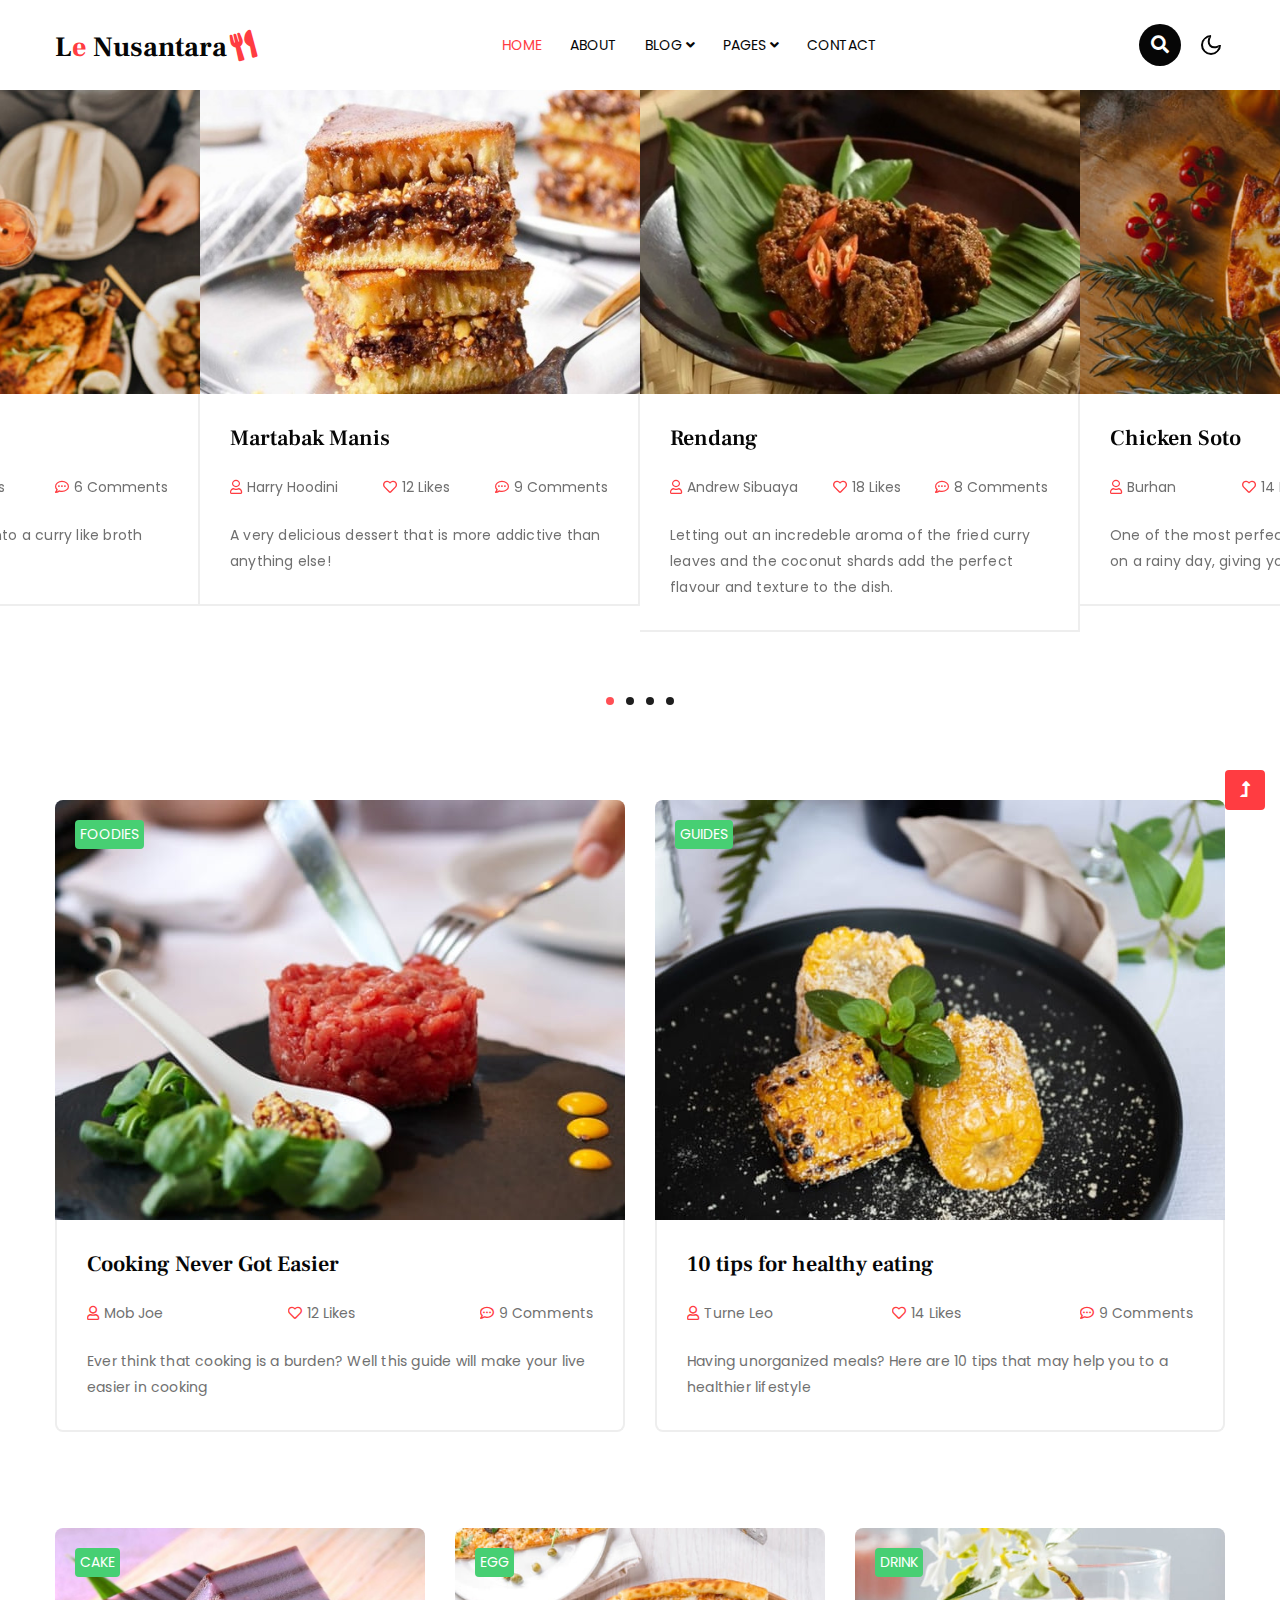
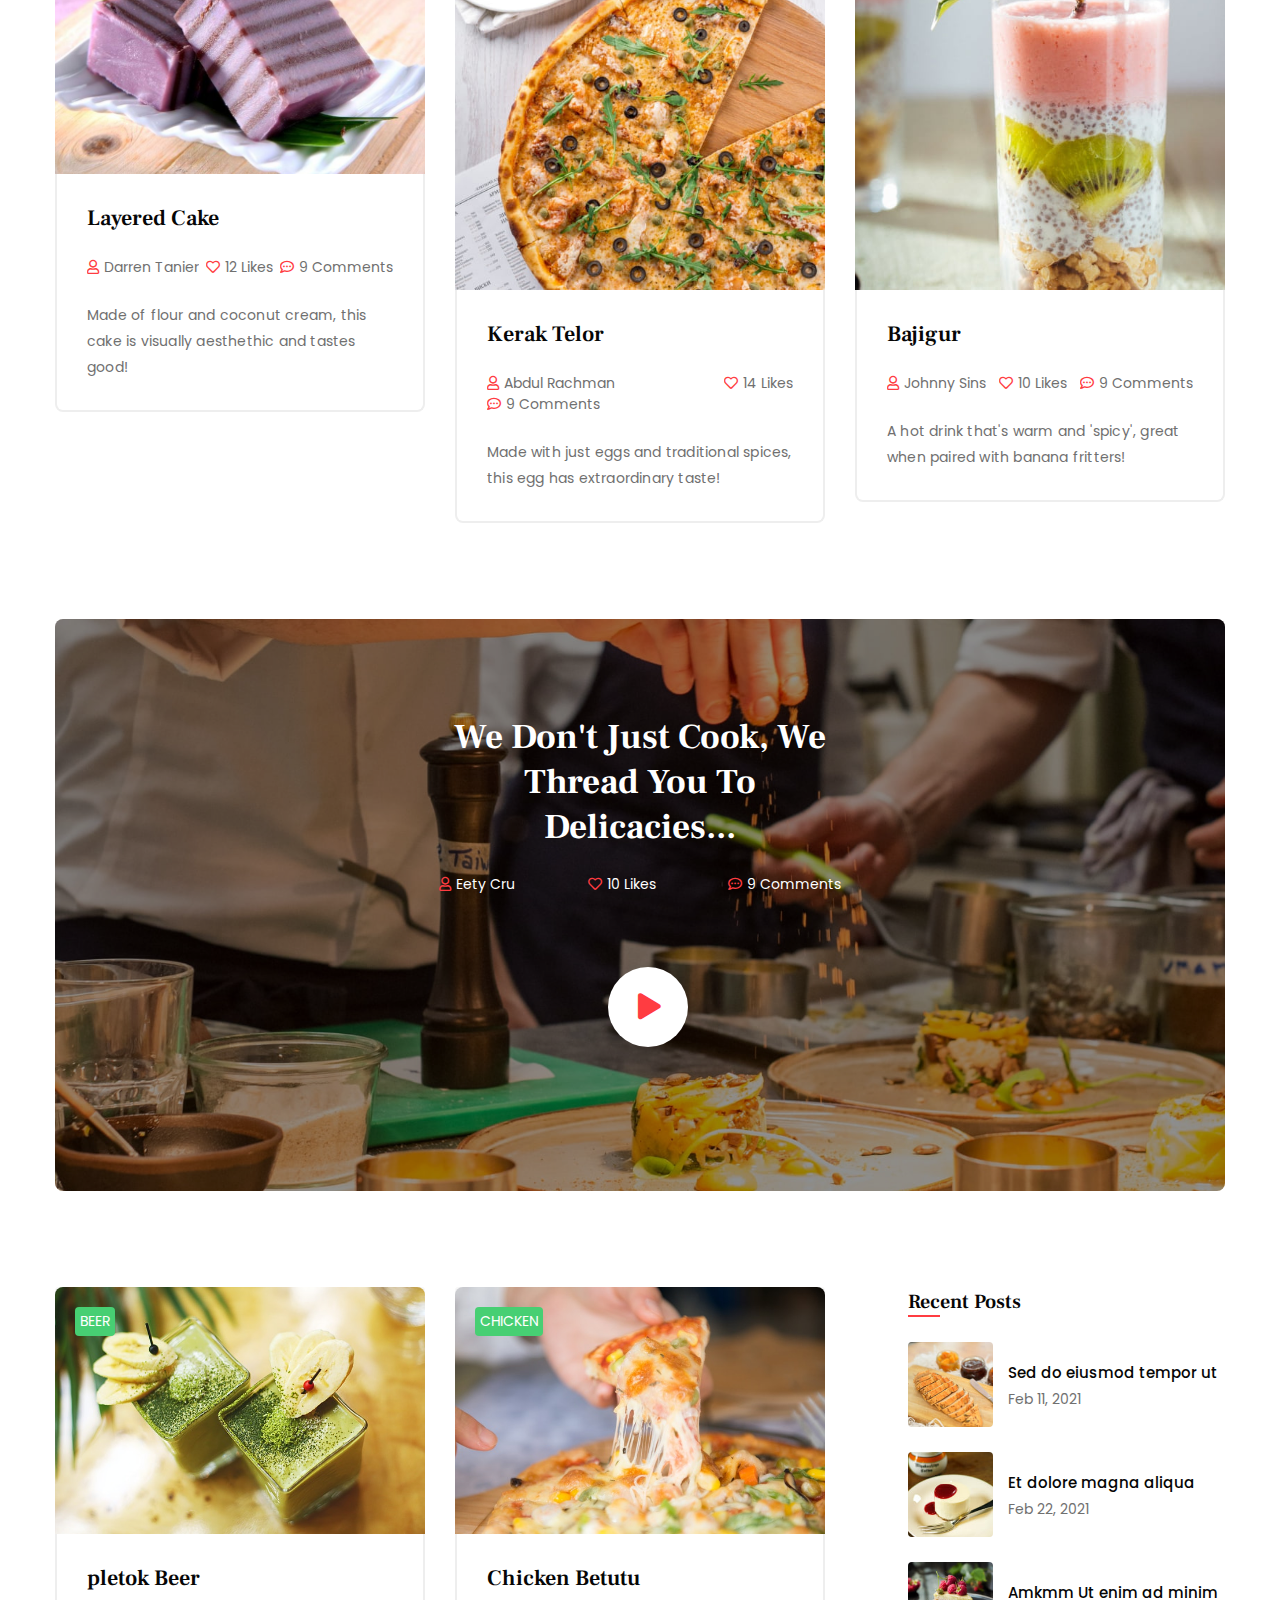
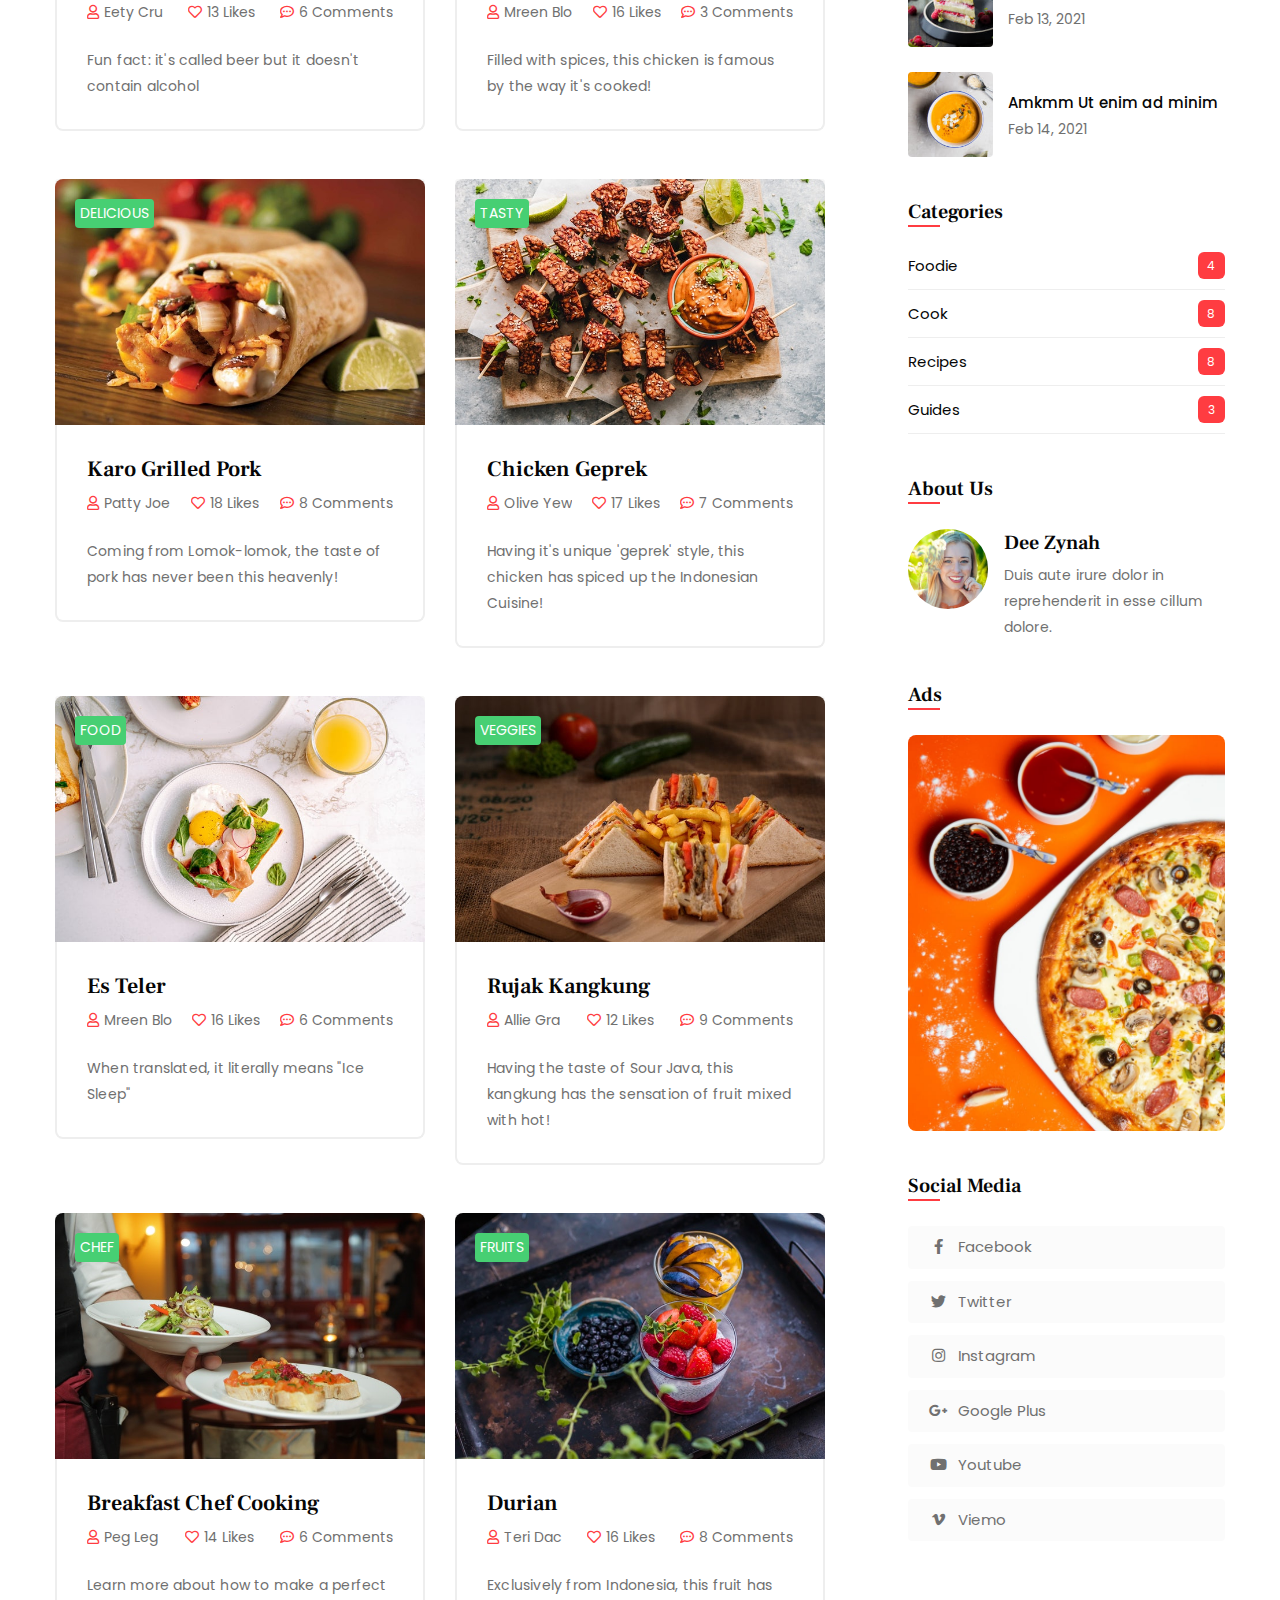
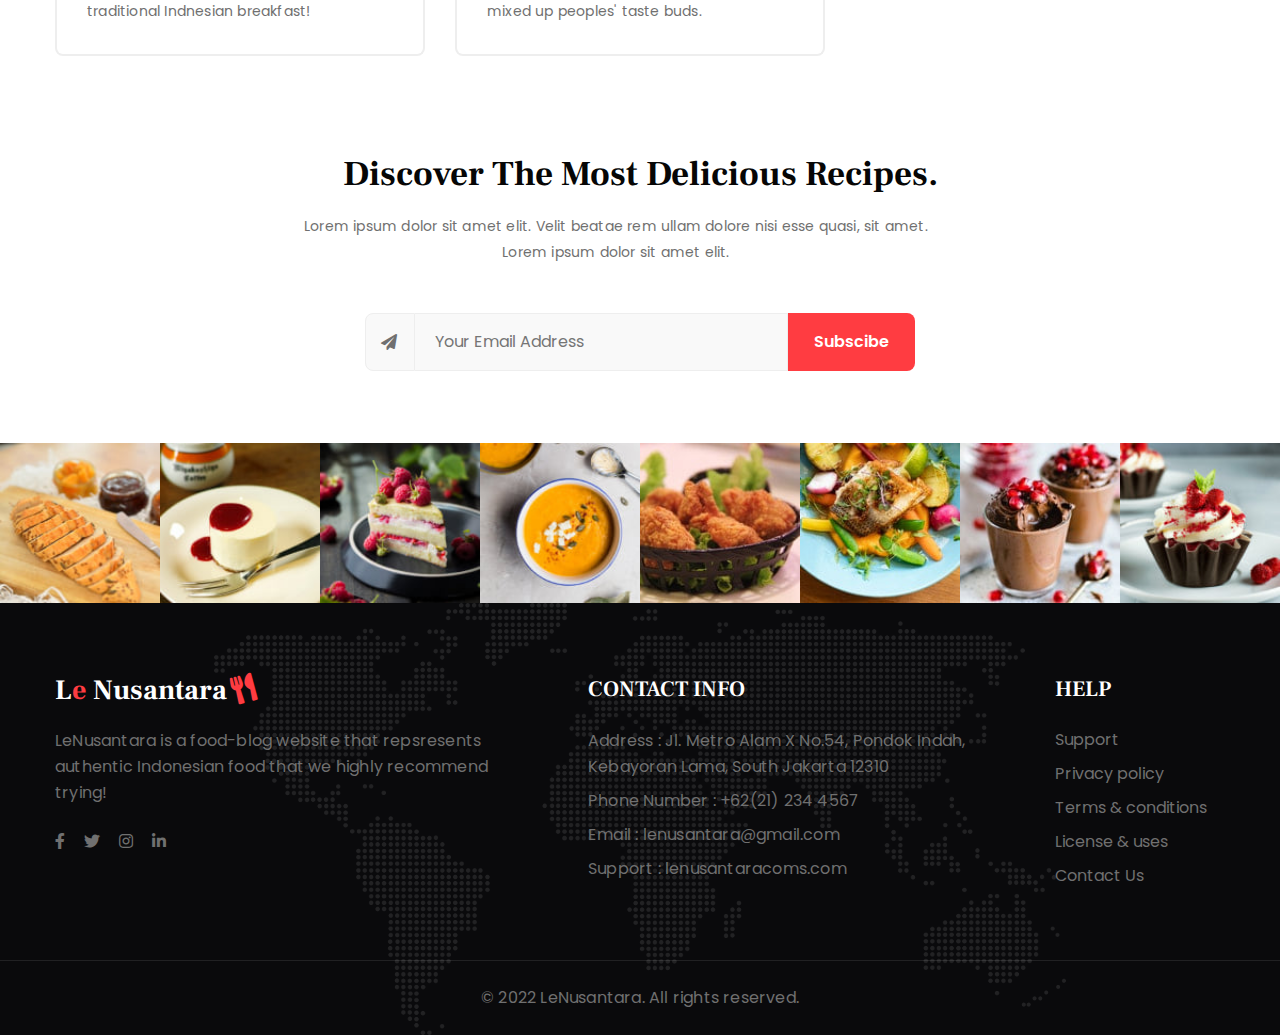
==== index.html @ 6e94f345 "Add files via upload" ====
<!doctype html>
<html lang="en">

<head>
    <!-- Required meta tags -->
    <meta charset="utf-8">
    <meta name="viewport" content="width=device-width, initial-scale=1, shrink-to-fit=no">
    <title>LeNusantara - Home  </title>
    <!-- google-fonts -->
    <link href="//fonts.googleapis.com/css2?family=Frank+Ruhl+Libre:wght@300;400;500;700;900&display=swap"
        rel="stylesheet">
    <link
        href="//fonts.googleapis.com/css2?family=Poppins:ital,wght@0,100;0,200;0,300;0,400;0,500;0,600;0,700;0,800;0,900;1,100;1,200;1,300;1,400;1,500;1,600;1,700;1,800;1,900&display=swap"
        rel="stylesheet">
    <!-- //google-fonts -->
    <!-- Template CSS Style link -->
    <link rel="stylesheet" href="assets/css/style-liberty.css">
</head>

<body>
    <!--header-->
    <header id="site-header" class="fixed-top">
        <div class="container">
            <nav class="navbar navbar-expand-lg stroke">
                <h1>
                    <a class="navbar-brand" href="index.html">
                        L<span>e</span> Nusantara<i class="fas fa-utensils"></i>
                    </a>
                </h1>
                <!-- if logo is image enable this   
    <a class="navbar-brand" href="#index.html">
        <img src="image-path" alt="Your logo" title="Your logo" style="height:35px;" />
    </a> -->
                <button class="navbar-toggler  collapsed bg-gradient" type="button" data-toggle="collapse"
                    data-target="#navbarTogglerDemo02" aria-controls="navbarTogglerDemo02" aria-expanded="false"
                    aria-label="Toggle navigation">
                    <span class="navbar-toggler-icon fa icon-expand fa-bars"></span>
                    <span class="navbar-toggler-icon fa icon-close fa-times"></span>
                </button>

                <div class="collapse navbar-collapse" id="navbarTogglerDemo02">
                    <ul class="navbar-nav mx-lg-auto">
                        <li class="nav-item active">
                            <a class="nav-link" href="index.html">Home <span class="sr-only">(current)</span></a>
                        </li>
                        <li class="nav-item">
                            <a class="nav-link" href="about.html">About</a>
                        </li>
                        <li class="nav-item">
                            <a class="nav-link dropdown-toggle d-lg-flex align-items-center" href="#"
                                id="navbarDropdown" role="button" data-toggle="dropdown" aria-haspopup="true"
                                aria-expanded="false">
                                Blog <span class="fas fa-angle-down ml-lg-1"></span>
                            </a>
                            <div class="dropdown-menu dropdown-menu-2" aria-labelledby="navbarDropdown">
                                <a class="dropdown-item" href="blog.html">Grid classic with right sidebar</a>
                                <a class="dropdown-item" href="blog2.html">Grid classic with left sidebar</a>
                                <a class="dropdown-item" href="blog3.html">Standard list with right sidebar</a>
                                <a class="dropdown-item" href="blog4.html">Standard list with left sidebar</a>
                                <a class="dropdown-item" href="blog5.html">Grid classic</a>
                                <a class="dropdown-item" href="blog-single.html">Standard post with right sidebar</a>
                                <a class="dropdown-item" href="blog-single2.html">Standard post with left sidebar</a>
                                <a class="dropdown-item" href="blog-single3.html">Standard post</a>
                            </div>
                        </li>
                        <li class="nav-item">
                            <a class="nav-link dropdown-toggle d-lg-flex align-items-center" href="#"
                                id="navbarDropdown" role="button" data-toggle="dropdown" aria-haspopup="true"
                                aria-expanded="false">
                                Pages <span class="fas fa-angle-down ml-lg-1"></span>
                            </a>
                            <div class="dropdown-menu" aria-labelledby="navbarDropdown">
                                <a class="dropdown-item" href="menu.html">Menu</a>
                                <a class="dropdown-item" href="error.html">404 Page</a>
                                <a class="dropdown-item" href="shortcodes.html">Shortcodes</a>
                            </div>
                        </li>
                        <li class="nav-item">
                            <a class="nav-link" href="contact.html">Contact</a>
                        </li>
                    </ul>
                </div>
                <!-- search button -->
                <div class="search-right ml-lg-3">
                    <div class="search-container">
                        <form action="/search" method="get">
                            <input class="search expandright" id="searchright" type="search" name="q"
                                placeholder="Search">
                            <label class="button searchbutton" for="searchright"><i class="fas fa-search"></i></label>
                        </form>
                    </div>
                </div>
                <!-- //search button -->
                <!-- toggle switch for light and dark theme -->
                <div class="cont-ser-position">
                    <nav class="navigation">
                        <div class="theme-switch-wrapper">
                            <label class="theme-switch" for="checkbox">
                                <input type="checkbox" id="checkbox">
                                <div class="mode-container">
                                    <i class="gg-sun"></i>
                                    <i class="gg-moon"></i>
                                </div>
                            </label>
                        </div>
                    </nav>
                </div>
                <!-- //toggle switch for light and dark theme -->
            </nav>
        </div>
    </header>
    <!--//header-->

    <!-- banner blog section -->
    <section class="w3l-banner-blog py-5">
        <div class="w3l-main-blog py-4">
            <div class="owl-blog owl-carousel owl-theme">
                <div class="item">
                    <div class="news-img position-relative">
                        <a href="blog-single.html"><img src="assets/images/banner-blog1.jpg" class="img-fluid img-responsive"
                                alt="news image"></a>
                        <div class="title-wrap">
                            <h4 class="title"><a href="blog-single.html">Martabak Manis</a></h4>
                            <ul class="admin-list mt-2 mb-4">
                                <li><a href="blog-single.html"><i class="far fa-user"></i>Harry Hoodini
                                    </a></li>
                                <li><a href="blog-single.html"><i class="far fa-heart"></i>12 Likes</a></li>
                                <li><a href="blog-single.html"><i class="far fa-comment-dots"></i>9 Comments</a>
                                </li>
                            </ul>
                            <p>A very delicious dessert that is more addictive than anything else!</p>
                        </div>
                    </div>
                </div>
                <div class="item">
                    <div class="news-img">
                        <a href="blog-single.html"><img src="assets/images/banner-blog2.jpg" class="img-fluid img-responsive"
                                alt="news image"></a>
                        <div class="title-wrap">
                            <h4 class="title"><a href="blog-single.html">Rendang</a></h4>
                            <ul class="admin-list mt-2 mb-4">
                                <li><a href="blog-single.html"><i class="far fa-user"></i>Andrew Sibuaya
                                    </a></li>
                                <li><a href="blog-single.html"><i class="far fa-heart"></i>18 Likes</a></li>
                                <li><a href="blog-single.html"><i class="far fa-comment-dots"></i>8 Comments</a>
                                </li>
                            </ul>
                            <p>Letting out an incredeble aroma of the fried curry leaves and the coconut shards 
                                add the perfect flavour and texture to the dish.</p>
                        </div>
                    </div>
                </div>
                <div class="item">
                    <div class="news-img">
                        <a href="blog-single.html"><img src="assets/images/banner-blog3.jpg" class="img-fluid img-responsive"
                                alt="news image"></a>
                        <div class="title-wrap">
                            <h4 class="title"><a href="blog-single.html">Chicken Soto</a></h4>
                            <ul class="admin-list mt-2 mb-4">
                                <li><a href="blog-single.html"><i class="far fa-user"></i>Burhan
                                    </a></li>
                                <li><a href="blog-single.html"><i class="far fa-heart"></i>14 Likes</a></li>
                                <li><a href="blog-single.html"><i class="far fa-comment-dots"></i>5 Comments</a>
                                </li>
                            </ul>
                            <p>One of the most perfect meals that you can have on a rainy day, giving you warmth and taste.</p>
                        </div>
                    </div>
                </div>
                <div class="item">
                    <div class="news-img">
                        <a href="blog-single.html"><img src="assets/images/banner-blog6.jpg" class="img-fluid img-responsive"
                                alt="news image"></a>
                        <div class="title-wrap">
                            <h4 class="title"><a href="blog-single.html">Satay</a></h4>
                            <ul class="admin-list mt-2 mb-4">
                                <li><a href="blog-single.html"><i class="far fa-user"></i>Alexandro
                                    </a></li>
                                <li><a href="blog-single.html"><i class="far fa-heart"></i>13 Likes</a></li>
                                <li><a href="blog-single.html"><i class="far fa-comment-dots"></i>6 Comments</a>
                                </li>
                            </ul>
                            <p>Love smoky flavour? Satay would be the perfect food to eat. Grilled to perfection.</p>
                        </div>
                    </div>
                </div>
                <div class="item">
                    <div class="news-img">
                        <a href="blog-single.html"><img src="assets/images/banner-blog5.jpg" class="img-fluid img-responsive"
                                alt="news image"></a>
                        <div class="title-wrap">
                            <h4 class="title"><a href="blog-single.html">Pempek</a></h4>
                            <ul class="admin-list mt-2 mb-4">
                                <li><a href="blog-single.html"><i class="far fa-user"></i>Tri
                                    </a></li>
                                <li><a href="blog-single.html"><i class="far fa-heart"></i>14 Likes</a></li>
                                <li><a href="blog-single.html"><i class="far fa-comment-dots"></i>7 Comments</a>
                                </li>
                            </ul>
                            <p>Highly recommended meal that pretty much everyone loves. Disagree? Go ahead and try it yourself!</p>
                        </div>
                    </div>
                </div>
                <div class="item">
                    <div class="news-img">
                        <a href="blog-single.html"><img src="assets/images/banner-blog8.jpg" class="img-fluid img-responsive"
                                alt="news image"></a>
                        <div class="title-wrap">
                            <h4 class="title"><a href="blog-single.html">Klepon</a></h4>
                            <ul class="admin-list mt-2 mb-4">
                                <li><a href="blog-single.html"><i class="far fa-user"></i>Amanda Mandama
                                    </a></li>
                                <li><a href="blog-single.html"><i class="far fa-heart"></i>16 Likes</a></li>
                                <li><a href="blog-single.html"><i class="far fa-comment-dots"></i>8 Comments</a>
                                </li>
                            </ul>
                            <p>A sweet rice cake balls filled with molten palm sugar and cated in grated coconut.
                                Eating one of these won't be enough.
                            </p>
                        </div>
                    </div>
                </div>
                <div class="item">
                    <div class="news-img">
                        <a href="blog-single.html"><img src="assets/images/banner-blog4.jpg" class="img-fluid img-responsive"
                                alt="news image"></a>
                        <div class="title-wrap">
                            <h4 class="title"><a href="blog-single.html">Bika Ambon</a></h4>
                            <ul class="admin-list mt-2 mb-4">
                                <li><a href="blog-single.html"><i class="far fa-user"></i>Alonso Satero
                                    </a></li>
                                <li><a href="blog-single.html"><i class="far fa-heart"></i>14 Likes</a></li>
                                <li><a href="blog-single.html"><i class="far fa-comment-dots"></i>4 Comments</a>
                                </li>
                            </ul>
                            <p>A delicious dessert coming from Medan, taste real good!</p>
                        </div>
                    </div>
                </div>
                <div class="item">
                    <div class="news-img">
                        <a href="blog-single.html"><img src="assets/images/banner-blog7.jpg" class="img-fluid img-responsive"
                                alt="news image"></a>
                        <div class="title-wrap">
                            <h4 class="title"><a href="blog-single.html">Mi Aceh</a></h4>
                            <ul class="admin-list mt-2 mb-4">
                                <li><a href="blog-single.html"><i class="far fa-user"></i>Aiden Moltz
                                    </a></li>
                                <li><a href="blog-single.html"><i class="far fa-heart"></i>10 Likes</a></li>
                                <li><a href="blog-single.html"><i class="far fa-comment-dots"></i>6 Comments</a>
                                </li>
                            </ul>
                            <p>Delicious noodle that is put into a curry like broth with meat slices.</p>
                        </div>
                    </div>
                </div>
            </div>
        </div>
    </section>
    <!-- //banner blog section -->

    <!-- 2 col section -->
    <section class="w3l-blog-sec py-5">
        <div class="container py-md-5 py-4">
            <div class="row justify-content-center">
                <div class="col-md-6">
                    <div class="blog-info">
                        <div class="position-relative">
                            <a href="blog-single.html">
                                <img class="img-fluid" src="assets/images/banner-b1.jpg" alt="blog-image">
                            </a>
                            <a href="blog-single.html" class="category-style">Foodies</a>
                        </div>
                        <div class="title-wrap title-wrap-2">
                            <h4 class="title"><a href="blog-single.html">Cooking Never Got Easier</a></h4>
                            <ul class="admin-list mt-2 mb-4">
                                <li><a href="blog-single.html"><i class="far fa-user"></i>Mob Joe
                                    </a></li>
                                <li><a href="blog-single.html"><i class="far fa-heart"></i>12 Likes</a></li>
                                <li><a href="blog-single.html"><i class="far fa-comment-dots"></i>9 Comments</a>
                                </li>
                            </ul>
                            <p>Ever think that cooking is a burden? Well this guide will make your live easier in cooking</p>
                        </div>
                    </div>
                </div>
                <div class="col-md-6 mt-md-0 mt-4">
                    <div class="blog-info">
                        <div class="position-relative">
                            <a href="blog-single.html">
                                <img class="img-fluid" src="assets/images/banner-b2.jpg" alt="blog-image">
                            </a>
                            <a href="blog-single.html" class="category-style">Guides</a>
                        </div>
                        <div class="title-wrap title-wrap-2">
                            <h4 class="title"><a href="blog-single.html">10 tips for healthy eating</a></h4>
                            <ul class="admin-list mt-2 mb-4">
                                <li><a href="blog-single.html"><i class="far fa-user"></i>Turne Leo
                                    </a></li>
                                <li><a href="blog-single.html"><i class="far fa-heart"></i>14 Likes</a></li>
                                <li><a href="blog-single.html"><i class="far fa-comment-dots"></i>9 Comments</a>
                                </li>
                            </ul>
                            <p>Having unorganized meals? Here are 10 tips that may help you to a healthier lifestyle</p>
                        </div>
                    </div>
                </div>
            </div>
        </div>
    </section>
    <!-- //2 col section -->

    <!-- 3 col section -->
    <section class="w3l-blog-sec">
        <div class="container">
            <div class="row justify-content-center">
                <div class="col-xl-4 col-md-6">
                    <div class="blog-info">
                        <div class="position-relative">
                            <a href="blog-single.html">
                                <img class="img-fluid" src="assets/images/banner-bo1.jpg" alt="blog-image">
                            </a>
                            <a href="blog-single.html" class="category-style">Cake</a>
                        </div>
                        <div class="title-wrap title-wrap-2">
                            <h4 class="title"><a href="blog-single.html">Layered Cake</a></h4>
                            <ul class="admin-list mt-2 mb-4">
                                <li><a href="blog-single.html"><i class="far fa-user"></i>Darren Tanier
                                    </a></li>
                                <li><a href="blog-single.html"><i class="far fa-heart"></i>12 Likes</a></li>
                                <li><a href="blog-single.html"><i class="far fa-comment-dots"></i>9 Comments</a>
                                </li>
                            </ul>
                            <p>Made of flour and coconut cream, this cake is visually aesthethic and tastes good!</p>
                        </div>
                    </div>
                </div>
                <div class="col-xl-4 col-md-6 mt-md-0 mt-4">
                    <div class="blog-info">
                        <div class="position-relative">
                            <a href="blog-single.html">
                                <img class="img-fluid" src="assets/images/banner-bo2.jpg" alt="blog-image">
                            </a>
                            <a href="blog-single.html" class="category-style">Egg</a>
                        </div>
                        <div class="title-wrap title-wrap-2">
                            <h4 class="title"><a href="blog-single.html">Kerak Telor</a></h4>
                            <ul class="admin-list mt-2 mb-4">
                                <li><a href="blog-single.html"><i class="far fa-user"></i>Abdul Rachman
                                    </a></li>
                                <li><a href="blog-single.html"><i class="far fa-heart"></i>14 Likes</a></li>
                                <li><a href="blog-single.html"><i class="far fa-comment-dots"></i>9 Comments</a>
                                </li>
                            </ul>
                            <p>Made with just eggs and traditional spices, this egg has extraordinary taste!</p>
                        </div>
                    </div>
                </div>
                <div class="col-xl-4 col-md-6 mt-xl-0 mt-lg-5 mt-4">
                    <div class="blog-info">
                        <div class="position-relative">
                            <a href="blog-single.html">
                                <img class="img-fluid" src="assets/images/banner-bo3.jpg" alt="blog-image">
                            </a>
                            <a href="blog-single.html" class="category-style">Drink</a>
                        </div>
                        <div class="title-wrap title-wrap-2">
                            <h4 class="title"><a href="blog-single.html">Bajigur</a> </h4>
                            <ul class="admin-list mt-2 mb-4">
                                <li><a href="blog-single.html"><i class="far fa-user"></i>Johnny Sins
                                    </a></li>
                                <li><a href="blog-single.html"><i class="far fa-heart"></i>10 Likes</a></li>
                                <li><a href="blog-single.html"><i class="far fa-comment-dots"></i>9 Comments</a>
                                </li>
                            </ul>
                            <p> A hot drink that's warm and 'spicy', great when paired with banana fritters!</p>
                        </div>
                    </div>
                </div>
            </div>
        </div>
    </section>
    <!-- //3 col section -->

    <!-- bg with video icon -->
    <section class="w3l-covers-14 pt-5">
        <div class="container pt-md-5 pt-4">
            <div class="blog-play-w3 text-center py-5">
                <div class="mx-auto py-5 px-4" style="max-width:450px;">
                    <h3 class="title-style text-white">We don't just cook, we thread you to delicacies...</h3>
                    <ul class="admin-list mt-4 mb-4">
                        <li><a href="blog-single.html" class="text-white"><i class="far fa-user"></i>Eety Cru
                            </a></li>
                        <li><a href="blog-single.html" class="text-white"><i class="far fa-heart"></i>10 Likes</a></li>
                        <li><a href="blog-single.html" class="text-white"><i class="far fa-comment-dots"></i>9
                                Comments</a>
                        </li>
                    </ul>
                    <div class="video-section mt-5 pt-4 pb-5">
                        <!--//video-->
                        <a href="#small-dialog" class="popup-with-zoom-anim play-view text-center pl-3">
                            <span class="video-play-icon">
                                <span class="fas fa-play"></span>
                            </span>
                        </a>
                        <!-- dialog itself, mfp-hide class is required to make dialog hidden -->
                        <div id="small-dialog" class="zoom-anim-dialog mfp-hide">
                            <iframe src="https://player.vimeo.com/video/192089758" frameborder="0"
                                allow="autoplay; fullscreen" allowfullscreen></iframe>
                        </div>
                        <!--//video-->
                    </div>
                </div>
            </div>
        </div>
    </section>
    <!-- //bg with video icon -->

    <!-- blog page -->
    <section class="w3l-text-11 py-5">
        <div class="container py-md-5 py-4">
            <div class="row">
                <div class="col-lg-8 text11-content">
                    <div class="row">
                        <div class="col-sm-6 card">
                            <div class="card-header p-0 position-relative border-0">
                                <a href="blog-single.html">
                                    <img class="card-img-bottom d-block radius-image" src="assets/images/blog1.jpg"
                                        alt="Card image cap">
                                </a>
                                <a href="blog-single.html" class="category-style">Beer</a>
                            </div>
                            <div class="title-wrap title-wrap-2">
                                <h4 class="title"><a href="blog-single.html">pletok Beer</a></h4>
                                <ul class="admin-list mt-2 mb-4">
                                    <li><a href="blog-single.html"><i class="far fa-user"></i>Eety Cru
                                        </a></li>
                                    <li><a href="blog-single.html"><i class="far fa-heart"></i>13 Likes</a></li>
                                    <li><a href="blog-single.html"><i class="far fa-comment-dots"></i>6 Comments</a>
                                    </li>
                                </ul>
                                <p>Fun fact: it's called beer but it doesn't contain alcohol
                                </p>
                            </div>
                        </div>
                        <div class="col-sm-6 card mt-sm-0 mt-4">
                            <div class="card-header p-0 position-relative border-0">
                                <a href="blog-single.html">
                                    <img class="card-img-bottom d-block radius-image" src="assets/images/blog2.jpg"
                                        alt="Card image cap">
                                </a>
                                <a href="blog-single.html" class="category-style">Chicken</a>
                            </div>
                            <div class="title-wrap title-wrap-2">
                                <h4 class="title"><a href="blog-single.html">Chicken Betutu</a></h4>
                                <ul class="admin-list mt-2 mb-4">
                                    <li><a href="blog-single.html"><i class="far fa-user"></i>Mreen Blo
                                        </a></li>
                                    <li><a href="blog-single.html"><i class="far fa-heart"></i>16 Likes</a></li>
                                    <li><a href="blog-single.html"><i class="far fa-comment-dots"></i>3 Comments</a>
                                    </li>
                                </ul>
                                <p>Filled with spices, this chicken is famous by the way it's cooked!
                                </p>
                            </div>
                        </div>
                        <div class="col-sm-6 card mt-lg-5 mt-4">
                            <div class="card-header p-0 position-relative border-0">
                                <a href="blog-single.html">
                                    <img class="card-img-bottom d-block radius-image" src="assets/images/blog3.jpg"
                                        alt="Card image cap">
                                </a>
                                <a href="blog-single.html" class="category-style">Delicious</a>
                            </div>
                            <div class="title-wrap title-wrap-2">
                                <h4 class="title"><a href="blog-single.html">Karo Grilled Pork </a></h4>
                                <ul class="admin-list mt-2 mb-4">
                                    <li><a href="blog-single.html"><i class="far fa-user"></i>Patty Joe
                                        </a></li>
                                    <li><a href="blog-single.html"><i class="far fa-heart"></i>18 Likes</a></li>
                                    <li><a href="blog-single.html"><i class="far fa-comment-dots"></i>8 Comments</a>
                                    </li>
                                </ul>
                                <p>Coming from Lomok-lomok, the taste of pork has never been this heavenly!
                                </p>
                            </div>
                        </div>
                        <div class="col-sm-6 card mt-lg-5 mt-4">
                            <div class="card-header p-0 position-relative border-0">
                                <a href="blog-single.html">
                                    <img class="card-img-bottom d-block radius-image" src="assets/images/blog4.jpg"
                                        alt="Card image cap">
                                </a>
                                <a href="blog-single.html" class="category-style">Tasty</a>
                            </div>
                            <div class="title-wrap title-wrap-2">
                                <h4 class="title"><a href="blog-single.html">Chicken Geprek</a></h4>
                                <ul class="admin-list mt-2 mb-4">
                                    <li><a href="blog-single.html"><i class="far fa-user"></i>Olive Yew
                                        </a></li>
                                    <li><a href="blog-single.html"><i class="far fa-heart"></i>17 Likes</a></li>
                                    <li><a href="blog-single.html"><i class="far fa-comment-dots"></i>7 Comments</a>
                                    </li>
                                </ul>
                                <p>Having it's unique 'geprek' style, this chicken has spiced up the Indonesian Cuisine!
                                </p>
                            </div>
                        </div>
                        <div class="col-sm-6 card mt-lg-5 mt-4">
                            <div class="card-header p-0 position-relative border-0">
                                <a href="blog-single.html">
                                    <img class="card-img-bottom d-block radius-image" src="assets/images/blog5.jpg"
                                        alt="Card image cap">
                                </a>
                                <a href="blog-single.html" class="category-style">Food</a>
                            </div>
                            <div class="title-wrap title-wrap-2">
                                <h4 class="title"><a href="blog-single.html">Es Teler</a></h4>
                                <ul class="admin-list mt-2 mb-4">
                                    <li><a href="blog-single.html"><i class="far fa-user"></i>Mreen Blo
                                        </a></li>
                                    <li><a href="blog-single.html"><i class="far fa-heart"></i>16 Likes</a></li>
                                    <li><a href="blog-single.html"><i class="far fa-comment-dots"></i>6 Comments</a>
                                    </li>
                                </ul>
                                <p>When translated, it literally means "Ice Sleep"
                                </p>
                            </div>
                        </div>
                        <div class="col-sm-6 card mt-lg-5 mt-4">
                            <div class="card-header p-0 position-relative border-0">
                                <a href="blog-single.html">
                                    <img class="card-img-bottom d-block radius-image" src="assets/images/blog6.jpg"
                                        alt="Card image cap">
                                </a>
                                <a href="blog-single.html" class="category-style">Veggies</a>
                            </div>
                            <div class="title-wrap title-wrap-2">
                                <h4 class="title"><a href="blog-single.html">Rujak Kangkung</a></h4>
                                <ul class="admin-list mt-2 mb-4">
                                    <li><a href="blog-single.html"><i class="far fa-user"></i>Allie Gra
                                        </a></li>
                                    <li><a href="blog-single.html"><i class="far fa-heart"></i>12 Likes</a></li>
                                    <li><a href="blog-single.html"><i class="far fa-comment-dots"></i>9 Comments</a>
                                    </li>
                                </ul>
                                <p>Having the taste of Sour Java, this kangkung has the sensation of fruit mixed with hot!
                                </p>
                            </div>
                        </div>
                        <div class="col-sm-6 card mt-lg-5 mt-4">
                            <div class="card-header p-0 position-relative border-0">
                                <a href="blog-single.html">
                                    <img class="card-img-bottom d-block radius-image" src="assets/images/blog7.jpg"
                                        alt="Card image cap">
                                </a>
                                <a href="blog-single.html" class="category-style">Chef</a>
                            </div>
                            <div class="title-wrap title-wrap-2">
                                <h4 class="title"><a href="blog-single.html">Breakfast Chef Cooking</a></h4>
                                <ul class="admin-list mt-2 mb-4">
                                    <li><a href="blog-single.html"><i class="far fa-user"></i>Peg Leg
                                        </a></li>
                                    <li><a href="blog-single.html"><i class="far fa-heart"></i>14 Likes</a></li>
                                    <li><a href="blog-single.html"><i class="far fa-comment-dots"></i>6 Comments</a>
                                    </li>
                                </ul>
                                <p>Learn more about how to make a perfect traditional Indnesian breakfast!
                                </p>
                            </div>
                        </div>
                        <div class="col-sm-6 card mt-lg-5 mt-4">
                            <div class="card-header p-0 position-relative border-0">
                                <a href="blog-single.html">
                                    <img class="card-img-bottom d-block radius-image" src="assets/images/blog8.jpg"
                                        alt="Card image cap">
                                </a>
                                <a href="blog-single.html" class="category-style">Fruits</a>
                            </div>
                            <div class="title-wrap title-wrap-2">
                                <h4 class="title"><a href="blog-single.html">Durian</a></h4>
                                <ul class="admin-list mt-2 mb-4">
                                    <li><a href="blog-single.html"><i class="far fa-user"></i>Teri Dac
                                        </a></li>
                                    <li><a href="blog-single.html"><i class="far fa-heart"></i>16 Likes</a></li>
                                    <li><a href="blog-single.html"><i class="far fa-comment-dots"></i>8 Comments</a>
                                    </li>
                                </ul>
                                <p>Exclusively from Indonesia, this fruit has mixed up peoples' taste buds.
                                </p>
                            </div>
                        </div>
                    </div>
                </div>
                <div class="sidebar-side col-lg-4 pl-lg-5 mt-lg-0 mt-5">
                    <aside class="sidebar">
                        <!-- Popular Post Widget-->
                        <div class="sidebar-widget popular-posts">
                            <div class="sidebar-title">
                                <h4>Recent Posts</h4>
                            </div>
                            <article class="post">
                                <img src="assets/images/blog-s1.jpg" alt="">
                                <div class="text">
                                    <a href="blog-single.html">Sed do eiusmod tempor ut </a>
                                    <div class="post-info">Feb 11, 2021</div>
                                </div>
                            </article>

                            <article class="post">
                                <img src="assets/images/blog-s2.jpg" alt="">
                                <div class="text">
                                    <a href="blog-single.html">Et dolore magna aliqua </a>
                                    <div class="post-info">Feb 22, 2021</div>
                                </div>

                            </article>

                            <article class="post">
                                <img src="assets/images/blog-s3.jpg" alt="">
                                <div class="text"><a href="blog-single.html">Amkmm Ut enim ad minim</a>
                                    <div class="post-info">Feb 13, 2021</div>
                                </div>
                            </article>

                            <article class="post">
                                <img src="assets/images/blog-s4.jpg" alt="">
                                <div class="text"><a href="blog-single.html">Amkmm Ut enim ad minim</a>
                                    <div class="post-info">Feb 14, 2021</div>
                                </div>
                            </article>
                        </div>

                        <!-- Category Widget -->
                        <div class="sidebar-widget sidebar-blog-category">
                            <div class="sidebar-title">
                                <h4>Categories</h4>
                            </div>
                            <ul class="blog-cat">
                                <li><a href="#link">Foodie
                                        <label>4</label></a></li>
                                <li><a href="#link">Cook
                                        <label>8</label></a></li>
                                <li><a href="#link"> Recipes
                                        <label>8</label></a></li>
                                <li><a href="#link"> Guides
                                        <label>3</label></a></li>
                            </ul>
                        </div>

                        <!-- about Widget -->
                        <div class="sidebar-widget about-widget">
                            <div class="sidebar-title">
                                <h4>About Us</h4>
                            </div>
                            <div class="d-flex">
                                <div class="img-about-w3 mr-3">
                                    <img src="assets/images/testi1.jpg" alt="" class="img-fluid" />
                                </div>
                                <div class="right-ab-block">
                                    <h3>Dee Zynah</h3>
                                    <p>Duis aute irure dolor in reprehenderit in esse cillum dolore.</p>
                                </div>
                            </div>
                        </div>

                        <!-- ads Widget -->
                        <div class="sidebar-widget">
                            <div class="sidebar-title">
                                <h4>Ads</h4>
                            </div>
                            <div class="ads-img-ab">
                                <a href="blog.html"><img src="assets/images/ads.jpg" class="img-fluid" alt="" /></a>
                            </div>
                        </div>
                        <!-- social media Widget-->
                        <div class="sidebar-widget social-style">
                            <div class="sidebar-title">
                                <h4>Social Media</h4>
                            </div>
                            <a href="#facebook"><i class="fab fa-facebook-f"></i>Facebook</a>
                            <a href="#twitter"><i class="fab fa-twitter"></i>Twitter</a>
                            <a href="#instagram"><i class="fab fa-instagram"></i>Instagram</a>
                            <a href="#googleplus"><i class="fab fa-google-plus-g"></i>Google Plus</a>
                            <a href="#youtube"><i class="fab fa-youtube"></i>Youtube</a>
                            <a href="#viemo"><i class="fab fa-vimeo-v"></i>Viemo</a>
                        </div>

                    </aside>
                </div>
            </div>
        </div>
    </section>
    <!-- //blog page -->

    <!-- subscribe section -->
    <section class="w3l-project pb-5" id="subscribe">
        <div class="container pb-4">
            <div class="bottom-info">
                <div class="header-section text-center">
                    <h3 class="title-style">Discover the most delicious recipes.</h3>
                    <p class="mt-3 pr-lg-5">Lorem ipsum dolor sit amet elit. Velit beatae
                        rem ullam dolore nisi esse quasi, sit amet. Lorem ipsum dolor sit
                        amet elit.</p>
                </div>
                <form action="#" class="subscribe mt-5" method="post">
                    <div class="input-group-text"><i class="fas fa-paper-plane"></i></div>
                    <input type="email" name="email" placeholder="Your Email Address" required="">
                    <button class="btn btn-style">Subscibe</button>
                </form>
            </div>
        </div>
    </section>
    <!-- //subscribe section -->

    <!-- instagram-feeds -->
    <div class="projects" id="special">
        <div class="projects-grids">
            <div class="istagram-feeds">
                <div class="projects-w3l-grid-info">
                    <a href="blog-single.html"><img src="assets/images/blog-s1.jpg" class="img-fluid" alt="" />
                        <div class="content-overlay"></div>
                        <div class="content-details fadeIn-top">
                            <span class="fab fa-instagram"></span>
                        </div>
                    </a>
                </div>
                <div class="projects-w3l-grid-info">
                    <a href="blog-single.html"><img src="assets/images/blog-s2.jpg" class="img-fluid" alt="" />
                        <div class="content-overlay"></div>
                        <div class="content-details fadeIn-top">
                            <span class="fab fa-instagram"></span>
                        </div>
                    </a>
                </div>
                <div class="projects-w3l-grid-info">
                    <a href="blog-single.html"><img src="assets/images/blog-s3.jpg" class="img-fluid" alt="" />
                        <div class="content-overlay"></div>
                        <div class="content-details fadeIn-top">
                            <span class="fab fa-instagram"></span>
                        </div>
                    </a>
                </div>
                <div class="projects-w3l-grid-info">
                    <a href="blog-single.html"><img src="assets/images/blog-s4.jpg" class="img-fluid" alt="" />
                        <div class="content-overlay"></div>
                        <div class="content-details fadeIn-top">
                            <span class="fab fa-instagram"></span>
                        </div>
                    </a>
                </div>
                <div class="projects-w3l-grid-info">
                    <a href="blog-single.html"><img src="assets/images/blog-s5.jpg" class="img-fluid" alt="" />
                        <div class="content-overlay"></div>
                        <div class="content-details fadeIn-top">
                            <span class="fab fa-instagram"></span>
                        </div>
                    </a>
                </div>
                <div class="projects-w3l-grid-info">
                    <a href="blog-single.html"><img src="assets/images/blog-s6.jpg" class="img-fluid" alt="" />
                        <div class="content-overlay"></div>
                        <div class="content-details fadeIn-top">
                            <span class="fab fa-instagram"></span>
                        </div>
                    </a>
                </div>
                <div class="projects-w3l-grid-info">
                    <a href="blog-single.html"><img src="assets/images/blog-s8.jpg" class="img-fluid" alt="" />
                        <div class="content-overlay"></div>
                        <div class="content-details fadeIn-top">
                            <span class="fab fa-instagram"></span>
                        </div>
                    </a>
                </div>
                <div class="projects-w3l-grid-info">
                    <a href="blog-single.html"><img src="assets/images/blog-s7.jpg" class="img-fluid" alt="" />
                        <div class="content-overlay"></div>
                        <div class="content-details fadeIn-top">
                            <span class="fab fa-instagram"></span>
                        </div>
                    </a>
                </div>
            </div>
        </div>
    </div>
    <!-- //instagram-feeds -->

    <!-- footer -->
    <footer class="w3l-footer-29-main">
        <div class="footer-29 py-5">
            <div class="container py-sm-4">
                <div class="row footer-top-29">
                    <div class="col-lg-5 col-md-6 footer-list-29 footer-1">
                        <h2 class="mb-4">
                            <a class="footer-logo" href="index.html">
                                L<span>e</span> Nusantara<i class="fas fa-utensils"></i>
                            </a>
                        </h2>
                        <p>LeNusantara is a food-blog website that repsresents authentic Indonesian 
                            food that we highly recommend trying!
                        </p>
                        <div class="main-social-footer-29 mt-md-4 mt-3">
                            <a href="#facebook" class="facebook"><i class="fab fa-facebook-f"></i></a>
                            <a href="#twitter" class="twitter"><i class="fab fa-twitter"></i></a>
                            <a href="#instagram" class="instagram"><i class="fab fa-instagram"></i></a>
                            <a href="#linkedin" class="linkedin"><i class="fab fa-linkedin-in"></i></a>
                        </div>
                    </div>

                    <div class="col-xl-5 col-lg-4 col-md-6 footer-list-29 footer-1 px-xl-5 mt-md-0 mt-5">
                        <h6 class="footer-title-29">Contact Info </h6>
                        <p class="mb-2">Address : Jl. Metro Alam X No.54, Pondok Indah, Kebayoran Lama, South Jakarta 12310
                        </p>
                        <p class="mb-2">Phone Number : <a href="tel:+1(21) 234 4567">+62(21) 234 4567</a></p>
                        <p class="mb-2">Email : <a href="mailto:info@example.com">lenusantara@gmail.com</a></p>
                        <p>Support : <a href="mailto:info@support.com">lenusantaracoms.com</a></p>
                    </div>

                    <div class="col-xl-2 col-lg-3 col-md-6 col-sm-5 col-6 footer-list-29 footer-2 mt-lg-0 mt-5">
                        <ul>
                            <h6 class="footer-title-29">Help</h6>
                            <li><a href="#support">Support</a></li>
                            <li><a href="#privacy">Privacy policy</a></li>
                            <li><a href="#terms">Terms & conditions</a></li>
                            <li><a href="#license">License & uses</a></li>
                            <li><a href="contact.html">Contact Us</a></li>
                        </ul>
                    </div>
                </div>
            </div>
        </div>
        <!-- copyright -->
        <section class="w3l-copyright text-center">
            <div class="container">
                <p class="copy-footer-29">© 2022 LeNusantara. All rights reserved.</p>
            </div>
        </section>
        <!-- //copyright -->
    </footer>
    <!-- //footer -->

    <!-- Js scripts -->
    <!-- move top -->
    <button onclick="topFunction()" id="movetop" title="Go to top">
        <span class="fas fa-level-up-alt" aria-hidden="true"></span>
    </button>
    <script>
        // When the user scrolls down 20px from the top of the document, show the button
        window.onscroll = function () {
            scrollFunction()
        };

        function scrollFunction() {
            if (document.body.scrollTop > 20 || document.documentElement.scrollTop > 20) {
                document.getElementById("movetop").style.display = "block";
            } else {
                document.getElementById("movetop").style.display = "none";
            }
        }

        // When the user clicks on the button, scroll to the top of the document
        function topFunction() {
            document.body.scrollTop = 0;
            document.documentElement.scrollTop = 0;
        }
    </script>
    <!-- //move top -->

    <!-- common jquery plugin -->
    <script src="assets/js/jquery-3.3.1.min.js"></script>
    <!-- //common jquery plugin -->

    <!-- banner slider -->
    <script src="assets/js/owl.carousel.js"></script>
    <script>
        $(document).ready(function () {
            $('.owl-blog').owlCarousel({
                stagePadding: 200,
                loop: true,
                nav: false,
                responsiveClass: true,
                autoplay: true,
                autoplayTimeout: 5000,
                autoplaySpeed: 1000,
                autoplayHoverPause: false,
                responsive: {
                    0: {
                        items: 1,
                        stagePadding: 40,
                        nav: false
                    },
                    480: {
                        items: 1,
                        stagePadding: 40,
                        nav: true
                    },
                    667: {
                        items: 2,
                        stagePadding: 50,
                        nav: true
                    },
                    1000: {
                        items: 2,
                        nav: true
                    }
                }
            })
        })
    </script>
    <!-- //banner slider -->

    <!-- magnific popup -->
    <script src="assets/js/jquery.magnific-popup.min.js"></script>
    <script>
        $(document).ready(function () {
            $('.popup-with-zoom-anim').magnificPopup({
                type: 'inline',

                fixedContentPos: false,
                fixedBgPos: true,

                overflowY: 'auto',

                closeBtnInside: true,
                preloader: false,

                midClick: true,
                removalDelay: 300,
                mainClass: 'my-mfp-zoom-in'
            });

            $('.popup-with-move-anim').magnificPopup({
                type: 'inline',

                fixedContentPos: false,
                fixedBgPos: true,

                overflowY: 'auto',

                closeBtnInside: true,
                preloader: false,

                midClick: true,
                removalDelay: 300,
                mainClass: 'my-mfp-slide-bottom'
            });
        });
    </script>
    <!-- //magnific popup -->

    <!-- theme switch js (light and dark)-->
    <script src="assets/js/theme-change.js"></script>
    <!-- //theme switch js (light and dark)-->

    <!-- MENU-JS -->
    <script>
        $(window).on("scroll", function () {
            var scroll = $(window).scrollTop();

            if (scroll >= 80) {
                $("#site-header").addClass("nav-fixed");
            } else {
                $("#site-header").removeClass("nav-fixed");
            }
        });

        //Main navigation Active Class Add Remove
        $(".navbar-toggler").on("click", function () {
            $("header").toggleClass("active");
        });
        $(document).on("ready", function () {
            if ($(window).width() > 991) {
                $("header").removeClass("active");
            }
            $(window).on("resize", function () {
                if ($(window).width() > 991) {
                    $("header").removeClass("active");
                }
            });
        });
    </script>
    <!-- //MENU-JS -->

    <!-- disable body scroll which navbar is in active -->
    <script>
        $(function () {
            $('.navbar-toggler').click(function () {
                $('body').toggleClass('noscroll');
            })
        });
    </script>
    <!-- //disable body scroll which navbar is in active -->

    <!-- bootstrap -->
    <script src="assets/js/bootstrap.min.js"></script>
    <!-- //bootstrap -->
    <!-- //Js scripts -->
</body>

</html>
---- assets/css/style-liberty.css ----
@charset "UTF-8";


:root {
  --blue: #007bff;
  --indigo: #6610f2;
  --purple: #6f42c1;
  --pink: #e83e8c;
  --red: #dc3545;
  --orange: #fd7e14;
  --yellow: #ffc107;
  --green: #28a745;
  --teal: #20c997;
  --cyan: #17a2b8;
  --white: #fff;
  --gray: #6c757d;
  --gray-dark: #343a40;
  --primary: #f34235;
  --secondary: #131514;
  --success: #28a745;
  --info: #17a2b8;
  --warning: #ffc107;
  --danger: #dc3545;
  --light: #f8f9fa;
  --dark: #343a40;
  --breakpoint-xs: 0;
  --breakpoint-sm: 576px;
  --breakpoint-md: 768px;
  --breakpoint-lg: 992px;
  --breakpoint-xl: 1200px;
  --font-family-sans-serif: -apple-system, BlinkMacSystemFont, "Segoe UI", Roboto, "Helvetica Neue", Arial, "Noto Sans", sans-serif, "Apple Color Emoji", "Segoe UI Emoji", "Segoe UI Symbol", "Noto Color Emoji";
  --font-family-monospace: SFMono-Regular, Menlo, Monaco, Consolas, "Liberation Mono", "Courier New", monospace;
}

*,
*::before,
*::after {
  box-sizing: border-box;
}

html {
  font-family: sans-serif;
  line-height: 1.15;
  -webkit-text-size-adjust: 100%;
  -webkit-tap-highlight-color: rgba(0, 0, 0, 0);
}

article,
aside,
figcaption,
figure,
footer,
header,
hgroup,
main,
nav,
section {
  display: block;
}

body {
  margin: 0;
  font-family: -apple-system, BlinkMacSystemFont, "Segoe UI", Roboto, "Helvetica Neue", Arial, "Noto Sans", sans-serif, "Apple Color Emoji", "Segoe UI Emoji", "Segoe UI Symbol", "Noto Color Emoji";
  font-size: 1rem;
  font-weight: 400;
  line-height: 1.5;
  color: #212529;
  text-align: left;
  background-color: #fff;
}

[tabindex="-1"]:focus:not(:focus-visible) {
  outline: 0 !important;
}

hr {
  box-sizing: content-box;
  height: 0;
  overflow: visible;
}

h1,
h2,
h3,
h4,
h5,
h6 {
  margin-top: 0;
  margin-bottom: 0.5rem;
}

p {
  margin-top: 0;
  margin-bottom: 1rem;
}

abbr[title],
abbr[data-original-title] {
  text-decoration: underline;
  -webkit-text-decoration: underline dotted;
  text-decoration: underline dotted;
  cursor: help;
  border-bottom: 0;
  -webkit-text-decoration-skip-ink: none;
  text-decoration-skip-ink: none;
}

address {
  margin-bottom: 1rem;
  font-style: normal;
  line-height: inherit;
}

ol,
ul,
dl {
  margin-top: 0;
  margin-bottom: 1rem;
}

ol ol,
ul ul,
ol ul,
ul ol {
  margin-bottom: 0;
}

dt {
  font-weight: 600;
}

dd {
  margin-bottom: .5rem;
  margin-left: 0;
}

blockquote {
  margin: 0 0 1rem;
}

b,
strong {
  font-weight: bolder;
}

small {
  font-size: 80%;
}

sub,
sup {
  position: relative;
  font-size: 75%;
  line-height: 0;
  vertical-align: baseline;
}

sub {
  bottom: -.25em;
}

sup {
  top: -.5em;
}

a {
  color: var(--font-color);
  text-decoration: none;
  background-color: transparent;
}

a:hover {
  color: var(--primary-color);
  text-decoration: underline;
}

a,
a:hover,
button,
button:hover {
  text-decoration: none;
  transition: .5s all;
  -moz-transition: .5s all;
}

a:not([href]) {
  color: inherit;
  text-decoration: none;
}

a:not([href]):hover {
  color: inherit;
  text-decoration: none;
}

pre,
code,
kbd,
samp {
  font-family: SFMono-Regular, Menlo, Monaco, Consolas, "Liberation Mono", "Courier New", monospace;
  font-size: 1em;
}

pre {
  margin-top: 0;
  margin-bottom: 1rem;
  overflow: auto;
}

figure {
  margin: 0 0 1rem;
}

img {
  vertical-align: middle;
  border-style: none;
}

svg {
  overflow: hidden;
  vertical-align: middle;
}

table {
  border-collapse: collapse;
}

caption {
  padding-top: 0.75rem;
  padding-bottom: 0.75rem;
  color: #6c757d;
  text-align: left;
  caption-side: bottom;
}

th {
  text-align: inherit;
}

label {
  display: inline-block;
  margin-bottom: 0.5rem;
}

button {
  border-radius: 0;
}

button:focus {
  outline: 1px dotted;
  outline: 5px auto -webkit-focus-ring-color;
}

input,
button,
select,
optgroup,
textarea {
  margin: 0;
  font-family: inherit;
  font-size: inherit;
  line-height: inherit;
}

button,
input {
  overflow: visible;
}

button,
select {
  text-transform: none;
}

select {
  word-wrap: normal;
}

button,
[type="button"],
[type="reset"],
[type="submit"] {
  -webkit-appearance: button;
}

button:not(:disabled),
[type="button"]:not(:disabled),
[type="reset"]:not(:disabled),
[type="submit"]:not(:disabled) {
  cursor: pointer;
}

button::-moz-focus-inner,
[type="button"]::-moz-focus-inner,
[type="reset"]::-moz-focus-inner,
[type="submit"]::-moz-focus-inner {
  padding: 0;
  border-style: none;
}

input[type="radio"],
input[type="checkbox"] {
  box-sizing: border-box;
  padding: 0;
}

input[type="date"],
input[type="time"],
input[type="datetime-local"],
input[type="month"] {
  -webkit-appearance: listbox;
}

textarea {
  overflow: auto;
  resize: vertical;
}

fieldset {
  min-width: 0;
  padding: 0;
  margin: 0;
  border: 0;
}

legend {
  display: block;
  width: 100%;
  max-width: 100%;
  padding: 0;
  margin-bottom: .5rem;
  font-size: 1.5rem;
  line-height: inherit;
  color: inherit;
  white-space: normal;
}

@media (max-width: 1200px) {
  legend {
    font-size: calc(1.275rem + 0.3vw);
  }
}

progress {
  vertical-align: baseline;
}

[type="number"]::-webkit-inner-spin-button,
[type="number"]::-webkit-outer-spin-button {
  height: auto;
}

[type="search"] {
  outline-offset: -2px;
  -webkit-appearance: none;
}

[type="search"]::-webkit-search-decoration {
  -webkit-appearance: none;
}

::-webkit-file-upload-button {
  font: inherit;
  -webkit-appearance: button;
}

output {
  display: inline-block;
}

summary {
  display: list-item;
  cursor: pointer;
}

template {
  display: none;
}

[hidden] {
  display: none !important;
}

h1,
h2,
h3,
h4,
h5,
h6,
.h1,
.h2,
.h3,
.h4,
.h5,
.h6 {
  margin-bottom: 0.5rem;
  font-weight: 400;
  line-height: 28px;
}

h1,
.h1 {
  font-size: 2.5rem;
}

@media (max-width: 1200px) {

  h1,
  .h1 {
    font-size: calc(1.375rem + 1.5vw);
  }
}

h2,
.h2 {
  font-size: 2rem;
}

@media (max-width: 1200px) {

  h2,
  .h2 {
    font-size: calc(1.325rem + 0.9vw);
  }
}

h3,
.h3 {
  font-size: 1.75rem;
}

@media (max-width: 1200px) {

  h3,
  .h3 {
    font-size: calc(1.3rem + 0.6vw);
  }
}

h4,
.h4 {
  font-size: 1.5rem;
}

@media (max-width: 1200px) {

  h4,
  .h4 {
    font-size: calc(1.275rem + 0.3vw);
  }
}

h5,
.h5 {
  font-size: 1.25rem;
}

h6,
.h6 {
  font-size: 1rem;
}

.lead {
  font-size: 1.25rem;
  font-weight: 300;
}

.display-1 {
  font-size: 6rem;
  font-weight: 300;
  line-height: 1.2;
}

@media (max-width: 1200px) {
  .display-1 {
    font-size: calc(1.725rem + 5.7vw);
  }
}

.display-2 {
  font-size: 5.5rem;
  font-weight: 300;
  line-height: 1.2;
}

@media (max-width: 1200px) {
  .display-2 {
    font-size: calc(1.675rem + 5.1vw);
  }
}

.display-3 {
  font-size: 4.5rem;
  font-weight: 300;
  line-height: 1.2;
}

@media (max-width: 1200px) {
  .display-3 {
    font-size: calc(1.575rem + 3.9vw);
  }
}

.display-4 {
  font-size: 3.5rem;
  font-weight: 300;
  line-height: 1.2;
}

@media (max-width: 1200px) {
  .display-4 {
    font-size: calc(1.475rem + 2.7vw);
  }
}

hr {
  margin-top: 1rem;
  margin-bottom: 1rem;
  border: 0;
  border-top: 1px solid rgba(0, 0, 0, 0.1);
}

small,
.small {
  font-size: 80%;
  font-weight: 400;
}

mark,
.mark {
  padding: 0.2em;
  background-color: #fcf8e3;
}

.list-unstyled {
  padding-left: 0;
  list-style: none;
}

.list-inline {
  padding-left: 0;
  list-style: none;
}

.list-inline-item {
  display: inline-block;
}

.list-inline-item:not(:last-child) {
  margin-right: 0.5rem;
}

.initialism {
  font-size: 90%;
  text-transform: uppercase;
}

.blockquote {
  margin-bottom: 1rem;
  font-size: 1.25rem;
}

.blockquote-footer {
  display: block;
  font-size: 80%;
  color: #6c757d;
}

.blockquote-footer::before {
  content: "\2014\00A0";
}

.img-fluid {
  max-width: 100%;
  height: auto;
  width: 100%;
  display: block;
}

.img-thumbnail {
  padding: 0.25rem;
  background-color: #fff;
  border: 1px solid #dee2e6;
  border-radius: 0.25rem;
  max-width: 100%;
  height: auto;
}

.figure {
  display: inline-block;
}

.figure-img {
  margin-bottom: 0.5rem;
  line-height: 1;
}

.figure-caption {
  font-size: 90%;
  color: #6c757d;
}

code {
  font-size: 87.5%;
  color: #e83e8c;
  word-wrap: break-word;
}

a>code {
  color: inherit;
}

kbd {
  padding: 0.2rem 0.4rem;
  font-size: 87.5%;
  color: #fff;
  background-color: #212529;
  border-radius: 0.2rem;
}

kbd kbd {
  padding: 0;
  font-size: 100%;
  font-weight: 600;
}

pre {
  display: block;
  font-size: 87.5%;
  color: #212529;
}

pre code {
  font-size: inherit;
  color: inherit;
  word-break: normal;
}

.pre-scrollable {
  max-height: 340px;
  overflow-y: scroll;
}

.container {
  width: 100%;
  padding-right: 15px;
  padding-left: 15px;
  margin-right: auto;
  margin-left: auto;
}

@media (min-width: 576px) {
  .container {
    max-width: 540px;
  }
}

@media (min-width: 768px) {
  .container {
    max-width: 720px;
  }
}

@media (min-width: 992px) {
  .container {
    max-width: 960px;
  }
}

@media (min-width: 1200px) {
  .container {
    max-width: 1140px;
  }
}

.container-fluid,
.container-sm,
.container-md,
.container-lg,
.container-xl {
  width: 100%;
  padding-right: 15px;
  padding-left: 15px;
  margin-right: auto;
  margin-left: auto;
}

@media (min-width: 576px) {

  .container,
  .container-sm {
    max-width: 540px;
  }
}

@media (min-width: 768px) {

  .container,
  .container-sm,
  .container-md {
    max-width: 720px;
  }
}

@media (min-width: 992px) {

  .container,
  .container-sm,
  .container-md,
  .container-lg {
    max-width: 960px;
  }
}

@media (min-width: 1200px) {

  .container,
  .container-sm,
  .container-md,
  .container-lg,
  .container-xl {
    max-width: 1140px;
  }
}

.row {
  display: flex;
  flex-wrap: wrap;
  margin-right: -15px;
  margin-left: -15px;
}

.no-gutters {
  margin-right: 0;
  margin-left: 0;
}

.no-gutters>.col,
.no-gutters>[class*="col-"] {
  padding-right: 0;
  padding-left: 0;
}

.col-1,
.col-2,
.col-3,
.col-4,
.col-5,
.col-6,
.col-7,
.col-8,
.col-9,
.col-10,
.col-11,
.col-12,
.col,
.col-auto,
.col-sm-1,
.col-sm-2,
.col-sm-3,
.col-sm-4,
.col-sm-5,
.col-sm-6,
.col-sm-7,
.col-sm-8,
.col-sm-9,
.col-sm-10,
.col-sm-11,
.col-sm-12,
.col-sm,
.col-sm-auto,
.col-md-1,
.col-md-2,
.col-md-3,
.col-md-4,
.col-md-5,
.col-md-6,
.col-md-7,
.col-md-8,
.col-md-9,
.col-md-10,
.col-md-11,
.col-md-12,
.col-md,
.col-md-auto,
.col-lg-1,
.col-lg-2,
.col-lg-3,
.col-lg-4,
.col-lg-5,
.col-lg-6,
.col-lg-7,
.col-lg-8,
.col-lg-9,
.col-lg-10,
.col-lg-11,
.col-lg-12,
.col-lg,
.col-lg-auto,
.col-xl-1,
.col-xl-2,
.col-xl-3,
.col-xl-4,
.col-xl-5,
.col-xl-6,
.col-xl-7,
.col-xl-8,
.col-xl-9,
.col-xl-10,
.col-xl-11,
.col-xl-12,
.col-xl,
.col-xl-auto {
  position: relative;
  width: 100%;
  padding-right: 15px;
  padding-left: 15px;
}

.col {
  flex-basis: 0;
  flex-grow: 1;
  max-width: 100%;
}

.row-cols-1>* {
  flex: 0 0 100%;
  max-width: 100%;
}

.row-cols-2>* {
  flex: 0 0 50%;
  max-width: 50%;
}

.row-cols-3>* {
  flex: 0 0 33.33333%;
  max-width: 33.33333%;
}

.row-cols-4>* {
  flex: 0 0 25%;
  max-width: 25%;
}

.row-cols-5>* {
  flex: 0 0 20%;
  max-width: 20%;
}

.row-cols-6>* {
  flex: 0 0 16.66667%;
  max-width: 16.66667%;
}

.col-auto {
  flex: 0 0 auto;
  width: auto;
  max-width: 100%;
}

.col-1 {
  flex: 0 0 8.33333%;
  max-width: 8.33333%;
}

.col-2 {
  flex: 0 0 16.66667%;
  max-width: 16.66667%;
}

.col-3 {
  flex: 0 0 25%;
  max-width: 25%;
}

.col-4 {
  flex: 0 0 33.33333%;
  max-width: 33.33333%;
}

.col-5 {
  flex: 0 0 41.66667%;
  max-width: 41.66667%;
}

.col-6 {
  flex: 0 0 50%;
  max-width: 50%;
}

.col-7 {
  flex: 0 0 58.33333%;
  max-width: 58.33333%;
}

.col-8 {
  flex: 0 0 66.66667%;
  max-width: 66.66667%;
}

.col-9 {
  flex: 0 0 75%;
  max-width: 75%;
}

.col-10 {
  flex: 0 0 83.33333%;
  max-width: 83.33333%;
}

.col-11 {
  flex: 0 0 91.66667%;
  max-width: 91.66667%;
}

.col-12 {
  flex: 0 0 100%;
  max-width: 100%;
}

.order-first {
  order: -1;
}

.order-last {
  order: 13;
}

.order-0 {
  order: 0;
}

.order-1 {
  order: 1;
}

.order-2 {
  order: 2;
}

.order-3 {
  order: 3;
}

.order-4 {
  order: 4;
}

.order-5 {
  order: 5;
}

.order-6 {
  order: 6;
}

.order-7 {
  order: 7;
}

.order-8 {
  order: 8;
}

.order-9 {
  order: 9;
}

.order-10 {
  order: 10;
}

.order-11 {
  order: 11;
}

.order-12 {
  order: 12;
}

.offset-1 {
  margin-left: 8.33333%;
}

.offset-2 {
  margin-left: 16.66667%;
}

.offset-3 {
  margin-left: 25%;
}

.offset-4 {
  margin-left: 33.33333%;
}

.offset-5 {
  margin-left: 41.66667%;
}

.offset-6 {
  margin-left: 50%;
}

.offset-7 {
  margin-left: 58.33333%;
}

.offset-8 {
  margin-left: 66.66667%;
}

.offset-9 {
  margin-left: 75%;
}

.offset-10 {
  margin-left: 83.33333%;
}

.offset-11 {
  margin-left: 91.66667%;
}

@media (min-width: 576px) {
  .col-sm {
    flex-basis: 0;
    flex-grow: 1;
    max-width: 100%;
  }

  .row-cols-sm-1>* {
    flex: 0 0 100%;
    max-width: 100%;
  }

  .row-cols-sm-2>* {
    flex: 0 0 50%;
    max-width: 50%;
  }

  .row-cols-sm-3>* {
    flex: 0 0 33.33333%;
    max-width: 33.33333%;
  }

  .row-cols-sm-4>* {
    flex: 0 0 25%;
    max-width: 25%;
  }

  .row-cols-sm-5>* {
    flex: 0 0 20%;
    max-width: 20%;
  }

  .row-cols-sm-6>* {
    flex: 0 0 16.66667%;
    max-width: 16.66667%;
  }

  .col-sm-auto {
    flex: 0 0 auto;
    width: auto;
    max-width: 100%;
  }

  .col-sm-1 {
    flex: 0 0 8.33333%;
    max-width: 8.33333%;
  }

  .col-sm-2 {
    flex: 0 0 16.66667%;
    max-width: 16.66667%;
  }

  .col-sm-3 {
    flex: 0 0 25%;
    max-width: 25%;
  }

  .col-sm-4 {
    flex: 0 0 33.33333%;
    max-width: 33.33333%;
  }

  .col-sm-5 {
    flex: 0 0 41.66667%;
    max-width: 41.66667%;
  }

  .col-sm-6 {
    flex: 0 0 50%;
    max-width: 50%;
  }

  .col-sm-7 {
    flex: 0 0 58.33333%;
    max-width: 58.33333%;
  }

  .col-sm-8 {
    flex: 0 0 66.66667%;
    max-width: 66.66667%;
  }

  .col-sm-9 {
    flex: 0 0 75%;
    max-width: 75%;
  }

  .col-sm-10 {
    flex: 0 0 83.33333%;
    max-width: 83.33333%;
  }

  .col-sm-11 {
    flex: 0 0 91.66667%;
    max-width: 91.66667%;
  }

  .col-sm-12 {
    flex: 0 0 100%;
    max-width: 100%;
  }

  .order-sm-first {
    order: -1;
  }

  .order-sm-last {
    order: 13;
  }

  .order-sm-0 {
    order: 0;
  }

  .order-sm-1 {
    order: 1;
  }

  .order-sm-2 {
    order: 2;
  }

  .order-sm-3 {
    order: 3;
  }

  .order-sm-4 {
    order: 4;
  }

  .order-sm-5 {
    order: 5;
  }

  .order-sm-6 {
    order: 6;
  }

  .order-sm-7 {
    order: 7;
  }

  .order-sm-8 {
    order: 8;
  }

  .order-sm-9 {
    order: 9;
  }

  .order-sm-10 {
    order: 10;
  }

  .order-sm-11 {
    order: 11;
  }

  .order-sm-12 {
    order: 12;
  }

  .offset-sm-0 {
    margin-left: 0;
  }

  .offset-sm-1 {
    margin-left: 8.33333%;
  }

  .offset-sm-2 {
    margin-left: 16.66667%;
  }

  .offset-sm-3 {
    margin-left: 25%;
  }

  .offset-sm-4 {
    margin-left: 33.33333%;
  }

  .offset-sm-5 {
    margin-left: 41.66667%;
  }

  .offset-sm-6 {
    margin-left: 50%;
  }

  .offset-sm-7 {
    margin-left: 58.33333%;
  }

  .offset-sm-8 {
    margin-left: 66.66667%;
  }

  .offset-sm-9 {
    margin-left: 75%;
  }

  .offset-sm-10 {
    margin-left: 83.33333%;
  }

  .offset-sm-11 {
    margin-left: 91.66667%;
  }
}

@media (min-width: 768px) {
  .col-md {
    flex-basis: 0;
    flex-grow: 1;
    max-width: 100%;
  }

  .row-cols-md-1>* {
    flex: 0 0 100%;
    max-width: 100%;
  }

  .row-cols-md-2>* {
    flex: 0 0 50%;
    max-width: 50%;
  }

  .row-cols-md-3>* {
    flex: 0 0 33.33333%;
    max-width: 33.33333%;
  }

  .row-cols-md-4>* {
    flex: 0 0 25%;
    max-width: 25%;
  }

  .row-cols-md-5>* {
    flex: 0 0 20%;
    max-width: 20%;
  }

  .row-cols-md-6>* {
    flex: 0 0 16.66667%;
    max-width: 16.66667%;
  }

  .col-md-auto {
    flex: 0 0 auto;
    width: auto;
    max-width: 100%;
  }

  .col-md-1 {
    flex: 0 0 8.33333%;
    max-width: 8.33333%;
  }

  .col-md-2 {
    flex: 0 0 16.66667%;
    max-width: 16.66667%;
  }

  .col-md-3 {
    flex: 0 0 25%;
    max-width: 25%;
  }

  .col-md-4 {
    flex: 0 0 33.33333%;
    max-width: 33.33333%;
  }

  .col-md-5 {
    flex: 0 0 41.66667%;
    max-width: 41.66667%;
  }

  .col-md-6 {
    flex: 0 0 50%;
    max-width: 50%;
  }

  .col-md-7 {
    flex: 0 0 58.33333%;
    max-width: 58.33333%;
  }

  .col-md-8 {
    flex: 0 0 66.66667%;
    max-width: 66.66667%;
  }

  .col-md-9 {
    flex: 0 0 75%;
    max-width: 75%;
  }

  .col-md-10 {
    flex: 0 0 83.33333%;
    max-width: 83.33333%;
  }

  .col-md-11 {
    flex: 0 0 91.66667%;
    max-width: 91.66667%;
  }

  .col-md-12 {
    flex: 0 0 100%;
    max-width: 100%;
  }

  .order-md-first {
    order: -1;
  }

  .order-md-last {
    order: 13;
  }

  .order-md-0 {
    order: 0;
  }

  .order-md-1 {
    order: 1;
  }

  .order-md-2 {
    order: 2;
  }

  .order-md-3 {
    order: 3;
  }

  .order-md-4 {
    order: 4;
  }

  .order-md-5 {
    order: 5;
  }

  .order-md-6 {
    order: 6;
  }

  .order-md-7 {
    order: 7;
  }

  .order-md-8 {
    order: 8;
  }

  .order-md-9 {
    order: 9;
  }

  .order-md-10 {
    order: 10;
  }

  .order-md-11 {
    order: 11;
  }

  .order-md-12 {
    order: 12;
  }

  .offset-md-0 {
    margin-left: 0;
  }

  .offset-md-1 {
    margin-left: 8.33333%;
  }

  .offset-md-2 {
    margin-left: 16.66667%;
  }

  .offset-md-3 {
    margin-left: 25%;
  }

  .offset-md-4 {
    margin-left: 33.33333%;
  }

  .offset-md-5 {
    margin-left: 41.66667%;
  }

  .offset-md-6 {
    margin-left: 50%;
  }

  .offset-md-7 {
    margin-left: 58.33333%;
  }

  .offset-md-8 {
    margin-left: 66.66667%;
  }

  .offset-md-9 {
    margin-left: 75%;
  }

  .offset-md-10 {
    margin-left: 83.33333%;
  }

  .offset-md-11 {
    margin-left: 91.66667%;
  }
}

@media (min-width: 992px) {
  .col-lg {
    flex-basis: 0;
    flex-grow: 1;
    max-width: 100%;
  }

  .row-cols-lg-1>* {
    flex: 0 0 100%;
    max-width: 100%;
  }

  .row-cols-lg-2>* {
    flex: 0 0 50%;
    max-width: 50%;
  }

  .row-cols-lg-3>* {
    flex: 0 0 33.33333%;
    max-width: 33.33333%;
  }

  .row-cols-lg-4>* {
    flex: 0 0 25%;
    max-width: 25%;
  }

  .row-cols-lg-5>* {
    flex: 0 0 20%;
    max-width: 20%;
  }

  .row-cols-lg-6>* {
    flex: 0 0 16.66667%;
    max-width: 16.66667%;
  }

  .col-lg-auto {
    flex: 0 0 auto;
    width: auto;
    max-width: 100%;
  }

  .col-lg-1 {
    flex: 0 0 8.33333%;
    max-width: 8.33333%;
  }

  .col-lg-2 {
    flex: 0 0 16.66667%;
    max-width: 16.66667%;
  }

  .col-lg-3 {
    flex: 0 0 25%;
    max-width: 25%;
  }

  .col-lg-4 {
    flex: 0 0 33.33333%;
    max-width: 33.33333%;
  }

  .col-lg-5 {
    flex: 0 0 41.66667%;
    max-width: 41.66667%;
  }

  .col-lg-6 {
    flex: 0 0 50%;
    max-width: 50%;
  }

  .col-lg-7 {
    flex: 0 0 58.33333%;
    max-width: 58.33333%;
  }

  .col-lg-8 {
    flex: 0 0 66.66667%;
    max-width: 66.66667%;
  }

  .col-lg-9 {
    flex: 0 0 75%;
    max-width: 75%;
  }

  .col-lg-10 {
    flex: 0 0 83.33333%;
    max-width: 83.33333%;
  }

  .col-lg-11 {
    flex: 0 0 91.66667%;
    max-width: 91.66667%;
  }

  .col-lg-12 {
    flex: 0 0 100%;
    max-width: 100%;
  }

  .order-lg-first {
    order: -1;
  }

  .order-lg-last {
    order: 13;
  }

  .order-lg-0 {
    order: 0;
  }

  .order-lg-1 {
    order: 1;
  }

  .order-lg-2 {
    order: 2;
  }

  .order-lg-3 {
    order: 3;
  }

  .order-lg-4 {
    order: 4;
  }

  .order-lg-5 {
    order: 5;
  }

  .order-lg-6 {
    order: 6;
  }

  .order-lg-7 {
    order: 7;
  }

  .order-lg-8 {
    order: 8;
  }

  .order-lg-9 {
    order: 9;
  }

  .order-lg-10 {
    order: 10;
  }

  .order-lg-11 {
    order: 11;
  }

  .order-lg-12 {
    order: 12;
  }

  .offset-lg-0 {
    margin-left: 0;
  }

  .offset-lg-1 {
    margin-left: 8.33333%;
  }

  .offset-lg-2 {
    margin-left: 16.66667%;
  }

  .offset-lg-3 {
    margin-left: 25%;
  }

  .offset-lg-4 {
    margin-left: 33.33333%;
  }

  .offset-lg-5 {
    margin-left: 41.66667%;
  }

  .offset-lg-6 {
    margin-left: 50%;
  }

  .offset-lg-7 {
    margin-left: 58.33333%;
  }

  .offset-lg-8 {
    margin-left: 66.66667%;
  }

  .offset-lg-9 {
    margin-left: 75%;
  }

  .offset-lg-10 {
    margin-left: 83.33333%;
  }

  .offset-lg-11 {
    margin-left: 91.66667%;
  }
}

@media (min-width: 1200px) {
  .col-xl {
    flex-basis: 0;
    flex-grow: 1;
    max-width: 100%;
  }

  .row-cols-xl-1>* {
    flex: 0 0 100%;
    max-width: 100%;
  }

  .row-cols-xl-2>* {
    flex: 0 0 50%;
    max-width: 50%;
  }

  .row-cols-xl-3>* {
    flex: 0 0 33.33333%;
    max-width: 33.33333%;
  }

  .row-cols-xl-4>* {
    flex: 0 0 25%;
    max-width: 25%;
  }

  .row-cols-xl-5>* {
    flex: 0 0 20%;
    max-width: 20%;
  }

  .row-cols-xl-6>* {
    flex: 0 0 16.66667%;
    max-width: 16.66667%;
  }

  .col-xl-auto {
    flex: 0 0 auto;
    width: auto;
    max-width: 100%;
  }

  .col-xl-1 {
    flex: 0 0 8.33333%;
    max-width: 8.33333%;
  }

  .col-xl-2 {
    flex: 0 0 16.66667%;
    max-width: 16.66667%;
  }

  .col-xl-3 {
    flex: 0 0 25%;
    max-width: 25%;
  }

  .col-xl-4 {
    flex: 0 0 33.33333%;
    max-width: 33.33333%;
  }

  .col-xl-5 {
    flex: 0 0 41.66667%;
    max-width: 41.66667%;
  }

  .col-xl-6 {
    flex: 0 0 50%;
    max-width: 50%;
  }

  .col-xl-7 {
    flex: 0 0 58.33333%;
    max-width: 58.33333%;
  }

  .col-xl-8 {
    flex: 0 0 66.66667%;
    max-width: 66.66667%;
  }

  .col-xl-9 {
    flex: 0 0 75%;
    max-width: 75%;
  }

  .col-xl-10 {
    flex: 0 0 83.33333%;
    max-width: 83.33333%;
  }

  .col-xl-11 {
    flex: 0 0 91.66667%;
    max-width: 91.66667%;
  }

  .col-xl-12 {
    flex: 0 0 100%;
    max-width: 100%;
  }

  .order-xl-first {
    order: -1;
  }

  .order-xl-last {
    order: 13;
  }

  .order-xl-0 {
    order: 0;
  }

  .order-xl-1 {
    order: 1;
  }

  .order-xl-2 {
    order: 2;
  }

  .order-xl-3 {
    order: 3;
  }

  .order-xl-4 {
    order: 4;
  }

  .order-xl-5 {
    order: 5;
  }

  .order-xl-6 {
    order: 6;
  }

  .order-xl-7 {
    order: 7;
  }

  .order-xl-8 {
    order: 8;
  }

  .order-xl-9 {
    order: 9;
  }

  .order-xl-10 {
    order: 10;
  }

  .order-xl-11 {
    order: 11;
  }

  .order-xl-12 {
    order: 12;
  }

  .offset-xl-0 {
    margin-left: 0;
  }

  .offset-xl-1 {
    margin-left: 8.33333%;
  }

  .offset-xl-2 {
    margin-left: 16.66667%;
  }

  .offset-xl-3 {
    margin-left: 25%;
  }

  .offset-xl-4 {
    margin-left: 33.33333%;
  }

  .offset-xl-5 {
    margin-left: 41.66667%;
  }

  .offset-xl-6 {
    margin-left: 50%;
  }

  .offset-xl-7 {
    margin-left: 58.33333%;
  }

  .offset-xl-8 {
    margin-left: 66.66667%;
  }

  .offset-xl-9 {
    margin-left: 75%;
  }

  .offset-xl-10 {
    margin-left: 83.33333%;
  }

  .offset-xl-11 {
    margin-left: 91.66667%;
  }
}

.table {
  width: 100%;
  margin-bottom: 1rem;
  color: #212529;
}

.table th,
.table td {
  padding: 0.75rem;
  vertical-align: top;
  border-top: 1px solid #dee2e6;
}

.table thead th {
  vertical-align: bottom;
  border-bottom: 2px solid #dee2e6;
}

.table tbody+tbody {
  border-top: 2px solid #dee2e6;
}

.table-sm th,
.table-sm td {
  padding: 0.3rem;
}

.table-bordered {
  border: 1px solid #dee2e6;
}

.table-bordered th,
.table-bordered td {
  border: 1px solid #dee2e6;
}

.table-bordered thead th,
.table-bordered thead td {
  border-bottom-width: 2px;
}

.table-borderless th,
.table-borderless td,
.table-borderless thead th,
.table-borderless tbody+tbody {
  border: 0;
}

.table-striped tbody tr:nth-of-type(odd) {
  background-color: rgba(0, 0, 0, 0.05);
}

.table-hover tbody tr:hover {
  color: #212529;
  background-color: rgba(0, 0, 0, 0.075);
}

.table-primary,
.table-primary>th,
.table-primary>td {
  background-color: #c4f0df;
}

.table-primary th,
.table-primary td,
.table-primary thead th,
.table-primary tbody+tbody {
  border-color: #92e3c3;
}

.table-hover .table-primary:hover {
  background-color: #b0ebd4;
}

.table-hover .table-primary:hover>td,
.table-hover .table-primary:hover>th {
  background-color: #b0ebd4;
}

.table-secondary,
.table-secondary>th,
.table-secondary>td {
  background-color: #c8c7d3;
}

.table-secondary th,
.table-secondary td,
.table-secondary thead th,
.table-secondary tbody+tbody {
  border-color: #9996ae;
}

.table-hover .table-secondary:hover {
  background-color: #bab9c8;
}

.table-hover .table-secondary:hover>td,
.table-hover .table-secondary:hover>th {
  background-color: #bab9c8;
}

.table-success,
.table-success>th,
.table-success>td {
  background-color: #c3e6cb;
}

.table-success th,
.table-success td,
.table-success thead th,
.table-success tbody+tbody {
  border-color: #8fd19e;
}

.table-hover .table-success:hover {
  background-color: #b1dfbb;
}

.table-hover .table-success:hover>td,
.table-hover .table-success:hover>th {
  background-color: #b1dfbb;
}

.table-info,
.table-info>th,
.table-info>td {
  background-color: #bee5eb;
}

.table-info th,
.table-info td,
.table-info thead th,
.table-info tbody+tbody {
  border-color: #86cfda;
}

.table-hover .table-info:hover {
  background-color: #abdde5;
}

.table-hover .table-info:hover>td,
.table-hover .table-info:hover>th {
  background-color: #abdde5;
}

.table-warning,
.table-warning>th,
.table-warning>td {
  background-color: #ffeeba;
}

.table-warning th,
.table-warning td,
.table-warning thead th,
.table-warning tbody+tbody {
  border-color: #ffdf7e;
}

.table-hover .table-warning:hover {
  background-color: #ffe8a1;
}

.table-hover .table-warning:hover>td,
.table-hover .table-warning:hover>th {
  background-color: #ffe8a1;
}

.table-danger,
.table-danger>th,
.table-danger>td {
  background-color: #f5c6cb;
}

.table-danger th,
.table-danger td,
.table-danger thead th,
.table-danger tbody+tbody {
  border-color: #ed969e;
}

.table-hover .table-danger:hover {
  background-color: #f1b0b7;
}

.table-hover .table-danger:hover>td,
.table-hover .table-danger:hover>th {
  background-color: #f1b0b7;
}

.table-light,
.table-light>th,
.table-light>td {
  background-color: #fdfdfe;
}

.table-light th,
.table-light td,
.table-light thead th,
.table-light tbody+tbody {
  border-color: #fbfcfc;
}

.table-hover .table-light:hover {
  background-color: #ececf6;
}

.table-hover .table-light:hover>td,
.table-hover .table-light:hover>th {
  background-color: #ececf6;
}

.table-dark,
.table-dark>th,
.table-dark>td {
  background-color: #c6c8ca;
}

.table-dark th,
.table-dark td,
.table-dark thead th,
.table-dark tbody+tbody {
  border-color: #95999c;
}

.table-hover .table-dark:hover {
  background-color: #b9bbbe;
}

.table-hover .table-dark:hover>td,
.table-hover .table-dark:hover>th {
  background-color: #b9bbbe;
}

.table-active,
.table-active>th,
.table-active>td {
  background-color: rgba(0, 0, 0, 0.075);
}

.table-hover .table-active:hover {
  background-color: rgba(0, 0, 0, 0.075);
}

.table-hover .table-active:hover>td,
.table-hover .table-active:hover>th {
  background-color: rgba(0, 0, 0, 0.075);
}

.table .thead-dark th {
  color: #fff;
  background-color: #343a40;
  border-color: #454d55;
}

.table .thead-light th {
  color: #495057;
  background-color: #e9ecef;
  border-color: #dee2e6;
}

.table-dark {
  color: #fff;
  background-color: #343a40;
}

.table-dark th,
.table-dark td,
.table-dark thead th {
  border-color: #454d55;
}

.table-dark.table-bordered {
  border: 0;
}

.table-dark.table-striped tbody tr:nth-of-type(odd) {
  background-color: rgba(255, 255, 255, 0.05);
}

.table-dark.table-hover tbody tr:hover {
  color: #fff;
  background-color: rgba(255, 255, 255, 0.075);
}

@media (max-width: 575.98px) {
  .table-responsive-sm {
    display: block;
    width: 100%;
    overflow-x: auto;
    -webkit-overflow-scrolling: touch;
  }

  .table-responsive-sm>.table-bordered {
    border: 0;
  }
}

@media (max-width: 767.98px) {
  .table-responsive-md {
    display: block;
    width: 100%;
    overflow-x: auto;
    -webkit-overflow-scrolling: touch;
  }

  .table-responsive-md>.table-bordered {
    border: 0;
  }
}

@media (max-width: 991.98px) {
  .table-responsive-lg {
    display: block;
    width: 100%;
    overflow-x: auto;
    -webkit-overflow-scrolling: touch;
  }

  .table-responsive-lg>.table-bordered {
    border: 0;
  }
}

@media (max-width: 1199.98px) {
  .table-responsive-xl {
    display: block;
    width: 100%;
    overflow-x: auto;
    -webkit-overflow-scrolling: touch;
  }

  .table-responsive-xl>.table-bordered {
    border: 0;
  }
}

.table-responsive {
  display: block;
  width: 100%;
  overflow-x: auto;
  -webkit-overflow-scrolling: touch;
}

.table-responsive>.table-bordered {
  border: 0;
}

.form-control {
  display: block;
  width: 100%;
  height: calc(1.5em + 0.75rem + 2px);
  padding: 0.375rem 0.75rem;
  font-size: 1rem;
  font-weight: 400;
  line-height: 1.5;
  color: #495057;
  background-color: #fff;
  background-clip: padding-box;
  border: 1px solid #ced4da;
  border-radius: 0.25rem;
  transition: border-color 0.15s ease-in-out, box-shadow 0.15s ease-in-out;
}

@media (prefers-reduced-motion: reduce) {
  .form-control {
    transition: none;
  }
}

.form-control::-ms-expand {
  background-color: transparent;
  border: 0;
}

.form-control:-moz-focusring {
  color: transparent;
  text-shadow: 0 0 0 #495057;
}

.form-control:focus {
  color: #495057;
  background-color: #fff;
  border-color: #91e6c4;
  outline: 0;
  box-shadow: 0 0 0 0.2rem rgba(46, 202, 139, 0.25);
}

.form-control::-webkit-input-placeholder {
  color: #6c757d;
  opacity: 1;
}

.form-control::-moz-placeholder {
  color: #6c757d;
  opacity: 1;
}

.form-control:-ms-input-placeholder {
  color: #6c757d;
  opacity: 1;
}

.form-control::-ms-input-placeholder {
  color: #6c757d;
  opacity: 1;
}

.form-control::placeholder {
  color: #6c757d;
  opacity: 1;
}

.form-control:disabled,
.form-control[readonly] {
  background-color: #e9ecef;
  opacity: 1;
}


.input-search input::-moz-placeholder {
  color: var(--paceholder-color-search);
  opacity: 1;
}

.input-search input:-ms-input-placeholder {
  color: var(--paceholder-color-search);
  opacity: 1;
}

.input-search input::-ms-input-placeholder {
  color: var(--paceholder-color-search);
  opacity: 1;
}

.input-search input::placeholder {
  color: var(--paceholder-color-search);
  opacity: 1;
}



select.form-control:focus::-ms-value {
  color: #495057;
  background-color: #fff;
}

.form-control-file,
.form-control-range {
  display: block;
  width: 100%;
}

.col-form-label {
  padding-top: calc(0.375rem + 1px);
  padding-bottom: calc(0.375rem + 1px);
  margin-bottom: 0;
  font-size: inherit;
  line-height: 1.5;
}

.col-form-label-lg {
  padding-top: calc(0.5rem + 1px);
  padding-bottom: calc(0.5rem + 1px);
  font-size: 1.25rem;
  line-height: 1.5;
}

.col-form-label-sm {
  padding-top: calc(0.25rem + 1px);
  padding-bottom: calc(0.25rem + 1px);
  font-size: 0.875rem;
  line-height: 1.5;
}

.form-control-plaintext {
  display: block;
  width: 100%;
  padding: 0.375rem 0;
  margin-bottom: 0;
  font-size: 1rem;
  line-height: 1.5;
  color: #212529;
  background-color: transparent;
  border: solid transparent;
  border-width: 1px 0;
}

.form-control-plaintext.form-control-sm,
.form-control-plaintext.form-control-lg {
  padding-right: 0;
  padding-left: 0;
}

.form-control-sm {
  height: calc(1.5em + 0.5rem + 2px);
  padding: 0.25rem 0.5rem;
  font-size: 0.875rem;
  line-height: 1.5;
  border-radius: 0.2rem;
}

.form-control-lg {
  height: calc(1.5em + 1rem + 2px);
  padding: 0.5rem 1rem;
  font-size: 1.25rem;
  line-height: 1.5;
  border-radius: 0.3rem;
}

select.form-control[size],
select.form-control[multiple] {
  height: auto;
}

textarea.form-control {
  height: auto;
}

.form-group {
  margin-bottom: 1rem;
}

.form-text {
  display: block;
  margin-top: 0.25rem;
}

.form-row {
  display: flex;
  flex-wrap: wrap;
  margin-right: -5px;
  margin-left: -5px;
}

.form-row>.col,
.form-row>[class*="col-"] {
  padding-right: 5px;
  padding-left: 5px;
}

.form-check {
  position: relative;
  display: block;
  padding-left: 1.25rem;
}

.form-check-input {
  position: absolute;
  margin-top: 0.3rem;
  margin-left: -1.25rem;
}

.form-check-input[disabled]~.form-check-label,
.form-check-input:disabled~.form-check-label {
  color: #6c757d;
}

.form-check-label {
  margin-bottom: 0;
}

.form-check-inline {
  display: inline-flex;
  align-items: center;
  padding-left: 0;
  margin-right: 0.75rem;
}

.form-check-inline .form-check-input {
  position: static;
  margin-top: 0;
  margin-right: 0.3125rem;
  margin-left: 0;
}

.valid-feedback {
  display: none;
  width: 100%;
  margin-top: 0.25rem;
  font-size: 80%;
  color: #28a745;
}

.valid-tooltip {
  position: absolute;
  top: 100%;
  z-index: 5;
  display: none;
  max-width: 100%;
  padding: 0.25rem 0.5rem;
  margin-top: .1rem;
  font-size: 0.875rem;
  line-height: 1.5;
  color: #fff;
  background-color: rgba(40, 167, 69, 0.9);
  border-radius: 0.25rem;
}

.was-validated :valid~.valid-feedback,
.was-validated :valid~.valid-tooltip,
.is-valid~.valid-feedback,
.is-valid~.valid-tooltip {
  display: block;
}

.was-validated .form-control:valid,
.form-control.is-valid {
  border-color: #28a745;
  padding-right: calc(1.5em + 0.75rem);
  background-image: url("data:image/svg+xml,%3csvg xmlns='http://www.w3.org/2000/svg' width='8' height='8' viewBox='0 0 8 8'%3e%3cpath fill='%2328a745' d='M2.3 6.73L.6 4.53c-.4-1.04.46-1.4 1.1-.8l1.1 1.4 3.4-3.8c.6-.63 1.6-.27 1.2.7l-4 4.6c-.43.5-.8.4-1.1.1z'/%3e%3c/svg%3e");
  background-repeat: no-repeat;
  background-position: right calc(0.375em + 0.1875rem) center;
  background-size: calc(0.75em + 0.375rem) calc(0.75em + 0.375rem);
}

.was-validated .form-control:valid:focus,
.form-control.is-valid:focus {
  border-color: #28a745;
  box-shadow: 0 0 0 0.2rem rgba(40, 167, 69, 0.25);
}

.was-validated textarea.form-control:valid,
textarea.form-control.is-valid {
  padding-right: calc(1.5em + 0.75rem);
  background-position: top calc(0.375em + 0.1875rem) right calc(0.375em + 0.1875rem);
}

.was-validated .custom-select:valid,
.custom-select.is-valid {
  border-color: #28a745;
  padding-right: calc(0.75em + 2.3125rem);
  background: url("data:image/svg+xml,%3csvg xmlns='http://www.w3.org/2000/svg' width='4' height='5' viewBox='0 0 4 5'%3e%3cpath fill='%23343a40' d='M2 0L0 2h4zm0 5L0 3h4z'/%3e%3c/svg%3e") no-repeat right 0.75rem center/8px 10px, url("data:image/svg+xml,%3csvg xmlns='http://www.w3.org/2000/svg' width='8' height='8' viewBox='0 0 8 8'%3e%3cpath fill='%2328a745' d='M2.3 6.73L.6 4.53c-.4-1.04.46-1.4 1.1-.8l1.1 1.4 3.4-3.8c.6-.63 1.6-.27 1.2.7l-4 4.6c-.43.5-.8.4-1.1.1z'/%3e%3c/svg%3e") #fff no-repeat center right 1.75rem/calc(0.75em + 0.375rem) calc(0.75em + 0.375rem);
}

.was-validated .custom-select:valid:focus,
.custom-select.is-valid:focus {
  border-color: #28a745;
  box-shadow: 0 0 0 0.2rem rgba(40, 167, 69, 0.25);
}

.was-validated .form-check-input:valid~.form-check-label,
.form-check-input.is-valid~.form-check-label {
  color: #28a745;
}

.was-validated .form-check-input:valid~.valid-feedback,
.was-validated .form-check-input:valid~.valid-tooltip,
.form-check-input.is-valid~.valid-feedback,
.form-check-input.is-valid~.valid-tooltip {
  display: block;
}

.was-validated .custom-control-input:valid~.custom-control-label,
.custom-control-input.is-valid~.custom-control-label {
  color: #28a745;
}

.was-validated .custom-control-input:valid~.custom-control-label::before,
.custom-control-input.is-valid~.custom-control-label::before {
  border-color: #28a745;
}

.was-validated .custom-control-input:valid:checked~.custom-control-label::before,
.custom-control-input.is-valid:checked~.custom-control-label::before {
  border-color: #34ce57;
  background-color: #34ce57;
}

.was-validated .custom-control-input:valid:focus~.custom-control-label::before,
.custom-control-input.is-valid:focus~.custom-control-label::before {
  box-shadow: 0 0 0 0.2rem rgba(40, 167, 69, 0.25);
}

.was-validated .custom-control-input:valid:focus:not(:checked)~.custom-control-label::before,
.custom-control-input.is-valid:focus:not(:checked)~.custom-control-label::before {
  border-color: #28a745;
}

.was-validated .custom-file-input:valid~.custom-file-label,
.custom-file-input.is-valid~.custom-file-label {
  border-color: #28a745;
}

.was-validated .custom-file-input:valid:focus~.custom-file-label,
.custom-file-input.is-valid:focus~.custom-file-label {
  border-color: #28a745;
  box-shadow: 0 0 0 0.2rem rgba(40, 167, 69, 0.25);
}

.invalid-feedback {
  display: none;
  width: 100%;
  margin-top: 0.25rem;
  font-size: 80%;
  color: #dc3545;
}

.invalid-tooltip {
  position: absolute;
  top: 100%;
  z-index: 5;
  display: none;
  max-width: 100%;
  padding: 0.25rem 0.5rem;
  margin-top: .1rem;
  font-size: 0.875rem;
  line-height: 1.5;
  color: #fff;
  background-color: rgba(220, 53, 69, 0.9);
  border-radius: 0.25rem;
}

.was-validated :invalid~.invalid-feedback,
.was-validated :invalid~.invalid-tooltip,
.is-invalid~.invalid-feedback,
.is-invalid~.invalid-tooltip {
  display: block;
}

.was-validated .form-control:invalid,
.form-control.is-invalid {
  border-color: #dc3545;
  padding-right: calc(1.5em + 0.75rem);
  background-image: url("data:image/svg+xml,%3csvg xmlns='http://www.w3.org/2000/svg' width='12' height='12' fill='none' stroke='%23dc3545' viewBox='0 0 12 12'%3e%3ccircle cx='6' cy='6' r='4.5'/%3e%3cpath stroke-linejoin='round' d='M5.8 3.6h.4L6 6.5z'/%3e%3ccircle cx='6' cy='8.2' r='.6' fill='%23dc3545' stroke='none'/%3e%3c/svg%3e");
  background-repeat: no-repeat;
  background-position: right calc(0.375em + 0.1875rem) center;
  background-size: calc(0.75em + 0.375rem) calc(0.75em + 0.375rem);
}

.was-validated .form-control:invalid:focus,
.form-control.is-invalid:focus {
  border-color: #dc3545;
  box-shadow: 0 0 0 0.2rem rgba(220, 53, 69, 0.25);
}

.was-validated textarea.form-control:invalid,
textarea.form-control.is-invalid {
  padding-right: calc(1.5em + 0.75rem);
  background-position: top calc(0.375em + 0.1875rem) right calc(0.375em + 0.1875rem);
}

.was-validated .custom-select:invalid,
.custom-select.is-invalid {
  border-color: #dc3545;
  padding-right: calc(0.75em + 2.3125rem);
  background: url("data:image/svg+xml,%3csvg xmlns='http://www.w3.org/2000/svg' width='4' height='5' viewBox='0 0 4 5'%3e%3cpath fill='%23343a40' d='M2 0L0 2h4zm0 5L0 3h4z'/%3e%3c/svg%3e") no-repeat right 0.75rem center/8px 10px, url("data:image/svg+xml,%3csvg xmlns='http://www.w3.org/2000/svg' width='12' height='12' fill='none' stroke='%23dc3545' viewBox='0 0 12 12'%3e%3ccircle cx='6' cy='6' r='4.5'/%3e%3cpath stroke-linejoin='round' d='M5.8 3.6h.4L6 6.5z'/%3e%3ccircle cx='6' cy='8.2' r='.6' fill='%23dc3545' stroke='none'/%3e%3c/svg%3e") #fff no-repeat center right 1.75rem/calc(0.75em + 0.375rem) calc(0.75em + 0.375rem);
}

.was-validated .custom-select:invalid:focus,
.custom-select.is-invalid:focus {
  border-color: #dc3545;
  box-shadow: 0 0 0 0.2rem rgba(220, 53, 69, 0.25);
}

.was-validated .form-check-input:invalid~.form-check-label,
.form-check-input.is-invalid~.form-check-label {
  color: #dc3545;
}

.was-validated .form-check-input:invalid~.invalid-feedback,
.was-validated .form-check-input:invalid~.invalid-tooltip,
.form-check-input.is-invalid~.invalid-feedback,
.form-check-input.is-invalid~.invalid-tooltip {
  display: block;
}

.was-validated .custom-control-input:invalid~.custom-control-label,
.custom-control-input.is-invalid~.custom-control-label {
  color: #dc3545;
}

.was-validated .custom-control-input:invalid~.custom-control-label::before,
.custom-control-input.is-invalid~.custom-control-label::before {
  border-color: #dc3545;
}

.was-validated .custom-control-input:invalid:checked~.custom-control-label::before,
.custom-control-input.is-invalid:checked~.custom-control-label::before {
  border-color: #e4606d;
  background-color: #e4606d;
}

.was-validated .custom-control-input:invalid:focus~.custom-control-label::before,
.custom-control-input.is-invalid:focus~.custom-control-label::before {
  box-shadow: 0 0 0 0.2rem rgba(220, 53, 69, 0.25);
}

.was-validated .custom-control-input:invalid:focus:not(:checked)~.custom-control-label::before,
.custom-control-input.is-invalid:focus:not(:checked)~.custom-control-label::before {
  border-color: #dc3545;
}

.was-validated .custom-file-input:invalid~.custom-file-label,
.custom-file-input.is-invalid~.custom-file-label {
  border-color: #dc3545;
}

.was-validated .custom-file-input:invalid:focus~.custom-file-label,
.custom-file-input.is-invalid:focus~.custom-file-label {
  border-color: #dc3545;
  box-shadow: 0 0 0 0.2rem rgba(220, 53, 69, 0.25);
}

.form-inline {
  display: flex;
  flex-flow: row wrap;
  align-items: center;
}

.form-inline .form-check {
  width: 100%;
}

@media (min-width: 576px) {
  .form-inline label {
    display: flex;
    align-items: center;
    justify-content: center;
    margin-bottom: 0;
  }

  .form-inline .form-group {
    display: flex;
    flex: 0 0 auto;
    flex-flow: row wrap;
    align-items: center;
    margin-bottom: 0;
  }

  .form-inline .form-control {
    display: inline-block;
    width: auto;
    vertical-align: middle;
  }

  .form-inline .form-control-plaintext {
    display: inline-block;
  }

  .form-inline .input-group,
  .form-inline .custom-select {
    width: auto;
  }

  .form-inline .form-check {
    display: flex;
    align-items: center;
    justify-content: center;
    width: auto;
    padding-left: 0;
  }

  .form-inline .form-check-input {
    position: relative;
    flex-shrink: 0;
    margin-top: 0;
    margin-right: 0.25rem;
    margin-left: 0;
  }

  .form-inline .custom-control {
    align-items: center;
    justify-content: center;
  }

  .form-inline .custom-control-label {
    margin-bottom: 0;
  }
}

.btn {
  display: inline-block;
  font-weight: 400;
  color: #212529;
  text-align: center;
  vertical-align: middle;
  cursor: pointer;
  -webkit-user-select: none;
  -moz-user-select: none;
  -ms-user-select: none;
  user-select: none;
  background-color: transparent;
  border: 1px solid transparent;
  padding: 0.375rem 0.75rem;
  font-size: 1rem;
  line-height: 1.5;
  border-radius: 0.25rem;
  transition: color 0.15s ease-in-out, background-color 0.15s ease-in-out, border-color 0.15s ease-in-out, box-shadow 0.15s ease-in-out;
}

@media (prefers-reduced-motion: reduce) {
  .btn {
    transition: none;
  }
}

.btn:hover {
  color: #212529;
  text-decoration: none;
}

.btn:focus,
.btn.focus {
  outline: 0;
  box-shadow: 0 0 0 0.2rem rgba(46, 202, 139, 0.25);
}

.btn.disabled,
.btn:disabled {
  opacity: 0.65;
}

a.btn.disabled,
fieldset:disabled a.btn {
  pointer-events: none;
}

.btn-primary {
  color: #fff;
  background-color: #ff4c4c;
  border: none;
}

.btn-primary:hover {
  color: #fff;
  background-color: #956fef;
  box-shadow: none;
}

.btn-primary:focus,
.btn-primary.focus {
  color: #fff;
  background-color: #956fef;
  border-color: #956fef;
  box-shadow: 0 0 0 0.2rem rgb(102 16 242 / 35%);
}

.btn-primary.disabled,
.btn-primary:disabled {
  color: #fff;
  background-color: #ff4c4c;
  border-color: #ff4c4c;
}

.btn-primary:not(:disabled):not(.disabled):active,
.btn-primary:not(:disabled):not(.disabled).active,
.show>.btn-primary.dropdown-toggle {
  color: #fff;
  background-color: #956fef;
  border-color: #956fef;
}

.btn-primary:not(:disabled):not(.disabled):active:focus,
.btn-primary:not(:disabled):not(.disabled).active:focus,
.show>.btn-primary.dropdown-toggle:focus {
  box-shadow: 0 0 0 0.2rem rgb(117 202 194 / 58%);
}

.btn-secondary {
  color: #fff;
  background-color: #e71d36;
  border-color: #e71d36;
}

.btn-secondary:hover {
  color: #fff;
  background-color: #2c294a;
  border-color: #272442;
}

.btn-secondary:focus,
.btn-secondary.focus {
  color: #fff;
  background-color: #2c294a;
  border-color: #272442;
  box-shadow: 0 0 0 0.2rem rgba(88, 84, 122, 0.5);
}

.btn-secondary.disabled,
.btn-secondary:disabled {
  color: #fff;
  background-color: #e71d36;
  border-color: #e71d36;
}

.btn-secondary:not(:disabled):not(.disabled):active,
.btn-secondary:not(:disabled):not(.disabled).active,
.show>.btn-secondary.dropdown-toggle {
  color: #fff;
  background-color: #272442;
  border-color: #22203a;
}

.btn-secondary:not(:disabled):not(.disabled):active:focus,
.btn-secondary:not(:disabled):not(.disabled).active:focus,
.show>.btn-secondary.dropdown-toggle:focus {
  box-shadow: 0 0 0 0.2rem rgba(88, 84, 122, 0.5);
}

.btn-success {
  color: #fff;
  background-color: #28a745;
  border-color: #28a745;
}

.btn-success:hover {
  color: #fff;
  background-color: #218838;
  border-color: #1e7e34;
}

.btn-success:focus,
.btn-success.focus {
  color: #fff;
  background-color: #218838;
  border-color: #1e7e34;
  box-shadow: 0 0 0 0.2rem rgba(72, 180, 97, 0.5);
}

.btn-success.disabled,
.btn-success:disabled {
  color: #fff;
  background-color: #28a745;
  border-color: #28a745;
}

.btn-success:not(:disabled):not(.disabled):active,
.btn-success:not(:disabled):not(.disabled).active,
.show>.btn-success.dropdown-toggle {
  color: #fff;
  background-color: #1e7e34;
  border-color: #1c7430;
}

.btn-success:not(:disabled):not(.disabled):active:focus,
.btn-success:not(:disabled):not(.disabled).active:focus,
.show>.btn-success.dropdown-toggle:focus {
  box-shadow: 0 0 0 0.2rem rgba(72, 180, 97, 0.5);
}

.btn-info {
  color: #fff;
  background-color: #17a2b8;
  border-color: #17a2b8;
}

.btn-info:hover {
  color: #fff;
  background-color: #138496;
  border-color: #117a8b;
}

.btn-info:focus,
.btn-info.focus {
  color: #fff;
  background-color: #138496;
  border-color: #117a8b;
  box-shadow: 0 0 0 0.2rem rgb(102 16 242 / 35%);
}

.btn-info.disabled,
.btn-info:disabled {
  color: #fff;
  background-color: #17a2b8;
  border-color: #17a2b8;
}

.btn-info:not(:disabled):not(.disabled):active,
.btn-info:not(:disabled):not(.disabled).active,
.show>.btn-info.dropdown-toggle {
  color: #fff;
  background-color: #117a8b;
  border-color: #10707f;
}

.btn-info:not(:disabled):not(.disabled):active:focus,
.btn-info:not(:disabled):not(.disabled).active:focus,
.show>.btn-info.dropdown-toggle:focus {
  box-shadow: 0 0 0 0.2rem rgba(58, 176, 195, 0.5);
}

.btn-warning {
  color: #212529;
  background-color: #ffc107;
  border-color: #ffc107;
}

.btn-warning:hover {
  color: #212529;
  background-color: #e0a800;
  border-color: #d39e00;
}

.btn-warning:focus,
.btn-warning.focus {
  color: #212529;
  background-color: #e0a800;
  border-color: #d39e00;
  box-shadow: 0 0 0 0.2rem rgba(222, 170, 12, 0.5);
}

.btn-warning.disabled,
.btn-warning:disabled {
  color: #212529;
  background-color: #ffc107;
  border-color: #ffc107;
}

.btn-warning:not(:disabled):not(.disabled):active,
.btn-warning:not(:disabled):not(.disabled).active,
.show>.btn-warning.dropdown-toggle {
  color: #212529;
  background-color: #d39e00;
  border-color: #c69500;
}

.btn-warning:not(:disabled):not(.disabled):active:focus,
.btn-warning:not(:disabled):not(.disabled).active:focus,
.show>.btn-warning.dropdown-toggle:focus {
  box-shadow: 0 0 0 0.2rem rgba(222, 170, 12, 0.5);
}

.btn-danger {
  color: #fff;
  background-color: #dc3545;
  border-color: #dc3545;
}

.btn-danger:hover {
  color: #fff;
  background-color: #c82333;
  border-color: #bd2130;
}

.btn-danger:focus,
.btn-danger.focus {
  color: #fff;
  background-color: #c82333;
  border-color: #bd2130;
  box-shadow: 0 0 0 0.2rem rgba(225, 83, 97, 0.5);
}

.btn-danger.disabled,
.btn-danger:disabled {
  color: #fff;
  background-color: #dc3545;
  border-color: #dc3545;
}

.btn-danger:not(:disabled):not(.disabled):active,
.btn-danger:not(:disabled):not(.disabled).active,
.show>.btn-danger.dropdown-toggle {
  color: #fff;
  background-color: #bd2130;
  border-color: #b21f2d;
}

.btn-danger:not(:disabled):not(.disabled):active:focus,
.btn-danger:not(:disabled):not(.disabled).active:focus,
.show>.btn-danger.dropdown-toggle:focus {
  box-shadow: 0 0 0 0.2rem rgba(225, 83, 97, 0.5);
}

.btn-light {
  color: #212529;
  background-color: #f8f9fa;
  border-color: #f8f9fa;
}

.btn-light:hover {
  color: #212529;
  background-color: #e2e6ea;
  border-color: #dae0e5;
}

.btn-light:focus,
.btn-light.focus {
  color: #212529;
  background-color: #e2e6ea;
  border-color: #dae0e5;
  box-shadow: 0 0 0 0.2rem rgba(216, 217, 219, 0.5);
}

.btn-light.disabled,
.btn-light:disabled {
  color: #212529;
  background-color: #f8f9fa;
  border-color: #f8f9fa;
}

.btn-light:not(:disabled):not(.disabled):active,
.btn-light:not(:disabled):not(.disabled).active,
.show>.btn-light.dropdown-toggle {
  color: #212529;
  background-color: #dae0e5;
  border-color: #d3d9df;
}

.btn-light:not(:disabled):not(.disabled):active:focus,
.btn-light:not(:disabled):not(.disabled).active:focus,
.show>.btn-light.dropdown-toggle:focus {
  box-shadow: 0 0 0 0.2rem rgba(216, 217, 219, 0.5);
}

.btn-dark {
  color: #fff;
  background-color: #343a40;
  border-color: #343a40;
}

.btn-dark:hover {
  color: #fff;
  background-color: #23272b;
  border-color: #1d2124;
}

.btn-dark:focus,
.btn-dark.focus {
  color: #fff;
  background-color: #23272b;
  border-color: #1d2124;
  box-shadow: 0 0 0 0.2rem rgba(82, 88, 93, 0.5);
}

.btn-dark.disabled,
.btn-dark:disabled {
  color: #fff;
  background-color: #343a40;
  border-color: #343a40;
}

.btn-dark:not(:disabled):not(.disabled):active,
.btn-dark:not(:disabled):not(.disabled).active,
.show>.btn-dark.dropdown-toggle {
  color: #fff;
  background-color: #1d2124;
  border-color: #171a1d;
}

.btn-dark:not(:disabled):not(.disabled):active:focus,
.btn-dark:not(:disabled):not(.disabled).active:focus,
.show>.btn-dark.dropdown-toggle:focus {
  box-shadow: 0 0 0 0.2rem rgba(82, 88, 93, 0.5);
}

.btn-outline-primary {
  color: #ff4c4c;
  border-color: #ff4c4c;
}

.btn-outline-primary:hover {
  color: #fff;
  background-color: #ff4c4c;
  border-color: #ff4c4c;
}

.btn-outline-primary:focus,
.btn-outline-primary.focus {
  box-shadow: 0 0 0 0.2rem rgba(46, 202, 139, 0.5);
}

.btn-outline-primary.disabled,
.btn-outline-primary:disabled {
  color: #ff4c4c;
  background-color: transparent;
}

.btn-outline-primary:not(:disabled):not(.disabled):active,
.btn-outline-primary:not(:disabled):not(.disabled).active,
.show>.btn-outline-primary.dropdown-toggle {
  color: #fff;
  background-color: #ff4c4c;
  border-color: #ff4c4c;
}

.btn-outline-primary:not(:disabled):not(.disabled):active:focus,
.btn-outline-primary:not(:disabled):not(.disabled).active:focus,
.show>.btn-outline-primary.dropdown-toggle:focus {
  box-shadow: 0 0 0 0.2rem rgba(46, 202, 139, 0.5);
}

.btn-outline-secondary {
  color: #e71d36;
  border-color: #e71d36;
}

.btn-outline-secondary:hover {
  color: #fff;
  background-color: #e71d36;
  border-color: #e71d36;
}

.btn-outline-secondary:focus,
.btn-outline-secondary.focus {
  box-shadow: 0 0 0 0.2rem rgba(59, 54, 99, 0.5);
}

.btn-outline-secondary.disabled,
.btn-outline-secondary:disabled {
  color: #e71d36;
  background-color: transparent;
}

.btn-outline-secondary:not(:disabled):not(.disabled):active,
.btn-outline-secondary:not(:disabled):not(.disabled).active,
.show>.btn-outline-secondary.dropdown-toggle {
  color: #fff;
  background-color: #e71d36;
  border-color: #e71d36;
}

.btn-outline-secondary:not(:disabled):not(.disabled):active:focus,
.btn-outline-secondary:not(:disabled):not(.disabled).active:focus,
.show>.btn-outline-secondary.dropdown-toggle:focus {
  box-shadow: 0 0 0 0.2rem rgba(59, 54, 99, 0.5);
}

.btn-outline-success {
  color: #28a745;
  border-color: #28a745;
}

.btn-outline-success:hover {
  color: #fff;
  background-color: #28a745;
  border-color: #28a745;
}

.btn-outline-success:focus,
.btn-outline-success.focus {
  box-shadow: 0 0 0 0.2rem rgba(40, 167, 69, 0.5);
}

.btn-outline-success.disabled,
.btn-outline-success:disabled {
  color: #28a745;
  background-color: transparent;
}

.btn-outline-success:not(:disabled):not(.disabled):active,
.btn-outline-success:not(:disabled):not(.disabled).active,
.show>.btn-outline-success.dropdown-toggle {
  color: #fff;
  background-color: #28a745;
  border-color: #28a745;
}

.btn-outline-success:not(:disabled):not(.disabled):active:focus,
.btn-outline-success:not(:disabled):not(.disabled).active:focus,
.show>.btn-outline-success.dropdown-toggle:focus {
  box-shadow: 0 0 0 0.2rem rgba(40, 167, 69, 0.5);
}

.btn-outline-info {
  color: #17a2b8;
  border-color: #17a2b8;
}

.btn-outline-info:hover {
  color: #fff;
  background-color: #17a2b8;
  border-color: #17a2b8;
}

.btn-outline-info:focus,
.btn-outline-info.focus {
  box-shadow: 0 0 0 0.2rem rgba(23, 162, 184, 0.5);
}

.btn-outline-info.disabled,
.btn-outline-info:disabled {
  color: #17a2b8;
  background-color: transparent;
}

.btn-outline-info:not(:disabled):not(.disabled):active,
.btn-outline-info:not(:disabled):not(.disabled).active,
.show>.btn-outline-info.dropdown-toggle {
  color: #fff;
  background-color: #17a2b8;
  border-color: #17a2b8;
}

.btn-outline-info:not(:disabled):not(.disabled):active:focus,
.btn-outline-info:not(:disabled):not(.disabled).active:focus,
.show>.btn-outline-info.dropdown-toggle:focus {
  box-shadow: 0 0 0 0.2rem rgba(23, 162, 184, 0.5);
}

.btn-outline-warning {
  color: #ffc107;
  border-color: #ffc107;
}

.btn-outline-warning:hover {
  color: #212529;
  background-color: #ffc107;
  border-color: #ffc107;
}

.btn-outline-warning:focus,
.btn-outline-warning.focus {
  box-shadow: 0 0 0 0.2rem rgba(255, 193, 7, 0.5);
}

.btn-outline-warning.disabled,
.btn-outline-warning:disabled {
  color: #ffc107;
  background-color: transparent;
}

.btn-outline-warning:not(:disabled):not(.disabled):active,
.btn-outline-warning:not(:disabled):not(.disabled).active,
.show>.btn-outline-warning.dropdown-toggle {
  color: #212529;
  background-color: #ffc107;
  border-color: #ffc107;
}

.btn-outline-warning:not(:disabled):not(.disabled):active:focus,
.btn-outline-warning:not(:disabled):not(.disabled).active:focus,
.show>.btn-outline-warning.dropdown-toggle:focus {
  box-shadow: 0 0 0 0.2rem rgba(255, 193, 7, 0.5);
}

.btn-outline-danger {
  color: #dc3545;
  border-color: #dc3545;
}

.btn-outline-danger:hover {
  color: #fff;
  background-color: #dc3545;
  border-color: #dc3545;
}

.btn-outline-danger:focus,
.btn-outline-danger.focus {
  box-shadow: 0 0 0 0.2rem rgba(220, 53, 69, 0.5);
}

.btn-outline-danger.disabled,
.btn-outline-danger:disabled {
  color: #dc3545;
  background-color: transparent;
}

.btn-outline-danger:not(:disabled):not(.disabled):active,
.btn-outline-danger:not(:disabled):not(.disabled).active,
.show>.btn-outline-danger.dropdown-toggle {
  color: #fff;
  background-color: #dc3545;
  border-color: #dc3545;
}

.btn-outline-danger:not(:disabled):not(.disabled):active:focus,
.btn-outline-danger:not(:disabled):not(.disabled).active:focus,
.show>.btn-outline-danger.dropdown-toggle:focus {
  box-shadow: 0 0 0 0.2rem rgba(220, 53, 69, 0.5);
}

.btn-outline-light {
  color: #f8f9fa;
  border-color: #f8f9fa;
}

.btn-outline-light:hover {
  color: #212529;
  background-color: #f8f9fa;
  border-color: #f8f9fa;
}

.btn-outline-light:focus,
.btn-outline-light.focus {
  box-shadow: 0 0 0 0.2rem rgba(248, 249, 250, 0.5);
}

.btn-outline-light.disabled,
.btn-outline-light:disabled {
  color: #f8f9fa;
  background-color: transparent;
}

.btn-outline-light:not(:disabled):not(.disabled):active,
.btn-outline-light:not(:disabled):not(.disabled).active,
.show>.btn-outline-light.dropdown-toggle {
  color: #212529;
  background-color: #f8f9fa;
  border-color: #f8f9fa;
}

.btn-outline-light:not(:disabled):not(.disabled):active:focus,
.btn-outline-light:not(:disabled):not(.disabled).active:focus,
.show>.btn-outline-light.dropdown-toggle:focus {
  box-shadow: 0 0 0 0.2rem rgba(248, 249, 250, 0.5);
}

.btn-outline-dark {
  color: #343a40;
  border-color: #343a40;
}

.btn-outline-dark:hover {
  color: #fff;
  background-color: #343a40;
  border-color: #343a40;
}

.btn-outline-dark:focus,
.btn-outline-dark.focus {
  box-shadow: 0 0 0 0.2rem rgba(52, 58, 64, 0.5);
}

.btn-outline-dark.disabled,
.btn-outline-dark:disabled {
  color: #343a40;
  background-color: transparent;
}

.btn-outline-dark:not(:disabled):not(.disabled):active,
.btn-outline-dark:not(:disabled):not(.disabled).active,
.show>.btn-outline-dark.dropdown-toggle {
  color: #fff;
  background-color: #343a40;
  border-color: #343a40;
}

.btn-outline-dark:not(:disabled):not(.disabled):active:focus,
.btn-outline-dark:not(:disabled):not(.disabled).active:focus,
.show>.btn-outline-dark.dropdown-toggle:focus {
  box-shadow: 0 0 0 0.2rem rgba(52, 58, 64, 0.5);
}

.btn-link {
  font-weight: 400;
  color: #ff4c4c;
  text-decoration: none;
}

.btn-link:hover {
  color: #208c60;
  text-decoration: underline;
}

.btn-link:focus,
.btn-link.focus {
  text-decoration: underline;
  box-shadow: none;
}

.btn-link:disabled,
.btn-link.disabled {
  color: #6c757d;
  pointer-events: none;
}

.btn-lg,
.btn-group-lg>.btn {
  padding: 0.5rem 1rem;
  font-size: 1.25rem;
  line-height: 1.5;
  border-radius: 0.3rem;
}

.btn-sm,
.btn-group-sm>.btn {
  padding: 0.25rem 0.5rem;
  font-size: 0.875rem;
  line-height: 1.5;
  border-radius: 0.2rem;
}

.btn-block {
  display: block;
  width: 100%;
}

.btn-block+.btn-block {
  margin-top: 0.5rem;
}

input[type="submit"].btn-block,
input[type="reset"].btn-block,
input[type="button"].btn-block {
  width: 100%;
}

.fade {
  transition: opacity 0.15s linear;
}

@media (prefers-reduced-motion: reduce) {
  .fade {
    transition: none;
  }
}

.fade:not(.show) {
  opacity: 0;
}

.collapse:not(.show) {
  display: none;
}

.collapsing {
  position: relative;
  height: 0;
  overflow: hidden;
  transition: height 0.35s ease;
}

@media (prefers-reduced-motion: reduce) {
  .collapsing {
    transition: none;
  }
}

.dropup,
.dropright,
.dropdown,
.dropleft {
  position: relative;
}

.dropdown-toggle {
  white-space: nowrap;
}

.dropdown-toggle::after {
  display: inline-block;
  margin-left: 0.255em;
  vertical-align: 0.255em;
  content: "";
  border-top: 0.3em solid;
  border-right: 0.3em solid transparent;
  border-bottom: 0;
  border-left: 0.3em solid transparent;
}

.dropdown-toggle:empty::after {
  margin-left: 0;
}

.dropdown-menu {
  position: absolute;
  top: 100%;
  left: 0;
  z-index: 1000;
  display: none;
  float: left;
  min-width: 10rem;
  padding: 0.5rem 0;
  margin: 0.125rem 0 0;
  font-size: 1rem;
  color: #212529;
  text-align: left;
  list-style: none;
  background-color: #fff;
  background-clip: padding-box;
  border: 1px solid rgba(0, 0, 0, 0.15);
  border-radius: 0.25rem;
}

.dropdown-menu-left {
  right: auto;
  left: 0;
}

.dropdown-menu-right {
  right: 0;
  left: auto;
}

@media (min-width: 576px) {
  .dropdown-menu-sm-left {
    right: auto;
    left: 0;
  }

  .dropdown-menu-sm-right {
    right: 0;
    left: auto;
  }
}

@media (min-width: 768px) {
  .dropdown-menu-md-left {
    right: auto;
    left: 0;
  }

  .dropdown-menu-md-right {
    right: 0;
    left: auto;
  }
}

@media (min-width: 992px) {
  .dropdown-menu-lg-left {
    right: auto;
    left: 0;
  }

  .dropdown-menu-lg-right {
    right: 0;
    left: auto;
  }
}

@media (min-width: 1200px) {
  .dropdown-menu-xl-left {
    right: auto;
    left: 0;
  }

  .dropdown-menu-xl-right {
    right: 0;
    left: auto;
  }
}

.dropup .dropdown-menu {
  top: auto;
  bottom: 100%;
  margin-top: 0;
  margin-bottom: 0.125rem;
}

.dropup .dropdown-toggle::after {
  display: inline-block;
  margin-left: 0.255em;
  vertical-align: 0.255em;
  content: "";
  border-top: 0;
  border-right: 0.3em solid transparent;
  border-bottom: 0.3em solid;
  border-left: 0.3em solid transparent;
}

.dropup .dropdown-toggle:empty::after {
  margin-left: 0;
}

.dropright .dropdown-menu {
  top: 0;
  right: auto;
  left: 100%;
  margin-top: 0;
  margin-left: 0.125rem;
}

.dropright .dropdown-toggle::after {
  display: inline-block;
  margin-left: 0.255em;
  vertical-align: 0.255em;
  content: "";
  border-top: 0.3em solid transparent;
  border-right: 0;
  border-bottom: 0.3em solid transparent;
  border-left: 0.3em solid;
}

.dropright .dropdown-toggle:empty::after {
  margin-left: 0;
}

.dropright .dropdown-toggle::after {
  vertical-align: 0;
}

.dropleft .dropdown-menu {
  top: 0;
  right: 100%;
  left: auto;
  margin-top: 0;
  margin-right: 0.125rem;
}

.dropleft .dropdown-toggle::after {
  display: inline-block;
  margin-left: 0.255em;
  vertical-align: 0.255em;
  content: "";
}

.dropleft .dropdown-toggle::after {
  display: none;
}

.dropleft .dropdown-toggle::before {
  display: inline-block;
  margin-right: 0.255em;
  vertical-align: 0.255em;
  content: "";
  border-top: 0.3em solid transparent;
  border-right: 0.3em solid;
  border-bottom: 0.3em solid transparent;
}

.dropleft .dropdown-toggle:empty::after {
  margin-left: 0;
}

.dropleft .dropdown-toggle::before {
  vertical-align: 0;
}

.dropdown-menu[x-placement^="top"],
.dropdown-menu[x-placement^="right"],
.dropdown-menu[x-placement^="bottom"],
.dropdown-menu[x-placement^="left"] {
  right: auto;
  bottom: auto;
}

.dropdown-divider {
  height: 0;
  margin: 0.5rem 0;
  overflow: hidden;
  border-top: 1px solid #e9ecef;
}

.dropdown-item {
  display: block;
  width: 100%;
  padding: 0.25rem 1.5rem;
  clear: both;
  font-weight: 500;
  color: #212529;
  text-align: inherit;
  white-space: nowrap;
  background-color: transparent;
  border: 0;
}

.dropdown-item:hover,
.dropdown-item:focus {
  color: #16181b;
  text-decoration: none;
  background-color: #f8f9fa;
}

.dropdown-item.active,
.dropdown-item:active {
  color: #fff;
  text-decoration: none;
  background-color: #ff4c4c;
}

.dropdown-item.disabled,
.dropdown-item:disabled {
  color: #6c757d;
  pointer-events: none;
  background-color: transparent;
}

.dropdown-menu.show {
  display: block;
}

.dropdown-header {
  display: block;
  padding: 0.5rem 1.5rem;
  margin-bottom: 0;
  font-size: 0.875rem;
  color: #6c757d;
  white-space: nowrap;
}

.dropdown-item-text {
  display: block;
  padding: 0.25rem 1.5rem;
  color: #212529;
}

.btn-group,
.btn-group-vertical {
  position: relative;
  display: inline-flex;
  vertical-align: middle;
}

.btn-group>.btn,
.btn-group-vertical>.btn {
  position: relative;
  flex: 1 1 auto;
}

.btn-group>.btn:hover,
.btn-group-vertical>.btn:hover {
  z-index: 1;
}

.btn-group>.btn:focus,
.btn-group>.btn:active,
.btn-group>.btn.active,
.btn-group-vertical>.btn:focus,
.btn-group-vertical>.btn:active,
.btn-group-vertical>.btn.active {
  z-index: 1;
}

.btn-toolbar {
  display: flex;
  flex-wrap: wrap;
  justify-content: flex-start;
}

.btn-toolbar .input-group {
  width: auto;
}

.btn-group>.btn:not(:first-child),
.btn-group>.btn-group:not(:first-child) {
  margin-left: -1px;
}

.btn-group>.btn:not(:last-child):not(.dropdown-toggle),
.btn-group>.btn-group:not(:last-child)>.btn {
  border-top-right-radius: 0;
  border-bottom-right-radius: 0;
}

.btn-group>.btn:not(:first-child),
.btn-group>.btn-group:not(:first-child)>.btn {
  border-top-left-radius: 0;
  border-bottom-left-radius: 0;
}

.dropdown-toggle-split {
  padding-right: 0.5625rem;
  padding-left: 0.5625rem;
}

.dropdown-toggle-split::after,
.dropup .dropdown-toggle-split::after,
.dropright .dropdown-toggle-split::after {
  margin-left: 0;
}

.dropleft .dropdown-toggle-split::before {
  margin-right: 0;
}

.btn-sm+.dropdown-toggle-split,
.btn-group-sm>.btn+.dropdown-toggle-split {
  padding-right: 0.375rem;
  padding-left: 0.375rem;
}

.btn-lg+.dropdown-toggle-split,
.btn-group-lg>.btn+.dropdown-toggle-split {
  padding-right: 0.75rem;
  padding-left: 0.75rem;
}

.btn-group-vertical {
  flex-direction: column;
  align-items: flex-start;
  justify-content: center;
}

.btn-group-vertical>.btn,
.btn-group-vertical>.btn-group {
  width: 100%;
}

.btn-group-vertical>.btn:not(:first-child),
.btn-group-vertical>.btn-group:not(:first-child) {
  margin-top: -1px;
}

.btn-group-vertical>.btn:not(:last-child):not(.dropdown-toggle),
.btn-group-vertical>.btn-group:not(:last-child)>.btn {
  border-bottom-right-radius: 0;
  border-bottom-left-radius: 0;
}

.btn-group-vertical>.btn:not(:first-child),
.btn-group-vertical>.btn-group:not(:first-child)>.btn {
  border-top-left-radius: 0;
  border-top-right-radius: 0;
}

.btn-group-toggle>.btn,
.btn-group-toggle>.btn-group>.btn {
  margin-bottom: 0;
}

.btn-group-toggle>.btn input[type="radio"],
.btn-group-toggle>.btn input[type="checkbox"],
.btn-group-toggle>.btn-group>.btn input[type="radio"],
.btn-group-toggle>.btn-group>.btn input[type="checkbox"] {
  position: absolute;
  clip: rect(0, 0, 0, 0);
  pointer-events: none;
}

.input-group {
  position: relative;
  display: flex;
  flex-wrap: wrap;
  align-items: stretch;
  width: 100%;
}

.input-group>.form-control,
.input-group>.form-control-plaintext,
.input-group>.custom-select,
.input-group>.custom-file {
  position: relative;
  flex: 1 1 0%;
  min-width: 0;
  margin-bottom: 0;
}

.input-group>.form-control+.form-control,
.input-group>.form-control+.custom-select,
.input-group>.form-control+.custom-file,
.input-group>.form-control-plaintext+.form-control,
.input-group>.form-control-plaintext+.custom-select,
.input-group>.form-control-plaintext+.custom-file,
.input-group>.custom-select+.form-control,
.input-group>.custom-select+.custom-select,
.input-group>.custom-select+.custom-file,
.input-group>.custom-file+.form-control,
.input-group>.custom-file+.custom-select,
.input-group>.custom-file+.custom-file {
  margin-left: -1px;
}

.input-group>.form-control:focus,
.input-group>.custom-select:focus,
.input-group>.custom-file .custom-file-input:focus~.custom-file-label {
  z-index: 3;
}

.input-group>.custom-file .custom-file-input:focus {
  z-index: 4;
}

.input-group>.form-control:not(:last-child),
.input-group>.custom-select:not(:last-child) {
  border-top-right-radius: 0;
  border-bottom-right-radius: 0;
}

.input-group>.form-control:not(:first-child),
.input-group>.custom-select:not(:first-child) {
  border-top-left-radius: 0;
  border-bottom-left-radius: 0;
}

.input-group>.custom-file {
  display: flex;
  align-items: center;
}

.input-group>.custom-file:not(:last-child) .custom-file-label,
.input-group>.custom-file:not(:last-child) .custom-file-label::after {
  border-top-right-radius: 0;
  border-bottom-right-radius: 0;
}

.input-group>.custom-file:not(:first-child) .custom-file-label {
  border-top-left-radius: 0;
  border-bottom-left-radius: 0;
}

.input-group-prepend,
.input-group-append {
  display: flex;
}

.input-group-prepend .btn,
.input-group-append .btn {
  position: relative;
  z-index: 2;
}

.input-group-prepend .btn:focus,
.input-group-append .btn:focus {
  z-index: 3;
}

.input-group-prepend .btn+.btn,
.input-group-prepend .btn+.input-group-text,
.input-group-prepend .input-group-text+.input-group-text,
.input-group-prepend .input-group-text+.btn,
.input-group-append .btn+.btn,
.input-group-append .btn+.input-group-text,
.input-group-append .input-group-text+.input-group-text,
.input-group-append .input-group-text+.btn {
  margin-left: -1px;
}

.input-group-prepend {
  margin-right: -1px;
}

.input-group-append {
  margin-left: -1px;
}

.input-group-text {
  display: flex;
  align-items: center;
  padding: 0.375rem 0.75rem;
  margin-bottom: 0;
  font-size: 1rem;
  font-weight: 400;
  line-height: 1.5;
  color: #495057;
  text-align: center;
  white-space: nowrap;
  background-color: #e9ecef;
  border: 1px solid #ced4da;
  border-radius: 0.25rem;
}

.input-group-text input[type="radio"],
.input-group-text input[type="checkbox"] {
  margin-top: 0;
}

.input-group-lg>.form-control:not(textarea),
.input-group-lg>.custom-select {
  height: calc(1.5em + 1rem + 2px);
}

.input-group-lg>.form-control,
.input-group-lg>.custom-select,
.input-group-lg>.input-group-prepend>.input-group-text,
.input-group-lg>.input-group-append>.input-group-text,
.input-group-lg>.input-group-prepend>.btn,
.input-group-lg>.input-group-append>.btn {
  padding: 0.5rem 1rem;
  font-size: 1.25rem;
  line-height: 1.5;
  border-radius: 0.3rem;
}

.input-group-sm>.form-control:not(textarea),
.input-group-sm>.custom-select {
  height: calc(1.5em + 0.5rem + 2px);
}

.input-group-sm>.form-control,
.input-group-sm>.custom-select,
.input-group-sm>.input-group-prepend>.input-group-text,
.input-group-sm>.input-group-append>.input-group-text,
.input-group-sm>.input-group-prepend>.btn,
.input-group-sm>.input-group-append>.btn {
  padding: 0.25rem 0.5rem;
  font-size: 0.875rem;
  line-height: 1.5;
  border-radius: 0.2rem;
}

.input-group-lg>.custom-select,
.input-group-sm>.custom-select {
  padding-right: 1.75rem;
}

.input-group>.input-group-prepend>.btn,
.input-group>.input-group-prepend>.input-group-text,
.input-group>.input-group-append:not(:last-child)>.btn,
.input-group>.input-group-append:not(:last-child)>.input-group-text,
.input-group>.input-group-append:last-child>.btn:not(:last-child):not(.dropdown-toggle),
.input-group>.input-group-append:last-child>.input-group-text:not(:last-child) {
  border-top-right-radius: 0;
  border-bottom-right-radius: 0;
}

.input-group>.input-group-append>.btn,
.input-group>.input-group-append>.input-group-text,
.input-group>.input-group-prepend:not(:first-child)>.btn,
.input-group>.input-group-prepend:not(:first-child)>.input-group-text,
.input-group>.input-group-prepend:first-child>.btn:not(:first-child),
.input-group>.input-group-prepend:first-child>.input-group-text:not(:first-child) {
  border-top-left-radius: 0;
  border-bottom-left-radius: 0;
}

.custom-control {
  position: relative;
  display: block;
  min-height: 1.5rem;
  padding-left: 1.5rem;
}

.custom-control-inline {
  display: inline-flex;
  margin-right: 1rem;
}

.custom-control-input {
  position: absolute;
  left: 0;
  z-index: -1;
  width: 1rem;
  height: 1.25rem;
  opacity: 0;
}

.custom-control-input:checked~.custom-control-label::before {
  color: #fff;
  border-color: #ff4c4c;
  background-color: #ff4c4c;
}

.custom-control-input:focus~.custom-control-label::before {
  box-shadow: 0 0 0 0.2rem rgba(46, 202, 139, 0.25);
}

.custom-control-input:focus:not(:checked)~.custom-control-label::before {
  border-color: #91e6c4;
}

.custom-control-input:not(:disabled):active~.custom-control-label::before {
  color: #fff;
  background-color: #bbf0da;
  border-color: #bbf0da;
}

.custom-control-input[disabled]~.custom-control-label,
.custom-control-input:disabled~.custom-control-label {
  color: #6c757d;
}

.custom-control-input[disabled]~.custom-control-label::before,
.custom-control-input:disabled~.custom-control-label::before {
  background-color: #e9ecef;
}

.custom-control-label {
  position: relative;
  margin-bottom: 0;
  vertical-align: top;
}

.custom-control-label::before {
  position: absolute;
  top: 0.25rem;
  left: -1.5rem;
  display: block;
  width: 1rem;
  height: 1rem;
  pointer-events: none;
  content: "";
  background-color: #fff;
  border: #adb5bd solid 1px;
}

.custom-control-label::after {
  position: absolute;
  top: 0.25rem;
  left: -1.5rem;
  display: block;
  width: 1rem;
  height: 1rem;
  content: "";
  background: no-repeat 50% / 50% 50%;
}

.custom-checkbox .custom-control-label::before {
  border-radius: 0.25rem;
}

.custom-checkbox .custom-control-input:checked~.custom-control-label::after {
  background-image: url("data:image/svg+xml,%3csvg xmlns='http://www.w3.org/2000/svg' width='8' height='8' viewBox='0 0 8 8'%3e%3cpath fill='%23fff' d='M6.564.75l-3.59 3.612-1.538-1.55L0 4.26l2.974 2.99L8 2.193z'/%3e%3c/svg%3e");
}

.custom-checkbox .custom-control-input:indeterminate~.custom-control-label::before {
  border-color: #ff4c4c;
  background-color: #ff4c4c;
}

.custom-checkbox .custom-control-input:indeterminate~.custom-control-label::after {
  background-image: url("data:image/svg+xml,%3csvg xmlns='http://www.w3.org/2000/svg' width='4' height='4' viewBox='0 0 4 4'%3e%3cpath stroke='%23fff' d='M0 2h4'/%3e%3c/svg%3e");
}

.custom-checkbox .custom-control-input:disabled:checked~.custom-control-label::before {
  background-color: rgba(46, 202, 139, 0.5);
}

.custom-checkbox .custom-control-input:disabled:indeterminate~.custom-control-label::before {
  background-color: rgba(46, 202, 139, 0.5);
}

.custom-radio .custom-control-label::before {
  border-radius: 50%;
}

.custom-radio .custom-control-input:checked~.custom-control-label::after {
  background-image: url("data:image/svg+xml,%3csvg xmlns='http://www.w3.org/2000/svg' width='12' height='12' viewBox='-4 -4 8 8'%3e%3ccircle r='3' fill='%23fff'/%3e%3c/svg%3e");
}

.custom-radio .custom-control-input:disabled:checked~.custom-control-label::before {
  background-color: rgba(46, 202, 139, 0.5);
}

.custom-switch {
  padding-left: 2.25rem;
}

.custom-switch .custom-control-label::before {
  left: -2.25rem;
  width: 1.75rem;
  pointer-events: all;
  border-radius: 0.5rem;
}

.custom-switch .custom-control-label::after {
  top: calc(0.25rem + 2px);
  left: calc(-2.25rem + 2px);
  width: calc(1rem - 4px);
  height: calc(1rem - 4px);
  background-color: #adb5bd;
  border-radius: 0.5rem;
  transition: transform 0.15s ease-in-out, background-color 0.15s ease-in-out, border-color 0.15s ease-in-out, box-shadow 0.15s ease-in-out;
}

@media (prefers-reduced-motion: reduce) {
  .custom-switch .custom-control-label::after {
    transition: none;
  }
}

.custom-switch .custom-control-input:checked~.custom-control-label::after {
  background-color: #fff;
  transform: translateX(0.75rem);
}

.custom-switch .custom-control-input:disabled:checked~.custom-control-label::before {
  background-color: rgba(46, 202, 139, 0.5);
}

.custom-select {
  display: inline-block;
  width: 100%;
  height: calc(1.5em + 0.75rem + 2px);
  padding: 0.375rem 1.75rem 0.375rem 0.75rem;
  font-size: 1rem;
  font-weight: 400;
  line-height: 1.5;
  color: #495057;
  vertical-align: middle;
  background: #fff url("data:image/svg+xml,%3csvg xmlns='http://www.w3.org/2000/svg' width='4' height='5' viewBox='0 0 4 5'%3e%3cpath fill='%23343a40' d='M2 0L0 2h4zm0 5L0 3h4z'/%3e%3c/svg%3e") no-repeat right 0.75rem center/8px 10px;
  border: 1px solid #ced4da;
  border-radius: 0.25rem;
  -webkit-appearance: none;
  -moz-appearance: none;
  appearance: none;
}

.custom-select:focus {
  border-color: #91e6c4;
  outline: 0;
  box-shadow: 0 0 0 0.2rem rgba(46, 202, 139, 0.25);
}

.custom-select:focus::-ms-value {
  color: #495057;
  background-color: #fff;
}

.custom-select[multiple],
.custom-select[size]:not([size="1"]) {
  height: auto;
  padding-right: 0.75rem;
  background-image: none;
}

.custom-select:disabled {
  color: #6c757d;
  background-color: #e9ecef;
}

.custom-select::-ms-expand {
  display: none;
}

.custom-select:-moz-focusring {
  color: transparent;
  text-shadow: 0 0 0 #495057;
}

.custom-select-sm {
  height: calc(1.5em + 0.5rem + 2px);
  padding-top: 0.25rem;
  padding-bottom: 0.25rem;
  padding-left: 0.5rem;
  font-size: 0.875rem;
}

.custom-select-lg {
  height: calc(1.5em + 1rem + 2px);
  padding-top: 0.5rem;
  padding-bottom: 0.5rem;
  padding-left: 1rem;
  font-size: 1.25rem;
}

.custom-file {
  position: relative;
  display: inline-block;
  width: 100%;
  height: calc(1.5em + 0.75rem + 2px);
  margin-bottom: 0;
}

.custom-file-input {
  position: relative;
  z-index: 2;
  width: 100%;
  height: calc(1.5em + 0.75rem + 2px);
  margin: 0;
  opacity: 0;
}

.custom-file-input:focus~.custom-file-label {
  border-color: #91e6c4;
  box-shadow: 0 0 0 0.2rem rgba(46, 202, 139, 0.25);
}

.custom-file-input[disabled]~.custom-file-label,
.custom-file-input:disabled~.custom-file-label {
  background-color: #e9ecef;
}

.custom-file-input:lang(en)~.custom-file-label::after {
  content: "Browse";
}

.custom-file-input~.custom-file-label[data-browse]::after {
  content: attr(data-browse);
}

.custom-file-label {
  position: absolute;
  top: 0;
  right: 0;
  left: 0;
  z-index: 1;
  height: calc(1.5em + 0.75rem + 2px);
  padding: 0.375rem 0.75rem;
  font-weight: 400;
  line-height: 1.5;
  color: #495057;
  background-color: #fff;
  border: 1px solid #ced4da;
  border-radius: 0.25rem;
}

.custom-file-label::after {
  position: absolute;
  top: 0;
  right: 0;
  bottom: 0;
  z-index: 3;
  display: block;
  height: calc(1.5em + 0.75rem);
  padding: 0.375rem 0.75rem;
  line-height: 1.5;
  color: #495057;
  content: "Browse";
  background-color: #e9ecef;
  border-left: inherit;
  border-radius: 0 0.25rem 0.25rem 0;
}

.custom-range {
  width: 100%;
  height: 1.4rem;
  padding: 0;
  background-color: transparent;
  -webkit-appearance: none;
  -moz-appearance: none;
  appearance: none;
}

.custom-range:focus {
  outline: none;
}

.custom-range:focus::-webkit-slider-thumb {
  box-shadow: 0 0 0 1px #fff, 0 0 0 0.2rem rgba(46, 202, 139, 0.25);
}

.custom-range:focus::-moz-range-thumb {
  box-shadow: 0 0 0 1px #fff, 0 0 0 0.2rem rgba(46, 202, 139, 0.25);
}

.custom-range:focus::-ms-thumb {
  box-shadow: 0 0 0 1px #fff, 0 0 0 0.2rem rgba(46, 202, 139, 0.25);
}

.custom-range::-moz-focus-outer {
  border: 0;
}

.custom-range::-webkit-slider-thumb {
  width: 1rem;
  height: 1rem;
  margin-top: -0.25rem;
  background-color: #ff4c4c;
  border: 0;
  border-radius: 1rem;
  transition: background-color 0.15s ease-in-out, border-color 0.15s ease-in-out, box-shadow 0.15s ease-in-out;
  -webkit-appearance: none;
  appearance: none;
}

@media (prefers-reduced-motion: reduce) {
  .custom-range::-webkit-slider-thumb {
    transition: none;
  }
}

.custom-range::-webkit-slider-thumb:active {
  background-color: #bbf0da;
}

.custom-range::-webkit-slider-runnable-track {
  width: 100%;
  height: 0.5rem;
  color: transparent;
  cursor: pointer;
  background-color: #dee2e6;
  border-color: transparent;
  border-radius: 1rem;
}

.custom-range::-moz-range-thumb {
  width: 1rem;
  height: 1rem;
  background-color: #ff4c4c;
  border: 0;
  border-radius: 1rem;
  transition: background-color 0.15s ease-in-out, border-color 0.15s ease-in-out, box-shadow 0.15s ease-in-out;
  -moz-appearance: none;
  appearance: none;
}

@media (prefers-reduced-motion: reduce) {
  .custom-range::-moz-range-thumb {
    transition: none;
  }
}

.custom-range::-moz-range-thumb:active {
  background-color: #bbf0da;
}

.custom-range::-moz-range-track {
  width: 100%;
  height: 0.5rem;
  color: transparent;
  cursor: pointer;
  background-color: #dee2e6;
  border-color: transparent;
  border-radius: 1rem;
}

.custom-range::-ms-thumb {
  width: 1rem;
  height: 1rem;
  margin-top: 0;
  margin-right: 0.2rem;
  margin-left: 0.2rem;
  background-color: #ff4c4c;
  border: 0;
  border-radius: 1rem;
  transition: background-color 0.15s ease-in-out, border-color 0.15s ease-in-out, box-shadow 0.15s ease-in-out;
  appearance: none;
}

@media (prefers-reduced-motion: reduce) {
  .custom-range::-ms-thumb {
    transition: none;
  }
}

.custom-range::-ms-thumb:active {
  background-color: #bbf0da;
}

.custom-range::-ms-track {
  width: 100%;
  height: 0.5rem;
  color: transparent;
  cursor: pointer;
  background-color: transparent;
  border-color: transparent;
  border-width: 0.5rem;
}

.custom-range::-ms-fill-lower {
  background-color: #dee2e6;
  border-radius: 1rem;
}

.custom-range::-ms-fill-upper {
  margin-right: 15px;
  background-color: #dee2e6;
  border-radius: 1rem;
}

.custom-range:disabled::-webkit-slider-thumb {
  background-color: #adb5bd;
}

.custom-range:disabled::-webkit-slider-runnable-track {
  cursor: default;
}

.custom-range:disabled::-moz-range-thumb {
  background-color: #adb5bd;
}

.custom-range:disabled::-moz-range-track {
  cursor: default;
}

.custom-range:disabled::-ms-thumb {
  background-color: #adb5bd;
}

.custom-control-label::before,
.custom-file-label,
.custom-select {
  transition: background-color 0.15s ease-in-out, border-color 0.15s ease-in-out, box-shadow 0.15s ease-in-out;
}

@media (prefers-reduced-motion: reduce) {

  .custom-control-label::before,
  .custom-file-label,
  .custom-select {
    transition: none;
  }
}

.nav {
  display: flex;
  flex-wrap: wrap;
  padding-left: 0;
  margin-bottom: 0;
  list-style: none;
}

.nav-link {
  display: block;
  padding: 0.5rem 1rem;
}

.nav-link:hover,
.nav-link:focus {
  text-decoration: none;
}

.nav-link.disabled {
  color: #6c757d;
  pointer-events: none;
  cursor: default;
}

.nav-tabs {
  border-bottom: 1px solid #dee2e6;
}

.nav-tabs .nav-item {
  margin-bottom: -1px;
}

.nav-tabs .nav-link {
  border: 1px solid transparent;
  border-top-left-radius: 0.25rem;
  border-top-right-radius: 0.25rem;
}

.nav-tabs .nav-link:hover,
.nav-tabs .nav-link:focus {
  border-color: #e9ecef #e9ecef #dee2e6;
}

.nav-tabs .nav-link.disabled {
  color: #6c757d;
  background-color: transparent;
  border-color: transparent;
}

.nav-tabs .nav-link.active,
.nav-tabs .nav-item.show .nav-link {
  color: #495057;
  background-color: #fff;
  border-color: #dee2e6 #dee2e6 #fff;
}

.nav-tabs .dropdown-menu {
  margin-top: -1px;
  border-top-left-radius: 0;
  border-top-right-radius: 0;
}

.nav-pills .nav-link {
  border-radius: 0.25rem;
}

.nav-pills .nav-link.active,
.nav-pills .show>.nav-link {
  color: #fff;
  background-color: #ff4c4c;
}

.nav-fill .nav-item {
  flex: 1 1 auto;
  text-align: center;
}

.nav-justified .nav-item {
  flex-basis: 0;
  flex-grow: 1;
  text-align: center;
}

.tab-content>.tab-pane {
  display: none;
}

.tab-content>.active {
  display: block;
}

.navbar {
  position: relative;
  display: flex;
  flex-wrap: wrap;
  align-items: center;
  justify-content: space-between;
  padding: 1.2rem 1rem;
}

.navbar .container,
.navbar .container-fluid,
.navbar .container-sm,
.navbar .container-md,
.navbar .container-lg,
.navbar .container-xl {
  display: flex;
  flex-wrap: wrap;
  align-items: center;
  justify-content: space-between;
}

.navbar-brand {
  display: inline-block;
  padding-top: 0.3125rem;
  padding-bottom: 0.3125rem;
  margin-right: 1rem;
  font-size: 1.25rem;
  line-height: inherit;
  white-space: nowrap;
}

.navbar-brand:hover,
.navbar-brand:focus {
  text-decoration: none;
}

.navbar-nav {
  display: flex;
  flex-direction: column;
  padding-left: 0;
  margin-bottom: 0;
  list-style: none;
  align-items: center;
}

.navbar-nav .nav-link {
  padding-right: 0;
  padding-left: 0;
}

.navbar-nav .dropdown-menu {
  position: static;
  float: none;
}

.navbar-text {
  display: inline-block;
  padding-top: 0.5rem;
  padding-bottom: 0.5rem;
}

.navbar-collapse {
  flex-basis: 100%;
  flex-grow: 1;
  align-items: center;
}

.navbar-toggler {
  padding: 0.25rem 0.75rem;
  font-size: 1.25rem;
  line-height: 1;
  background-color: transparent;
  border: 1px solid transparent;
  border-radius: 0.25rem;
}

.navbar-toggler:hover,
.navbar-toggler:focus {
  text-decoration: none;
}

.navbar-toggler-icon {
  display: inline-block;
  width: 1.5em;
  height: 1.5em;
  vertical-align: middle;
  content: "";
  background: no-repeat center center;
  background-size: 100% 100%;
}

@media (max-width: 575.98px) {

  .navbar-expand-sm>.container,
  .navbar-expand-sm>.container-fluid,
  .navbar-expand-sm>.container-sm,
  .navbar-expand-sm>.container-md,
  .navbar-expand-sm>.container-lg,
  .navbar-expand-sm>.container-xl {
    padding-right: 0;
    padding-left: 0;
  }
}

@media (min-width: 576px) {
  .navbar-expand-sm {
    flex-flow: row nowrap;
    justify-content: flex-start;
  }

  .navbar-expand-sm .navbar-nav {
    flex-direction: row;
  }

  .navbar-expand-sm .navbar-nav .dropdown-menu {
    position: absolute;
  }

  .navbar-expand-sm .navbar-nav .nav-link {
    padding-right: 0.5rem;
    padding-left: 0.5rem;
  }

  .navbar-expand-sm>.container,
  .navbar-expand-sm>.container-fluid,
  .navbar-expand-sm>.container-sm,
  .navbar-expand-sm>.container-md,
  .navbar-expand-sm>.container-lg,
  .navbar-expand-sm>.container-xl {
    flex-wrap: nowrap;
  }

  .navbar-expand-sm .navbar-collapse {
    display: flex !important;
    flex-basis: auto;
  }

  .navbar-expand-sm .navbar-toggler {
    display: none;
  }
}

@media (max-width: 767.98px) {

  .navbar-expand-md>.container,
  .navbar-expand-md>.container-fluid,
  .navbar-expand-md>.container-sm,
  .navbar-expand-md>.container-md,
  .navbar-expand-md>.container-lg,
  .navbar-expand-md>.container-xl {
    padding-right: 0;
    padding-left: 0;
  }
}

@media (min-width: 768px) {
  .navbar-expand-md {
    flex-flow: row nowrap;
    justify-content: flex-start;
  }

  .navbar-expand-md .navbar-nav {
    flex-direction: row;
  }

  .navbar-expand-md .navbar-nav .dropdown-menu {
    position: absolute;
  }

  .navbar-expand-md .navbar-nav .nav-link {
    padding-right: 0.5rem;
    padding-left: 0.5rem;
  }

  .navbar-expand-md>.container,
  .navbar-expand-md>.container-fluid,
  .navbar-expand-md>.container-sm,
  .navbar-expand-md>.container-md,
  .navbar-expand-md>.container-lg,
  .navbar-expand-md>.container-xl {
    flex-wrap: nowrap;
  }

  .navbar-expand-md .navbar-collapse {
    display: flex !important;
    flex-basis: auto;
  }

  .navbar-expand-md .navbar-toggler {
    display: none;
  }
}

@media (max-width: 991.98px) {

  .navbar-expand-lg>.container,
  .navbar-expand-lg>.container-fluid,
  .navbar-expand-lg>.container-sm,
  .navbar-expand-lg>.container-md,
  .navbar-expand-lg>.container-lg,
  .navbar-expand-lg>.container-xl {
    padding-right: 0;
    padding-left: 0;
  }
}

@media (min-width: 992px) {
  .navbar-expand-lg {
    flex-flow: row nowrap;
    justify-content: flex-start;
    padding: 0;
  }

  .navbar-expand-lg .navbar-nav {
    flex-direction: row;
  }

  .navbar-expand-lg .navbar-nav .dropdown-menu {
    position: absolute;
  }

  .navbar-expand-lg .navbar-nav .nav-link {
    padding-right: 0.5rem;
    padding-left: 0.5rem;
  }

  .navbar-expand-lg>.container,
  .navbar-expand-lg>.container-fluid,
  .navbar-expand-lg>.container-sm,
  .navbar-expand-lg>.container-md,
  .navbar-expand-lg>.container-lg,
  .navbar-expand-lg>.container-xl {
    flex-wrap: nowrap;
  }

  .navbar-expand-lg .navbar-collapse {
    display: flex !important;
    flex-basis: auto;
  }

  .navbar-expand-lg .navbar-toggler {
    display: none;
  }
}

@media (max-width: 1199.98px) {

  .navbar-expand-xl>.container,
  .navbar-expand-xl>.container-fluid,
  .navbar-expand-xl>.container-sm,
  .navbar-expand-xl>.container-md,
  .navbar-expand-xl>.container-lg,
  .navbar-expand-xl>.container-xl {
    padding-right: 0;
    padding-left: 0;
  }
}

@media (min-width: 1200px) {
  .navbar-expand-xl {
    flex-flow: row nowrap;
    justify-content: flex-start;
  }

  .navbar-expand-xl .navbar-nav {
    flex-direction: row;
  }

  .navbar-expand-xl .navbar-nav .dropdown-menu {
    position: absolute;
  }

  .navbar-expand-xl .navbar-nav .nav-link {
    padding-right: 0.5rem;
    padding-left: 0.5rem;
  }

  .navbar-expand-xl>.container,
  .navbar-expand-xl>.container-fluid,
  .navbar-expand-xl>.container-sm,
  .navbar-expand-xl>.container-md,
  .navbar-expand-xl>.container-lg,
  .navbar-expand-xl>.container-xl {
    flex-wrap: nowrap;
  }

  .navbar-expand-xl .navbar-collapse {
    display: flex !important;
    flex-basis: auto;
  }

  .navbar-expand-xl .navbar-toggler {
    display: none;
  }
}

.navbar-expand {
  flex-flow: row nowrap;
  justify-content: flex-start;
}

.navbar-expand>.container,
.navbar-expand>.container-fluid,
.navbar-expand>.container-sm,
.navbar-expand>.container-md,
.navbar-expand>.container-lg,
.navbar-expand>.container-xl {
  padding-right: 0;
  padding-left: 0;
}

.navbar-expand .navbar-nav {
  flex-direction: row;
}

.navbar-expand .navbar-nav .dropdown-menu {
  position: absolute;
}

.navbar-expand .navbar-nav .nav-link {
  padding-right: 0.5rem;
  padding-left: 0.5rem;
}

.navbar-expand>.container,
.navbar-expand>.container-fluid,
.navbar-expand>.container-sm,
.navbar-expand>.container-md,
.navbar-expand>.container-lg,
.navbar-expand>.container-xl {
  flex-wrap: nowrap;
}

.navbar-expand .navbar-collapse {
  display: flex !important;
  flex-basis: auto;
}

.navbar-expand .navbar-toggler {
  display: none;
}

.navbar-light .navbar-brand {
  color: rgba(0, 0, 0, 0.9);
}

.navbar-light .navbar-brand:hover,
.navbar-light .navbar-brand:focus {
  color: rgba(0, 0, 0, 0.9);
}

.navbar-light .navbar-nav .nav-link {
  color: rgba(0, 0, 0, 0.5);
}

.navbar-light .navbar-nav .nav-link:hover,
.navbar-light .navbar-nav .nav-link:focus {
  color: rgba(0, 0, 0, 0.7);
}

.navbar-light .navbar-nav .nav-link.disabled {
  color: rgba(0, 0, 0, 0.3);
}

.navbar-light .navbar-nav .show>.nav-link,
.navbar-light .navbar-nav .active>.nav-link,
.navbar-light .navbar-nav .nav-link.show,
.navbar-light .navbar-nav .nav-link.active {
  color: rgba(0, 0, 0, 0.9);
}

.navbar-light .navbar-toggler {
  color: rgba(0, 0, 0, 0.5);
  border-color: rgba(0, 0, 0, 0.1);
}

.navbar-light .navbar-toggler-icon {
  background-image: url("data:image/svg+xml,%3csvg xmlns='http://www.w3.org/2000/svg' width='30' height='30' viewBox='0 0 30 30'%3e%3cpath stroke='rgba(0, 0, 0, 0.5)' stroke-linecap='round' stroke-miterlimit='10' stroke-width='2' d='M4 7h22M4 15h22M4 23h22'/%3e%3c/svg%3e");
}

.navbar-light .navbar-text {
  color: rgba(0, 0, 0, 0.5);
}

.navbar-light .navbar-text a {
  color: rgba(0, 0, 0, 0.9);
}

.navbar-light .navbar-text a:hover,
.navbar-light .navbar-text a:focus {
  color: rgba(0, 0, 0, 0.9);
}

.navbar-dark .navbar-brand {
  color: #fff;
}

.navbar-dark .navbar-brand:hover,
.navbar-dark .navbar-brand:focus {
  color: #fff;
}

.navbar-dark .navbar-nav .nav-link {
  color: rgba(255, 255, 255, 0.5);
}

.navbar-dark .navbar-nav .nav-link:hover,
.navbar-dark .navbar-nav .nav-link:focus {
  color: rgba(255, 255, 255, 0.75);
}

.navbar-dark .navbar-nav .nav-link.disabled {
  color: rgba(255, 255, 255, 0.25);
}

.navbar-dark .navbar-nav .show>.nav-link,
.navbar-dark .navbar-nav .active>.nav-link,
.navbar-dark .navbar-nav .nav-link.show,
.navbar-dark .navbar-nav .nav-link.active {
  color: #fff;
}

.navbar-dark .navbar-toggler {
  color: rgba(255, 255, 255, 0.5);
  border-color: rgba(255, 255, 255, 0.1);
}

.navbar-dark .navbar-toggler-icon {
  background-image: url("data:image/svg+xml,%3csvg xmlns='http://www.w3.org/2000/svg' width='30' height='30' viewBox='0 0 30 30'%3e%3cpath stroke='rgba(255, 255, 255, 0.5)' stroke-linecap='round' stroke-miterlimit='10' stroke-width='2' d='M4 7h22M4 15h22M4 23h22'/%3e%3c/svg%3e");
}

.navbar-dark .navbar-text {
  color: rgba(255, 255, 255, 0.5);
}

.navbar-dark .navbar-text a {
  color: #fff;
}

.navbar-dark .navbar-text a:hover,
.navbar-dark .navbar-text a:focus {
  color: #fff;
}

.card {
  position: relative;
  display: flex;
  flex-direction: column;
  min-width: 0;
  word-wrap: break-word;
  background-color: #fff;
  background-clip: border-box;
  border: 1px solid rgba(0, 0, 0, 0.125);
  border-radius: 0.25rem;
}

.card>hr {
  margin-right: 0;
  margin-left: 0;
}

.card>.list-group:first-child .list-group-item:first-child {
  border-top-left-radius: 0.25rem;
  border-top-right-radius: 0.25rem;
}

.card>.list-group:last-child .list-group-item:last-child {
  border-bottom-right-radius: 0.25rem;
  border-bottom-left-radius: 0.25rem;
}

.card-body {
  flex: 1 1 auto;
  min-height: 1px;
  padding: 1.25rem;
}

.card-title {
  margin-bottom: 0.75rem;
}

.card-subtitle {
  margin-top: -0.375rem;
  margin-bottom: 0;
}

.card-text:last-child {
  margin-bottom: 0;
}

.card-link:hover {
  text-decoration: none;
}

.card-link+.card-link {
  margin-left: 1.25rem;
}

.card-header {
  padding: 0.75rem 1.25rem;
  margin-bottom: 0;
  background-color: rgba(0, 0, 0, 0.03);
  border-bottom: 1px solid rgba(0, 0, 0, 0.125);
}

.card-header:first-child {
  border-radius: calc(0.25rem - 1px) calc(0.25rem - 1px) 0 0;
}

.card-header+.list-group .list-group-item:first-child {
  border-top: 0;
}

.card-footer {
  padding: 0.75rem 1.25rem;
  background-color: rgba(0, 0, 0, 0.03);
  border-top: 1px solid rgba(0, 0, 0, 0.125);
}

.card-footer:last-child {
  border-radius: 0 0 calc(0.25rem - 1px) calc(0.25rem - 1px);
}

.card-header-tabs {
  margin-right: -0.625rem;
  margin-bottom: -0.75rem;
  margin-left: -0.625rem;
  border-bottom: 0;
}

.card-header-pills {
  margin-right: -0.625rem;
  margin-left: -0.625rem;
}

.card-img-overlay {
  position: absolute;
  top: 0;
  left: 0;
  padding: 1.25rem;
}

.card-img,
.card-img-top,
.card-img-bottom {
  flex-shrink: 0;
  width: 100%;
}

.card-img,
.card-img-top {
  border-top-left-radius: calc(0.25rem - 1px);
  border-top-right-radius: calc(0.25rem - 1px);
}

.card-img,
.card-img-bottom {
  border-bottom-right-radius: calc(0.25rem - 1px);
  border-bottom-left-radius: calc(0.25rem - 1px);
}

.card-deck .card {
  margin-bottom: 15px;
}

@media (min-width: 576px) {
  .card-deck {
    display: flex;
    flex-flow: row wrap;
    margin-right: -15px;
    margin-left: -15px;
  }

  .card-deck .card {
    flex: 1 0 0%;
    margin-right: 15px;
    margin-bottom: 0;
    margin-left: 15px;
  }
}

.card-group>.card {
  margin-bottom: 15px;
}

@media (min-width: 576px) {
  .card-group {
    display: flex;
    flex-flow: row wrap;
  }

  .card-group>.card {
    flex: 1 0 0%;
    margin-bottom: 0;
  }

  .card-group>.card+.card {
    margin-left: 0;
    border-left: 0;
  }

  .card-group>.card:not(:last-child) {
    border-top-right-radius: 0;
    border-bottom-right-radius: 0;
  }

  .card-group>.card:not(:last-child) .card-img-top,
  .card-group>.card:not(:last-child) .card-header {
    border-top-right-radius: 0;
  }

  .card-group>.card:not(:last-child) .card-img-bottom,
  .card-group>.card:not(:last-child) .card-footer {
    border-bottom-right-radius: 0;
  }

  .card-group>.card:not(:first-child) {
    border-top-left-radius: 0;
    border-bottom-left-radius: 0;
  }

  .card-group>.card:not(:first-child) .card-img-top,
  .card-group>.card:not(:first-child) .card-header {
    border-top-left-radius: 0;
  }

  .card-group>.card:not(:first-child) .card-img-bottom,
  .card-group>.card:not(:first-child) .card-footer {
    border-bottom-left-radius: 0;
  }
}

.card-columns .card {
  margin-bottom: 0.75rem;
}

@media (min-width: 576px) {
  .card-columns {
    -webkit-column-count: 3;
    -moz-column-count: 3;
    column-count: 3;
    -webkit-column-gap: 1.25rem;
    -moz-column-gap: 1.25rem;
    column-gap: 1.25rem;
    orphans: 1;
    widows: 1;
  }

  .card-columns .card {
    display: inline-block;
    width: 100%;
  }
}

.accordion>.card {
  overflow: hidden;
}

.accordion>.card:not(:last-of-type) {
  border-bottom: 0;
  border-bottom-right-radius: 0;
  border-bottom-left-radius: 0;
}

.accordion>.card:not(:first-of-type) {
  border-top-left-radius: 0;
  border-top-right-radius: 0;
}

.accordion>.card>.card-header {
  border-radius: 0;
  margin-bottom: -1px;
}

.breadcrumb {
  display: flex;
  flex-wrap: wrap;
  padding: 0.75rem 1rem;
  margin-bottom: 1rem;
  list-style: none;
  background-color: #e9ecef;
  border-radius: 0.25rem;
}

.breadcrumb-item+.breadcrumb-item {
  padding-left: 0.5rem;
}

.breadcrumb-item+.breadcrumb-item::before {
  display: inline-block;
  padding-right: 0.5rem;
  color: #6c757d;
  content: "/";
}

.breadcrumb-item+.breadcrumb-item:hover::before {
  text-decoration: underline;
}

.breadcrumb-item+.breadcrumb-item:hover::before {
  text-decoration: none;
}

.breadcrumb-item.active {
  color: #6c757d;
}

.pagination {
  display: flex;
  padding-left: 0;
  list-style: none;
  border-radius: 0.25rem;
}

.page-link {
  position: relative;
  display: block;
  padding: 0.5rem 0.75rem;
  margin-left: -1px;
  line-height: 1.25;
  color: #ff4c4c;
  background-color: #fff;
  border: 1px solid #dee2e6;
}

.page-link:hover {
  z-index: 2;
  color: #208c60;
  text-decoration: none;
  background-color: #e9ecef;
  border-color: #dee2e6;
}

.page-link:focus {
  z-index: 3;
  outline: 0;
  box-shadow: 0 0 0 0.2rem rgba(46, 202, 139, 0.25);
}

.page-item:first-child .page-link {
  margin-left: 0;
  border-top-left-radius: 0.25rem;
  border-bottom-left-radius: 0.25rem;
}

.page-item:last-child .page-link {
  border-top-right-radius: 0.25rem;
  border-bottom-right-radius: 0.25rem;
}

.page-item.active .page-link {
  z-index: 3;
  color: #fff;
  background-color: #ff4c4c;
  border-color: #ff4c4c;
}

.page-item.disabled .page-link {
  color: #6c757d;
  pointer-events: none;
  cursor: auto;
  background-color: #fff;
  border-color: #dee2e6;
}

.pagination-lg .page-link {
  padding: 0.75rem 1.5rem;
  font-size: 1.25rem;
  line-height: 1.5;
}

.pagination-lg .page-item:first-child .page-link {
  border-top-left-radius: 0.3rem;
  border-bottom-left-radius: 0.3rem;
}

.pagination-lg .page-item:last-child .page-link {
  border-top-right-radius: 0.3rem;
  border-bottom-right-radius: 0.3rem;
}

.pagination-sm .page-link {
  padding: 0.25rem 0.5rem;
  font-size: 0.875rem;
  line-height: 1.5;
}

.pagination-sm .page-item:first-child .page-link {
  border-top-left-radius: 0.2rem;
  border-bottom-left-radius: 0.2rem;
}

.pagination-sm .page-item:last-child .page-link {
  border-top-right-radius: 0.2rem;
  border-bottom-right-radius: 0.2rem;
}

.badge {
  display: inline-block;
  padding: 0.25em 0.4em;
  font-size: 75%;
  font-weight: 600;
  line-height: 1;
  text-align: center;
  white-space: nowrap;
  vertical-align: baseline;
  border-radius: 0.25rem;
  transition: color 0.15s ease-in-out, background-color 0.15s ease-in-out, border-color 0.15s ease-in-out, box-shadow 0.15s ease-in-out;
}

@media (prefers-reduced-motion: reduce) {
  .badge {
    transition: none;
  }
}

a.badge:hover,
a.badge:focus {
  text-decoration: none;
}

.badge:empty {
  display: none;
}

.btn .badge {
  position: relative;
  top: -1px;
}

.badge-pill {
  padding-right: 0.6em;
  padding-left: 0.6em;
  border-radius: 10rem;
}

.badge-primary {
  color: #fff;
  background-color: #ff4c4c;
}

a.badge-primary:hover,
a.badge-primary:focus {
  color: #fff;
  background-color: #956fef;
}

a.badge-primary:focus,
a.badge-primary.focus {
  outline: 0;
  box-shadow: 0 0 0 0.2rem rgba(46, 202, 139, 0.5);
}

.badge-secondary {
  color: #fff;
  background-color: #e71d36;
}

a.badge-secondary:hover,
a.badge-secondary:focus {
  color: #fff;
  background-color: #272442;
}

a.badge-secondary:focus,
a.badge-secondary.focus {
  outline: 0;
  box-shadow: 0 0 0 0.2rem rgba(59, 54, 99, 0.5);
}

.badge-success {
  color: #fff;
  background-color: #28a745;
}

a.badge-success:hover,
a.badge-success:focus {
  color: #fff;
  background-color: #1e7e34;
}

a.badge-success:focus,
a.badge-success.focus {
  outline: 0;
  box-shadow: 0 0 0 0.2rem rgba(40, 167, 69, 0.5);
}

.badge-info {
  color: #fff;
  background-color: #17a2b8;
}

a.badge-info:hover,
a.badge-info:focus {
  color: #fff;
  background-color: #117a8b;
}

a.badge-info:focus,
a.badge-info.focus {
  outline: 0;
  box-shadow: 0 0 0 0.2rem rgba(23, 162, 184, 0.5);
}

.badge-warning {
  color: #212529;
  background-color: #ffc107;
}

a.badge-warning:hover,
a.badge-warning:focus {
  color: #212529;
  background-color: #d39e00;
}

a.badge-warning:focus,
a.badge-warning.focus {
  outline: 0;
  box-shadow: 0 0 0 0.2rem rgba(255, 193, 7, 0.5);
}

.badge-danger {
  color: #fff;
  background-color: #dc3545;
}

a.badge-danger:hover,
a.badge-danger:focus {
  color: #fff;
  background-color: #bd2130;
}

a.badge-danger:focus,
a.badge-danger.focus {
  outline: 0;
  box-shadow: 0 0 0 0.2rem rgba(220, 53, 69, 0.5);
}

.badge-light {
  color: #212529;
  background-color: #f8f9fa;
}

a.badge-light:hover,
a.badge-light:focus {
  color: #212529;
  background-color: #dae0e5;
}

a.badge-light:focus,
a.badge-light.focus {
  outline: 0;
  box-shadow: 0 0 0 0.2rem rgba(248, 249, 250, 0.5);
}

.badge-dark {
  color: #fff;
  background-color: #343a40;
}

a.badge-dark:hover,
a.badge-dark:focus {
  color: #fff;
  background-color: #1d2124;
}

a.badge-dark:focus,
a.badge-dark.focus {
  outline: 0;
  box-shadow: 0 0 0 0.2rem rgba(52, 58, 64, 0.5);
}

.jumbotron {
  padding: 2rem 1rem;
  margin-bottom: 2rem;
  background-color: #e9ecef;
  border-radius: 0.3rem;
}

@media (min-width: 576px) {
  .jumbotron {
    padding: 4rem 2rem;
  }
}

.jumbotron-fluid {
  padding-right: 0;
  padding-left: 0;
  border-radius: 0;
}

.alert {
  position: relative;
  padding: 0.75rem 1.25rem;
  margin-bottom: 1rem;
  border: 1px solid transparent;
  border-radius: 0.25rem;
}

.alert-heading {
  color: inherit;
}

.alert-link {
  font-weight: 600;
}

.alert-dismissible {
  padding-right: 4rem;
}

.alert-dismissible .close {
  position: absolute;
  top: 0;
  right: 0;
  padding: 0.75rem 1.25rem;
  color: inherit;
}

.alert-primary {
  color: #186948;
  background-color: #d5f4e8;
  border-color: #c4f0df;
}

.alert-primary hr {
  border-top-color: #b0ebd4;
}

.alert-primary .alert-link {
  color: #0f3f2c;
}

.alert-secondary {
  color: #1f1c33;
  background-color: #d8d7e0;
  border-color: #c8c7d3;
}

.alert-secondary hr {
  border-top-color: #bab9c8;
}

.alert-secondary .alert-link {
  color: #0b0a12;
}

.alert-success {
  color: #155724;
  background-color: #d4edda;
  border-color: #c3e6cb;
}

.alert-success hr {
  border-top-color: #b1dfbb;
}

.alert-success .alert-link {
  color: #0b2e13;
}

.alert-info {
  color: #0c5460;
  background-color: #d1ecf1;
  border-color: #bee5eb;
}

.alert-info hr {
  border-top-color: #abdde5;
}

.alert-info .alert-link {
  color: #062c33;
}

.alert-warning {
  color: #856404;
  background-color: #fff3cd;
  border-color: #ffeeba;
}

.alert-warning hr {
  border-top-color: #ffe8a1;
}

.alert-warning .alert-link {
  color: #533f03;
}

.alert-danger {
  color: #721c24;
  background-color: #f8d7da;
  border-color: #f5c6cb;
}

.alert-danger hr {
  border-top-color: #f1b0b7;
}

.alert-danger .alert-link {
  color: #491217;
}

.alert-light {
  color: #818182;
  background-color: #fefefe;
  border-color: #fdfdfe;
}

.alert-light hr {
  border-top-color: #ececf6;
}

.alert-light .alert-link {
  color: #686868;
}

.alert-dark {
  color: #1b1e21;
  background-color: #d6d8d9;
  border-color: #c6c8ca;
}

.alert-dark hr {
  border-top-color: #b9bbbe;
}

.alert-dark .alert-link {
  color: #040505;
}

@-webkit-keyframes progress-bar-stripes {
  from {
    background-position: 1rem 0;
  }

  to {
    background-position: 0 0;
  }
}

@keyframes progress-bar-stripes {
  from {
    background-position: 1rem 0;
  }

  to {
    background-position: 0 0;
  }
}

.progress {
  display: flex;
  height: 1rem;
  overflow: hidden;
  font-size: 0.75rem;
  background-color: #e9ecef;
  border-radius: 0.25rem;
}

.progress-bar {
  display: flex;
  flex-direction: column;
  justify-content: center;
  overflow: hidden;
  color: #fff;
  text-align: center;
  white-space: nowrap;
  background-color: #ff4c4c;
  transition: width 0.6s ease;
}

@media (prefers-reduced-motion: reduce) {
  .progress-bar {
    transition: none;
  }
}

.progress-bar-striped {
  background-image: linear-gradient(45deg, rgba(255, 255, 255, 0.15) 25%, transparent 25%, transparent 50%, rgba(255, 255, 255, 0.15) 50%, rgba(255, 255, 255, 0.15) 75%, transparent 75%, transparent);
  background-size: 1rem 1rem;
}

.progress-bar-animated {
  -webkit-animation: progress-bar-stripes 1s linear infinite;
  animation: progress-bar-stripes 1s linear infinite;
}

@media (prefers-reduced-motion: reduce) {
  .progress-bar-animated {
    -webkit-animation: none;
    animation: none;
  }
}

.media {
  display: flex;
  align-items: flex-start;
}

.media-body {
  flex: 1;
}

.list-group {
  display: flex;
  flex-direction: column;
  padding-left: 0;
  margin-bottom: 0;
}

.list-group-item-action {
  width: 100%;
  color: #495057;
  text-align: inherit;
}

.list-group-item-action:hover,
.list-group-item-action:focus {
  z-index: 1;
  color: #495057;
  text-decoration: none;
  background-color: #f8f9fa;
}

.list-group-item-action:active {
  color: #212529;
  background-color: #e9ecef;
}

.list-group-item {
  position: relative;
  display: block;
  padding: 0.75rem 1.25rem;
  background-color: #fff;
  border: 1px solid rgba(0, 0, 0, 0.125);
}

.list-group-item:first-child {
  border-top-left-radius: 0.25rem;
  border-top-right-radius: 0.25rem;
}

.list-group-item:last-child {
  border-bottom-right-radius: 0.25rem;
  border-bottom-left-radius: 0.25rem;
}

.list-group-item.disabled,
.list-group-item:disabled {
  color: #6c757d;
  pointer-events: none;
  background-color: #fff;
}

.list-group-item.active {
  z-index: 2;
  color: #fff;
  background-color: #ff4c4c;
  border-color: #ff4c4c;
}

.list-group-item+.list-group-item {
  border-top-width: 0;
}

.list-group-item+.list-group-item.active {
  margin-top: -1px;
  border-top-width: 1px;
}

.list-group-horizontal {
  flex-direction: row;
}

.list-group-horizontal .list-group-item:first-child {
  border-bottom-left-radius: 0.25rem;
  border-top-right-radius: 0;
}

.list-group-horizontal .list-group-item:last-child {
  border-top-right-radius: 0.25rem;
  border-bottom-left-radius: 0;
}

.list-group-horizontal .list-group-item.active {
  margin-top: 0;
}

.list-group-horizontal .list-group-item+.list-group-item {
  border-top-width: 1px;
  border-left-width: 0;
}

.list-group-horizontal .list-group-item+.list-group-item.active {
  margin-left: -1px;
  border-left-width: 1px;
}

@media (min-width: 576px) {
  .list-group-horizontal-sm {
    flex-direction: row;
  }

  .list-group-horizontal-sm .list-group-item:first-child {
    border-bottom-left-radius: 0.25rem;
    border-top-right-radius: 0;
  }

  .list-group-horizontal-sm .list-group-item:last-child {
    border-top-right-radius: 0.25rem;
    border-bottom-left-radius: 0;
  }

  .list-group-horizontal-sm .list-group-item.active {
    margin-top: 0;
  }

  .list-group-horizontal-sm .list-group-item+.list-group-item {
    border-top-width: 1px;
    border-left-width: 0;
  }

  .list-group-horizontal-sm .list-group-item+.list-group-item.active {
    margin-left: -1px;
    border-left-width: 1px;
  }
}

@media (min-width: 768px) {
  .list-group-horizontal-md {
    flex-direction: row;
  }

  .list-group-horizontal-md .list-group-item:first-child {
    border-bottom-left-radius: 0.25rem;
    border-top-right-radius: 0;
  }

  .list-group-horizontal-md .list-group-item:last-child {
    border-top-right-radius: 0.25rem;
    border-bottom-left-radius: 0;
  }

  .list-group-horizontal-md .list-group-item.active {
    margin-top: 0;
  }

  .list-group-horizontal-md .list-group-item+.list-group-item {
    border-top-width: 1px;
    border-left-width: 0;
  }

  .list-group-horizontal-md .list-group-item+.list-group-item.active {
    margin-left: -1px;
    border-left-width: 1px;
  }
}

@media (min-width: 992px) {
  .list-group-horizontal-lg {
    flex-direction: row;
  }

  .list-group-horizontal-lg .list-group-item:first-child {
    border-bottom-left-radius: 0.25rem;
    border-top-right-radius: 0;
  }

  .list-group-horizontal-lg .list-group-item:last-child {
    border-top-right-radius: 0.25rem;
    border-bottom-left-radius: 0;
  }

  .list-group-horizontal-lg .list-group-item.active {
    margin-top: 0;
  }

  .list-group-horizontal-lg .list-group-item+.list-group-item {
    border-top-width: 1px;
    border-left-width: 0;
  }

  .list-group-horizontal-lg .list-group-item+.list-group-item.active {
    margin-left: -1px;
    border-left-width: 1px;
  }
}

@media (min-width: 1200px) {
  .list-group-horizontal-xl {
    flex-direction: row;
  }

  .list-group-horizontal-xl .list-group-item:first-child {
    border-bottom-left-radius: 0.25rem;
    border-top-right-radius: 0;
  }

  .list-group-horizontal-xl .list-group-item:last-child {
    border-top-right-radius: 0.25rem;
    border-bottom-left-radius: 0;
  }

  .list-group-horizontal-xl .list-group-item.active {
    margin-top: 0;
  }

  .list-group-horizontal-xl .list-group-item+.list-group-item {
    border-top-width: 1px;
    border-left-width: 0;
  }

  .list-group-horizontal-xl .list-group-item+.list-group-item.active {
    margin-left: -1px;
    border-left-width: 1px;
  }
}

.list-group-flush .list-group-item {
  border-right-width: 0;
  border-left-width: 0;
  border-radius: 0;
}

.list-group-flush .list-group-item:first-child {
  border-top-width: 0;
}

.list-group-flush:last-child .list-group-item:last-child {
  border-bottom-width: 0;
}

.list-group-item-primary {
  color: #186948;
  background-color: #c4f0df;
}

.list-group-item-primary.list-group-item-action:hover,
.list-group-item-primary.list-group-item-action:focus {
  color: #186948;
  background-color: #b0ebd4;
}

.list-group-item-primary.list-group-item-action.active {
  color: #fff;
  background-color: #186948;
  border-color: #186948;
}

.list-group-item-secondary {
  color: #1f1c33;
  background-color: #c8c7d3;
}

.list-group-item-secondary.list-group-item-action:hover,
.list-group-item-secondary.list-group-item-action:focus {
  color: #1f1c33;
  background-color: #bab9c8;
}

.list-group-item-secondary.list-group-item-action.active {
  color: #fff;
  background-color: #1f1c33;
  border-color: #1f1c33;
}

.list-group-item-success {
  color: #155724;
  background-color: #c3e6cb;
}

.list-group-item-success.list-group-item-action:hover,
.list-group-item-success.list-group-item-action:focus {
  color: #155724;
  background-color: #b1dfbb;
}

.list-group-item-success.list-group-item-action.active {
  color: #fff;
  background-color: #155724;
  border-color: #155724;
}

.list-group-item-info {
  color: #0c5460;
  background-color: #bee5eb;
}

.list-group-item-info.list-group-item-action:hover,
.list-group-item-info.list-group-item-action:focus {
  color: #0c5460;
  background-color: #abdde5;
}

.list-group-item-info.list-group-item-action.active {
  color: #fff;
  background-color: #0c5460;
  border-color: #0c5460;
}

.list-group-item-warning {
  color: #856404;
  background-color: #ffeeba;
}

.list-group-item-warning.list-group-item-action:hover,
.list-group-item-warning.list-group-item-action:focus {
  color: #856404;
  background-color: #ffe8a1;
}

.list-group-item-warning.list-group-item-action.active {
  color: #fff;
  background-color: #856404;
  border-color: #856404;
}

.list-group-item-danger {
  color: #721c24;
  background-color: #f5c6cb;
}

.list-group-item-danger.list-group-item-action:hover,
.list-group-item-danger.list-group-item-action:focus {
  color: #721c24;
  background-color: #f1b0b7;
}

.list-group-item-danger.list-group-item-action.active {
  color: #fff;
  background-color: #721c24;
  border-color: #721c24;
}

.list-group-item-light {
  color: #818182;
  background-color: #fdfdfe;
}

.list-group-item-light.list-group-item-action:hover,
.list-group-item-light.list-group-item-action:focus {
  color: #818182;
  background-color: #ececf6;
}

.list-group-item-light.list-group-item-action.active {
  color: #fff;
  background-color: #818182;
  border-color: #818182;
}

.list-group-item-dark {
  color: #1b1e21;
  background-color: #c6c8ca;
}

.list-group-item-dark.list-group-item-action:hover,
.list-group-item-dark.list-group-item-action:focus {
  color: #1b1e21;
  background-color: #b9bbbe;
}

.list-group-item-dark.list-group-item-action.active {
  color: #fff;
  background-color: #1b1e21;
  border-color: #1b1e21;
}

.close {
  float: right;
  font-size: 1.5rem;
  font-weight: 600;
  line-height: 1;
  color: #000;
  text-shadow: 0 1px 0 #fff;
  opacity: .5;
}

@media (max-width: 1200px) {
  .close {
    font-size: calc(1.275rem + 0.3vw);
  }
}

.close:hover {
  color: #000;
  text-decoration: none;
}

.close:not(:disabled):not(.disabled):hover,
.close:not(:disabled):not(.disabled):focus {
  opacity: .75;
}

button.close {
  padding: 0;
  background-color: transparent;
  border: 0;
  -webkit-appearance: none;
  -moz-appearance: none;
  appearance: none;
}

a.close.disabled {
  pointer-events: none;
}

.toast {
  max-width: 350px;
  overflow: hidden;
  font-size: 0.875rem;
  background-color: rgba(255, 255, 255, 0.85);
  background-clip: padding-box;
  border: 1px solid rgba(0, 0, 0, 0.1);
  box-shadow: 0 0.25rem 0.75rem rgba(0, 0, 0, 0.1);
  -webkit-backdrop-filter: blur(10px);
  backdrop-filter: blur(10px);
  opacity: 0;
  border-radius: 0.25rem;
}

.toast:not(:last-child) {
  margin-bottom: 0.75rem;
}

.toast.showing {
  opacity: 1;
}

.toast.show {
  display: block;
  opacity: 1;
}

.toast.hide {
  display: none;
}

.toast-header {
  display: flex;
  align-items: center;
  padding: 0.25rem 0.75rem;
  color: #6c757d;
  background-color: rgba(255, 255, 255, 0.85);
  background-clip: padding-box;
  border-bottom: 1px solid rgba(0, 0, 0, 0.05);
}

.toast-body {
  padding: 0.75rem;
}

.modal-open {
  overflow: hidden;
}

.modal-open .modal {
  overflow-x: hidden;
  overflow-y: auto;
}

.modal {
  position: fixed;
  top: 0;
  left: 0;
  z-index: 1050;
  display: none;
  width: 100%;
  height: 100%;
  overflow: hidden;
  outline: 0;
}

.modal-dialog {
  position: relative;
  width: auto;
  margin: 0.5rem;
  pointer-events: none;
}

.modal.fade .modal-dialog {
  transition: transform 0.3s ease-out;
  transform: translate(0, -50px);
}

@media (prefers-reduced-motion: reduce) {
  .modal.fade .modal-dialog {
    transition: none;
  }
}

.modal.show .modal-dialog {
  transform: none;
}

.modal.modal-static .modal-dialog {
  transform: scale(1.02);
}

.modal-dialog-scrollable {
  display: flex;
  max-height: calc(100% - 1rem);
}

.modal-dialog-scrollable .modal-content {
  max-height: calc(100vh - 1rem);
  overflow: hidden;
}

.modal-dialog-scrollable .modal-header,
.modal-dialog-scrollable .modal-footer {
  flex-shrink: 0;
}

.modal-dialog-scrollable .modal-body {
  overflow-y: auto;
}

.modal-dialog-centered {
  display: flex;
  align-items: center;
  min-height: calc(100% - 1rem);
}

.modal-dialog-centered::before {
  display: block;
  height: calc(100vh - 1rem);
  content: "";
}

.modal-dialog-centered.modal-dialog-scrollable {
  flex-direction: column;
  justify-content: center;
  height: 100%;
}

.modal-dialog-centered.modal-dialog-scrollable .modal-content {
  max-height: none;
}

.modal-dialog-centered.modal-dialog-scrollable::before {
  content: none;
}

.modal-content {
  position: relative;
  display: flex;
  flex-direction: column;
  width: 100%;
  pointer-events: auto;
  background-color: #fff;
  background-clip: padding-box;
  border: 1px solid rgba(0, 0, 0, 0.2);
  border-radius: 0.3rem;
  outline: 0;
}

.modal-backdrop {
  position: fixed;
  top: 0;
  left: 0;
  z-index: 1040;
  width: 100vw;
  height: 100vh;
  background-color: #000;
}

.modal-backdrop.fade {
  opacity: 0;
}

.modal-backdrop.show {
  opacity: 0.5;
}

.modal-header {
  display: flex;
  align-items: flex-start;
  justify-content: space-between;
  padding: 1rem 1rem;
  border-bottom: 1px solid #dee2e6;
  border-top-left-radius: calc(0.3rem - 1px);
  border-top-right-radius: calc(0.3rem - 1px);
}

.modal-header .close {
  padding: 1rem 1rem;
  margin: -1rem -1rem -1rem auto;
}

.modal-title {
  margin-bottom: 0;
  line-height: 1.5;
}

.modal-body {
  position: relative;
  flex: 1 1 auto;
  padding: 1rem;
}

.modal-footer {
  display: flex;
  flex-wrap: wrap;
  align-items: center;
  justify-content: flex-end;
  padding: 0.75rem;
  border-top: 1px solid #dee2e6;
  border-bottom-right-radius: calc(0.3rem - 1px);
  border-bottom-left-radius: calc(0.3rem - 1px);
}

.modal-footer>* {
  margin: 0.25rem;
}

.modal-scrollbar-measure {
  position: absolute;
  top: -9999px;
  width: 50px;
  height: 50px;
  overflow: scroll;
}

@media (min-width: 576px) {
  .modal-dialog {
    max-width: 500px;
    margin: 1.75rem auto;
  }

  .modal-dialog-scrollable {
    max-height: calc(100% - 3.5rem);
  }

  .modal-dialog-scrollable .modal-content {
    max-height: calc(100vh - 3.5rem);
  }

  .modal-dialog-centered {
    min-height: calc(100% - 3.5rem);
  }

  .modal-dialog-centered::before {
    height: calc(100vh - 3.5rem);
  }

  .modal-sm {
    max-width: 300px;
  }
}

@media (min-width: 992px) {

  .modal-lg,
  .modal-xl {
    max-width: 800px;
  }
}

@media (min-width: 1200px) {
  .modal-xl {
    max-width: 1140px;
  }
}

.tooltip {
  position: absolute;
  z-index: 1070;
  display: block;
  margin: 0;
  font-family: -apple-system, BlinkMacSystemFont, "Segoe UI", Roboto, "Helvetica Neue", Arial, "Noto Sans", sans-serif, "Apple Color Emoji", "Segoe UI Emoji", "Segoe UI Symbol", "Noto Color Emoji";
  font-style: normal;
  font-weight: 400;
  line-height: 1.5;
  text-align: left;
  text-align: start;
  text-decoration: none;
  text-shadow: none;
  text-transform: none;
  letter-spacing: normal;
  word-break: normal;
  word-spacing: normal;
  white-space: normal;
  line-break: auto;
  font-size: 0.875rem;
  word-wrap: break-word;
  opacity: 0;
}

.tooltip.show {
  opacity: 0.9;
}

.tooltip .arrow {
  position: absolute;
  display: block;
  width: 0.8rem;
  height: 0.4rem;
}

.tooltip .arrow::before {
  position: absolute;
  content: "";
  border-color: transparent;
  border-style: solid;
}

.bs-tooltip-top,
.bs-tooltip-auto[x-placement^="top"] {
  padding: 0.4rem 0;
}

.bs-tooltip-top .arrow,
.bs-tooltip-auto[x-placement^="top"] .arrow {
  bottom: 0;
}

.bs-tooltip-top .arrow::before,
.bs-tooltip-auto[x-placement^="top"] .arrow::before {
  top: 0;
  border-width: 0.4rem 0.4rem 0;
  border-top-color: #000;
}

.bs-tooltip-right,
.bs-tooltip-auto[x-placement^="right"] {
  padding: 0 0.4rem;
}

.bs-tooltip-right .arrow,
.bs-tooltip-auto[x-placement^="right"] .arrow {
  left: 0;
  width: 0.4rem;
  height: 0.8rem;
}

.bs-tooltip-right .arrow::before,
.bs-tooltip-auto[x-placement^="right"] .arrow::before {
  right: 0;
  border-width: 0.4rem 0.4rem 0.4rem 0;
  border-right-color: #000;
}

.bs-tooltip-bottom,
.bs-tooltip-auto[x-placement^="bottom"] {
  padding: 0.4rem 0;
}

.bs-tooltip-bottom .arrow,
.bs-tooltip-auto[x-placement^="bottom"] .arrow {
  top: 0;
}

.bs-tooltip-bottom .arrow::before,
.bs-tooltip-auto[x-placement^="bottom"] .arrow::before {
  bottom: 0;
  border-width: 0 0.4rem 0.4rem;
  border-bottom-color: #000;
}

.bs-tooltip-left,
.bs-tooltip-auto[x-placement^="left"] {
  padding: 0 0.4rem;
}

.bs-tooltip-left .arrow,
.bs-tooltip-auto[x-placement^="left"] .arrow {
  right: 0;
  width: 0.4rem;
  height: 0.8rem;
}

.bs-tooltip-left .arrow::before,
.bs-tooltip-auto[x-placement^="left"] .arrow::before {
  left: 0;
  border-width: 0.4rem 0 0.4rem 0.4rem;
  border-left-color: #000;
}

.tooltip-inner {
  max-width: 200px;
  padding: 0.25rem 0.5rem;
  color: #fff;
  text-align: center;
  background-color: #000;
  border-radius: 0.25rem;
}

.popover {
  position: absolute;
  top: 0;
  left: 0;
  z-index: 1060;
  display: block;
  max-width: 276px;
  font-family: -apple-system, BlinkMacSystemFont, "Segoe UI", Roboto, "Helvetica Neue", Arial, "Noto Sans", sans-serif, "Apple Color Emoji", "Segoe UI Emoji", "Segoe UI Symbol", "Noto Color Emoji";
  font-style: normal;
  font-weight: 400;
  line-height: 1.5;
  text-align: left;
  text-align: start;
  text-decoration: none;
  text-shadow: none;
  text-transform: none;
  letter-spacing: normal;
  word-break: normal;
  word-spacing: normal;
  white-space: normal;
  line-break: auto;
  font-size: 0.875rem;
  word-wrap: break-word;
  background-color: #fff;
  background-clip: padding-box;
  border: 1px solid rgba(0, 0, 0, 0.2);
  border-radius: 0.3rem;
}

.popover .arrow {
  position: absolute;
  display: block;
  width: 1rem;
  height: 0.5rem;
  margin: 0 0.3rem;
}

.popover .arrow::before,
.popover .arrow::after {
  position: absolute;
  display: block;
  content: "";
  border-color: transparent;
  border-style: solid;
}

.bs-popover-top,
.bs-popover-auto[x-placement^="top"] {
  margin-bottom: 0.5rem;
}

.bs-popover-top>.arrow,
.bs-popover-auto[x-placement^="top"]>.arrow {
  bottom: calc(-0.5rem - 1px);
}

.bs-popover-top>.arrow::before,
.bs-popover-auto[x-placement^="top"]>.arrow::before {
  bottom: 0;
  border-width: 0.5rem 0.5rem 0;
  border-top-color: rgba(0, 0, 0, 0.25);
}

.bs-popover-top>.arrow::after,
.bs-popover-auto[x-placement^="top"]>.arrow::after {
  bottom: 1px;
  border-width: 0.5rem 0.5rem 0;
  border-top-color: #fff;
}

.bs-popover-right,
.bs-popover-auto[x-placement^="right"] {
  margin-left: 0.5rem;
}

.bs-popover-right>.arrow,
.bs-popover-auto[x-placement^="right"]>.arrow {
  left: calc(-0.5rem - 1px);
  width: 0.5rem;
  height: 1rem;
  margin: 0.3rem 0;
}

.bs-popover-right>.arrow::before,
.bs-popover-auto[x-placement^="right"]>.arrow::before {
  left: 0;
  border-width: 0.5rem 0.5rem 0.5rem 0;
  border-right-color: rgba(0, 0, 0, 0.25);
}

.bs-popover-right>.arrow::after,
.bs-popover-auto[x-placement^="right"]>.arrow::after {
  left: 1px;
  border-width: 0.5rem 0.5rem 0.5rem 0;
  border-right-color: #fff;
}

.bs-popover-bottom,
.bs-popover-auto[x-placement^="bottom"] {
  margin-top: 0.5rem;
}

.bs-popover-bottom>.arrow,
.bs-popover-auto[x-placement^="bottom"]>.arrow {
  top: calc(-0.5rem - 1px);
}

.bs-popover-bottom>.arrow::before,
.bs-popover-auto[x-placement^="bottom"]>.arrow::before {
  top: 0;
  border-width: 0 0.5rem 0.5rem 0.5rem;
  border-bottom-color: rgba(0, 0, 0, 0.25);
}

.bs-popover-bottom>.arrow::after,
.bs-popover-auto[x-placement^="bottom"]>.arrow::after {
  top: 1px;
  border-width: 0 0.5rem 0.5rem 0.5rem;
  border-bottom-color: #fff;
}

.bs-popover-bottom .popover-header::before,
.bs-popover-auto[x-placement^="bottom"] .popover-header::before {
  position: absolute;
  top: 0;
  left: 50%;
  display: block;
  width: 1rem;
  margin-left: -0.5rem;
  content: "";
  border-bottom: 1px solid #f7f7f7;
}

.bs-popover-left,
.bs-popover-auto[x-placement^="left"] {
  margin-right: 0.5rem;
}

.bs-popover-left>.arrow,
.bs-popover-auto[x-placement^="left"]>.arrow {
  right: calc(-0.5rem - 1px);
  width: 0.5rem;
  height: 1rem;
  margin: 0.3rem 0;
}

.bs-popover-left>.arrow::before,
.bs-popover-auto[x-placement^="left"]>.arrow::before {
  right: 0;
  border-width: 0.5rem 0 0.5rem 0.5rem;
  border-left-color: rgba(0, 0, 0, 0.25);
}

.bs-popover-left>.arrow::after,
.bs-popover-auto[x-placement^="left"]>.arrow::after {
  right: 1px;
  border-width: 0.5rem 0 0.5rem 0.5rem;
  border-left-color: #fff;
}

.popover-header {
  padding: 0.5rem 0.75rem;
  margin-bottom: 0;
  font-size: 1rem;
  background-color: #f7f7f7;
  border-bottom: 1px solid #ebebeb;
  border-top-left-radius: calc(0.3rem - 1px);
  border-top-right-radius: calc(0.3rem - 1px);
}

.popover-header:empty {
  display: none;
}

.popover-body {
  padding: 0.5rem 0.75rem;
  color: #212529;
}

.carousel {
  position: relative;
}

.carousel.pointer-event {
  touch-action: pan-y;
}

.carousel-inner {
  position: relative;
  width: 100%;
  overflow: hidden;
}

.carousel-inner::after {
  display: block;
  clear: both;
  content: "";
}

.carousel-item {
  position: relative;
  display: none;
  float: left;
  width: 100%;
  margin-right: -100%;
  -webkit-backface-visibility: hidden;
  backface-visibility: hidden;
  transition: transform 0.6s ease-in-out;
}

@media (prefers-reduced-motion: reduce) {
  .carousel-item {
    transition: none;
  }
}

.carousel-item.active,
.carousel-item-next,
.carousel-item-prev {
  display: block;
}

.carousel-item-next:not(.carousel-item-left),
.active.carousel-item-right {
  transform: translateX(100%);
}

.carousel-item-prev:not(.carousel-item-right),
.active.carousel-item-left {
  transform: translateX(-100%);
}

.carousel-fade .carousel-item {
  opacity: 0;
  transition-property: opacity;
  transform: none;
}

.carousel-fade .carousel-item.active,
.carousel-fade .carousel-item-next.carousel-item-left,
.carousel-fade .carousel-item-prev.carousel-item-right {
  z-index: 1;
  opacity: 1;
}

.carousel-fade .active.carousel-item-left,
.carousel-fade .active.carousel-item-right {
  z-index: 0;
  opacity: 0;
  transition: opacity 0s 0.6s;
}

@media (prefers-reduced-motion: reduce) {

  .carousel-fade .active.carousel-item-left,
  .carousel-fade .active.carousel-item-right {
    transition: none;
  }
}

.carousel-control-prev,
.carousel-control-next {
  position: absolute;
  top: 0;
  bottom: 0;
  z-index: 1;
  display: flex;
  align-items: center;
  justify-content: center;
  width: 15%;
  color: #fff;
  text-align: center;
  opacity: 0.5;
  transition: opacity 0.15s ease;
}

@media (prefers-reduced-motion: reduce) {

  .carousel-control-prev,
  .carousel-control-next {
    transition: none;
  }
}

.carousel-control-prev:hover,
.carousel-control-prev:focus,
.carousel-control-next:hover,
.carousel-control-next:focus {
  color: #fff;
  text-decoration: none;
  outline: 0;
  opacity: 0.9;
}

.carousel-control-prev {
  left: 0;
}

.carousel-control-next {
  right: 0;
}

.carousel-control-prev-icon,
.carousel-control-next-icon {
  display: inline-block;
  width: 20px;
  height: 20px;
  background: no-repeat 50% / 100% 100%;
}

.carousel-control-prev-icon {
  background-image: url("data:image/svg+xml,%3csvg xmlns='http://www.w3.org/2000/svg' fill='%23fff' width='8' height='8' viewBox='0 0 8 8'%3e%3cpath d='M5.25 0l-4 4 4 4 1.5-1.5L4.25 4l2.5-2.5L5.25 0z'/%3e%3c/svg%3e");
}

.carousel-control-next-icon {
  background-image: url("data:image/svg+xml,%3csvg xmlns='http://www.w3.org/2000/svg' fill='%23fff' width='8' height='8' viewBox='0 0 8 8'%3e%3cpath d='M2.75 0l-1.5 1.5L3.75 4l-2.5 2.5L2.75 8l4-4-4-4z'/%3e%3c/svg%3e");
}

.carousel-indicators {
  position: absolute;
  right: 0;
  bottom: 0;
  left: 0;
  z-index: 15;
  display: flex;
  justify-content: center;
  padding-left: 0;
  margin-right: 15%;
  margin-left: 15%;
  list-style: none;
}

.carousel-indicators li {
  box-sizing: content-box;
  flex: 0 1 auto;
  width: 30px;
  height: 3px;
  margin-right: 3px;
  margin-left: 3px;
  text-indent: -999px;
  cursor: pointer;
  background-color: #fff;
  background-clip: padding-box;
  border-top: 10px solid transparent;
  border-bottom: 10px solid transparent;
  opacity: .5;
  transition: opacity 0.6s ease;
}

@media (prefers-reduced-motion: reduce) {
  .carousel-indicators li {
    transition: none;
  }
}

.carousel-indicators .active {
  opacity: 1;
}

.carousel-caption {
  position: absolute;
  right: 15%;
  bottom: 20px;
  left: 15%;
  z-index: 10;
  padding-top: 20px;
  padding-bottom: 20px;
  color: #fff;
  text-align: center;
}

@-webkit-keyframes spinner-border {
  to {
    transform: rotate(360deg);
  }
}

@keyframes spinner-border {
  to {
    transform: rotate(360deg);
  }
}

.spinner-border {
  display: inline-block;
  width: 2rem;
  height: 2rem;
  vertical-align: text-bottom;
  border: 0.25em solid currentColor;
  border-right-color: transparent;
  border-radius: 50%;
  -webkit-animation: spinner-border .75s linear infinite;
  animation: spinner-border .75s linear infinite;
}

.spinner-border-sm {
  width: 1rem;
  height: 1rem;
  border-width: 0.2em;
}

@-webkit-keyframes spinner-grow {
  0% {
    transform: scale(0);
  }

  50% {
    opacity: 1;
  }
}

@keyframes spinner-grow {
  0% {
    transform: scale(0);
  }

  50% {
    opacity: 1;
  }
}

.spinner-grow {
  display: inline-block;
  width: 2rem;
  height: 2rem;
  vertical-align: text-bottom;
  background-color: currentColor;
  border-radius: 50%;
  opacity: 0;
  -webkit-animation: spinner-grow .75s linear infinite;
  animation: spinner-grow .75s linear infinite;
}

.spinner-grow-sm {
  width: 1rem;
  height: 1rem;
}

.align-baseline {
  vertical-align: baseline !important;
}

.align-top {
  vertical-align: top !important;
}

.align-middle {
  vertical-align: middle !important;
}

.align-bottom {
  vertical-align: bottom !important;
}

.align-text-bottom {
  vertical-align: text-bottom !important;
}

.align-text-top {
  vertical-align: text-top !important;
}

.bg-primary {
  background-color: #2ec4b6 !important;
}

a.bg-primary:hover,
a.bg-primary:focus,
button.bg-primary:hover,
button.bg-primary:focus {
  background-color: #27A599 !important;
}

.bg-secondary {
  background-color: #e71d36 !important;
}

a.bg-secondary:hover,
a.bg-secondary:focus,
button.bg-secondary:hover,
button.bg-secondary:focus {
  background-color: #272442 !important;
}

.bg-success {
  background-color: #28a745 !important;
}

a.bg-success:hover,
a.bg-success:focus,
button.bg-success:hover,
button.bg-success:focus {
  background-color: #1e7e34 !important;
}

.bg-info {
  background-color: #17a2b8 !important;
}

a.bg-info:hover,
a.bg-info:focus,
button.bg-info:hover,
button.bg-info:focus {
  background-color: #117a8b !important;
}

.bg-warning {
  background-color: #ffc107 !important;
}

a.bg-warning:hover,
a.bg-warning:focus,
button.bg-warning:hover,
button.bg-warning:focus {
  background-color: #d39e00 !important;
}

.bg-danger {
  background-color: #dc3545 !important;
}

a.bg-danger:hover,
a.bg-danger:focus,
button.bg-danger:hover,
button.bg-danger:focus {
  background-color: #bd2130 !important;
}

.bg-light {
  background-color: #f8f9fa !important;
}

a.bg-light:hover,
a.bg-light:focus,
button.bg-light:hover,
button.bg-light:focus {
  background-color: #dae0e5 !important;
}

.bg-dark {
  background-color: #343a40 !important;
}

a.bg-dark:hover,
a.bg-dark:focus,
button.bg-dark:hover,
button.bg-dark:focus {
  background-color: #1d2124 !important;
}

.bg-white {
  background-color: #fff !important;
}

.bg-transparent {
  background-color: transparent !important;
}

.border {
  border: 1px solid #dee2e6 !important;
}

.border-top {
  border-top: 1px solid #dee2e6 !important;
}

.border-right {
  border-right: 1px solid #dee2e6 !important;
}

.border-bottom {
  border-bottom: 1px solid #dee2e6 !important;
}

.border-left {
  border-left: 1px solid #dee2e6 !important;
}

.border-0 {
  border: 0 !important;
}

.border-top-0 {
  border-top: 0 !important;
}

.border-right-0 {
  border-right: 0 !important;
}

.border-bottom-0 {
  border-bottom: 0 !important;
}

.border-left-0 {
  border-left: 0 !important;
}

.border-primary {
  border-color: #2ec4b6 !important;
}

.border-secondary {
  border-color: #e71d36 !important;
}

.border-success {
  border-color: #28a745 !important;
}

.border-info {
  border-color: #17a2b8 !important;
}

.border-warning {
  border-color: #ffc107 !important;
}

.border-danger {
  border-color: #dc3545 !important;
}

.border-light {
  border-color: #f8f9fa !important;
}

.border-dark {
  border-color: #343a40 !important;
}

.border-white {
  border-color: #fff !important;
}

.rounded-sm {
  border-radius: 0.2rem !important;
}

.rounded {
  border-radius: 0.25rem !important;
}

.rounded-top {
  border-top-left-radius: 0.25rem !important;
  border-top-right-radius: 0.25rem !important;
}

.rounded-right {
  border-top-right-radius: 0.25rem !important;
  border-bottom-right-radius: 0.25rem !important;
}

.rounded-bottom {
  border-bottom-right-radius: 0.25rem !important;
  border-bottom-left-radius: 0.25rem !important;
}

.rounded-left {
  border-top-left-radius: 0.25rem !important;
  border-bottom-left-radius: 0.25rem !important;
}

.rounded-lg {
  border-radius: 0.3rem !important;
}

.rounded-circle {
  border-radius: 50% !important;
}

.rounded-pill {
  border-radius: 50rem !important;
}

.rounded-0 {
  border-radius: 0 !important;
}

.clearfix::after {
  display: block;
  clear: both;
  content: "";
}

.d-none {
  display: none !important;
}

.d-inline {
  display: inline !important;
}

.d-inline-block {
  display: inline-block !important;
}

.d-block {
  display: block !important;
}

.d-table {
  display: table !important;
}

.d-table-row {
  display: table-row !important;
}

.d-table-cell {
  display: table-cell !important;
}

.d-flex {
  display: flex !important;
}

.d-inline-flex {
  display: inline-flex !important;
}

@media (min-width: 576px) {
  .d-sm-none {
    display: none !important;
  }

  .d-sm-inline {
    display: inline !important;
  }

  .d-sm-inline-block {
    display: inline-block !important;
  }

  .d-sm-block {
    display: block !important;
  }

  .d-sm-table {
    display: table !important;
  }

  .d-sm-table-row {
    display: table-row !important;
  }

  .d-sm-table-cell {
    display: table-cell !important;
  }

  .d-sm-flex {
    display: flex !important;
  }

  .d-sm-inline-flex {
    display: inline-flex !important;
  }
}

@media (min-width: 768px) {
  .d-md-none {
    display: none !important;
  }

  .d-md-inline {
    display: inline !important;
  }

  .d-md-inline-block {
    display: inline-block !important;
  }

  .d-md-block {
    display: block !important;
  }

  .d-md-table {
    display: table !important;
  }

  .d-md-table-row {
    display: table-row !important;
  }

  .d-md-table-cell {
    display: table-cell !important;
  }

  .d-md-flex {
    display: flex !important;
  }

  .d-md-inline-flex {
    display: inline-flex !important;
  }
}

@media (min-width: 992px) {
  .d-lg-none {
    display: none !important;
  }

  .d-lg-inline {
    display: inline !important;
  }

  .d-lg-inline-block {
    display: inline-block !important;
  }

  .d-lg-block {
    display: block !important;
  }

  .d-lg-table {
    display: table !important;
  }

  .d-lg-table-row {
    display: table-row !important;
  }

  .d-lg-table-cell {
    display: table-cell !important;
  }

  .d-lg-flex {
    display: flex !important;
  }

  .d-lg-inline-flex {
    display: inline-flex !important;
  }
}

@media (min-width: 1200px) {
  .d-xl-none {
    display: none !important;
  }

  .d-xl-inline {
    display: inline !important;
  }

  .d-xl-inline-block {
    display: inline-block !important;
  }

  .d-xl-block {
    display: block !important;
  }

  .d-xl-table {
    display: table !important;
  }

  .d-xl-table-row {
    display: table-row !important;
  }

  .d-xl-table-cell {
    display: table-cell !important;
  }

  .d-xl-flex {
    display: flex !important;
  }

  .d-xl-inline-flex {
    display: inline-flex !important;
  }
}

@media print {
  .d-print-none {
    display: none !important;
  }

  .d-print-inline {
    display: inline !important;
  }

  .d-print-inline-block {
    display: inline-block !important;
  }

  .d-print-block {
    display: block !important;
  }

  .d-print-table {
    display: table !important;
  }

  .d-print-table-row {
    display: table-row !important;
  }

  .d-print-table-cell {
    display: table-cell !important;
  }

  .d-print-flex {
    display: flex !important;
  }

  .d-print-inline-flex {
    display: inline-flex !important;
  }
}

.embed-responsive {
  position: relative;
  display: block;
  width: 100%;
  padding: 0;
  overflow: hidden;
}

.embed-responsive::before {
  display: block;
  content: "";
}

.embed-responsive .embed-responsive-item,
.embed-responsive iframe,
.embed-responsive embed,
.embed-responsive object,
.embed-responsive video {
  position: absolute;
  top: 0;
  bottom: 0;
  left: 0;
  width: 100%;
  height: 100%;
  border: 0;
}

.embed-responsive-21by9::before {
  padding-top: 42.85714%;
}

.embed-responsive-16by9::before {
  padding-top: 56.25%;
}

.embed-responsive-4by3::before {
  padding-top: 75%;
}

.embed-responsive-1by1::before {
  padding-top: 100%;
}

.embed-responsive-21by9::before {
  padding-top: 42.85714%;
}

.embed-responsive-16by9::before {
  padding-top: 56.25%;
}

.embed-responsive-4by3::before {
  padding-top: 75%;
}

.embed-responsive-1by1::before {
  padding-top: 100%;
}

.flex-row {
  flex-direction: row !important;
}

.flex-column {
  flex-direction: column !important;
}

.flex-row-reverse {
  flex-direction: row-reverse !important;
}

.flex-column-reverse {
  flex-direction: column-reverse !important;
}

.flex-wrap {
  flex-wrap: wrap !important;
}

.flex-nowrap {
  flex-wrap: nowrap !important;
}

.flex-wrap-reverse {
  flex-wrap: wrap-reverse !important;
}

.flex-fill {
  flex: 1 1 auto !important;
}

.flex-grow-0 {
  flex-grow: 0 !important;
}

.flex-grow-1 {
  flex-grow: 1 !important;
}

.flex-shrink-0 {
  flex-shrink: 0 !important;
}

.flex-shrink-1 {
  flex-shrink: 1 !important;
}

.justify-content-start {
  justify-content: flex-start !important;
}

.justify-content-end {
  justify-content: flex-end !important;
}

.justify-content-center {
  justify-content: center !important;
}

.justify-content-between {
  justify-content: space-between !important;
}

.justify-content-around {
  justify-content: space-around !important;
}

.align-items-start {
  align-items: flex-start !important;
}

.align-items-end {
  align-items: flex-end !important;
}

.align-items-center {
  align-items: center !important;
}

.align-items-baseline {
  align-items: baseline !important;
}

.align-items-stretch {
  align-items: stretch !important;
}

.align-content-start {
  align-content: flex-start !important;
}

.align-content-end {
  align-content: flex-end !important;
}

.align-content-center {
  align-content: center !important;
}

.align-content-between {
  align-content: space-between !important;
}

.align-content-around {
  align-content: space-around !important;
}

.align-content-stretch {
  align-content: stretch !important;
}

.align-self-auto {
  align-self: auto !important;
}

.align-self-start {
  align-self: flex-start !important;
}

.align-self-end {
  align-self: flex-end !important;
}

.align-self-center {
  align-self: center !important;
}

.align-self-baseline {
  align-self: baseline !important;
}

.align-self-stretch {
  align-self: stretch !important;
}

@media (min-width: 576px) {
  .flex-sm-row {
    flex-direction: row !important;
  }

  .flex-sm-column {
    flex-direction: column !important;
  }

  .flex-sm-row-reverse {
    flex-direction: row-reverse !important;
  }

  .flex-sm-column-reverse {
    flex-direction: column-reverse !important;
  }

  .flex-sm-wrap {
    flex-wrap: wrap !important;
  }

  .flex-sm-nowrap {
    flex-wrap: nowrap !important;
  }

  .flex-sm-wrap-reverse {
    flex-wrap: wrap-reverse !important;
  }

  .flex-sm-fill {
    flex: 1 1 auto !important;
  }

  .flex-sm-grow-0 {
    flex-grow: 0 !important;
  }

  .flex-sm-grow-1 {
    flex-grow: 1 !important;
  }

  .flex-sm-shrink-0 {
    flex-shrink: 0 !important;
  }

  .flex-sm-shrink-1 {
    flex-shrink: 1 !important;
  }

  .justify-content-sm-start {
    justify-content: flex-start !important;
  }

  .justify-content-sm-end {
    justify-content: flex-end !important;
  }

  .justify-content-sm-center {
    justify-content: center !important;
  }

  .justify-content-sm-between {
    justify-content: space-between !important;
  }

  .justify-content-sm-around {
    justify-content: space-around !important;
  }

  .align-items-sm-start {
    align-items: flex-start !important;
  }

  .align-items-sm-end {
    align-items: flex-end !important;
  }

  .align-items-sm-center {
    align-items: center !important;
  }

  .align-items-sm-baseline {
    align-items: baseline !important;
  }

  .align-items-sm-stretch {
    align-items: stretch !important;
  }

  .align-content-sm-start {
    align-content: flex-start !important;
  }

  .align-content-sm-end {
    align-content: flex-end !important;
  }

  .align-content-sm-center {
    align-content: center !important;
  }

  .align-content-sm-between {
    align-content: space-between !important;
  }

  .align-content-sm-around {
    align-content: space-around !important;
  }

  .align-content-sm-stretch {
    align-content: stretch !important;
  }

  .align-self-sm-auto {
    align-self: auto !important;
  }

  .align-self-sm-start {
    align-self: flex-start !important;
  }

  .align-self-sm-end {
    align-self: flex-end !important;
  }

  .align-self-sm-center {
    align-self: center !important;
  }

  .align-self-sm-baseline {
    align-self: baseline !important;
  }

  .align-self-sm-stretch {
    align-self: stretch !important;
  }
}

@media (min-width: 768px) {
  .flex-md-row {
    flex-direction: row !important;
  }

  .flex-md-column {
    flex-direction: column !important;
  }

  .flex-md-row-reverse {
    flex-direction: row-reverse !important;
  }

  .flex-md-column-reverse {
    flex-direction: column-reverse !important;
  }

  .flex-md-wrap {
    flex-wrap: wrap !important;
  }

  .flex-md-nowrap {
    flex-wrap: nowrap !important;
  }

  .flex-md-wrap-reverse {
    flex-wrap: wrap-reverse !important;
  }

  .flex-md-fill {
    flex: 1 1 auto !important;
  }

  .flex-md-grow-0 {
    flex-grow: 0 !important;
  }

  .flex-md-grow-1 {
    flex-grow: 1 !important;
  }

  .flex-md-shrink-0 {
    flex-shrink: 0 !important;
  }

  .flex-md-shrink-1 {
    flex-shrink: 1 !important;
  }

  .justify-content-md-start {
    justify-content: flex-start !important;
  }

  .justify-content-md-end {
    justify-content: flex-end !important;
  }

  .justify-content-md-center {
    justify-content: center !important;
  }

  .justify-content-md-between {
    justify-content: space-between !important;
  }

  .justify-content-md-around {
    justify-content: space-around !important;
  }

  .align-items-md-start {
    align-items: flex-start !important;
  }

  .align-items-md-end {
    align-items: flex-end !important;
  }

  .align-items-md-center {
    align-items: center !important;
  }

  .align-items-md-baseline {
    align-items: baseline !important;
  }

  .align-items-md-stretch {
    align-items: stretch !important;
  }

  .align-content-md-start {
    align-content: flex-start !important;
  }

  .align-content-md-end {
    align-content: flex-end !important;
  }

  .align-content-md-center {
    align-content: center !important;
  }

  .align-content-md-between {
    align-content: space-between !important;
  }

  .align-content-md-around {
    align-content: space-around !important;
  }

  .align-content-md-stretch {
    align-content: stretch !important;
  }

  .align-self-md-auto {
    align-self: auto !important;
  }

  .align-self-md-start {
    align-self: flex-start !important;
  }

  .align-self-md-end {
    align-self: flex-end !important;
  }

  .align-self-md-center {
    align-self: center !important;
  }

  .align-self-md-baseline {
    align-self: baseline !important;
  }

  .align-self-md-stretch {
    align-self: stretch !important;
  }
}

@media (min-width: 992px) {
  .flex-lg-row {
    flex-direction: row !important;
  }

  .flex-lg-column {
    flex-direction: column !important;
  }

  .flex-lg-row-reverse {
    flex-direction: row-reverse !important;
  }

  .flex-lg-column-reverse {
    flex-direction: column-reverse !important;
  }

  .flex-lg-wrap {
    flex-wrap: wrap !important;
  }

  .flex-lg-nowrap {
    flex-wrap: nowrap !important;
  }

  .flex-lg-wrap-reverse {
    flex-wrap: wrap-reverse !important;
  }

  .flex-lg-fill {
    flex: 1 1 auto !important;
  }

  .flex-lg-grow-0 {
    flex-grow: 0 !important;
  }

  .flex-lg-grow-1 {
    flex-grow: 1 !important;
  }

  .flex-lg-shrink-0 {
    flex-shrink: 0 !important;
  }

  .flex-lg-shrink-1 {
    flex-shrink: 1 !important;
  }

  .justify-content-lg-start {
    justify-content: flex-start !important;
  }

  .justify-content-lg-end {
    justify-content: flex-end !important;
  }

  .justify-content-lg-center {
    justify-content: center !important;
  }

  .justify-content-lg-between {
    justify-content: space-between !important;
  }

  .justify-content-lg-around {
    justify-content: space-around !important;
  }

  .align-items-lg-start {
    align-items: flex-start !important;
  }

  .align-items-lg-end {
    align-items: flex-end !important;
  }

  .align-items-lg-center {
    align-items: center !important;
  }

  .align-items-lg-baseline {
    align-items: baseline !important;
  }

  .align-items-lg-stretch {
    align-items: stretch !important;
  }

  .align-content-lg-start {
    align-content: flex-start !important;
  }

  .align-content-lg-end {
    align-content: flex-end !important;
  }

  .align-content-lg-center {
    align-content: center !important;
  }

  .align-content-lg-between {
    align-content: space-between !important;
  }

  .align-content-lg-around {
    align-content: space-around !important;
  }

  .align-content-lg-stretch {
    align-content: stretch !important;
  }

  .align-self-lg-auto {
    align-self: auto !important;
  }

  .align-self-lg-start {
    align-self: flex-start !important;
  }

  .align-self-lg-end {
    align-self: flex-end !important;
  }

  .align-self-lg-center {
    align-self: center !important;
  }

  .align-self-lg-baseline {
    align-self: baseline !important;
  }

  .align-self-lg-stretch {
    align-self: stretch !important;
  }
}

@media (min-width: 1200px) {
  .flex-xl-row {
    flex-direction: row !important;
  }

  .flex-xl-column {
    flex-direction: column !important;
  }

  .flex-xl-row-reverse {
    flex-direction: row-reverse !important;
  }

  .flex-xl-column-reverse {
    flex-direction: column-reverse !important;
  }

  .flex-xl-wrap {
    flex-wrap: wrap !important;
  }

  .flex-xl-nowrap {
    flex-wrap: nowrap !important;
  }

  .flex-xl-wrap-reverse {
    flex-wrap: wrap-reverse !important;
  }

  .flex-xl-fill {
    flex: 1 1 auto !important;
  }

  .flex-xl-grow-0 {
    flex-grow: 0 !important;
  }

  .flex-xl-grow-1 {
    flex-grow: 1 !important;
  }

  .flex-xl-shrink-0 {
    flex-shrink: 0 !important;
  }

  .flex-xl-shrink-1 {
    flex-shrink: 1 !important;
  }

  .justify-content-xl-start {
    justify-content: flex-start !important;
  }

  .justify-content-xl-end {
    justify-content: flex-end !important;
  }

  .justify-content-xl-center {
    justify-content: center !important;
  }

  .justify-content-xl-between {
    justify-content: space-between !important;
  }

  .justify-content-xl-around {
    justify-content: space-around !important;
  }

  .align-items-xl-start {
    align-items: flex-start !important;
  }

  .align-items-xl-end {
    align-items: flex-end !important;
  }

  .align-items-xl-center {
    align-items: center !important;
  }

  .align-items-xl-baseline {
    align-items: baseline !important;
  }

  .align-items-xl-stretch {
    align-items: stretch !important;
  }

  .align-content-xl-start {
    align-content: flex-start !important;
  }

  .align-content-xl-end {
    align-content: flex-end !important;
  }

  .align-content-xl-center {
    align-content: center !important;
  }

  .align-content-xl-between {
    align-content: space-between !important;
  }

  .align-content-xl-around {
    align-content: space-around !important;
  }

  .align-content-xl-stretch {
    align-content: stretch !important;
  }

  .align-self-xl-auto {
    align-self: auto !important;
  }

  .align-self-xl-start {
    align-self: flex-start !important;
  }

  .align-self-xl-end {
    align-self: flex-end !important;
  }

  .align-self-xl-center {
    align-self: center !important;
  }

  .align-self-xl-baseline {
    align-self: baseline !important;
  }

  .align-self-xl-stretch {
    align-self: stretch !important;
  }
}

.float-left {
  float: left !important;
}

.float-right {
  float: right !important;
}

.float-none {
  float: none !important;
}

@media (min-width: 576px) {
  .float-sm-left {
    float: left !important;
  }

  .float-sm-right {
    float: right !important;
  }

  .float-sm-none {
    float: none !important;
  }
}

@media (min-width: 768px) {
  .float-md-left {
    float: left !important;
  }

  .float-md-right {
    float: right !important;
  }

  .float-md-none {
    float: none !important;
  }
}

@media (min-width: 992px) {
  .float-lg-left {
    float: left !important;
  }

  .float-lg-right {
    float: right !important;
  }

  .float-lg-none {
    float: none !important;
  }
}

@media (min-width: 1200px) {
  .float-xl-left {
    float: left !important;
  }

  .float-xl-right {
    float: right !important;
  }

  .float-xl-none {
    float: none !important;
  }
}

.overflow-auto {
  overflow: auto !important;
}

.overflow-hidden {
  overflow: hidden !important;
}

.position-static {
  position: static !important;
}

.position-relative {
  position: relative !important;
}

.position-absolute {
  position: absolute !important;
}

.position-fixed {
  position: fixed !important;
}

.position-sticky {
  position: -webkit-sticky !important;
  position: sticky !important;
}

.fixed-top {
  position: fixed;
  top: 0;
  right: 0;
  left: 0;
  z-index: 1030;
}

.fixed-bottom {
  position: fixed;
  right: 0;
  bottom: 0;
  left: 0;
  z-index: 1030;
}

@supports ((position: -webkit-sticky) or (position: sticky)) {
  .sticky-top {
    position: -webkit-sticky;
    position: sticky;
    top: 0;
    z-index: 1020;
  }
}

.sr-only {
  position: absolute;
  width: 1px;
  height: 1px;
  padding: 0;
  margin: -1px;
  overflow: hidden;
  clip: rect(0, 0, 0, 0);
  white-space: nowrap;
  border: 0;
}

.sr-only-focusable:active,
.sr-only-focusable:focus {
  position: static;
  width: auto;
  height: auto;
  overflow: visible;
  clip: auto;
  white-space: normal;
}

.shadow-sm {
  box-shadow: 0 0.125rem 0.25rem rgba(0, 0, 0, 0.075) !important;
}

.shadow {
  box-shadow: 0 0.5rem 1rem rgba(0, 0, 0, 0.15) !important;
}

.shadow-lg {
  box-shadow: 0 1rem 3rem rgba(0, 0, 0, 0.175) !important;
}

.shadow-none {
  box-shadow: none !important;
}

.w-25 {
  width: 25% !important;
}

.w-50 {
  width: 50% !important;
}

.w-75 {
  width: 75% !important;
}

.w-100 {
  width: 100% !important;
}

.w-auto {
  width: auto !important;
}

.h-25 {
  height: 25% !important;
}

.h-50 {
  height: 50% !important;
}

.h-75 {
  height: 75% !important;
}

.h-100 {
  height: 100% !important;
}

.h-auto {
  height: auto !important;
}

.mw-100 {
  max-width: 100% !important;
}

.mh-100 {
  max-height: 100% !important;
}

.min-vw-100 {
  min-width: 100vw !important;
}

.min-vh-100 {
  min-height: 100vh !important;
}

.vw-100 {
  width: 100vw !important;
}

.vh-100 {
  height: 100vh !important;
}

.stretched-link::after {
  position: absolute;
  top: 0;
  right: 0;
  bottom: 0;
  left: 0;
  z-index: 1;
  pointer-events: auto;
  content: "";
  background-color: rgba(0, 0, 0, 0);
}

.m-0 {
  margin: 0 !important;
}

.mt-0,
.my-0 {
  margin-top: 0 !important;
}

.mr-0,
.mx-0 {
  margin-right: 0 !important;
}

.mb-0,
.my-0 {
  margin-bottom: 0 !important;
}

.ml-0,
.mx-0 {
  margin-left: 0 !important;
}

.m-1 {
  margin: 0.25rem !important;
}

.mt-1,
.my-1 {
  margin-top: 0.25rem !important;
}

.mr-1,
.mx-1 {
  margin-right: 0.25rem !important;
}

.mb-1,
.my-1 {
  margin-bottom: 0.25rem !important;
}

.ml-1,
.mx-1 {
  margin-left: 0.25rem !important;
}

.m-2 {
  margin: 0.5rem !important;
}

.mt-2,
.my-2 {
  margin-top: 0.5rem !important;
}

.mr-2,
.mx-2 {
  margin-right: 0.5rem !important;
}

.mb-2,
.my-2 {
  margin-bottom: 0.5rem !important;
}

.ml-2,
.mx-2 {
  margin-left: 0.5rem !important;
}

.m-3 {
  margin: 1rem !important;
}

.mt-3,
.my-3 {
  margin-top: 1rem !important;
}

.mr-3,
.mx-3 {
  margin-right: 1rem !important;
}

.mb-3,
.my-3 {
  margin-bottom: 1rem !important;
}

.ml-3,
.mx-3 {
  margin-left: 1rem !important;
}

.m-4 {
  margin: 1.5rem !important;
}

.mt-4,
.my-4 {
  margin-top: 1.5rem !important;
}

.mr-4,
.mx-4 {
  margin-right: 1.5rem !important;
}

.mb-4,
.my-4 {
  margin-bottom: 1.5rem !important;
}

.ml-4,
.mx-4 {
  margin-left: 1.5rem !important;
}

.m-5 {
  margin: 3rem !important;
}

.mt-5,
.my-5 {
  margin-top: 3rem !important;
}

.mr-5,
.mx-5 {
  margin-right: 3rem !important;
}

.mb-5,
.my-5 {
  margin-bottom: 3rem !important;
}

.ml-5,
.mx-5 {
  margin-left: 3rem !important;
}

.p-0 {
  padding: 0 !important;
}

.pt-0,
.py-0 {
  padding-top: 0 !important;
}

.pr-0,
.px-0 {
  padding-right: 0 !important;
}

.pb-0,
.py-0 {
  padding-bottom: 0 !important;
}

.pl-0,
.px-0 {
  padding-left: 0 !important;
}

.p-1 {
  padding: 0.25rem !important;
}

.pt-1,
.py-1 {
  padding-top: 0.25rem !important;
}

.pr-1,
.px-1 {
  padding-right: 0.25rem !important;
}

.pb-1,
.py-1 {
  padding-bottom: 0.25rem !important;
}

.pl-1,
.px-1 {
  padding-left: 0.25rem !important;
}

.p-2 {
  padding: 0.5rem !important;
}

.pt-2,
.py-2 {
  padding-top: 0.5rem !important;
}

.pr-2,
.px-2 {
  padding-right: 0.5rem !important;
}

.pb-2,
.py-2 {
  padding-bottom: 0.5rem !important;
}

.pl-2,
.px-2 {
  padding-left: 0.5rem !important;
}

.p-3 {
  padding: 1rem !important;
}

.pt-3,
.py-3 {
  padding-top: 1rem !important;
}

.pr-3,
.px-3 {
  padding-right: 1rem !important;
}

.pb-3,
.py-3 {
  padding-bottom: 1rem !important;
}

.pl-3,
.px-3 {
  padding-left: 1rem !important;
}

.p-4 {
  padding: 1.5rem !important;
}

.pt-4,
.py-4 {
  padding-top: 1.5rem !important;
}

.pr-4,
.px-4 {
  padding-right: 1.5rem !important;
}

.pb-4,
.py-4 {
  padding-bottom: 1.5rem !important;
}

.pl-4,
.px-4 {
  padding-left: 1.5rem !important;
}

.p-5 {
  padding: 3rem !important;
}

.pt-5,
.py-5 {
  padding-top: 3rem !important;
}

.pr-5,
.px-5 {
  padding-right: 3rem !important;
}

.pb-5,
.py-5 {
  padding-bottom: 3rem !important;
}

.pl-5,
.px-5 {
  padding-left: 3rem !important;
}

.m-n1 {
  margin: -0.25rem !important;
}

.mt-n1,
.my-n1 {
  margin-top: -0.25rem !important;
}

.mr-n1,
.mx-n1 {
  margin-right: -0.25rem !important;
}

.mb-n1,
.my-n1 {
  margin-bottom: -0.25rem !important;
}

.ml-n1,
.mx-n1 {
  margin-left: -0.25rem !important;
}

.m-n2 {
  margin: -0.5rem !important;
}

.mt-n2,
.my-n2 {
  margin-top: -0.5rem !important;
}

.mr-n2,
.mx-n2 {
  margin-right: -0.5rem !important;
}

.mb-n2,
.my-n2 {
  margin-bottom: -0.5rem !important;
}

.ml-n2,
.mx-n2 {
  margin-left: -0.5rem !important;
}

.m-n3 {
  margin: -1rem !important;
}

.mt-n3,
.my-n3 {
  margin-top: -1rem !important;
}

.mr-n3,
.mx-n3 {
  margin-right: -1rem !important;
}

.mb-n3,
.my-n3 {
  margin-bottom: -1rem !important;
}

.ml-n3,
.mx-n3 {
  margin-left: -1rem !important;
}

.m-n4 {
  margin: -1.5rem !important;
}

.mt-n4,
.my-n4 {
  margin-top: -1.5rem !important;
}

.mr-n4,
.mx-n4 {
  margin-right: -1.5rem !important;
}

.mb-n4,
.my-n4 {
  margin-bottom: -1.5rem !important;
}

.ml-n4,
.mx-n4 {
  margin-left: -1.5rem !important;
}

.m-n5 {
  margin: -3rem !important;
}

.mt-n5,
.my-n5 {
  margin-top: -3rem !important;
}

.mr-n5,
.mx-n5 {
  margin-right: -3rem !important;
}

.mb-n5,
.my-n5 {
  margin-bottom: -3rem !important;
}

.ml-n5,
.mx-n5 {
  margin-left: -3rem !important;
}

.m-auto {
  margin: auto !important;
}

.mt-auto,
.my-auto {
  margin-top: auto !important;
}

.mr-auto,
.mx-auto {
  margin-right: auto !important;
}

.mb-auto,
.my-auto {
  margin-bottom: auto !important;
}

.ml-auto,
.mx-auto {
  margin-left: auto !important;
}

@media (min-width: 576px) {
  .m-sm-0 {
    margin: 0 !important;
  }

  .mt-sm-0,
  .my-sm-0 {
    margin-top: 0 !important;
  }

  .mr-sm-0,
  .mx-sm-0 {
    margin-right: 0 !important;
  }

  .mb-sm-0,
  .my-sm-0 {
    margin-bottom: 0 !important;
  }

  .ml-sm-0,
  .mx-sm-0 {
    margin-left: 0 !important;
  }

  .m-sm-1 {
    margin: 0.25rem !important;
  }

  .mt-sm-1,
  .my-sm-1 {
    margin-top: 0.25rem !important;
  }

  .mr-sm-1,
  .mx-sm-1 {
    margin-right: 0.25rem !important;
  }

  .mb-sm-1,
  .my-sm-1 {
    margin-bottom: 0.25rem !important;
  }

  .ml-sm-1,
  .mx-sm-1 {
    margin-left: 0.25rem !important;
  }

  .m-sm-2 {
    margin: 0.5rem !important;
  }

  .mt-sm-2,
  .my-sm-2 {
    margin-top: 0.5rem !important;
  }

  .mr-sm-2,
  .mx-sm-2 {
    margin-right: 0.5rem !important;
  }

  .mb-sm-2,
  .my-sm-2 {
    margin-bottom: 0.5rem !important;
  }

  .ml-sm-2,
  .mx-sm-2 {
    margin-left: 0.5rem !important;
  }

  .m-sm-3 {
    margin: 1rem !important;
  }

  .mt-sm-3,
  .my-sm-3 {
    margin-top: 1rem !important;
  }

  .mr-sm-3,
  .mx-sm-3 {
    margin-right: 1rem !important;
  }

  .mb-sm-3,
  .my-sm-3 {
    margin-bottom: 1rem !important;
  }

  .ml-sm-3,
  .mx-sm-3 {
    margin-left: 1rem !important;
  }

  .m-sm-4 {
    margin: 1.5rem !important;
  }

  .mt-sm-4,
  .my-sm-4 {
    margin-top: 1.5rem !important;
  }

  .mr-sm-4,
  .mx-sm-4 {
    margin-right: 1.5rem !important;
  }

  .mb-sm-4,
  .my-sm-4 {
    margin-bottom: 1.5rem !important;
  }

  .ml-sm-4,
  .mx-sm-4 {
    margin-left: 1.5rem !important;
  }

  .m-sm-5 {
    margin: 3rem !important;
  }

  .mt-sm-5,
  .my-sm-5 {
    margin-top: 3rem !important;
  }

  .mr-sm-5,
  .mx-sm-5 {
    margin-right: 3rem !important;
  }

  .mb-sm-5,
  .my-sm-5 {
    margin-bottom: 3rem !important;
  }

  .ml-sm-5,
  .mx-sm-5 {
    margin-left: 3rem !important;
  }

  .p-sm-0 {
    padding: 0 !important;
  }

  .pt-sm-0,
  .py-sm-0 {
    padding-top: 0 !important;
  }

  .pr-sm-0,
  .px-sm-0 {
    padding-right: 0 !important;
  }

  .pb-sm-0,
  .py-sm-0 {
    padding-bottom: 0 !important;
  }

  .pl-sm-0,
  .px-sm-0 {
    padding-left: 0 !important;
  }

  .p-sm-1 {
    padding: 0.25rem !important;
  }

  .pt-sm-1,
  .py-sm-1 {
    padding-top: 0.25rem !important;
  }

  .pr-sm-1,
  .px-sm-1 {
    padding-right: 0.25rem !important;
  }

  .pb-sm-1,
  .py-sm-1 {
    padding-bottom: 0.25rem !important;
  }

  .pl-sm-1,
  .px-sm-1 {
    padding-left: 0.25rem !important;
  }

  .p-sm-2 {
    padding: 0.5rem !important;
  }

  .pt-sm-2,
  .py-sm-2 {
    padding-top: 0.5rem !important;
  }

  .pr-sm-2,
  .px-sm-2 {
    padding-right: 0.5rem !important;
  }

  .pb-sm-2,
  .py-sm-2 {
    padding-bottom: 0.5rem !important;
  }

  .pl-sm-2,
  .px-sm-2 {
    padding-left: 0.5rem !important;
  }

  .p-sm-3 {
    padding: 1rem !important;
  }

  .pt-sm-3,
  .py-sm-3 {
    padding-top: 1rem !important;
  }

  .pr-sm-3,
  .px-sm-3 {
    padding-right: 1rem !important;
  }

  .pb-sm-3,
  .py-sm-3 {
    padding-bottom: 1rem !important;
  }

  .pl-sm-3,
  .px-sm-3 {
    padding-left: 1rem !important;
  }

  .p-sm-4 {
    padding: 1.5rem !important;
  }

  .pt-sm-4,
  .py-sm-4 {
    padding-top: 1.5rem !important;
  }

  .pr-sm-4,
  .px-sm-4 {
    padding-right: 1.5rem !important;
  }

  .pb-sm-4,
  .py-sm-4 {
    padding-bottom: 1.5rem !important;
  }

  .pl-sm-4,
  .px-sm-4 {
    padding-left: 1.5rem !important;
  }

  .p-sm-5 {
    padding: 3rem !important;
  }

  .pt-sm-5,
  .py-sm-5 {
    padding-top: 3rem !important;
  }

  .pr-sm-5,
  .px-sm-5 {
    padding-right: 3rem !important;
  }

  .pb-sm-5,
  .py-sm-5 {
    padding-bottom: 3rem !important;
  }

  .pl-sm-5,
  .px-sm-5 {
    padding-left: 3rem !important;
  }

  .m-sm-n1 {
    margin: -0.25rem !important;
  }

  .mt-sm-n1,
  .my-sm-n1 {
    margin-top: -0.25rem !important;
  }

  .mr-sm-n1,
  .mx-sm-n1 {
    margin-right: -0.25rem !important;
  }

  .mb-sm-n1,
  .my-sm-n1 {
    margin-bottom: -0.25rem !important;
  }

  .ml-sm-n1,
  .mx-sm-n1 {
    margin-left: -0.25rem !important;
  }

  .m-sm-n2 {
    margin: -0.5rem !important;
  }

  .mt-sm-n2,
  .my-sm-n2 {
    margin-top: -0.5rem !important;
  }

  .mr-sm-n2,
  .mx-sm-n2 {
    margin-right: -0.5rem !important;
  }

  .mb-sm-n2,
  .my-sm-n2 {
    margin-bottom: -0.5rem !important;
  }

  .ml-sm-n2,
  .mx-sm-n2 {
    margin-left: -0.5rem !important;
  }

  .m-sm-n3 {
    margin: -1rem !important;
  }

  .mt-sm-n3,
  .my-sm-n3 {
    margin-top: -1rem !important;
  }

  .mr-sm-n3,
  .mx-sm-n3 {
    margin-right: -1rem !important;
  }

  .mb-sm-n3,
  .my-sm-n3 {
    margin-bottom: -1rem !important;
  }

  .ml-sm-n3,
  .mx-sm-n3 {
    margin-left: -1rem !important;
  }

  .m-sm-n4 {
    margin: -1.5rem !important;
  }

  .mt-sm-n4,
  .my-sm-n4 {
    margin-top: -1.5rem !important;
  }

  .mr-sm-n4,
  .mx-sm-n4 {
    margin-right: -1.5rem !important;
  }

  .mb-sm-n4,
  .my-sm-n4 {
    margin-bottom: -1.5rem !important;
  }

  .ml-sm-n4,
  .mx-sm-n4 {
    margin-left: -1.5rem !important;
  }

  .m-sm-n5 {
    margin: -3rem !important;
  }

  .mt-sm-n5,
  .my-sm-n5 {
    margin-top: -3rem !important;
  }

  .mr-sm-n5,
  .mx-sm-n5 {
    margin-right: -3rem !important;
  }

  .mb-sm-n5,
  .my-sm-n5 {
    margin-bottom: -3rem !important;
  }

  .ml-sm-n5,
  .mx-sm-n5 {
    margin-left: -3rem !important;
  }

  .m-sm-auto {
    margin: auto !important;
  }

  .mt-sm-auto,
  .my-sm-auto {
    margin-top: auto !important;
  }

  .mr-sm-auto,
  .mx-sm-auto {
    margin-right: auto !important;
  }

  .mb-sm-auto,
  .my-sm-auto {
    margin-bottom: auto !important;
  }

  .ml-sm-auto,
  .mx-sm-auto {
    margin-left: auto !important;
  }
}

@media (min-width: 768px) {
  .m-md-0 {
    margin: 0 !important;
  }

  .mt-md-0,
  .my-md-0 {
    margin-top: 0 !important;
  }

  .mr-md-0,
  .mx-md-0 {
    margin-right: 0 !important;
  }

  .mb-md-0,
  .my-md-0 {
    margin-bottom: 0 !important;
  }

  .ml-md-0,
  .mx-md-0 {
    margin-left: 0 !important;
  }

  .m-md-1 {
    margin: 0.25rem !important;
  }

  .mt-md-1,
  .my-md-1 {
    margin-top: 0.25rem !important;
  }

  .mr-md-1,
  .mx-md-1 {
    margin-right: 0.25rem !important;
  }

  .mb-md-1,
  .my-md-1 {
    margin-bottom: 0.25rem !important;
  }

  .ml-md-1,
  .mx-md-1 {
    margin-left: 0.25rem !important;
  }

  .m-md-2 {
    margin: 0.5rem !important;
  }

  .mt-md-2,
  .my-md-2 {
    margin-top: 0.5rem !important;
  }

  .mr-md-2,
  .mx-md-2 {
    margin-right: 0.5rem !important;
  }

  .mb-md-2,
  .my-md-2 {
    margin-bottom: 0.5rem !important;
  }

  .ml-md-2,
  .mx-md-2 {
    margin-left: 0.5rem !important;
  }

  .m-md-3 {
    margin: 1rem !important;
  }

  .mt-md-3,
  .my-md-3 {
    margin-top: 1rem !important;
  }

  .mr-md-3,
  .mx-md-3 {
    margin-right: 1rem !important;
  }

  .mb-md-3,
  .my-md-3 {
    margin-bottom: 1rem !important;
  }

  .ml-md-3,
  .mx-md-3 {
    margin-left: 1rem !important;
  }

  .m-md-4 {
    margin: 1.5rem !important;
  }

  .mt-md-4,
  .my-md-4 {
    margin-top: 1.5rem !important;
  }

  .mr-md-4,
  .mx-md-4 {
    margin-right: 1.5rem !important;
  }

  .mb-md-4,
  .my-md-4 {
    margin-bottom: 1.5rem !important;
  }

  .ml-md-4,
  .mx-md-4 {
    margin-left: 1.5rem !important;
  }

  .m-md-5 {
    margin: 3rem !important;
  }

  .mt-md-5,
  .my-md-5 {
    margin-top: 3rem !important;
  }

  .mr-md-5,
  .mx-md-5 {
    margin-right: 3rem !important;
  }

  .mb-md-5,
  .my-md-5 {
    margin-bottom: 3rem !important;
  }

  .ml-md-5,
  .mx-md-5 {
    margin-left: 3rem !important;
  }

  .p-md-0 {
    padding: 0 !important;
  }

  .pt-md-0,
  .py-md-0 {
    padding-top: 0 !important;
  }

  .pr-md-0,
  .px-md-0 {
    padding-right: 0 !important;
  }

  .pb-md-0,
  .py-md-0 {
    padding-bottom: 0 !important;
  }

  .pl-md-0,
  .px-md-0 {
    padding-left: 0 !important;
  }

  .p-md-1 {
    padding: 0.25rem !important;
  }

  .pt-md-1,
  .py-md-1 {
    padding-top: 0.25rem !important;
  }

  .pr-md-1,
  .px-md-1 {
    padding-right: 0.25rem !important;
  }

  .pb-md-1,
  .py-md-1 {
    padding-bottom: 0.25rem !important;
  }

  .pl-md-1,
  .px-md-1 {
    padding-left: 0.25rem !important;
  }

  .p-md-2 {
    padding: 0.5rem !important;
  }

  .pt-md-2,
  .py-md-2 {
    padding-top: 0.5rem !important;
  }

  .pr-md-2,
  .px-md-2 {
    padding-right: 0.5rem !important;
  }

  .pb-md-2,
  .py-md-2 {
    padding-bottom: 0.5rem !important;
  }

  .pl-md-2,
  .px-md-2 {
    padding-left: 0.5rem !important;
  }

  .p-md-3 {
    padding: 1rem !important;
  }

  .pt-md-3,
  .py-md-3 {
    padding-top: 1rem !important;
  }

  .pr-md-3,
  .px-md-3 {
    padding-right: 1rem !important;
  }

  .pb-md-3,
  .py-md-3 {
    padding-bottom: 1rem !important;
  }

  .pl-md-3,
  .px-md-3 {
    padding-left: 1rem !important;
  }

  .p-md-4 {
    padding: 1.5rem !important;
  }

  .pt-md-4,
  .py-md-4 {
    padding-top: 1.5rem !important;
  }

  .pr-md-4,
  .px-md-4 {
    padding-right: 1.5rem !important;
  }

  .pb-md-4,
  .py-md-4 {
    padding-bottom: 1.5rem !important;
  }

  .pl-md-4,
  .px-md-4 {
    padding-left: 1.5rem !important;
  }

  .p-md-5 {
    padding: 3rem !important;
  }

  .pt-md-5,
  .py-md-5 {
    padding-top: 3rem !important;
  }

  .pr-md-5,
  .px-md-5 {
    padding-right: 3rem !important;
  }

  .pb-md-5,
  .py-md-5 {
    padding-bottom: 3rem !important;
  }

  .pl-md-5,
  .px-md-5 {
    padding-left: 3rem !important;
  }

  .m-md-n1 {
    margin: -0.25rem !important;
  }

  .mt-md-n1,
  .my-md-n1 {
    margin-top: -0.25rem !important;
  }

  .mr-md-n1,
  .mx-md-n1 {
    margin-right: -0.25rem !important;
  }

  .mb-md-n1,
  .my-md-n1 {
    margin-bottom: -0.25rem !important;
  }

  .ml-md-n1,
  .mx-md-n1 {
    margin-left: -0.25rem !important;
  }

  .m-md-n2 {
    margin: -0.5rem !important;
  }

  .mt-md-n2,
  .my-md-n2 {
    margin-top: -0.5rem !important;
  }

  .mr-md-n2,
  .mx-md-n2 {
    margin-right: -0.5rem !important;
  }

  .mb-md-n2,
  .my-md-n2 {
    margin-bottom: -0.5rem !important;
  }

  .ml-md-n2,
  .mx-md-n2 {
    margin-left: -0.5rem !important;
  }

  .m-md-n3 {
    margin: -1rem !important;
  }

  .mt-md-n3,
  .my-md-n3 {
    margin-top: -1rem !important;
  }

  .mr-md-n3,
  .mx-md-n3 {
    margin-right: -1rem !important;
  }

  .mb-md-n3,
  .my-md-n3 {
    margin-bottom: -1rem !important;
  }

  .ml-md-n3,
  .mx-md-n3 {
    margin-left: -1rem !important;
  }

  .m-md-n4 {
    margin: -1.5rem !important;
  }

  .mt-md-n4,
  .my-md-n4 {
    margin-top: -1.5rem !important;
  }

  .mr-md-n4,
  .mx-md-n4 {
    margin-right: -1.5rem !important;
  }

  .mb-md-n4,
  .my-md-n4 {
    margin-bottom: -1.5rem !important;
  }

  .ml-md-n4,
  .mx-md-n4 {
    margin-left: -1.5rem !important;
  }

  .m-md-n5 {
    margin: -3rem !important;
  }

  .mt-md-n5,
  .my-md-n5 {
    margin-top: -3rem !important;
  }

  .mr-md-n5,
  .mx-md-n5 {
    margin-right: -3rem !important;
  }

  .mb-md-n5,
  .my-md-n5 {
    margin-bottom: -3rem !important;
  }

  .ml-md-n5,
  .mx-md-n5 {
    margin-left: -3rem !important;
  }

  .m-md-auto {
    margin: auto !important;
  }

  .mt-md-auto,
  .my-md-auto {
    margin-top: auto !important;
  }

  .mr-md-auto,
  .mx-md-auto {
    margin-right: auto !important;
  }

  .mb-md-auto,
  .my-md-auto {
    margin-bottom: auto !important;
  }

  .ml-md-auto,
  .mx-md-auto {
    margin-left: auto !important;
  }
}

@media (min-width: 992px) {
  .m-lg-0 {
    margin: 0 !important;
  }

  .mt-lg-0,
  .my-lg-0 {
    margin-top: 0 !important;
  }

  .mr-lg-0,
  .mx-lg-0 {
    margin-right: 0 !important;
  }

  .mb-lg-0,
  .my-lg-0 {
    margin-bottom: 0 !important;
  }

  .ml-lg-0,
  .mx-lg-0 {
    margin-left: 0 !important;
  }

  .m-lg-1 {
    margin: 0.25rem !important;
  }

  .mt-lg-1,
  .my-lg-1 {
    margin-top: 0.25rem !important;
  }

  .mr-lg-1,
  .mx-lg-1 {
    margin-right: 0.25rem !important;
  }

  .mb-lg-1,
  .my-lg-1 {
    margin-bottom: 0.25rem !important;
  }

  .ml-lg-1,
  .mx-lg-1 {
    margin-left: 0.25rem !important;
  }

  .m-lg-2 {
    margin: 0.5rem !important;
  }

  .mt-lg-2,
  .my-lg-2 {
    margin-top: 0.5rem !important;
  }

  .mr-lg-2,
  .mx-lg-2 {
    margin-right: 0.5rem !important;
  }

  .mb-lg-2,
  .my-lg-2 {
    margin-bottom: 0.5rem !important;
  }

  .ml-lg-2,
  .mx-lg-2 {
    margin-left: 0.5rem !important;
  }

  .m-lg-3 {
    margin: 1rem !important;
  }

  .mt-lg-3,
  .my-lg-3 {
    margin-top: 1rem !important;
  }

  .mr-lg-3,
  .mx-lg-3 {
    margin-right: 1rem !important;
  }

  .mb-lg-3,
  .my-lg-3 {
    margin-bottom: 1rem !important;
  }

  .ml-lg-3,
  .mx-lg-3 {
    margin-left: 1rem !important;
  }

  .m-lg-4 {
    margin: 1.5rem !important;
  }

  .mt-lg-4,
  .my-lg-4 {
    margin-top: 1.5rem !important;
  }

  .mr-lg-4,
  .mx-lg-4 {
    margin-right: 1.5rem !important;
  }

  .mb-lg-4,
  .my-lg-4 {
    margin-bottom: 1.5rem !important;
  }

  .ml-lg-4,
  .mx-lg-4 {
    margin-left: 1.5rem !important;
  }

  .m-lg-5 {
    margin: 3rem !important;
  }

  .mt-lg-5,
  .my-lg-5 {
    margin-top: 3rem !important;
  }

  .mr-lg-5,
  .mx-lg-5 {
    margin-right: 3rem !important;
  }

  .mb-lg-5,
  .my-lg-5 {
    margin-bottom: 3rem !important;
  }

  .ml-lg-5,
  .mx-lg-5 {
    margin-left: 3rem !important;
  }

  .p-lg-0 {
    padding: 0 !important;
  }

  .pt-lg-0,
  .py-lg-0 {
    padding-top: 0 !important;
  }

  .pr-lg-0,
  .px-lg-0 {
    padding-right: 0 !important;
  }

  .pb-lg-0,
  .py-lg-0 {
    padding-bottom: 0 !important;
  }

  .pl-lg-0,
  .px-lg-0 {
    padding-left: 0 !important;
  }

  .p-lg-1 {
    padding: 0.25rem !important;
  }

  .pt-lg-1,
  .py-lg-1 {
    padding-top: 0.25rem !important;
  }

  .pr-lg-1,
  .px-lg-1 {
    padding-right: 0.25rem !important;
  }

  .pb-lg-1,
  .py-lg-1 {
    padding-bottom: 0.25rem !important;
  }

  .pl-lg-1,
  .px-lg-1 {
    padding-left: 0.25rem !important;
  }

  .p-lg-2 {
    padding: 0.5rem !important;
  }

  .pt-lg-2,
  .py-lg-2 {
    padding-top: 0.5rem !important;
  }

  .pr-lg-2,
  .px-lg-2 {
    padding-right: 0.5rem !important;
  }

  .pb-lg-2,
  .py-lg-2 {
    padding-bottom: 0.5rem !important;
  }

  .pl-lg-2,
  .px-lg-2 {
    padding-left: 0.5rem !important;
  }

  .p-lg-3 {
    padding: 1rem !important;
  }

  .pt-lg-3,
  .py-lg-3 {
    padding-top: 1rem !important;
  }

  .pr-lg-3,
  .px-lg-3 {
    padding-right: 1rem !important;
  }

  .pb-lg-3,
  .py-lg-3 {
    padding-bottom: 1rem !important;
  }

  .pl-lg-3,
  .px-lg-3 {
    padding-left: 1rem !important;
  }

  .p-lg-4 {
    padding: 1.5rem !important;
  }

  .pt-lg-4,
  .py-lg-4 {
    padding-top: 1.5rem !important;
  }

  .pr-lg-4,
  .px-lg-4 {
    padding-right: 1.5rem !important;
  }

  .pb-lg-4,
  .py-lg-4 {
    padding-bottom: 1.5rem !important;
  }

  .pl-lg-4,
  .px-lg-4 {
    padding-left: 1.5rem !important;
  }

  .p-lg-5 {
    padding: 3rem !important;
  }

  .pt-lg-5,
  .py-lg-5 {
    padding-top: 3rem !important;
  }

  .pr-lg-5,
  .px-lg-5 {
    padding-right: 3rem !important;
  }

  .pb-lg-5,
  .py-lg-5 {
    padding-bottom: 3rem !important;
  }

  .pl-lg-5,
  .px-lg-5 {
    padding-left: 3rem !important;
  }

  .m-lg-n1 {
    margin: -0.25rem !important;
  }

  .mt-lg-n1,
  .my-lg-n1 {
    margin-top: -0.25rem !important;
  }

  .mr-lg-n1,
  .mx-lg-n1 {
    margin-right: -0.25rem !important;
  }

  .mb-lg-n1,
  .my-lg-n1 {
    margin-bottom: -0.25rem !important;
  }

  .ml-lg-n1,
  .mx-lg-n1 {
    margin-left: -0.25rem !important;
  }

  .m-lg-n2 {
    margin: -0.5rem !important;
  }

  .mt-lg-n2,
  .my-lg-n2 {
    margin-top: -0.5rem !important;
  }

  .mr-lg-n2,
  .mx-lg-n2 {
    margin-right: -0.5rem !important;
  }

  .mb-lg-n2,
  .my-lg-n2 {
    margin-bottom: -0.5rem !important;
  }

  .ml-lg-n2,
  .mx-lg-n2 {
    margin-left: -0.5rem !important;
  }

  .m-lg-n3 {
    margin: -1rem !important;
  }

  .mt-lg-n3,
  .my-lg-n3 {
    margin-top: -1rem !important;
  }

  .mr-lg-n3,
  .mx-lg-n3 {
    margin-right: -1rem !important;
  }

  .mb-lg-n3,
  .my-lg-n3 {
    margin-bottom: -1rem !important;
  }

  .ml-lg-n3,
  .mx-lg-n3 {
    margin-left: -1rem !important;
  }

  .m-lg-n4 {
    margin: -1.5rem !important;
  }

  .mt-lg-n4,
  .my-lg-n4 {
    margin-top: -1.5rem !important;
  }

  .mr-lg-n4,
  .mx-lg-n4 {
    margin-right: -1.5rem !important;
  }

  .mb-lg-n4,
  .my-lg-n4 {
    margin-bottom: -1.5rem !important;
  }

  .ml-lg-n4,
  .mx-lg-n4 {
    margin-left: -1.5rem !important;
  }

  .m-lg-n5 {
    margin: -3rem !important;
  }

  .mt-lg-n5,
  .my-lg-n5 {
    margin-top: -3rem !important;
  }

  .mr-lg-n5,
  .mx-lg-n5 {
    margin-right: -3rem !important;
  }

  .mb-lg-n5,
  .my-lg-n5 {
    margin-bottom: -3rem !important;
  }

  .ml-lg-n5,
  .mx-lg-n5 {
    margin-left: -3rem !important;
  }

  .m-lg-auto {
    margin: auto !important;
  }

  .mt-lg-auto,
  .my-lg-auto {
    margin-top: auto !important;
  }

  .mr-lg-auto,
  .mx-lg-auto {
    margin-right: auto !important;
  }

  .mb-lg-auto,
  .my-lg-auto {
    margin-bottom: auto !important;
  }

  .ml-lg-auto,
  .mx-lg-auto {
    margin-left: auto !important;
  }
}

@media (min-width: 1200px) {
  .m-xl-0 {
    margin: 0 !important;
  }

  .mt-xl-0,
  .my-xl-0 {
    margin-top: 0 !important;
  }

  .mr-xl-0,
  .mx-xl-0 {
    margin-right: 0 !important;
  }

  .mb-xl-0,
  .my-xl-0 {
    margin-bottom: 0 !important;
  }

  .ml-xl-0,
  .mx-xl-0 {
    margin-left: 0 !important;
  }

  .m-xl-1 {
    margin: 0.25rem !important;
  }

  .mt-xl-1,
  .my-xl-1 {
    margin-top: 0.25rem !important;
  }

  .mr-xl-1,
  .mx-xl-1 {
    margin-right: 0.25rem !important;
  }

  .mb-xl-1,
  .my-xl-1 {
    margin-bottom: 0.25rem !important;
  }

  .ml-xl-1,
  .mx-xl-1 {
    margin-left: 0.25rem !important;
  }

  .m-xl-2 {
    margin: 0.5rem !important;
  }

  .mt-xl-2,
  .my-xl-2 {
    margin-top: 0.5rem !important;
  }

  .mr-xl-2,
  .mx-xl-2 {
    margin-right: 0.5rem !important;
  }

  .mb-xl-2,
  .my-xl-2 {
    margin-bottom: 0.5rem !important;
  }

  .ml-xl-2,
  .mx-xl-2 {
    margin-left: 0.5rem !important;
  }

  .m-xl-3 {
    margin: 1rem !important;
  }

  .mt-xl-3,
  .my-xl-3 {
    margin-top: 1rem !important;
  }

  .mr-xl-3,
  .mx-xl-3 {
    margin-right: 1rem !important;
  }

  .mb-xl-3,
  .my-xl-3 {
    margin-bottom: 1rem !important;
  }

  .ml-xl-3,
  .mx-xl-3 {
    margin-left: 1rem !important;
  }

  .m-xl-4 {
    margin: 1.5rem !important;
  }

  .mt-xl-4,
  .my-xl-4 {
    margin-top: 1.5rem !important;
  }

  .mr-xl-4,
  .mx-xl-4 {
    margin-right: 1.5rem !important;
  }

  .mb-xl-4,
  .my-xl-4 {
    margin-bottom: 1.5rem !important;
  }

  .ml-xl-4,
  .mx-xl-4 {
    margin-left: 1.5rem !important;
  }

  .m-xl-5 {
    margin: 3rem !important;
  }

  .mt-xl-5,
  .my-xl-5 {
    margin-top: 3rem !important;
  }

  .mr-xl-5,
  .mx-xl-5 {
    margin-right: 3rem !important;
  }

  .mb-xl-5,
  .my-xl-5 {
    margin-bottom: 3rem !important;
  }

  .ml-xl-5,
  .mx-xl-5 {
    margin-left: 3rem !important;
  }

  .p-xl-0 {
    padding: 0 !important;
  }

  .pt-xl-0,
  .py-xl-0 {
    padding-top: 0 !important;
  }

  .pr-xl-0,
  .px-xl-0 {
    padding-right: 0 !important;
  }

  .pb-xl-0,
  .py-xl-0 {
    padding-bottom: 0 !important;
  }

  .pl-xl-0,
  .px-xl-0 {
    padding-left: 0 !important;
  }

  .p-xl-1 {
    padding: 0.25rem !important;
  }

  .pt-xl-1,
  .py-xl-1 {
    padding-top: 0.25rem !important;
  }

  .pr-xl-1,
  .px-xl-1 {
    padding-right: 0.25rem !important;
  }

  .pb-xl-1,
  .py-xl-1 {
    padding-bottom: 0.25rem !important;
  }

  .pl-xl-1,
  .px-xl-1 {
    padding-left: 0.25rem !important;
  }

  .p-xl-2 {
    padding: 0.5rem !important;
  }

  .pt-xl-2,
  .py-xl-2 {
    padding-top: 0.5rem !important;
  }

  .pr-xl-2,
  .px-xl-2 {
    padding-right: 0.5rem !important;
  }

  .pb-xl-2,
  .py-xl-2 {
    padding-bottom: 0.5rem !important;
  }

  .pl-xl-2,
  .px-xl-2 {
    padding-left: 0.5rem !important;
  }

  .p-xl-3 {
    padding: 1rem !important;
  }

  .pt-xl-3,
  .py-xl-3 {
    padding-top: 1rem !important;
  }

  .pr-xl-3,
  .px-xl-3 {
    padding-right: 1rem !important;
  }

  .pb-xl-3,
  .py-xl-3 {
    padding-bottom: 1rem !important;
  }

  .pl-xl-3,
  .px-xl-3 {
    padding-left: 1rem !important;
  }

  .p-xl-4 {
    padding: 1.5rem !important;
  }

  .pt-xl-4,
  .py-xl-4 {
    padding-top: 1.5rem !important;
  }

  .pr-xl-4,
  .px-xl-4 {
    padding-right: 1.5rem !important;
  }

  .pb-xl-4,
  .py-xl-4 {
    padding-bottom: 1.5rem !important;
  }

  .pl-xl-4,
  .px-xl-4 {
    padding-left: 1.5rem !important;
  }

  .p-xl-5 {
    padding: 3rem !important;
  }

  .pt-xl-5,
  .py-xl-5 {
    padding-top: 3rem !important;
  }

  .pr-xl-5,
  .px-xl-5 {
    padding-right: 3rem !important;
  }

  .pb-xl-5,
  .py-xl-5 {
    padding-bottom: 3rem !important;
  }

  .pl-xl-5,
  .px-xl-5 {
    padding-left: 3rem !important;
  }

  .m-xl-n1 {
    margin: -0.25rem !important;
  }

  .mt-xl-n1,
  .my-xl-n1 {
    margin-top: -0.25rem !important;
  }

  .mr-xl-n1,
  .mx-xl-n1 {
    margin-right: -0.25rem !important;
  }

  .mb-xl-n1,
  .my-xl-n1 {
    margin-bottom: -0.25rem !important;
  }

  .ml-xl-n1,
  .mx-xl-n1 {
    margin-left: -0.25rem !important;
  }

  .m-xl-n2 {
    margin: -0.5rem !important;
  }

  .mt-xl-n2,
  .my-xl-n2 {
    margin-top: -0.5rem !important;
  }

  .mr-xl-n2,
  .mx-xl-n2 {
    margin-right: -0.5rem !important;
  }

  .mb-xl-n2,
  .my-xl-n2 {
    margin-bottom: -0.5rem !important;
  }

  .ml-xl-n2,
  .mx-xl-n2 {
    margin-left: -0.5rem !important;
  }

  .m-xl-n3 {
    margin: -1rem !important;
  }

  .mt-xl-n3,
  .my-xl-n3 {
    margin-top: -1rem !important;
  }

  .mr-xl-n3,
  .mx-xl-n3 {
    margin-right: -1rem !important;
  }

  .mb-xl-n3,
  .my-xl-n3 {
    margin-bottom: -1rem !important;
  }

  .ml-xl-n3,
  .mx-xl-n3 {
    margin-left: -1rem !important;
  }

  .m-xl-n4 {
    margin: -1.5rem !important;
  }

  .mt-xl-n4,
  .my-xl-n4 {
    margin-top: -1.5rem !important;
  }

  .mr-xl-n4,
  .mx-xl-n4 {
    margin-right: -1.5rem !important;
  }

  .mb-xl-n4,
  .my-xl-n4 {
    margin-bottom: -1.5rem !important;
  }

  .ml-xl-n4,
  .mx-xl-n4 {
    margin-left: -1.5rem !important;
  }

  .m-xl-n5 {
    margin: -3rem !important;
  }

  .mt-xl-n5,
  .my-xl-n5 {
    margin-top: -3rem !important;
  }

  .mr-xl-n5,
  .mx-xl-n5 {
    margin-right: -3rem !important;
  }

  .mb-xl-n5,
  .my-xl-n5 {
    margin-bottom: -3rem !important;
  }

  .ml-xl-n5,
  .mx-xl-n5 {
    margin-left: -3rem !important;
  }

  .m-xl-auto {
    margin: auto !important;
  }

  .mt-xl-auto,
  .my-xl-auto {
    margin-top: auto !important;
  }

  .mr-xl-auto,
  .mx-xl-auto {
    margin-right: auto !important;
  }

  .mb-xl-auto,
  .my-xl-auto {
    margin-bottom: auto !important;
  }

  .ml-xl-auto,
  .mx-xl-auto {
    margin-left: auto !important;
  }
}

.text-monospace {
  font-family: SFMono-Regular, Menlo, Monaco, Consolas, "Liberation Mono", "Courier New", monospace !important;
}

.text-justify {
  text-align: justify !important;
}

.text-wrap {
  white-space: normal !important;
}

.text-nowrap {
  white-space: nowrap !important;
}

.text-truncate {
  overflow: hidden;
  text-overflow: ellipsis;
  white-space: nowrap;
}

.text-left {
  text-align: left !important;
}

.text-right {
  text-align: right !important;
}

.text-center {
  text-align: center !important;
}

@media (min-width: 576px) {
  .text-sm-left {
    text-align: left !important;
  }

  .text-sm-right {
    text-align: right !important;
  }

  .text-sm-center {
    text-align: center !important;
  }
}

@media (min-width: 768px) {
  .text-md-left {
    text-align: left !important;
  }

  .text-md-right {
    text-align: right !important;
  }

  .text-md-center {
    text-align: center !important;
  }
}

@media (min-width: 992px) {
  .text-lg-left {
    text-align: left !important;
  }

  .text-lg-right {
    text-align: right !important;
  }

  .text-lg-center {
    text-align: center !important;
  }
}

@media (min-width: 1200px) {
  .text-xl-left {
    text-align: left !important;
  }

  .text-xl-right {
    text-align: right !important;
  }

  .text-xl-center {
    text-align: center !important;
  }
}

.text-lowercase {
  text-transform: lowercase !important;
}

.text-uppercase {
  text-transform: uppercase !important;
}

.text-capitalize {
  text-transform: capitalize !important;
}

.font-weight-light {
  font-weight: 300 !important;
}

.font-weight-lighter {
  font-weight: lighter !important;
}

.font-weight-normal {
  font-weight: 400 !important;
}

.font-weight-bold {
  font-weight: 700 !important;
}

.font-weight-bolder {
  font-weight: bolder !important;
}

.font-italic {
  font-style: italic !important;
}

.text-white {
  color: #fff !important;
}

.text-primary {
  color: #2ec4b6 !important;
}

a.text-primary:hover,
a.text-primary:focus {
  color: #208c60 !important;
}

.text-secondary {
  color: #e71d36 !important;
}

a.text-secondary:hover,
a.text-secondary:focus {
  color: #1e1b32 !important;
}

.text-success {
  color: #28a745 !important;
}

a.text-success:hover,
a.text-success:focus {
  color: #19692c !important;
}

.text-info {
  color: #17a2b8 !important;
}

a.text-info:hover,
a.text-info:focus {
  color: #0f6674 !important;
}

.text-warning {
  color: #ffc107 !important;
}

a.text-warning:hover,
a.text-warning:focus {
  color: #ba8b00 !important;
}

.text-danger {
  color: #dc3545 !important;
}

a.text-danger:hover,
a.text-danger:focus {
  color: #a71d2a !important;
}

.text-light {
  color: #f8f9fa !important;
}

a.text-light:hover,
a.text-light:focus {
  color: #cbd3da !important;
}

.text-dark {
  color: #343a40 !important;
}

a.text-dark:hover,
a.text-dark:focus {
  color: #121416 !important;
}

.text-body {
  color: #212529 !important;
}

.text-muted {
  color: #6c757d !important;
}

.text-black-50 {
  color: rgba(0, 0, 0, 0.5) !important;
}

.text-white-50 {
  color: rgba(255, 255, 255, 0.5) !important;
}

.text-hide {
  font: 0/0 a;
  color: transparent;
  text-shadow: none;
  background-color: transparent;
  border: 0;
}

.text-decoration-none {
  text-decoration: none !important;
}

.text-break {
  word-break: break-word !important;
  overflow-wrap: break-word !important;
}

.text-reset {
  color: inherit !important;
}

.visible {
  visibility: visible !important;
}

.invisible {
  visibility: hidden !important;
}

@media print {

  *,
  *::before,
  *::after {
    text-shadow: none !important;
    box-shadow: none !important;
  }

  a:not(.btn) {
    text-decoration: underline;
  }

  abbr[title]::after {
    content: " ("attr(title) ")";
  }

  pre {
    white-space: pre-wrap !important;
  }

  pre,
  blockquote {
    border: 1px solid #adb5bd;
    page-break-inside: avoid;
  }

  thead {
    display: table-header-group;
  }

  tr,
  img {
    page-break-inside: avoid;
  }

  p,
  h2,
  h3 {
    orphans: 3;
    widows: 3;
  }

  h2,
  h3 {
    page-break-after: avoid;
  }

  @page {
    size: a3;
  }

  body {
    min-width: 992px !important;
  }

  .container {
    min-width: 992px !important;
  }

  .navbar {
    display: none;
  }

  .badge {
    border: 1px solid #000;
  }

  .table {
    border-collapse: collapse !important;
  }

  .table td,
  .table th {
    background-color: #fff !important;
  }

  .table-bordered th,
  .table-bordered td {
    border: 1px solid #dee2e6 !important;
  }

  .table-dark {
    color: inherit;
  }

  .table-dark th,
  .table-dark td,
  .table-dark thead th,
  .table-dark tbody+tbody {
    border-color: #dee2e6;
  }

  .table .thead-dark th {
    color: inherit;
    border-color: #dee2e6;
  }
}

:root {
  --primary-color: #ff3c41;
  --secondary-color: #47cf73;
  --font-color: #707070;
  --bg-color: #fff;
  --heading-color: #060606;
  --footer-color: #f7f7f7;
  --footer-cpy-color: #040a17;
  --border-radius: 8px;
  --border-radius-full: 15px;
  --border-color-light: #eee;
  --iframe-filter: grayscale(0%);
  --bg-grey: #f9f9f9;
  --bg-light: #fbfbfb;
  --bg-dark-color: #fff;
  --disable-color: #d8d6d6;
  --box-shadow-color: rgb(0 0 0 / 10%);
  --heading-color-2: #fff;
  --search-shadow: rgb(0 0 0 / 5%);
  --box-shadow-blog: rgb(0 0 0 / 7%);
  --bg-layer-color: rgb(0 0 0 / 0%);
  --bg-layer-color-2: rgb(0 0 0 / 44%);
  --box-shadow-map: rgb(0 0 0 / 6%);
  --box-shadow-color-2: rgb(0 0 0 / 8%);
  --box-shadow-color-3: rgb(0 0 0 / 41%);

}

[data-theme="dark"] {
  --primary-color: #ff3c41;
  --secondary-color: #47cf73;
  --font-color: #b7b7b7;
  --bg-color: #171717;
  --heading-color: #fdfffc;
  --footer-color: #0e0e0e;
  --footer-cpy-color: #060606;
  --border-color-light: rgba(255, 255, 255, 0.2);
  --iframe-filter: grayscale(100%);
  --bg-grey: #0b0d0e;
  --bg-light: #1f1d1d;
  --bg-dark-color: #0b0d0e;
  --footer-sub-color: #b7b7b7;
  --disable-color: #5d5d5d;
  --box-shadow-color: rgb(14 13 13);
  --heading-color-2: #060606;
  --search-shadow: rgb(6 8 8);
  --box-shadow-blog: rgb(21 16 16);
  --bg-layer-color: rgb(0 0 0 / 44%);
  --bg-layer-color-2: rgb(0 0 0 / 64%);
  --box-shadow-map: rgb(18 12 12);
  --box-shadow-color-2: rgb(16 9 9);
  --box-shadow-color-3: rgb(6 4 4);
}

.noscroll {
  overflow: hidden;
  height: 100vh;
}

html {
  scroll-behavior: smooth;
}

body,
html {
  margin: 0;
  padding: 0;
  background: var(--bg-color);
  color: var(--font-color);
  font-family: 'Poppins', sans-serif;
}

body a,
button,
.btn {
  cursor: pointer !important;
}

.clear {
  clear: both;
}

.img-responsive {
  max-width: 100%;
  display: block;
  width: 100%;
}

.d-grid {
  display: grid;
}

.align-self {
  align-self: center;
}

.align-end {
  align-self: end;
}

button,
input,
select,
label,
li,
span {
  -webkit-appearance: none;
  outline: none;
}

a,
a:hover,
button,
button:hover {
  text-decoration: none;
  transition: .5s all;
  -moz-transition: .5s all;
}

iframe {
  border: none;
  display: block;
}

ul {
  margin: 0;
  padding: 0;
}

h1,
h2,
h3,
h4,
h5,
h6 {
  margin: 0;
  padding: 0;
  color: var(--heading-color);
  font-family: 'Frank Ruhl Libre', serif;
}

p {
  margin: 0;
  padding: 0;
  font-size: 14px;
  line-height: 26px;
  color: var(--font-color);
  letter-spacing: .2px;
}

li {
  list-style-type: none;
}

p.white {
  color: #eee;
}

.align-center {
  align-self: center;
}

.noscroll {
  min-height: 100vh;
  overflow: hidden;
}

.radius-image {
  border-radius: var(--border-radius);
}

.radius-image-full {
  border-radius: var(--border-radius-full);
}

/*-- container --*/
.container {
  width: 100%;
  padding-right: 15px;
  padding-left: 15px;
  margin-right: auto;
  margin-left: auto;
}

@media (min-width: 992px) {
  .container {
    max-width: 960px;
    margin-right: auto;
    margin-left: auto;
  }
}

@media (min-width: 1200px) {
  .container {
    max-width: 1140px;
    margin-right: auto;
    margin-left: auto;
  }
}

@media (min-width: 1280px) {
  .container {
    max-width: 1200px;
  }
}

/*-- //container --*/

/*-- toggle switch --*/
.theme-switch-wrapper {
  display: flex;
  align-items: center;
}

.theme-switch-wrapper em {
  margin-left: 10px;
  font-size: 1rem;
}

.theme-switch {
  display: inline-block;
  position: relative;
  margin: 0;
}

.theme-switch input {
  display: none;
}

/*-- //toggle switch --*/
/* //bootstrap */

/* font awesome css */
/*!
 * Font Awesome Free 5.15.2 by @fontawesome - https://fontawesome.com
 * License - https://fontawesome.com/license/free (Icons: CC BY 4.0, Fonts: SIL OFL 1.1, Code: MIT License)
 */
.fa,
.fas,
.far,
.fal,
.fad,
.fab {
  -moz-osx-font-smoothing: grayscale;
  -webkit-font-smoothing: antialiased;
  display: inline-block;
  font-style: normal;
  font-variant: normal;
  text-rendering: auto;
  line-height: 1;
}

.fa-lg {
  font-size: 1.33333em;
  line-height: 0.75em;
  vertical-align: -.0667em;
}

.fa-xs {
  font-size: .75em;
}

.fa-sm {
  font-size: .875em;
}

.fa-1x {
  font-size: 1em;
}

.fa-2x {
  font-size: 2em;
}

.fa-3x {
  font-size: 3em;
}

.fa-4x {
  font-size: 4em;
}

.fa-5x {
  font-size: 5em;
}

.fa-6x {
  font-size: 6em;
}

.fa-7x {
  font-size: 7em;
}

.fa-8x {
  font-size: 8em;
}

.fa-9x {
  font-size: 9em;
}

.fa-10x {
  font-size: 10em;
}

.fa-fw {
  text-align: center;
  width: 1.25em;
}

.fa-ul {
  list-style-type: none;
  margin-left: 2.5em;
  padding-left: 0;
}

.fa-ul>li {
  position: relative;
}

.fa-li {
  left: -2em;
  position: absolute;
  text-align: center;
  width: 2em;
  line-height: inherit;
}

.fa-border {
  border: solid 0.08em #eee;
  border-radius: .1em;
  padding: .2em .25em .15em;
}

.fa-pull-left {
  float: left;
}

.fa-pull-right {
  float: right;
}

.fa.fa-pull-left,
.fas.fa-pull-left,
.far.fa-pull-left,
.fal.fa-pull-left,
.fab.fa-pull-left {
  margin-right: .3em;
}

.fa.fa-pull-right,
.fas.fa-pull-right,
.far.fa-pull-right,
.fal.fa-pull-right,
.fab.fa-pull-right {
  margin-left: .3em;
}

.fa-spin {
  -webkit-animation: fa-spin 2s infinite linear;
  animation: fa-spin 2s infinite linear;
}

.fa-pulse {
  -webkit-animation: fa-spin 1s infinite steps(8);
  animation: fa-spin 1s infinite steps(8);
}

@-webkit-keyframes fa-spin {
  0% {
    -webkit-transform: rotate(0deg);
    transform: rotate(0deg);
  }

  100% {
    -webkit-transform: rotate(360deg);
    transform: rotate(360deg);
  }
}

@keyframes fa-spin {
  0% {
    -webkit-transform: rotate(0deg);
    transform: rotate(0deg);
  }

  100% {
    -webkit-transform: rotate(360deg);
    transform: rotate(360deg);
  }
}

.fa-rotate-90 {
  -ms-filter: "progid:DXImageTransform.Microsoft.BasicImage(rotation=1)";
  -webkit-transform: rotate(90deg);
  transform: rotate(90deg);
}

.fa-rotate-180 {
  -ms-filter: "progid:DXImageTransform.Microsoft.BasicImage(rotation=2)";
  -webkit-transform: rotate(180deg);
  transform: rotate(180deg);
}

.fa-rotate-270 {
  -ms-filter: "progid:DXImageTransform.Microsoft.BasicImage(rotation=3)";
  -webkit-transform: rotate(270deg);
  transform: rotate(270deg);
}

.fa-flip-horizontal {
  -ms-filter: "progid:DXImageTransform.Microsoft.BasicImage(rotation=0, mirror=1)";
  -webkit-transform: scale(-1, 1);
  transform: scale(-1, 1);
}

.fa-flip-vertical {
  -ms-filter: "progid:DXImageTransform.Microsoft.BasicImage(rotation=2, mirror=1)";
  -webkit-transform: scale(1, -1);
  transform: scale(1, -1);
}

.fa-flip-both,
.fa-flip-horizontal.fa-flip-vertical {
  -ms-filter: "progid:DXImageTransform.Microsoft.BasicImage(rotation=2, mirror=1)";
  -webkit-transform: scale(-1, -1);
  transform: scale(-1, -1);
}

:root .fa-rotate-90,
:root .fa-rotate-180,
:root .fa-rotate-270,
:root .fa-flip-horizontal,
:root .fa-flip-vertical,
:root .fa-flip-both {
  -webkit-filter: none;
  filter: none;
}

.fa-stack {
  display: inline-block;
  height: 2em;
  line-height: 2em;
  position: relative;
  vertical-align: middle;
  width: 2.5em;
}

.fa-stack-1x,
.fa-stack-2x {
  left: 0;
  position: absolute;
  text-align: center;
  width: 100%;
}

.fa-stack-1x {
  line-height: inherit;
}

.fa-stack-2x {
  font-size: 2em;
}

.fa-inverse {
  color: #fff;
}

/* Font Awesome uses the Unicode Private Use Area (PUA) to ensure screen
 readers do not read off random characters that represent icons */
.fa-500px:before {
  content: "\f26e";
}

.fa-accessible-icon:before {
  content: "\f368";
}

.fa-accusoft:before {
  content: "\f369";
}

.fa-acquisitions-incorporated:before {
  content: "\f6af";
}

.fa-ad:before {
  content: "\f641";
}

.fa-address-book:before {
  content: "\f2b9";
}

.fa-address-card:before {
  content: "\f2bb";
}

.fa-adjust:before {
  content: "\f042";
}

.fa-adn:before {
  content: "\f170";
}

.fa-adversal:before {
  content: "\f36a";
}

.fa-affiliatetheme:before {
  content: "\f36b";
}

.fa-air-freshener:before {
  content: "\f5d0";
}

.fa-airbnb:before {
  content: "\f834";
}

.fa-algolia:before {
  content: "\f36c";
}

.fa-align-center:before {
  content: "\f037";
}

.fa-align-justify:before {
  content: "\f039";
}

.fa-align-left:before {
  content: "\f036";
}

.fa-align-right:before {
  content: "\f038";
}

.fa-alipay:before {
  content: "\f642";
}

.fa-allergies:before {
  content: "\f461";
}

.fa-amazon:before {
  content: "\f270";
}

.fa-amazon-pay:before {
  content: "\f42c";
}

.fa-ambulance:before {
  content: "\f0f9";
}

.fa-american-sign-language-interpreting:before {
  content: "\f2a3";
}

.fa-amilia:before {
  content: "\f36d";
}

.fa-anchor:before {
  content: "\f13d";
}

.fa-android:before {
  content: "\f17b";
}

.fa-angellist:before {
  content: "\f209";
}

.fa-angle-double-down:before {
  content: "\f103";
}

.fa-angle-double-left:before {
  content: "\f100";
}

.fa-angle-double-right:before {
  content: "\f101";
}

.fa-angle-double-up:before {
  content: "\f102";
}

.fa-angle-down:before {
  content: "\f107";
}

.fa-angle-left:before {
  content: "\f104";
}

.fa-angle-right:before {
  content: "\f105";
}

.fa-angle-up:before {
  content: "\f106";
}

.fa-angry:before {
  content: "\f556";
}

.fa-angrycreative:before {
  content: "\f36e";
}

.fa-angular:before {
  content: "\f420";
}

.fa-ankh:before {
  content: "\f644";
}

.fa-app-store:before {
  content: "\f36f";
}

.fa-app-store-ios:before {
  content: "\f370";
}

.fa-apper:before {
  content: "\f371";
}

.fa-apple:before {
  content: "\f179";
}

.fa-apple-alt:before {
  content: "\f5d1";
}

.fa-apple-pay:before {
  content: "\f415";
}

.fa-archive:before {
  content: "\f187";
}

.fa-archway:before {
  content: "\f557";
}

.fa-arrow-alt-circle-down:before {
  content: "\f358";
}

.fa-arrow-alt-circle-left:before {
  content: "\f359";
}

.fa-arrow-alt-circle-right:before {
  content: "\f35a";
}

.fa-arrow-alt-circle-up:before {
  content: "\f35b";
}

.fa-arrow-circle-down:before {
  content: "\f0ab";
}

.fa-arrow-circle-left:before {
  content: "\f0a8";
}

.fa-arrow-circle-right:before {
  content: "\f0a9";
}

.fa-arrow-circle-up:before {
  content: "\f0aa";
}

.fa-arrow-down:before {
  content: "\f063";
}

.fa-arrow-left:before {
  content: "\f060";
}

.fa-arrow-right:before {
  content: "\f061";
}

.fa-arrow-up:before {
  content: "\f062";
}

.fa-arrows-alt:before {
  content: "\f0b2";
}

.fa-arrows-alt-h:before {
  content: "\f337";
}

.fa-arrows-alt-v:before {
  content: "\f338";
}

.fa-artstation:before {
  content: "\f77a";
}

.fa-assistive-listening-systems:before {
  content: "\f2a2";
}

.fa-asterisk:before {
  content: "\f069";
}

.fa-asymmetrik:before {
  content: "\f372";
}

.fa-at:before {
  content: "\f1fa";
}

.fa-atlas:before {
  content: "\f558";
}

.fa-atlassian:before {
  content: "\f77b";
}

.fa-atom:before {
  content: "\f5d2";
}

.fa-audible:before {
  content: "\f373";
}

.fa-audio-description:before {
  content: "\f29e";
}

.fa-autoprefixer:before {
  content: "\f41c";
}

.fa-avianex:before {
  content: "\f374";
}

.fa-aviato:before {
  content: "\f421";
}

.fa-award:before {
  content: "\f559";
}

.fa-aws:before {
  content: "\f375";
}

.fa-baby:before {
  content: "\f77c";
}

.fa-baby-carriage:before {
  content: "\f77d";
}

.fa-backspace:before {
  content: "\f55a";
}

.fa-backward:before {
  content: "\f04a";
}

.fa-bacon:before {
  content: "\f7e5";
}

.fa-bacteria:before {
  content: "\e059";
}

.fa-bacterium:before {
  content: "\e05a";
}

.fa-bahai:before {
  content: "\f666";
}

.fa-balance-scale:before {
  content: "\f24e";
}

.fa-balance-scale-left:before {
  content: "\f515";
}

.fa-balance-scale-right:before {
  content: "\f516";
}

.fa-ban:before {
  content: "\f05e";
}

.fa-band-aid:before {
  content: "\f462";
}

.fa-bandcamp:before {
  content: "\f2d5";
}

.fa-barcode:before {
  content: "\f02a";
}

.fa-bars:before {
  content: "\f0c9";
}

.fa-baseball-ball:before {
  content: "\f433";
}

.fa-basketball-ball:before {
  content: "\f434";
}

.fa-bath:before {
  content: "\f2cd";
}

.fa-battery-empty:before {
  content: "\f244";
}

.fa-battery-full:before {
  content: "\f240";
}

.fa-battery-half:before {
  content: "\f242";
}

.fa-battery-quarter:before {
  content: "\f243";
}

.fa-battery-three-quarters:before {
  content: "\f241";
}

.fa-battle-net:before {
  content: "\f835";
}

.fa-bed:before {
  content: "\f236";
}

.fa-beer:before {
  content: "\f0fc";
}

.fa-behance:before {
  content: "\f1b4";
}

.fa-behance-square:before {
  content: "\f1b5";
}

.fa-bell:before {
  content: "\f0f3";
}

.fa-bell-slash:before {
  content: "\f1f6";
}

.fa-bezier-curve:before {
  content: "\f55b";
}

.fa-bible:before {
  content: "\f647";
}

.fa-bicycle:before {
  content: "\f206";
}

.fa-biking:before {
  content: "\f84a";
}

.fa-bimobject:before {
  content: "\f378";
}

.fa-binoculars:before {
  content: "\f1e5";
}

.fa-biohazard:before {
  content: "\f780";
}

.fa-birthday-cake:before {
  content: "\f1fd";
}

.fa-bitbucket:before {
  content: "\f171";
}

.fa-bitcoin:before {
  content: "\f379";
}

.fa-bity:before {
  content: "\f37a";
}

.fa-black-tie:before {
  content: "\f27e";
}

.fa-blackberry:before {
  content: "\f37b";
}

.fa-blender:before {
  content: "\f517";
}

.fa-blender-phone:before {
  content: "\f6b6";
}

.fa-blind:before {
  content: "\f29d";
}

.fa-blog:before {
  content: "\f781";
}

.fa-blogger:before {
  content: "\f37c";
}

.fa-blogger-b:before {
  content: "\f37d";
}

.fa-bluetooth:before {
  content: "\f293";
}

.fa-bluetooth-b:before {
  content: "\f294";
}

.fa-bold:before {
  content: "\f032";
}

.fa-bolt:before {
  content: "\f0e7";
}

.fa-bomb:before {
  content: "\f1e2";
}

.fa-bone:before {
  content: "\f5d7";
}

.fa-bong:before {
  content: "\f55c";
}

.fa-book:before {
  content: "\f02d";
}

.fa-book-dead:before {
  content: "\f6b7";
}

.fa-book-medical:before {
  content: "\f7e6";
}

.fa-book-open:before {
  content: "\f518";
}

.fa-book-reader:before {
  content: "\f5da";
}

.fa-bookmark:before {
  content: "\f02e";
}

.fa-bootstrap:before {
  content: "\f836";
}

.fa-border-all:before {
  content: "\f84c";
}

.fa-border-none:before {
  content: "\f850";
}

.fa-border-style:before {
  content: "\f853";
}

.fa-bowling-ball:before {
  content: "\f436";
}

.fa-box:before {
  content: "\f466";
}

.fa-box-open:before {
  content: "\f49e";
}

.fa-box-tissue:before {
  content: "\e05b";
}

.fa-boxes:before {
  content: "\f468";
}

.fa-braille:before {
  content: "\f2a1";
}

.fa-brain:before {
  content: "\f5dc";
}

.fa-bread-slice:before {
  content: "\f7ec";
}

.fa-briefcase:before {
  content: "\f0b1";
}

.fa-briefcase-medical:before {
  content: "\f469";
}

.fa-broadcast-tower:before {
  content: "\f519";
}

.fa-broom:before {
  content: "\f51a";
}

.fa-brush:before {
  content: "\f55d";
}

.fa-btc:before {
  content: "\f15a";
}

.fa-buffer:before {
  content: "\f837";
}

.fa-bug:before {
  content: "\f188";
}

.fa-building:before {
  content: "\f1ad";
}

.fa-bullhorn:before {
  content: "\f0a1";
}

.fa-bullseye:before {
  content: "\f140";
}

.fa-burn:before {
  content: "\f46a";
}

.fa-buromobelexperte:before {
  content: "\f37f";
}

.fa-bus:before {
  content: "\f207";
}

.fa-bus-alt:before {
  content: "\f55e";
}

.fa-business-time:before {
  content: "\f64a";
}

.fa-buy-n-large:before {
  content: "\f8a6";
}

.fa-buysellads:before {
  content: "\f20d";
}

.fa-calculator:before {
  content: "\f1ec";
}

.fa-calendar:before {
  content: "\f133";
}

.fa-calendar-alt:before {
  content: "\f073";
}

.fa-calendar-check:before {
  content: "\f274";
}

.fa-calendar-day:before {
  content: "\f783";
}

.fa-calendar-minus:before {
  content: "\f272";
}

.fa-calendar-plus:before {
  content: "\f271";
}

.fa-calendar-times:before {
  content: "\f273";
}

.fa-calendar-week:before {
  content: "\f784";
}

.fa-camera:before {
  content: "\f030";
}

.fa-camera-retro:before {
  content: "\f083";
}

.fa-campground:before {
  content: "\f6bb";
}

.fa-canadian-maple-leaf:before {
  content: "\f785";
}

.fa-candy-cane:before {
  content: "\f786";
}

.fa-cannabis:before {
  content: "\f55f";
}

.fa-capsules:before {
  content: "\f46b";
}

.fa-car:before {
  content: "\f1b9";
}

.fa-car-alt:before {
  content: "\f5de";
}

.fa-car-battery:before {
  content: "\f5df";
}

.fa-car-crash:before {
  content: "\f5e1";
}

.fa-car-side:before {
  content: "\f5e4";
}

.fa-caravan:before {
  content: "\f8ff";
}

.fa-caret-down:before {
  content: "\f0d7";
}

.fa-caret-left:before {
  content: "\f0d9";
}

.fa-caret-right:before {
  content: "\f0da";
}

.fa-caret-square-down:before {
  content: "\f150";
}

.fa-caret-square-left:before {
  content: "\f191";
}

.fa-caret-square-right:before {
  content: "\f152";
}

.fa-caret-square-up:before {
  content: "\f151";
}

.fa-caret-up:before {
  content: "\f0d8";
}

.fa-carrot:before {
  content: "\f787";
}

.fa-cart-arrow-down:before {
  content: "\f218";
}

.fa-cart-plus:before {
  content: "\f217";
}

.fa-cash-register:before {
  content: "\f788";
}

.fa-cat:before {
  content: "\f6be";
}

.fa-cc-amazon-pay:before {
  content: "\f42d";
}

.fa-cc-amex:before {
  content: "\f1f3";
}

.fa-cc-apple-pay:before {
  content: "\f416";
}

.fa-cc-diners-club:before {
  content: "\f24c";
}

.fa-cc-discover:before {
  content: "\f1f2";
}

.fa-cc-jcb:before {
  content: "\f24b";
}

.fa-cc-mastercard:before {
  content: "\f1f1";
}

.fa-cc-paypal:before {
  content: "\f1f4";
}

.fa-cc-stripe:before {
  content: "\f1f5";
}

.fa-cc-visa:before {
  content: "\f1f0";
}

.fa-centercode:before {
  content: "\f380";
}

.fa-centos:before {
  content: "\f789";
}

.fa-certificate:before {
  content: "\f0a3";
}

.fa-chair:before {
  content: "\f6c0";
}

.fa-chalkboard:before {
  content: "\f51b";
}

.fa-chalkboard-teacher:before {
  content: "\f51c";
}

.fa-charging-station:before {
  content: "\f5e7";
}

.fa-chart-area:before {
  content: "\f1fe";
}

.fa-chart-bar:before {
  content: "\f080";
}

.fa-chart-line:before {
  content: "\f201";
}

.fa-chart-pie:before {
  content: "\f200";
}

.fa-check:before {
  content: "\f00c";
}

.fa-check-circle:before {
  content: "\f058";
}

.fa-check-double:before {
  content: "\f560";
}

.fa-check-square:before {
  content: "\f14a";
}

.fa-cheese:before {
  content: "\f7ef";
}

.fa-chess:before {
  content: "\f439";
}

.fa-chess-bishop:before {
  content: "\f43a";
}

.fa-chess-board:before {
  content: "\f43c";
}

.fa-chess-king:before {
  content: "\f43f";
}

.fa-chess-knight:before {
  content: "\f441";
}

.fa-chess-pawn:before {
  content: "\f443";
}

.fa-chess-queen:before {
  content: "\f445";
}

.fa-chess-rook:before {
  content: "\f447";
}

.fa-chevron-circle-down:before {
  content: "\f13a";
}

.fa-chevron-circle-left:before {
  content: "\f137";
}

.fa-chevron-circle-right:before {
  content: "\f138";
}

.fa-chevron-circle-up:before {
  content: "\f139";
}

.fa-chevron-down:before {
  content: "\f078";
}

.fa-chevron-left:before {
  content: "\f053";
}

.fa-chevron-right:before {
  content: "\f054";
}

.fa-chevron-up:before {
  content: "\f077";
}

.fa-child:before {
  content: "\f1ae";
}

.fa-chrome:before {
  content: "\f268";
}

.fa-chromecast:before {
  content: "\f838";
}

.fa-church:before {
  content: "\f51d";
}

.fa-circle:before {
  content: "\f111";
}

.fa-circle-notch:before {
  content: "\f1ce";
}

.fa-city:before {
  content: "\f64f";
}

.fa-clinic-medical:before {
  content: "\f7f2";
}

.fa-clipboard:before {
  content: "\f328";
}

.fa-clipboard-check:before {
  content: "\f46c";
}

.fa-clipboard-list:before {
  content: "\f46d";
}

.fa-clock:before {
  content: "\f017";
}

.fa-clone:before {
  content: "\f24d";
}

.fa-closed-captioning:before {
  content: "\f20a";
}

.fa-cloud:before {
  content: "\f0c2";
}

.fa-cloud-download-alt:before {
  content: "\f381";
}

.fa-cloud-meatball:before {
  content: "\f73b";
}

.fa-cloud-moon:before {
  content: "\f6c3";
}

.fa-cloud-moon-rain:before {
  content: "\f73c";
}

.fa-cloud-rain:before {
  content: "\f73d";
}

.fa-cloud-showers-heavy:before {
  content: "\f740";
}

.fa-cloud-sun:before {
  content: "\f6c4";
}

.fa-cloud-sun-rain:before {
  content: "\f743";
}

.fa-cloud-upload-alt:before {
  content: "\f382";
}

.fa-cloudflare:before {
  content: "\e07d";
}

.fa-cloudscale:before {
  content: "\f383";
}

.fa-cloudsmith:before {
  content: "\f384";
}

.fa-cloudversify:before {
  content: "\f385";
}

.fa-cocktail:before {
  content: "\f561";
}

.fa-code:before {
  content: "\f121";
}

.fa-code-branch:before {
  content: "\f126";
}

.fa-codepen:before {
  content: "\f1cb";
}

.fa-codiepie:before {
  content: "\f284";
}

.fa-coffee:before {
  content: "\f0f4";
}

.fa-cog:before {
  content: "\f013";
}

.fa-cogs:before {
  content: "\f085";
}

.fa-coins:before {
  content: "\f51e";
}

.fa-columns:before {
  content: "\f0db";
}

.fa-comment:before {
  content: "\f075";
}

.fa-comment-alt:before {
  content: "\f27a";
}

.fa-comment-dollar:before {
  content: "\f651";
}

.fa-comment-dots:before {
  content: "\f4ad";
}

.fa-comment-medical:before {
  content: "\f7f5";
}

.fa-comment-slash:before {
  content: "\f4b3";
}

.fa-comments:before {
  content: "\f086";
}

.fa-comments-dollar:before {
  content: "\f653";
}

.fa-compact-disc:before {
  content: "\f51f";
}

.fa-compass:before {
  content: "\f14e";
}

.fa-compress:before {
  content: "\f066";
}

.fa-compress-alt:before {
  content: "\f422";
}

.fa-compress-arrows-alt:before {
  content: "\f78c";
}

.fa-concierge-bell:before {
  content: "\f562";
}

.fa-confluence:before {
  content: "\f78d";
}

.fa-connectdevelop:before {
  content: "\f20e";
}

.fa-contao:before {
  content: "\f26d";
}

.fa-cookie:before {
  content: "\f563";
}

.fa-cookie-bite:before {
  content: "\f564";
}

.fa-copy:before {
  content: "\f0c5";
}

.fa-copyright:before {
  content: "\f1f9";
}

.fa-cotton-bureau:before {
  content: "\f89e";
}

.fa-couch:before {
  content: "\f4b8";
}

.fa-cpanel:before {
  content: "\f388";
}

.fa-creative-commons:before {
  content: "\f25e";
}

.fa-creative-commons-by:before {
  content: "\f4e7";
}

.fa-creative-commons-nc:before {
  content: "\f4e8";
}

.fa-creative-commons-nc-eu:before {
  content: "\f4e9";
}

.fa-creative-commons-nc-jp:before {
  content: "\f4ea";
}

.fa-creative-commons-nd:before {
  content: "\f4eb";
}

.fa-creative-commons-pd:before {
  content: "\f4ec";
}

.fa-creative-commons-pd-alt:before {
  content: "\f4ed";
}

.fa-creative-commons-remix:before {
  content: "\f4ee";
}

.fa-creative-commons-sa:before {
  content: "\f4ef";
}

.fa-creative-commons-sampling:before {
  content: "\f4f0";
}

.fa-creative-commons-sampling-plus:before {
  content: "\f4f1";
}

.fa-creative-commons-share:before {
  content: "\f4f2";
}

.fa-creative-commons-zero:before {
  content: "\f4f3";
}

.fa-credit-card:before {
  content: "\f09d";
}

.fa-critical-role:before {
  content: "\f6c9";
}

.fa-crop:before {
  content: "\f125";
}

.fa-crop-alt:before {
  content: "\f565";
}

.fa-cross:before {
  content: "\f654";
}

.fa-crosshairs:before {
  content: "\f05b";
}

.fa-crow:before {
  content: "\f520";
}

.fa-crown:before {
  content: "\f521";
}

.fa-crutch:before {
  content: "\f7f7";
}

.fa-css3:before {
  content: "\f13c";
}

.fa-css3-alt:before {
  content: "\f38b";
}

.fa-cube:before {
  content: "\f1b2";
}

.fa-cubes:before {
  content: "\f1b3";
}

.fa-cut:before {
  content: "\f0c4";
}

.fa-cuttlefish:before {
  content: "\f38c";
}

.fa-d-and-d:before {
  content: "\f38d";
}

.fa-d-and-d-beyond:before {
  content: "\f6ca";
}

.fa-dailymotion:before {
  content: "\e052";
}

.fa-dashcube:before {
  content: "\f210";
}

.fa-database:before {
  content: "\f1c0";
}

.fa-deaf:before {
  content: "\f2a4";
}

.fa-deezer:before {
  content: "\e077";
}

.fa-delicious:before {
  content: "\f1a5";
}

.fa-democrat:before {
  content: "\f747";
}

.fa-deploydog:before {
  content: "\f38e";
}

.fa-deskpro:before {
  content: "\f38f";
}

.fa-desktop:before {
  content: "\f108";
}

.fa-dev:before {
  content: "\f6cc";
}

.fa-deviantart:before {
  content: "\f1bd";
}

.fa-dharmachakra:before {
  content: "\f655";
}

.fa-dhl:before {
  content: "\f790";
}

.fa-diagnoses:before {
  content: "\f470";
}

.fa-diaspora:before {
  content: "\f791";
}

.fa-dice:before {
  content: "\f522";
}

.fa-dice-d20:before {
  content: "\f6cf";
}

.fa-dice-d6:before {
  content: "\f6d1";
}

.fa-dice-five:before {
  content: "\f523";
}

.fa-dice-four:before {
  content: "\f524";
}

.fa-dice-one:before {
  content: "\f525";
}

.fa-dice-six:before {
  content: "\f526";
}

.fa-dice-three:before {
  content: "\f527";
}

.fa-dice-two:before {
  content: "\f528";
}

.fa-digg:before {
  content: "\f1a6";
}

.fa-digital-ocean:before {
  content: "\f391";
}

.fa-digital-tachograph:before {
  content: "\f566";
}

.fa-directions:before {
  content: "\f5eb";
}

.fa-discord:before {
  content: "\f392";
}

.fa-discourse:before {
  content: "\f393";
}

.fa-disease:before {
  content: "\f7fa";
}

.fa-divide:before {
  content: "\f529";
}

.fa-dizzy:before {
  content: "\f567";
}

.fa-dna:before {
  content: "\f471";
}

.fa-dochub:before {
  content: "\f394";
}

.fa-docker:before {
  content: "\f395";
}

.fa-dog:before {
  content: "\f6d3";
}

.fa-dollar-sign:before {
  content: "\f155";
}

.fa-dolly:before {
  content: "\f472";
}

.fa-dolly-flatbed:before {
  content: "\f474";
}

.fa-donate:before {
  content: "\f4b9";
}

.fa-door-closed:before {
  content: "\f52a";
}

.fa-door-open:before {
  content: "\f52b";
}

.fa-dot-circle:before {
  content: "\f192";
}

.fa-dove:before {
  content: "\f4ba";
}

.fa-download:before {
  content: "\f019";
}

.fa-draft2digital:before {
  content: "\f396";
}

.fa-drafting-compass:before {
  content: "\f568";
}

.fa-dragon:before {
  content: "\f6d5";
}

.fa-draw-polygon:before {
  content: "\f5ee";
}

.fa-dribbble:before {
  content: "\f17d";
}

.fa-dribbble-square:before {
  content: "\f397";
}

.fa-dropbox:before {
  content: "\f16b";
}

.fa-drum:before {
  content: "\f569";
}

.fa-drum-steelpan:before {
  content: "\f56a";
}

.fa-drumstick-bite:before {
  content: "\f6d7";
}

.fa-drupal:before {
  content: "\f1a9";
}

.fa-dumbbell:before {
  content: "\f44b";
}

.fa-dumpster:before {
  content: "\f793";
}

.fa-dumpster-fire:before {
  content: "\f794";
}

.fa-dungeon:before {
  content: "\f6d9";
}

.fa-dyalog:before {
  content: "\f399";
}

.fa-earlybirds:before {
  content: "\f39a";
}

.fa-ebay:before {
  content: "\f4f4";
}

.fa-edge:before {
  content: "\f282";
}

.fa-edge-legacy:before {
  content: "\e078";
}

.fa-edit:before {
  content: "\f044";
}

.fa-egg:before {
  content: "\f7fb";
}

.fa-eject:before {
  content: "\f052";
}

.fa-elementor:before {
  content: "\f430";
}

.fa-ellipsis-h:before {
  content: "\f141";
}

.fa-ellipsis-v:before {
  content: "\f142";
}

.fa-ello:before {
  content: "\f5f1";
}

.fa-ember:before {
  content: "\f423";
}

.fa-empire:before {
  content: "\f1d1";
}

.fa-envelope:before {
  content: "\f0e0";
}

.fa-envelope-open:before {
  content: "\f2b6";
}

.fa-envelope-open-text:before {
  content: "\f658";
}

.fa-envelope-square:before {
  content: "\f199";
}

.fa-envira:before {
  content: "\f299";
}

.fa-equals:before {
  content: "\f52c";
}

.fa-eraser:before {
  content: "\f12d";
}

.fa-erlang:before {
  content: "\f39d";
}

.fa-ethereum:before {
  content: "\f42e";
}

.fa-ethernet:before {
  content: "\f796";
}

.fa-etsy:before {
  content: "\f2d7";
}

.fa-euro-sign:before {
  content: "\f153";
}

.fa-evernote:before {
  content: "\f839";
}

.fa-exchange-alt:before {
  content: "\f362";
}

.fa-exclamation:before {
  content: "\f12a";
}

.fa-exclamation-circle:before {
  content: "\f06a";
}

.fa-exclamation-triangle:before {
  content: "\f071";
}

.fa-expand:before {
  content: "\f065";
}

.fa-expand-alt:before {
  content: "\f424";
}

.fa-expand-arrows-alt:before {
  content: "\f31e";
}

.fa-expeditedssl:before {
  content: "\f23e";
}

.fa-external-link-alt:before {
  content: "\f35d";
}

.fa-external-link-square-alt:before {
  content: "\f360";
}

.fa-eye:before {
  content: "\f06e";
}

.fa-eye-dropper:before {
  content: "\f1fb";
}

.fa-eye-slash:before {
  content: "\f070";
}

.fa-facebook:before {
  content: "\f09a";
}

.fa-facebook-f:before {
  content: "\f39e";
}

.fa-facebook-messenger:before {
  content: "\f39f";
}

.fa-facebook-square:before {
  content: "\f082";
}

.fa-fan:before {
  content: "\f863";
}

.fa-fantasy-flight-games:before {
  content: "\f6dc";
}

.fa-fast-backward:before {
  content: "\f049";
}

.fa-fast-forward:before {
  content: "\f050";
}

.fa-faucet:before {
  content: "\e005";
}

.fa-fax:before {
  content: "\f1ac";
}

.fa-feather:before {
  content: "\f52d";
}

.fa-feather-alt:before {
  content: "\f56b";
}

.fa-fedex:before {
  content: "\f797";
}

.fa-fedora:before {
  content: "\f798";
}

.fa-female:before {
  content: "\f182";
}

.fa-fighter-jet:before {
  content: "\f0fb";
}

.fa-figma:before {
  content: "\f799";
}

.fa-file:before {
  content: "\f15b";
}

.fa-file-alt:before {
  content: "\f15c";
}

.fa-file-archive:before {
  content: "\f1c6";
}

.fa-file-audio:before {
  content: "\f1c7";
}

.fa-file-code:before {
  content: "\f1c9";
}

.fa-file-contract:before {
  content: "\f56c";
}

.fa-file-csv:before {
  content: "\f6dd";
}

.fa-file-download:before {
  content: "\f56d";
}

.fa-file-excel:before {
  content: "\f1c3";
}

.fa-file-export:before {
  content: "\f56e";
}

.fa-file-image:before {
  content: "\f1c5";
}

.fa-file-import:before {
  content: "\f56f";
}

.fa-file-invoice:before {
  content: "\f570";
}

.fa-file-invoice-dollar:before {
  content: "\f571";
}

.fa-file-medical:before {
  content: "\f477";
}

.fa-file-medical-alt:before {
  content: "\f478";
}

.fa-file-pdf:before {
  content: "\f1c1";
}

.fa-file-powerpoint:before {
  content: "\f1c4";
}

.fa-file-prescription:before {
  content: "\f572";
}

.fa-file-signature:before {
  content: "\f573";
}

.fa-file-upload:before {
  content: "\f574";
}

.fa-file-video:before {
  content: "\f1c8";
}

.fa-file-word:before {
  content: "\f1c2";
}

.fa-fill:before {
  content: "\f575";
}

.fa-fill-drip:before {
  content: "\f576";
}

.fa-film:before {
  content: "\f008";
}

.fa-filter:before {
  content: "\f0b0";
}

.fa-fingerprint:before {
  content: "\f577";
}

.fa-fire:before {
  content: "\f06d";
}

.fa-fire-alt:before {
  content: "\f7e4";
}

.fa-fire-extinguisher:before {
  content: "\f134";
}

.fa-firefox:before {
  content: "\f269";
}

.fa-firefox-browser:before {
  content: "\e007";
}

.fa-first-aid:before {
  content: "\f479";
}

.fa-first-order:before {
  content: "\f2b0";
}

.fa-first-order-alt:before {
  content: "\f50a";
}

.fa-firstdraft:before {
  content: "\f3a1";
}

.fa-fish:before {
  content: "\f578";
}

.fa-fist-raised:before {
  content: "\f6de";
}

.fa-flag:before {
  content: "\f024";
}

.fa-flag-checkered:before {
  content: "\f11e";
}

.fa-flag-usa:before {
  content: "\f74d";
}

.fa-flask:before {
  content: "\f0c3";
}

.fa-flickr:before {
  content: "\f16e";
}

.fa-flipboard:before {
  content: "\f44d";
}

.fa-flushed:before {
  content: "\f579";
}

.fa-fly:before {
  content: "\f417";
}

.fa-folder:before {
  content: "\f07b";
}

.fa-folder-minus:before {
  content: "\f65d";
}

.fa-folder-open:before {
  content: "\f07c";
}

.fa-folder-plus:before {
  content: "\f65e";
}

.fa-font:before {
  content: "\f031";
}

.fa-font-awesome:before {
  content: "\f2b4";
}

.fa-font-awesome-alt:before {
  content: "\f35c";
}

.fa-font-awesome-flag:before {
  content: "\f425";
}

.fa-font-awesome-logo-full:before {
  content: "\f4e6";
}

.fa-fonticons:before {
  content: "\f280";
}

.fa-fonticons-fi:before {
  content: "\f3a2";
}

.fa-football-ball:before {
  content: "\f44e";
}

.fa-fort-awesome:before {
  content: "\f286";
}

.fa-fort-awesome-alt:before {
  content: "\f3a3";
}

.fa-forumbee:before {
  content: "\f211";
}

.fa-forward:before {
  content: "\f04e";
}

.fa-foursquare:before {
  content: "\f180";
}

.fa-free-code-camp:before {
  content: "\f2c5";
}

.fa-freebsd:before {
  content: "\f3a4";
}

.fa-frog:before {
  content: "\f52e";
}

.fa-frown:before {
  content: "\f119";
}

.fa-frown-open:before {
  content: "\f57a";
}

.fa-fulcrum:before {
  content: "\f50b";
}

.fa-funnel-dollar:before {
  content: "\f662";
}

.fa-futbol:before {
  content: "\f1e3";
}

.fa-galactic-republic:before {
  content: "\f50c";
}

.fa-galactic-senate:before {
  content: "\f50d";
}

.fa-gamepad:before {
  content: "\f11b";
}

.fa-gas-pump:before {
  content: "\f52f";
}

.fa-gavel:before {
  content: "\f0e3";
}

.fa-gem:before {
  content: "\f3a5";
}

.fa-genderless:before {
  content: "\f22d";
}

.fa-get-pocket:before {
  content: "\f265";
}

.fa-gg:before {
  content: "\f260";
}

.fa-gg-circle:before {
  content: "\f261";
}

.fa-ghost:before {
  content: "\f6e2";
}

.fa-gift:before {
  content: "\f06b";
}

.fa-gifts:before {
  content: "\f79c";
}

.fa-git:before {
  content: "\f1d3";
}

.fa-git-alt:before {
  content: "\f841";
}

.fa-git-square:before {
  content: "\f1d2";
}

.fa-github:before {
  content: "\f09b";
}

.fa-github-alt:before {
  content: "\f113";
}

.fa-github-square:before {
  content: "\f092";
}

.fa-gitkraken:before {
  content: "\f3a6";
}

.fa-gitlab:before {
  content: "\f296";
}

.fa-gitter:before {
  content: "\f426";
}

.fa-glass-cheers:before {
  content: "\f79f";
}

.fa-glass-martini:before {
  content: "\f000";
}

.fa-glass-martini-alt:before {
  content: "\f57b";
}

.fa-glass-whiskey:before {
  content: "\f7a0";
}

.fa-glasses:before {
  content: "\f530";
}

.fa-glide:before {
  content: "\f2a5";
}

.fa-glide-g:before {
  content: "\f2a6";
}

.fa-globe:before {
  content: "\f0ac";
}

.fa-globe-africa:before {
  content: "\f57c";
}

.fa-globe-americas:before {
  content: "\f57d";
}

.fa-globe-asia:before {
  content: "\f57e";
}

.fa-globe-europe:before {
  content: "\f7a2";
}

.fa-gofore:before {
  content: "\f3a7";
}

.fa-golf-ball:before {
  content: "\f450";
}

.fa-goodreads:before {
  content: "\f3a8";
}

.fa-goodreads-g:before {
  content: "\f3a9";
}

.fa-google:before {
  content: "\f1a0";
}

.fa-google-drive:before {
  content: "\f3aa";
}

.fa-google-pay:before {
  content: "\e079";
}

.fa-google-play:before {
  content: "\f3ab";
}

.fa-google-plus:before {
  content: "\f2b3";
}

.fa-google-plus-g:before {
  content: "\f0d5";
}

.fa-google-plus-square:before {
  content: "\f0d4";
}

.fa-google-wallet:before {
  content: "\f1ee";
}

.fa-gopuram:before {
  content: "\f664";
}

.fa-graduation-cap:before {
  content: "\f19d";
}

.fa-gratipay:before {
  content: "\f184";
}

.fa-grav:before {
  content: "\f2d6";
}

.fa-greater-than:before {
  content: "\f531";
}

.fa-greater-than-equal:before {
  content: "\f532";
}

.fa-grimace:before {
  content: "\f57f";
}

.fa-grin:before {
  content: "\f580";
}

.fa-grin-alt:before {
  content: "\f581";
}

.fa-grin-beam:before {
  content: "\f582";
}

.fa-grin-beam-sweat:before {
  content: "\f583";
}

.fa-grin-hearts:before {
  content: "\f584";
}

.fa-grin-squint:before {
  content: "\f585";
}

.fa-grin-squint-tears:before {
  content: "\f586";
}

.fa-grin-stars:before {
  content: "\f587";
}

.fa-grin-tears:before {
  content: "\f588";
}

.fa-grin-tongue:before {
  content: "\f589";
}

.fa-grin-tongue-squint:before {
  content: "\f58a";
}

.fa-grin-tongue-wink:before {
  content: "\f58b";
}

.fa-grin-wink:before {
  content: "\f58c";
}

.fa-grip-horizontal:before {
  content: "\f58d";
}

.fa-grip-lines:before {
  content: "\f7a4";
}

.fa-grip-lines-vertical:before {
  content: "\f7a5";
}

.fa-grip-vertical:before {
  content: "\f58e";
}

.fa-gripfire:before {
  content: "\f3ac";
}

.fa-grunt:before {
  content: "\f3ad";
}

.fa-guilded:before {
  content: "\e07e";
}

.fa-guitar:before {
  content: "\f7a6";
}

.fa-gulp:before {
  content: "\f3ae";
}

.fa-h-square:before {
  content: "\f0fd";
}

.fa-hacker-news:before {
  content: "\f1d4";
}

.fa-hacker-news-square:before {
  content: "\f3af";
}

.fa-hackerrank:before {
  content: "\f5f7";
}

.fa-hamburger:before {
  content: "\f805";
}

.fa-hammer:before {
  content: "\f6e3";
}

.fa-hamsa:before {
  content: "\f665";
}

.fa-hand-holding:before {
  content: "\f4bd";
}

.fa-hand-holding-heart:before {
  content: "\f4be";
}

.fa-hand-holding-medical:before {
  content: "\e05c";
}

.fa-hand-holding-usd:before {
  content: "\f4c0";
}

.fa-hand-holding-water:before {
  content: "\f4c1";
}

.fa-hand-lizard:before {
  content: "\f258";
}

.fa-hand-middle-finger:before {
  content: "\f806";
}

.fa-hand-paper:before {
  content: "\f256";
}

.fa-hand-peace:before {
  content: "\f25b";
}

.fa-hand-point-down:before {
  content: "\f0a7";
}

.fa-hand-point-left:before {
  content: "\f0a5";
}

.fa-hand-point-right:before {
  content: "\f0a4";
}

.fa-hand-point-up:before {
  content: "\f0a6";
}

.fa-hand-pointer:before {
  content: "\f25a";
}

.fa-hand-rock:before {
  content: "\f255";
}

.fa-hand-scissors:before {
  content: "\f257";
}

.fa-hand-sparkles:before {
  content: "\e05d";
}

.fa-hand-spock:before {
  content: "\f259";
}

.fa-hands:before {
  content: "\f4c2";
}

.fa-hands-helping:before {
  content: "\f4c4";
}

.fa-hands-wash:before {
  content: "\e05e";
}

.fa-handshake:before {
  content: "\f2b5";
}

.fa-handshake-alt-slash:before {
  content: "\e05f";
}

.fa-handshake-slash:before {
  content: "\e060";
}

.fa-hanukiah:before {
  content: "\f6e6";
}

.fa-hard-hat:before {
  content: "\f807";
}

.fa-hashtag:before {
  content: "\f292";
}

.fa-hat-cowboy:before {
  content: "\f8c0";
}

.fa-hat-cowboy-side:before {
  content: "\f8c1";
}

.fa-hat-wizard:before {
  content: "\f6e8";
}

.fa-hdd:before {
  content: "\f0a0";
}

.fa-head-side-cough:before {
  content: "\e061";
}

.fa-head-side-cough-slash:before {
  content: "\e062";
}

.fa-head-side-mask:before {
  content: "\e063";
}

.fa-head-side-virus:before {
  content: "\e064";
}

.fa-heading:before {
  content: "\f1dc";
}

.fa-headphones:before {
  content: "\f025";
}

.fa-headphones-alt:before {
  content: "\f58f";
}

.fa-headset:before {
  content: "\f590";
}

.fa-heart:before {
  content: "\f004";
}

.fa-heart-broken:before {
  content: "\f7a9";
}

.fa-heartbeat:before {
  content: "\f21e";
}

.fa-helicopter:before {
  content: "\f533";
}

.fa-highlighter:before {
  content: "\f591";
}

.fa-hiking:before {
  content: "\f6ec";
}

.fa-hippo:before {
  content: "\f6ed";
}

.fa-hips:before {
  content: "\f452";
}

.fa-hire-a-helper:before {
  content: "\f3b0";
}

.fa-history:before {
  content: "\f1da";
}

.fa-hive:before {
  content: "\e07f";
}

.fa-hockey-puck:before {
  content: "\f453";
}

.fa-holly-berry:before {
  content: "\f7aa";
}

.fa-home:before {
  content: "\f015";
}

.fa-hooli:before {
  content: "\f427";
}

.fa-hornbill:before {
  content: "\f592";
}

.fa-horse:before {
  content: "\f6f0";
}

.fa-horse-head:before {
  content: "\f7ab";
}

.fa-hospital:before {
  content: "\f0f8";
}

.fa-hospital-alt:before {
  content: "\f47d";
}

.fa-hospital-symbol:before {
  content: "\f47e";
}

.fa-hospital-user:before {
  content: "\f80d";
}

.fa-hot-tub:before {
  content: "\f593";
}

.fa-hotdog:before {
  content: "\f80f";
}

.fa-hotel:before {
  content: "\f594";
}

.fa-hotjar:before {
  content: "\f3b1";
}

.fa-hourglass:before {
  content: "\f254";
}

.fa-hourglass-end:before {
  content: "\f253";
}

.fa-hourglass-half:before {
  content: "\f252";
}

.fa-hourglass-start:before {
  content: "\f251";
}

.fa-house-damage:before {
  content: "\f6f1";
}

.fa-house-user:before {
  content: "\e065";
}

.fa-houzz:before {
  content: "\f27c";
}

.fa-hryvnia:before {
  content: "\f6f2";
}

.fa-html5:before {
  content: "\f13b";
}

.fa-hubspot:before {
  content: "\f3b2";
}

.fa-i-cursor:before {
  content: "\f246";
}

.fa-ice-cream:before {
  content: "\f810";
}

.fa-icicles:before {
  content: "\f7ad";
}

.fa-icons:before {
  content: "\f86d";
}

.fa-id-badge:before {
  content: "\f2c1";
}

.fa-id-card:before {
  content: "\f2c2";
}

.fa-id-card-alt:before {
  content: "\f47f";
}

.fa-ideal:before {
  content: "\e013";
}

.fa-igloo:before {
  content: "\f7ae";
}

.fa-image:before {
  content: "\f03e";
}

.fa-images:before {
  content: "\f302";
}

.fa-imdb:before {
  content: "\f2d8";
}

.fa-inbox:before {
  content: "\f01c";
}

.fa-indent:before {
  content: "\f03c";
}

.fa-industry:before {
  content: "\f275";
}

.fa-infinity:before {
  content: "\f534";
}

.fa-info:before {
  content: "\f129";
}

.fa-info-circle:before {
  content: "\f05a";
}

.fa-innosoft:before {
  content: "\e080";
}

.fa-instagram:before {
  content: "\f16d";
}

.fa-instagram-square:before {
  content: "\e055";
}

.fa-instalod:before {
  content: "\e081";
}

.fa-intercom:before {
  content: "\f7af";
}

.fa-internet-explorer:before {
  content: "\f26b";
}

.fa-invision:before {
  content: "\f7b0";
}

.fa-ioxhost:before {
  content: "\f208";
}

.fa-italic:before {
  content: "\f033";
}

.fa-itch-io:before {
  content: "\f83a";
}

.fa-itunes:before {
  content: "\f3b4";
}

.fa-itunes-note:before {
  content: "\f3b5";
}

.fa-java:before {
  content: "\f4e4";
}

.fa-jedi:before {
  content: "\f669";
}

.fa-jedi-order:before {
  content: "\f50e";
}

.fa-jenkins:before {
  content: "\f3b6";
}

.fa-jira:before {
  content: "\f7b1";
}

.fa-joget:before {
  content: "\f3b7";
}

.fa-joint:before {
  content: "\f595";
}

.fa-joomla:before {
  content: "\f1aa";
}

.fa-journal-whills:before {
  content: "\f66a";
}

.fa-js:before {
  content: "\f3b8";
}

.fa-js-square:before {
  content: "\f3b9";
}

.fa-jsfiddle:before {
  content: "\f1cc";
}

.fa-kaaba:before {
  content: "\f66b";
}

.fa-kaggle:before {
  content: "\f5fa";
}

.fa-key:before {
  content: "\f084";
}

.fa-keybase:before {
  content: "\f4f5";
}

.fa-keyboard:before {
  content: "\f11c";
}

.fa-keycdn:before {
  content: "\f3ba";
}

.fa-khanda:before {
  content: "\f66d";
}

.fa-kickstarter:before {
  content: "\f3bb";
}

.fa-kickstarter-k:before {
  content: "\f3bc";
}

.fa-kiss:before {
  content: "\f596";
}

.fa-kiss-beam:before {
  content: "\f597";
}

.fa-kiss-wink-heart:before {
  content: "\f598";
}

.fa-kiwi-bird:before {
  content: "\f535";
}

.fa-korvue:before {
  content: "\f42f";
}

.fa-landmark:before {
  content: "\f66f";
}

.fa-language:before {
  content: "\f1ab";
}

.fa-laptop:before {
  content: "\f109";
}

.fa-laptop-code:before {
  content: "\f5fc";
}

.fa-laptop-house:before {
  content: "\e066";
}

.fa-laptop-medical:before {
  content: "\f812";
}

.fa-laravel:before {
  content: "\f3bd";
}

.fa-lastfm:before {
  content: "\f202";
}

.fa-lastfm-square:before {
  content: "\f203";
}

.fa-laugh:before {
  content: "\f599";
}

.fa-laugh-beam:before {
  content: "\f59a";
}

.fa-laugh-squint:before {
  content: "\f59b";
}

.fa-laugh-wink:before {
  content: "\f59c";
}

.fa-layer-group:before {
  content: "\f5fd";
}

.fa-leaf:before {
  content: "\f06c";
}

.fa-leanpub:before {
  content: "\f212";
}

.fa-lemon:before {
  content: "\f094";
}

.fa-less:before {
  content: "\f41d";
}

.fa-less-than:before {
  content: "\f536";
}

.fa-less-than-equal:before {
  content: "\f537";
}

.fa-level-down-alt:before {
  content: "\f3be";
}

.fa-level-up-alt:before {
  content: "\f3bf";
}

.fa-life-ring:before {
  content: "\f1cd";
}

.fa-lightbulb:before {
  content: "\f0eb";
}

.fa-line:before {
  content: "\f3c0";
}

.fa-link:before {
  content: "\f0c1";
}

.fa-linkedin:before {
  content: "\f08c";
}

.fa-linkedin-in:before {
  content: "\f0e1";
}

.fa-linode:before {
  content: "\f2b8";
}

.fa-linux:before {
  content: "\f17c";
}

.fa-lira-sign:before {
  content: "\f195";
}

.fa-list:before {
  content: "\f03a";
}

.fa-list-alt:before {
  content: "\f022";
}

.fa-list-ol:before {
  content: "\f0cb";
}

.fa-list-ul:before {
  content: "\f0ca";
}

.fa-location-arrow:before {
  content: "\f124";
}

.fa-lock:before {
  content: "\f023";
}

.fa-lock-open:before {
  content: "\f3c1";
}

.fa-long-arrow-alt-down:before {
  content: "\f309";
}

.fa-long-arrow-alt-left:before {
  content: "\f30a";
}

.fa-long-arrow-alt-right:before {
  content: "\f30b";
}

.fa-long-arrow-alt-up:before {
  content: "\f30c";
}

.fa-low-vision:before {
  content: "\f2a8";
}

.fa-luggage-cart:before {
  content: "\f59d";
}

.fa-lungs:before {
  content: "\f604";
}

.fa-lungs-virus:before {
  content: "\e067";
}

.fa-lyft:before {
  content: "\f3c3";
}

.fa-magento:before {
  content: "\f3c4";
}

.fa-magic:before {
  content: "\f0d0";
}

.fa-magnet:before {
  content: "\f076";
}

.fa-mail-bulk:before {
  content: "\f674";
}

.fa-mailchimp:before {
  content: "\f59e";
}

.fa-male:before {
  content: "\f183";
}

.fa-mandalorian:before {
  content: "\f50f";
}

.fa-map:before {
  content: "\f279";
}

.fa-map-marked:before {
  content: "\f59f";
}

.fa-map-marked-alt:before {
  content: "\f5a0";
}

.fa-map-marker:before {
  content: "\f041";
}

.fa-map-marker-alt:before {
  content: "\f3c5";
}

.fa-map-pin:before {
  content: "\f276";
}

.fa-map-signs:before {
  content: "\f277";
}

.fa-markdown:before {
  content: "\f60f";
}

.fa-marker:before {
  content: "\f5a1";
}

.fa-mars:before {
  content: "\f222";
}

.fa-mars-double:before {
  content: "\f227";
}

.fa-mars-stroke:before {
  content: "\f229";
}

.fa-mars-stroke-h:before {
  content: "\f22b";
}

.fa-mars-stroke-v:before {
  content: "\f22a";
}

.fa-mask:before {
  content: "\f6fa";
}

.fa-mastodon:before {
  content: "\f4f6";
}

.fa-maxcdn:before {
  content: "\f136";
}

.fa-mdb:before {
  content: "\f8ca";
}

.fa-medal:before {
  content: "\f5a2";
}

.fa-medapps:before {
  content: "\f3c6";
}

.fa-medium:before {
  content: "\f23a";
}

.fa-medium-m:before {
  content: "\f3c7";
}

.fa-medkit:before {
  content: "\f0fa";
}

.fa-medrt:before {
  content: "\f3c8";
}

.fa-meetup:before {
  content: "\f2e0";
}

.fa-megaport:before {
  content: "\f5a3";
}

.fa-meh:before {
  content: "\f11a";
}

.fa-meh-blank:before {
  content: "\f5a4";
}

.fa-meh-rolling-eyes:before {
  content: "\f5a5";
}

.fa-memory:before {
  content: "\f538";
}

.fa-mendeley:before {
  content: "\f7b3";
}

.fa-menorah:before {
  content: "\f676";
}

.fa-mercury:before {
  content: "\f223";
}

.fa-meteor:before {
  content: "\f753";
}

.fa-microblog:before {
  content: "\e01a";
}

.fa-microchip:before {
  content: "\f2db";
}

.fa-microphone:before {
  content: "\f130";
}

.fa-microphone-alt:before {
  content: "\f3c9";
}

.fa-microphone-alt-slash:before {
  content: "\f539";
}

.fa-microphone-slash:before {
  content: "\f131";
}

.fa-microscope:before {
  content: "\f610";
}

.fa-microsoft:before {
  content: "\f3ca";
}

.fa-minus:before {
  content: "\f068";
}

.fa-minus-circle:before {
  content: "\f056";
}

.fa-minus-square:before {
  content: "\f146";
}

.fa-mitten:before {
  content: "\f7b5";
}

.fa-mix:before {
  content: "\f3cb";
}

.fa-mixcloud:before {
  content: "\f289";
}

.fa-mixer:before {
  content: "\e056";
}

.fa-mizuni:before {
  content: "\f3cc";
}

.fa-mobile:before {
  content: "\f10b";
}

.fa-mobile-alt:before {
  content: "\f3cd";
}

.fa-modx:before {
  content: "\f285";
}

.fa-monero:before {
  content: "\f3d0";
}

.fa-money-bill:before {
  content: "\f0d6";
}

.fa-money-bill-alt:before {
  content: "\f3d1";
}

.fa-money-bill-wave:before {
  content: "\f53a";
}

.fa-money-bill-wave-alt:before {
  content: "\f53b";
}

.fa-money-check:before {
  content: "\f53c";
}

.fa-money-check-alt:before {
  content: "\f53d";
}

.fa-monument:before {
  content: "\f5a6";
}

.fa-moon:before {
  content: "\f186";
}

.fa-mortar-pestle:before {
  content: "\f5a7";
}

.fa-mosque:before {
  content: "\f678";
}

.fa-motorcycle:before {
  content: "\f21c";
}

.fa-mountain:before {
  content: "\f6fc";
}

.fa-mouse:before {
  content: "\f8cc";
}

.fa-mouse-pointer:before {
  content: "\f245";
}

.fa-mug-hot:before {
  content: "\f7b6";
}

.fa-music:before {
  content: "\f001";
}

.fa-napster:before {
  content: "\f3d2";
}

.fa-neos:before {
  content: "\f612";
}

.fa-network-wired:before {
  content: "\f6ff";
}

.fa-neuter:before {
  content: "\f22c";
}

.fa-newspaper:before {
  content: "\f1ea";
}

.fa-nimblr:before {
  content: "\f5a8";
}

.fa-node:before {
  content: "\f419";
}

.fa-node-js:before {
  content: "\f3d3";
}

.fa-not-equal:before {
  content: "\f53e";
}

.fa-notes-medical:before {
  content: "\f481";
}

.fa-npm:before {
  content: "\f3d4";
}

.fa-ns8:before {
  content: "\f3d5";
}

.fa-nutritionix:before {
  content: "\f3d6";
}

.fa-object-group:before {
  content: "\f247";
}

.fa-object-ungroup:before {
  content: "\f248";
}

.fa-octopus-deploy:before {
  content: "\e082";
}

.fa-odnoklassniki:before {
  content: "\f263";
}

.fa-odnoklassniki-square:before {
  content: "\f264";
}

.fa-oil-can:before {
  content: "\f613";
}

.fa-old-republic:before {
  content: "\f510";
}

.fa-om:before {
  content: "\f679";
}

.fa-opencart:before {
  content: "\f23d";
}

.fa-openid:before {
  content: "\f19b";
}

.fa-opera:before {
  content: "\f26a";
}

.fa-optin-monster:before {
  content: "\f23c";
}

.fa-orcid:before {
  content: "\f8d2";
}

.fa-osi:before {
  content: "\f41a";
}

.fa-otter:before {
  content: "\f700";
}

.fa-outdent:before {
  content: "\f03b";
}

.fa-page4:before {
  content: "\f3d7";
}

.fa-pagelines:before {
  content: "\f18c";
}

.fa-pager:before {
  content: "\f815";
}

.fa-paint-brush:before {
  content: "\f1fc";
}

.fa-paint-roller:before {
  content: "\f5aa";
}

.fa-palette:before {
  content: "\f53f";
}

.fa-palfed:before {
  content: "\f3d8";
}

.fa-pallet:before {
  content: "\f482";
}

.fa-paper-plane:before {
  content: "\f1d8";
}

.fa-paperclip:before {
  content: "\f0c6";
}

.fa-parachute-box:before {
  content: "\f4cd";
}

.fa-paragraph:before {
  content: "\f1dd";
}

.fa-parking:before {
  content: "\f540";
}

.fa-passport:before {
  content: "\f5ab";
}

.fa-pastafarianism:before {
  content: "\f67b";
}

.fa-paste:before {
  content: "\f0ea";
}

.fa-patreon:before {
  content: "\f3d9";
}

.fa-pause:before {
  content: "\f04c";
}

.fa-pause-circle:before {
  content: "\f28b";
}

.fa-paw:before {
  content: "\f1b0";
}

.fa-paypal:before {
  content: "\f1ed";
}

.fa-peace:before {
  content: "\f67c";
}

.fa-pen:before {
  content: "\f304";
}

.fa-pen-alt:before {
  content: "\f305";
}

.fa-pen-fancy:before {
  content: "\f5ac";
}

.fa-pen-nib:before {
  content: "\f5ad";
}

.fa-pen-square:before {
  content: "\f14b";
}

.fa-pencil-alt:before {
  content: "\f303";
}

.fa-pencil-ruler:before {
  content: "\f5ae";
}

.fa-penny-arcade:before {
  content: "\f704";
}

.fa-people-arrows:before {
  content: "\e068";
}

.fa-people-carry:before {
  content: "\f4ce";
}

.fa-pepper-hot:before {
  content: "\f816";
}

.fa-perbyte:before {
  content: "\e083";
}

.fa-percent:before {
  content: "\f295";
}

.fa-percentage:before {
  content: "\f541";
}

.fa-periscope:before {
  content: "\f3da";
}

.fa-person-booth:before {
  content: "\f756";
}

.fa-phabricator:before {
  content: "\f3db";
}

.fa-phoenix-framework:before {
  content: "\f3dc";
}

.fa-phoenix-squadron:before {
  content: "\f511";
}

.fa-phone:before {
  content: "\f095";
}

.fa-phone-alt:before {
  content: "\f879";
}

.fa-phone-slash:before {
  content: "\f3dd";
}

.fa-phone-square:before {
  content: "\f098";
}

.fa-phone-square-alt:before {
  content: "\f87b";
}

.fa-phone-volume:before {
  content: "\f2a0";
}

.fa-photo-video:before {
  content: "\f87c";
}

.fa-php:before {
  content: "\f457";
}

.fa-pied-piper:before {
  content: "\f2ae";
}

.fa-pied-piper-alt:before {
  content: "\f1a8";
}

.fa-pied-piper-hat:before {
  content: "\f4e5";
}

.fa-pied-piper-pp:before {
  content: "\f1a7";
}

.fa-pied-piper-square:before {
  content: "\e01e";
}

.fa-piggy-bank:before {
  content: "\f4d3";
}

.fa-pills:before {
  content: "\f484";
}

.fa-pinterest:before {
  content: "\f0d2";
}

.fa-pinterest-p:before {
  content: "\f231";
}

.fa-pinterest-square:before {
  content: "\f0d3";
}

.fa-pizza-slice:before {
  content: "\f818";
}

.fa-place-of-worship:before {
  content: "\f67f";
}

.fa-plane:before {
  content: "\f072";
}

.fa-plane-arrival:before {
  content: "\f5af";
}

.fa-plane-departure:before {
  content: "\f5b0";
}

.fa-plane-slash:before {
  content: "\e069";
}

.fa-play:before {
  content: "\f04b";
}

.fa-play-circle:before {
  content: "\f144";
}

.fa-playstation:before {
  content: "\f3df";
}

.fa-plug:before {
  content: "\f1e6";
}

.fa-plus:before {
  content: "\f067";
}

.fa-plus-circle:before {
  content: "\f055";
}

.fa-plus-square:before {
  content: "\f0fe";
}

.fa-podcast:before {
  content: "\f2ce";
}

.fa-poll:before {
  content: "\f681";
}

.fa-poll-h:before {
  content: "\f682";
}

.fa-poo:before {
  content: "\f2fe";
}

.fa-poo-storm:before {
  content: "\f75a";
}

.fa-poop:before {
  content: "\f619";
}

.fa-portrait:before {
  content: "\f3e0";
}

.fa-pound-sign:before {
  content: "\f154";
}

.fa-power-off:before {
  content: "\f011";
}

.fa-pray:before {
  content: "\f683";
}

.fa-praying-hands:before {
  content: "\f684";
}

.fa-prescription:before {
  content: "\f5b1";
}

.fa-prescription-bottle:before {
  content: "\f485";
}

.fa-prescription-bottle-alt:before {
  content: "\f486";
}

.fa-print:before {
  content: "\f02f";
}

.fa-procedures:before {
  content: "\f487";
}

.fa-product-hunt:before {
  content: "\f288";
}

.fa-project-diagram:before {
  content: "\f542";
}

.fa-pump-medical:before {
  content: "\e06a";
}

.fa-pump-soap:before {
  content: "\e06b";
}

.fa-pushed:before {
  content: "\f3e1";
}

.fa-puzzle-piece:before {
  content: "\f12e";
}

.fa-python:before {
  content: "\f3e2";
}

.fa-qq:before {
  content: "\f1d6";
}

.fa-qrcode:before {
  content: "\f029";
}

.fa-question:before {
  content: "\f128";
}

.fa-question-circle:before {
  content: "\f059";
}

.fa-quidditch:before {
  content: "\f458";
}

.fa-quinscape:before {
  content: "\f459";
}

.fa-quora:before {
  content: "\f2c4";
}

.fa-quote-left:before {
  content: "\f10d";
}

.fa-quote-right:before {
  content: "\f10e";
}

.fa-quran:before {
  content: "\f687";
}

.fa-r-project:before {
  content: "\f4f7";
}

.fa-radiation:before {
  content: "\f7b9";
}

.fa-radiation-alt:before {
  content: "\f7ba";
}

.fa-rainbow:before {
  content: "\f75b";
}

.fa-random:before {
  content: "\f074";
}

.fa-raspberry-pi:before {
  content: "\f7bb";
}

.fa-ravelry:before {
  content: "\f2d9";
}

.fa-react:before {
  content: "\f41b";
}

.fa-reacteurope:before {
  content: "\f75d";
}

.fa-readme:before {
  content: "\f4d5";
}

.fa-rebel:before {
  content: "\f1d0";
}

.fa-receipt:before {
  content: "\f543";
}

.fa-record-vinyl:before {
  content: "\f8d9";
}

.fa-recycle:before {
  content: "\f1b8";
}

.fa-red-river:before {
  content: "\f3e3";
}

.fa-reddit:before {
  content: "\f1a1";
}

.fa-reddit-alien:before {
  content: "\f281";
}

.fa-reddit-square:before {
  content: "\f1a2";
}

.fa-redhat:before {
  content: "\f7bc";
}

.fa-redo:before {
  content: "\f01e";
}

.fa-redo-alt:before {
  content: "\f2f9";
}

.fa-registered:before {
  content: "\f25d";
}

.fa-remove-format:before {
  content: "\f87d";
}

.fa-renren:before {
  content: "\f18b";
}

.fa-reply:before {
  content: "\f3e5";
}

.fa-reply-all:before {
  content: "\f122";
}

.fa-replyd:before {
  content: "\f3e6";
}

.fa-republican:before {
  content: "\f75e";
}

.fa-researchgate:before {
  content: "\f4f8";
}

.fa-resolving:before {
  content: "\f3e7";
}

.fa-restroom:before {
  content: "\f7bd";
}

.fa-retweet:before {
  content: "\f079";
}

.fa-rev:before {
  content: "\f5b2";
}

.fa-ribbon:before {
  content: "\f4d6";
}

.fa-ring:before {
  content: "\f70b";
}

.fa-road:before {
  content: "\f018";
}

.fa-robot:before {
  content: "\f544";
}

.fa-rocket:before {
  content: "\f135";
}

.fa-rocketchat:before {
  content: "\f3e8";
}

.fa-rockrms:before {
  content: "\f3e9";
}

.fa-route:before {
  content: "\f4d7";
}

.fa-rss:before {
  content: "\f09e";
}

.fa-rss-square:before {
  content: "\f143";
}

.fa-ruble-sign:before {
  content: "\f158";
}

.fa-ruler:before {
  content: "\f545";
}

.fa-ruler-combined:before {
  content: "\f546";
}

.fa-ruler-horizontal:before {
  content: "\f547";
}

.fa-ruler-vertical:before {
  content: "\f548";
}

.fa-running:before {
  content: "\f70c";
}

.fa-rupee-sign:before {
  content: "\f156";
}

.fa-rust:before {
  content: "\e07a";
}

.fa-sad-cry:before {
  content: "\f5b3";
}

.fa-sad-tear:before {
  content: "\f5b4";
}

.fa-safari:before {
  content: "\f267";
}

.fa-salesforce:before {
  content: "\f83b";
}

.fa-sass:before {
  content: "\f41e";
}

.fa-satellite:before {
  content: "\f7bf";
}

.fa-satellite-dish:before {
  content: "\f7c0";
}

.fa-save:before {
  content: "\f0c7";
}

.fa-schlix:before {
  content: "\f3ea";
}

.fa-school:before {
  content: "\f549";
}

.fa-screwdriver:before {
  content: "\f54a";
}

.fa-scribd:before {
  content: "\f28a";
}

.fa-scroll:before {
  content: "\f70e";
}

.fa-sd-card:before {
  content: "\f7c2";
}

.fa-search:before {
  content: "\f002";
}

.fa-search-dollar:before {
  content: "\f688";
}

.fa-search-location:before {
  content: "\f689";
}

.fa-search-minus:before {
  content: "\f010";
}

.fa-search-plus:before {
  content: "\f00e";
}

.fa-searchengin:before {
  content: "\f3eb";
}

.fa-seedling:before {
  content: "\f4d8";
}

.fa-sellcast:before {
  content: "\f2da";
}

.fa-sellsy:before {
  content: "\f213";
}

.fa-server:before {
  content: "\f233";
}

.fa-servicestack:before {
  content: "\f3ec";
}

.fa-shapes:before {
  content: "\f61f";
}

.fa-share:before {
  content: "\f064";
}

.fa-share-alt:before {
  content: "\f1e0";
}

.fa-share-alt-square:before {
  content: "\f1e1";
}

.fa-share-square:before {
  content: "\f14d";
}

.fa-shekel-sign:before {
  content: "\f20b";
}

.fa-shield-alt:before {
  content: "\f3ed";
}

.fa-shield-virus:before {
  content: "\e06c";
}

.fa-ship:before {
  content: "\f21a";
}

.fa-shipping-fast:before {
  content: "\f48b";
}

.fa-shirtsinbulk:before {
  content: "\f214";
}

.fa-shoe-prints:before {
  content: "\f54b";
}

.fa-shopify:before {
  content: "\e057";
}

.fa-shopping-bag:before {
  content: "\f290";
}

.fa-shopping-basket:before {
  content: "\f291";
}

.fa-shopping-cart:before {
  content: "\f07a";
}

.fa-shopware:before {
  content: "\f5b5";
}

.fa-shower:before {
  content: "\f2cc";
}

.fa-shuttle-van:before {
  content: "\f5b6";
}

.fa-sign:before {
  content: "\f4d9";
}

.fa-sign-in-alt:before {
  content: "\f2f6";
}

.fa-sign-language:before {
  content: "\f2a7";
}

.fa-sign-out-alt:before {
  content: "\f2f5";
}

.fa-signal:before {
  content: "\f012";
}

.fa-signature:before {
  content: "\f5b7";
}

.fa-sim-card:before {
  content: "\f7c4";
}

.fa-simplybuilt:before {
  content: "\f215";
}

.fa-sink:before {
  content: "\e06d";
}

.fa-sistrix:before {
  content: "\f3ee";
}

.fa-sitemap:before {
  content: "\f0e8";
}

.fa-sith:before {
  content: "\f512";
}

.fa-skating:before {
  content: "\f7c5";
}

.fa-sketch:before {
  content: "\f7c6";
}

.fa-skiing:before {
  content: "\f7c9";
}

.fa-skiing-nordic:before {
  content: "\f7ca";
}

.fa-skull:before {
  content: "\f54c";
}

.fa-skull-crossbones:before {
  content: "\f714";
}

.fa-skyatlas:before {
  content: "\f216";
}

.fa-skype:before {
  content: "\f17e";
}

.fa-slack:before {
  content: "\f198";
}

.fa-slack-hash:before {
  content: "\f3ef";
}

.fa-slash:before {
  content: "\f715";
}

.fa-sleigh:before {
  content: "\f7cc";
}

.fa-sliders-h:before {
  content: "\f1de";
}

.fa-slideshare:before {
  content: "\f1e7";
}

.fa-smile:before {
  content: "\f118";
}

.fa-smile-beam:before {
  content: "\f5b8";
}

.fa-smile-wink:before {
  content: "\f4da";
}

.fa-smog:before {
  content: "\f75f";
}

.fa-smoking:before {
  content: "\f48d";
}

.fa-smoking-ban:before {
  content: "\f54d";
}

.fa-sms:before {
  content: "\f7cd";
}

.fa-snapchat:before {
  content: "\f2ab";
}

.fa-snapchat-ghost:before {
  content: "\f2ac";
}

.fa-snapchat-square:before {
  content: "\f2ad";
}

.fa-snowboarding:before {
  content: "\f7ce";
}

.fa-snowflake:before {
  content: "\f2dc";
}

.fa-snowman:before {
  content: "\f7d0";
}

.fa-snowplow:before {
  content: "\f7d2";
}

.fa-soap:before {
  content: "\e06e";
}

.fa-socks:before {
  content: "\f696";
}

.fa-solar-panel:before {
  content: "\f5ba";
}

.fa-sort:before {
  content: "\f0dc";
}

.fa-sort-alpha-down:before {
  content: "\f15d";
}

.fa-sort-alpha-down-alt:before {
  content: "\f881";
}

.fa-sort-alpha-up:before {
  content: "\f15e";
}

.fa-sort-alpha-up-alt:before {
  content: "\f882";
}

.fa-sort-amount-down:before {
  content: "\f160";
}

.fa-sort-amount-down-alt:before {
  content: "\f884";
}

.fa-sort-amount-up:before {
  content: "\f161";
}

.fa-sort-amount-up-alt:before {
  content: "\f885";
}

.fa-sort-down:before {
  content: "\f0dd";
}

.fa-sort-numeric-down:before {
  content: "\f162";
}

.fa-sort-numeric-down-alt:before {
  content: "\f886";
}

.fa-sort-numeric-up:before {
  content: "\f163";
}

.fa-sort-numeric-up-alt:before {
  content: "\f887";
}

.fa-sort-up:before {
  content: "\f0de";
}

.fa-soundcloud:before {
  content: "\f1be";
}

.fa-sourcetree:before {
  content: "\f7d3";
}

.fa-spa:before {
  content: "\f5bb";
}

.fa-space-shuttle:before {
  content: "\f197";
}

.fa-speakap:before {
  content: "\f3f3";
}

.fa-speaker-deck:before {
  content: "\f83c";
}

.fa-spell-check:before {
  content: "\f891";
}

.fa-spider:before {
  content: "\f717";
}

.fa-spinner:before {
  content: "\f110";
}

.fa-splotch:before {
  content: "\f5bc";
}

.fa-spotify:before {
  content: "\f1bc";
}

.fa-spray-can:before {
  content: "\f5bd";
}

.fa-square:before {
  content: "\f0c8";
}

.fa-square-full:before {
  content: "\f45c";
}

.fa-square-root-alt:before {
  content: "\f698";
}

.fa-squarespace:before {
  content: "\f5be";
}

.fa-stack-exchange:before {
  content: "\f18d";
}

.fa-stack-overflow:before {
  content: "\f16c";
}

.fa-stackpath:before {
  content: "\f842";
}

.fa-stamp:before {
  content: "\f5bf";
}

.fa-star:before {
  content: "\f005";
}

.fa-star-and-crescent:before {
  content: "\f699";
}

.fa-star-half:before {
  content: "\f089";
}

.fa-star-half-alt:before {
  content: "\f5c0";
}

.fa-star-of-david:before {
  content: "\f69a";
}

.fa-star-of-life:before {
  content: "\f621";
}

.fa-staylinked:before {
  content: "\f3f5";
}

.fa-steam:before {
  content: "\f1b6";
}

.fa-steam-square:before {
  content: "\f1b7";
}

.fa-steam-symbol:before {
  content: "\f3f6";
}

.fa-step-backward:before {
  content: "\f048";
}

.fa-step-forward:before {
  content: "\f051";
}

.fa-stethoscope:before {
  content: "\f0f1";
}

.fa-sticker-mule:before {
  content: "\f3f7";
}

.fa-sticky-note:before {
  content: "\f249";
}

.fa-stop:before {
  content: "\f04d";
}

.fa-stop-circle:before {
  content: "\f28d";
}

.fa-stopwatch:before {
  content: "\f2f2";
}

.fa-stopwatch-20:before {
  content: "\e06f";
}

.fa-store:before {
  content: "\f54e";
}

.fa-store-alt:before {
  content: "\f54f";
}

.fa-store-alt-slash:before {
  content: "\e070";
}

.fa-store-slash:before {
  content: "\e071";
}

.fa-strava:before {
  content: "\f428";
}

.fa-stream:before {
  content: "\f550";
}

.fa-street-view:before {
  content: "\f21d";
}

.fa-strikethrough:before {
  content: "\f0cc";
}

.fa-stripe:before {
  content: "\f429";
}

.fa-stripe-s:before {
  content: "\f42a";
}

.fa-stroopwafel:before {
  content: "\f551";
}

.fa-studiovinari:before {
  content: "\f3f8";
}

.fa-stumbleupon:before {
  content: "\f1a4";
}

.fa-stumbleupon-circle:before {
  content: "\f1a3";
}

.fa-subscript:before {
  content: "\f12c";
}

.fa-subway:before {
  content: "\f239";
}

.fa-suitcase:before {
  content: "\f0f2";
}

.fa-suitcase-rolling:before {
  content: "\f5c1";
}

.fa-sun:before {
  content: "\f185";
}

.fa-superpowers:before {
  content: "\f2dd";
}

.fa-superscript:before {
  content: "\f12b";
}

.fa-supple:before {
  content: "\f3f9";
}

.fa-surprise:before {
  content: "\f5c2";
}

.fa-suse:before {
  content: "\f7d6";
}

.fa-swatchbook:before {
  content: "\f5c3";
}

.fa-swift:before {
  content: "\f8e1";
}

.fa-swimmer:before {
  content: "\f5c4";
}

.fa-swimming-pool:before {
  content: "\f5c5";
}

.fa-symfony:before {
  content: "\f83d";
}

.fa-synagogue:before {
  content: "\f69b";
}

.fa-sync:before {
  content: "\f021";
}

.fa-sync-alt:before {
  content: "\f2f1";
}

.fa-syringe:before {
  content: "\f48e";
}

.fa-table:before {
  content: "\f0ce";
}

.fa-table-tennis:before {
  content: "\f45d";
}

.fa-tablet:before {
  content: "\f10a";
}

.fa-tablet-alt:before {
  content: "\f3fa";
}

.fa-tablets:before {
  content: "\f490";
}

.fa-tachometer-alt:before {
  content: "\f3fd";
}

.fa-tag:before {
  content: "\f02b";
}

.fa-tags:before {
  content: "\f02c";
}

.fa-tape:before {
  content: "\f4db";
}

.fa-tasks:before {
  content: "\f0ae";
}

.fa-taxi:before {
  content: "\f1ba";
}

.fa-teamspeak:before {
  content: "\f4f9";
}

.fa-teeth:before {
  content: "\f62e";
}

.fa-teeth-open:before {
  content: "\f62f";
}

.fa-telegram:before {
  content: "\f2c6";
}

.fa-telegram-plane:before {
  content: "\f3fe";
}

.fa-temperature-high:before {
  content: "\f769";
}

.fa-temperature-low:before {
  content: "\f76b";
}

.fa-tencent-weibo:before {
  content: "\f1d5";
}

.fa-tenge:before {
  content: "\f7d7";
}

.fa-terminal:before {
  content: "\f120";
}

.fa-text-height:before {
  content: "\f034";
}

.fa-text-width:before {
  content: "\f035";
}

.fa-th:before {
  content: "\f00a";
}

.fa-th-large:before {
  content: "\f009";
}

.fa-th-list:before {
  content: "\f00b";
}

.fa-the-red-yeti:before {
  content: "\f69d";
}

.fa-theater-masks:before {
  content: "\f630";
}

.fa-themeco:before {
  content: "\f5c6";
}

.fa-themeisle:before {
  content: "\f2b2";
}

.fa-thermometer:before {
  content: "\f491";
}

.fa-thermometer-empty:before {
  content: "\f2cb";
}

.fa-thermometer-full:before {
  content: "\f2c7";
}

.fa-thermometer-half:before {
  content: "\f2c9";
}

.fa-thermometer-quarter:before {
  content: "\f2ca";
}

.fa-thermometer-three-quarters:before {
  content: "\f2c8";
}

.fa-think-peaks:before {
  content: "\f731";
}

.fa-thumbs-down:before {
  content: "\f165";
}

.fa-thumbs-up:before {
  content: "\f164";
}

.fa-thumbtack:before {
  content: "\f08d";
}

.fa-ticket-alt:before {
  content: "\f3ff";
}

.fa-tiktok:before {
  content: "\e07b";
}

.fa-times:before {
  content: "\f00d";
}

.fa-times-circle:before {
  content: "\f057";
}

.fa-tint:before {
  content: "\f043";
}

.fa-tint-slash:before {
  content: "\f5c7";
}

.fa-tired:before {
  content: "\f5c8";
}

.fa-toggle-off:before {
  content: "\f204";
}

.fa-toggle-on:before {
  content: "\f205";
}

.fa-toilet:before {
  content: "\f7d8";
}

.fa-toilet-paper:before {
  content: "\f71e";
}

.fa-toilet-paper-slash:before {
  content: "\e072";
}

.fa-toolbox:before {
  content: "\f552";
}

.fa-tools:before {
  content: "\f7d9";
}

.fa-tooth:before {
  content: "\f5c9";
}

.fa-torah:before {
  content: "\f6a0";
}

.fa-torii-gate:before {
  content: "\f6a1";
}

.fa-tractor:before {
  content: "\f722";
}

.fa-trade-federation:before {
  content: "\f513";
}

.fa-trademark:before {
  content: "\f25c";
}

.fa-traffic-light:before {
  content: "\f637";
}

.fa-trailer:before {
  content: "\e041";
}

.fa-train:before {
  content: "\f238";
}

.fa-tram:before {
  content: "\f7da";
}

.fa-transgender:before {
  content: "\f224";
}

.fa-transgender-alt:before {
  content: "\f225";
}

.fa-trash:before {
  content: "\f1f8";
}

.fa-trash-alt:before {
  content: "\f2ed";
}

.fa-trash-restore:before {
  content: "\f829";
}

.fa-trash-restore-alt:before {
  content: "\f82a";
}

.fa-tree:before {
  content: "\f1bb";
}

.fa-trello:before {
  content: "\f181";
}

.fa-tripadvisor:before {
  content: "\f262";
}

.fa-trophy:before {
  content: "\f091";
}

.fa-truck:before {
  content: "\f0d1";
}

.fa-truck-loading:before {
  content: "\f4de";
}

.fa-truck-monster:before {
  content: "\f63b";
}

.fa-truck-moving:before {
  content: "\f4df";
}

.fa-truck-pickup:before {
  content: "\f63c";
}

.fa-tshirt:before {
  content: "\f553";
}

.fa-tty:before {
  content: "\f1e4";
}

.fa-tumblr:before {
  content: "\f173";
}

.fa-tumblr-square:before {
  content: "\f174";
}

.fa-tv:before {
  content: "\f26c";
}

.fa-twitch:before {
  content: "\f1e8";
}

.fa-twitter:before {
  content: "\f099";
}

.fa-twitter-square:before {
  content: "\f081";
}

.fa-typo3:before {
  content: "\f42b";
}

.fa-uber:before {
  content: "\f402";
}

.fa-ubuntu:before {
  content: "\f7df";
}

.fa-uikit:before {
  content: "\f403";
}

.fa-umbraco:before {
  content: "\f8e8";
}

.fa-umbrella:before {
  content: "\f0e9";
}

.fa-umbrella-beach:before {
  content: "\f5ca";
}

.fa-uncharted:before {
  content: "\e084";
}

.fa-underline:before {
  content: "\f0cd";
}

.fa-undo:before {
  content: "\f0e2";
}

.fa-undo-alt:before {
  content: "\f2ea";
}

.fa-uniregistry:before {
  content: "\f404";
}

.fa-unity:before {
  content: "\e049";
}

.fa-universal-access:before {
  content: "\f29a";
}

.fa-university:before {
  content: "\f19c";
}

.fa-unlink:before {
  content: "\f127";
}

.fa-unlock:before {
  content: "\f09c";
}

.fa-unlock-alt:before {
  content: "\f13e";
}

.fa-unsplash:before {
  content: "\e07c";
}

.fa-untappd:before {
  content: "\f405";
}

.fa-upload:before {
  content: "\f093";
}

.fa-ups:before {
  content: "\f7e0";
}

.fa-usb:before {
  content: "\f287";
}

.fa-user:before {
  content: "\f007";
}

.fa-user-alt:before {
  content: "\f406";
}

.fa-user-alt-slash:before {
  content: "\f4fa";
}

.fa-user-astronaut:before {
  content: "\f4fb";
}

.fa-user-check:before {
  content: "\f4fc";
}

.fa-user-circle:before {
  content: "\f2bd";
}

.fa-user-clock:before {
  content: "\f4fd";
}

.fa-user-cog:before {
  content: "\f4fe";
}

.fa-user-edit:before {
  content: "\f4ff";
}

.fa-user-friends:before {
  content: "\f500";
}

.fa-user-graduate:before {
  content: "\f501";
}

.fa-user-injured:before {
  content: "\f728";
}

.fa-user-lock:before {
  content: "\f502";
}

.fa-user-md:before {
  content: "\f0f0";
}

.fa-user-minus:before {
  content: "\f503";
}

.fa-user-ninja:before {
  content: "\f504";
}

.fa-user-nurse:before {
  content: "\f82f";
}

.fa-user-plus:before {
  content: "\f234";
}

.fa-user-secret:before {
  content: "\f21b";
}

.fa-user-shield:before {
  content: "\f505";
}

.fa-user-slash:before {
  content: "\f506";
}

.fa-user-tag:before {
  content: "\f507";
}

.fa-user-tie:before {
  content: "\f508";
}

.fa-user-times:before {
  content: "\f235";
}

.fa-users:before {
  content: "\f0c0";
}

.fa-users-cog:before {
  content: "\f509";
}

.fa-users-slash:before {
  content: "\e073";
}

.fa-usps:before {
  content: "\f7e1";
}

.fa-ussunnah:before {
  content: "\f407";
}

.fa-utensil-spoon:before {
  content: "\f2e5";
}

.fa-utensils:before {
  content: "\f2e7";
}

.fa-vaadin:before {
  content: "\f408";
}

.fa-vector-square:before {
  content: "\f5cb";
}

.fa-venus:before {
  content: "\f221";
}

.fa-venus-double:before {
  content: "\f226";
}

.fa-venus-mars:before {
  content: "\f228";
}

.fa-vest:before {
  content: "\e085";
}

.fa-vest-patches:before {
  content: "\e086";
}

.fa-viacoin:before {
  content: "\f237";
}

.fa-viadeo:before {
  content: "\f2a9";
}

.fa-viadeo-square:before {
  content: "\f2aa";
}

.fa-vial:before {
  content: "\f492";
}

.fa-vials:before {
  content: "\f493";
}

.fa-viber:before {
  content: "\f409";
}

.fa-video:before {
  content: "\f03d";
}

.fa-video-slash:before {
  content: "\f4e2";
}

.fa-vihara:before {
  content: "\f6a7";
}

.fa-vimeo:before {
  content: "\f40a";
}

.fa-vimeo-square:before {
  content: "\f194";
}

.fa-vimeo-v:before {
  content: "\f27d";
}

.fa-vine:before {
  content: "\f1ca";
}

.fa-virus:before {
  content: "\e074";
}

.fa-virus-slash:before {
  content: "\e075";
}

.fa-viruses:before {
  content: "\e076";
}

.fa-vk:before {
  content: "\f189";
}

.fa-vnv:before {
  content: "\f40b";
}

.fa-voicemail:before {
  content: "\f897";
}

.fa-volleyball-ball:before {
  content: "\f45f";
}

.fa-volume-down:before {
  content: "\f027";
}

.fa-volume-mute:before {
  content: "\f6a9";
}

.fa-volume-off:before {
  content: "\f026";
}

.fa-volume-up:before {
  content: "\f028";
}

.fa-vote-yea:before {
  content: "\f772";
}

.fa-vr-cardboard:before {
  content: "\f729";
}

.fa-vuejs:before {
  content: "\f41f";
}

.fa-walking:before {
  content: "\f554";
}

.fa-wallet:before {
  content: "\f555";
}

.fa-warehouse:before {
  content: "\f494";
}

.fa-watchman-monitoring:before {
  content: "\e087";
}

.fa-water:before {
  content: "\f773";
}

.fa-wave-square:before {
  content: "\f83e";
}

.fa-waze:before {
  content: "\f83f";
}

.fa-weebly:before {
  content: "\f5cc";
}

.fa-weibo:before {
  content: "\f18a";
}

.fa-weight:before {
  content: "\f496";
}

.fa-weight-hanging:before {
  content: "\f5cd";
}

.fa-weixin:before {
  content: "\f1d7";
}

.fa-whatsapp:before {
  content: "\f232";
}

.fa-whatsapp-square:before {
  content: "\f40c";
}

.fa-wheelchair:before {
  content: "\f193";
}

.fa-whmcs:before {
  content: "\f40d";
}

.fa-wifi:before {
  content: "\f1eb";
}

.fa-wikipedia-w:before {
  content: "\f266";
}

.fa-wind:before {
  content: "\f72e";
}

.fa-window-close:before {
  content: "\f410";
}

.fa-window-maximize:before {
  content: "\f2d0";
}

.fa-window-minimize:before {
  content: "\f2d1";
}

.fa-window-restore:before {
  content: "\f2d2";
}

.fa-windows:before {
  content: "\f17a";
}

.fa-wine-bottle:before {
  content: "\f72f";
}

.fa-wine-glass:before {
  content: "\f4e3";
}

.fa-wine-glass-alt:before {
  content: "\f5ce";
}

.fa-wix:before {
  content: "\f5cf";
}

.fa-wizards-of-the-coast:before {
  content: "\f730";
}

.fa-wodu:before {
  content: "\e088";
}

.fa-wolf-pack-battalion:before {
  content: "\f514";
}

.fa-won-sign:before {
  content: "\f159";
}

.fa-wordpress:before {
  content: "\f19a";
}

.fa-wordpress-simple:before {
  content: "\f411";
}

.fa-wpbeginner:before {
  content: "\f297";
}

.fa-wpexplorer:before {
  content: "\f2de";
}

.fa-wpforms:before {
  content: "\f298";
}

.fa-wpressr:before {
  content: "\f3e4";
}

.fa-wrench:before {
  content: "\f0ad";
}

.fa-x-ray:before {
  content: "\f497";
}

.fa-xbox:before {
  content: "\f412";
}

.fa-xing:before {
  content: "\f168";
}

.fa-xing-square:before {
  content: "\f169";
}

.fa-y-combinator:before {
  content: "\f23b";
}

.fa-yahoo:before {
  content: "\f19e";
}

.fa-yammer:before {
  content: "\f840";
}

.fa-yandex:before {
  content: "\f413";
}

.fa-yandex-international:before {
  content: "\f414";
}

.fa-yarn:before {
  content: "\f7e3";
}

.fa-yelp:before {
  content: "\f1e9";
}

.fa-yen-sign:before {
  content: "\f157";
}

.fa-yin-yang:before {
  content: "\f6ad";
}

.fa-yoast:before {
  content: "\f2b1";
}

.fa-youtube:before {
  content: "\f167";
}

.fa-youtube-square:before {
  content: "\f431";
}

.fa-zhihu:before {
  content: "\f63f";
}

.sr-only {
  border: 0;
  clip: rect(0, 0, 0, 0);
  height: 1px;
  margin: -1px;
  overflow: hidden;
  padding: 0;
  position: absolute;
  width: 1px;
}

.sr-only-focusable:active,
.sr-only-focusable:focus {
  clip: auto;
  height: auto;
  margin: 0;
  overflow: visible;
  position: static;
  width: auto;
}

@font-face {
  font-family: 'Font Awesome 5 Brands';
  font-style: normal;
  font-weight: 400;
  font-display: block;
  src: url("../webfonts/fa-brands-400.eot");
  src: url("../webfonts/fa-brands-400.eot?#iefix") format("embedded-opentype"), url("../webfonts/fa-brands-400.woff2") format("woff2"), url("../webfonts/fa-brands-400.woff") format("woff"), url("../webfonts/fa-brands-400.ttf") format("truetype"), url("../webfonts/fa-brands-400.svg#fontawesome") format("svg");
}

.fab {
  font-family: 'Font Awesome 5 Brands';
  font-weight: 400;
}

@font-face {
  font-family: 'Font Awesome 5 Free';
  font-style: normal;
  font-weight: 400;
  font-display: block;
  src: url("../webfonts/fa-regular-400.eot");
  src: url("../webfonts/fa-regular-400.eot?#iefix") format("embedded-opentype"), url("../webfonts/fa-regular-400.woff2") format("woff2"), url("../webfonts/fa-regular-400.woff") format("woff"), url("../webfonts/fa-regular-400.ttf") format("truetype"), url("../webfonts/fa-regular-400.svg#fontawesome") format("svg");
}

.far {
  font-family: 'Font Awesome 5 Free';
  font-weight: 400;
}

@font-face {
  font-family: 'Font Awesome 5 Free';
  font-style: normal;
  font-weight: 900;
  font-display: block;
  src: url("../webfonts/fa-solid-900.eot");
  src: url("../webfonts/fa-solid-900.eot?#iefix") format("embedded-opentype"), url("../webfonts/fa-solid-900.woff2") format("woff2"), url("../webfonts/fa-solid-900.woff") format("woff"), url("../webfonts/fa-solid-900.ttf") format("truetype"), url("../webfonts/fa-solid-900.svg#fontawesome") format("svg");
}

.fa,
.fas {
  font-family: 'Font Awesome 5 Free';
  font-weight: 900;
}

/* //font awesome css */


/*-- dark and light mode styling --*/
.mode-container {
  width: 24px;
  height: 24px;
  padding: 0px 0;
  margin-left: 10px;
  margin-left: 10px;
  color: var(--heading-color);
  margin-top: 4px;
}

.mode-container:hover {
  color: var(--primary-color);
}

.mode-container i {
  font-size: 15px;
}

.gg-sun {
  position: relative;
  transform: scale(var(--ggs, 1));
  height: 24px;
  background: linear-gradient(180deg, currentColor 4px, transparent 0) no-repeat 5px -6px/2px 6px, linear-gradient(180deg, currentColor 4px, transparent 0) no-repeat 5px 14px/2px 6px, linear-gradient(180deg, currentColor 4px, transparent 0) no-repeat -8px 5px/6px 2px, linear-gradient(180deg, currentColor 4px, transparent 0) no-repeat 14px 5px/6px 2px;
  border-radius: 100px;
  box-shadow: inset 0 0 0 2px;
  border: 6px solid transparent;
}

.gg-moon {
  overflow: hidden;
  position: relative;
  transform: rotate(-135deg) scale(var(--ggs, 1));
  width: 20px;
  height: 20px;
  border: 2px solid;
  border-bottom: 2px solid transparent;
}

.gg-moon,
.gg-moon:after {
  display: block;
  box-sizing: border-box;
  border-radius: 50%;
  /* color: #fff; */
}

.gg-moon:after {
  content: "";
  position: absolute;
  width: 12px;
  height: 18px;
  border: 2px solid transparent;
  box-shadow: 0 0 0 2px;
  top: 8px;
  left: 2px;
}

.gg-sun,
.gg-sun:after,
.gg-sun:before {
  box-sizing: border-box;
  display: block;
  width: 24px;
}

.gg-sun:after,
.gg-sun:before {
  content: "";
  position: absolute;
  height: 2px;
  border-right: 4px solid;
  border-left: 4px solid;
  left: -6px;
  top: 5px;
}

.gg-sun:before {
  transform: rotate(-45deg);
}

.gg-sun:after {
  transform: rotate(45deg);
}

.mode-container i.gg-sun {
  display: none;
}

.mode-container i.gg-moon {
  display: block;
  cursor: pointer;
}

input:checked+.mode-container i.gg-sun {
  display: block;
  cursor: pointer;
}

input:checked+.mode-container i.gg-moon {
  display: none;
}

/* .cont-ser-position {
  color: #fff;
} */

/*-- //dark and light mode styling --*/
/* Magnific Popup CSS */
.mfp-bg {
  top: 0;
  left: 0;
  width: 100%;
  height: 100%;
  z-index: 1042;
  overflow: hidden;
  position: fixed;
  background: #0b0b0b;
  opacity: 0.8;
}

.mfp-wrap {
  top: 0;
  left: 0;
  width: 100%;
  height: 100%;
  z-index: 1043;
  position: fixed;
  outline: none !important;
  -webkit-backface-visibility: hidden;
}

.mfp-container {
  text-align: center;
  position: absolute;
  width: 100%;
  height: 100%;
  left: 0;
  top: 0;
  padding: 0 8px;
  box-sizing: border-box;
}

.mfp-container:before {
  content: '';
  display: inline-block;
  height: 100%;
  vertical-align: middle;
}

.mfp-align-top .mfp-container:before {
  display: none;
}

.mfp-content {
  position: relative;
  display: inline-block;
  vertical-align: middle;
  margin: 0 auto;
  text-align: left;
  z-index: 1045;
}

.mfp-inline-holder .mfp-content,
.mfp-ajax-holder .mfp-content {
  width: 100%;
  cursor: auto;
}

.mfp-ajax-cur {
  cursor: progress;
}

.mfp-zoom-out-cur,
.mfp-zoom-out-cur .mfp-image-holder .mfp-close {
  cursor: zoom-out;
}

.mfp-zoom {
  cursor: pointer;
  cursor: zoom-in;
}

.mfp-auto-cursor .mfp-content {
  cursor: auto;
}

.mfp-close,
.mfp-arrow,
.mfp-preloader,
.mfp-counter {
  -webkit-user-select: none;
  -moz-user-select: none;
  -ms-user-select: none;
  user-select: none;
}

.mfp-loading.mfp-figure {
  display: none;
}

.mfp-hide {
  display: none !important;
}

.mfp-preloader {
  color: #CCC;
  position: absolute;
  top: 50%;
  width: auto;
  text-align: center;
  margin-top: -0.8em;
  left: 8px;
  right: 8px;
  z-index: 1044;
}

.mfp-preloader a {
  color: #CCC;
}

.mfp-preloader a:hover {
  color: #FFF;
}

.mfp-s-ready .mfp-preloader {
  display: none;
}

.mfp-s-error .mfp-content {
  display: none;
}

button.mfp-close,
button.mfp-arrow {
  overflow: visible;
  cursor: pointer;
  border: 0;
  -webkit-appearance: none;
  display: block;
  outline: none;
  padding: 0;
  z-index: 1046;
  box-shadow: none;
  touch-action: manipulation;
}

button::-moz-focus-inner {
  padding: 0;
  border: 0;
}

.mfp-close {
  line-height: 40px;
  position: absolute;
  right: 0px;
  top: -40px;
  text-decoration: none;
  text-align: center;
  padding: 0 0 18px 10px;
  color: #FFF;
  font-style: normal;
  font-size: 28px;
  background: transparent;
}

.mfp-close-btn-in .mfp-close {
  color: #fff;
}

.mfp-image-holder .mfp-close,
.mfp-iframe-holder .mfp-close {
  color: #FFF;
  right: -6px;
  text-align: right;
  padding-right: 6px;
  width: 100%;
}

.mfp-counter {
  position: absolute;
  top: 0;
  right: 0;
  color: #CCC;
  font-size: 12px;
  line-height: 18px;
  white-space: nowrap;
}

.mfp-arrow {
  position: absolute;
  opacity: 0.65;
  margin: 0;
  top: 50%;
  margin-top: -55px;
  padding: 0;
  width: 90px;
  height: 110px;
  -webkit-tap-highlight-color: transparent;
}

.mfp-arrow:active {
  margin-top: -54px;
}

.mfp-arrow:hover,
.mfp-arrow:focus {
  opacity: 1;
}

.mfp-arrow:before,
.mfp-arrow:after {
  content: '';
  display: block;
  width: 0;
  height: 0;
  position: absolute;
  left: 0;
  top: 0;
  margin-top: 35px;
  margin-left: 35px;
  border: medium inset transparent;
}

.mfp-arrow:after {
  border-top-width: 13px;
  border-bottom-width: 13px;
  top: 8px;
}

.mfp-arrow:before {
  border-top-width: 21px;
  border-bottom-width: 21px;
  opacity: 0.7;
}

.mfp-arrow-left {
  left: 0;
}

.mfp-arrow-left:after {
  border-right: 17px solid #FFF;
  margin-left: 31px;
}

.mfp-arrow-left:before {
  margin-left: 25px;
  border-right: 27px solid #3F3F3F;
}

.mfp-arrow-right {
  right: 0;
}

.mfp-arrow-right:after {
  border-left: 17px solid #FFF;
  margin-left: 39px;
}

.mfp-arrow-right:before {
  border-left: 27px solid #3F3F3F;
}

.mfp-iframe-holder {
  padding-top: 40px;
  padding-bottom: 40px;
}

.mfp-iframe-holder .mfp-content {
  line-height: 0;
  width: 100%;
  max-width: 900px;
}

.mfp-iframe-holder .mfp-close {
  top: -40px;
}

.mfp-iframe-scaler {
  width: 100%;
  height: 0;
  overflow: hidden;
  padding-top: 56.25%;
}

.mfp-iframe-scaler iframe {
  position: absolute;
  display: block;
  top: 0;
  left: 0;
  width: 100%;
  height: 100%;
  box-shadow: 0 0 8px rgba(0, 0, 0, 0.6);
  background: #000;
}

/* Main image in popup */
img.mfp-img {
  width: auto;
  max-width: 100%;
  height: auto;
  display: block;
  line-height: 0;
  box-sizing: border-box;
  padding: 40px 0 40px;
  margin: 0 auto;
}

/* The shadow behind the image */
.mfp-figure {
  line-height: 0;
}

.mfp-figure:after {
  content: '';
  position: absolute;
  left: 0;
  top: 40px;
  bottom: 40px;
  display: block;
  right: 0;
  width: auto;
  height: auto;
  z-index: -1;
  box-shadow: 0 0 8px rgba(0, 0, 0, 0.6);
  background: #444;
}

.mfp-figure small {
  color: #BDBDBD;
  display: block;
  font-size: 12px;
  line-height: 14px;
}

.mfp-figure figure {
  margin: 0;
}

.mfp-bottom-bar {
  margin-top: -36px;
  position: absolute;
  top: 100%;
  left: 0;
  width: 100%;
  cursor: auto;
}

.mfp-title {
  text-align: left;
  line-height: 18px;
  color: #F3F3F3;
  word-wrap: break-word;
  padding-right: 36px;
}

.mfp-image-holder .mfp-content {
  max-width: 100%;
}

.mfp-gallery .mfp-image-holder .mfp-figure {
  cursor: pointer;
}

@media screen and (max-width: 800px) and (orientation: landscape),
screen and (max-height: 300px) {

  /**
       * Remove all paddings around the image on small screen
       */
  .mfp-img-cont-ser .mfp-image-holder {
    padding-left: 0;
    padding-right: 0;
  }

  .mfp-img-cont-ser img.mfp-img {
    padding: 0;
  }

  .mfp-img-cont-ser .mfp-figure:after {
    top: 0;
    bottom: 0;
  }

  .mfp-img-cont-ser .mfp-figure small {
    display: inline;
    margin-left: 5px;
  }

  .mfp-img-cont-ser .mfp-bottom-bar {
    background: rgba(0, 0, 0, 0.6);
    bottom: 0;
    margin: 0;
    top: auto;
    padding: 3px 5px;
    position: fixed;
    box-sizing: border-box;
  }

  .mfp-img-cont-ser .mfp-bottom-bar:empty {
    padding: 0;
  }

  .mfp-img-cont-ser .mfp-counter {
    right: 5px;
    top: 3px;
  }

  .mfp-img-cont-ser .mfp-close {
    top: 0;
    right: 0;
    width: 35px;
    height: 35px;
    line-height: 35px;
    background: rgba(0, 0, 0, 0.6);
    position: fixed;
    text-align: center;
    padding: 0;
  }
}

@media all and (max-width: 900px) {
  .mfp-arrow {
    transform: scale(0.75);
  }

  .mfp-arrow-left {
    transform-origin: 0;
  }

  .mfp-arrow-right {
    transform-origin: 100%;
  }

  .mfp-container {
    padding-left: 6px;
    padding-right: 6px;
  }
}

/* Styles for dialog window */
#small-dialog {
  max-width: 750px;
  margin: 40px auto;
  position: relative;
}

div#small-dialog iframe {
  width: 100%;
  height: 420px;
  display: block;
  border-radius: 10px;
}

/**
   * Fade-zoom animation for first dialog
   */
/* start state */
.my-mfp-zoom-in .zoom-anim-dialog {
  opacity: 0;
  transition: all 0.2s ease-in-out;
  transform: scale(0.8);
}

/* animate in */
.my-mfp-zoom-in.mfp-ready .zoom-anim-dialog {
  opacity: 1;
  transform: scale(1);
}

/* animate out */
.my-mfp-zoom-in.mfp-removing .zoom-anim-dialog {
  transform: scale(0.8);
  opacity: 0;
}

/* Dark overlay, start state */
.my-mfp-zoom-in.mfp-bg {
  opacity: 0;
  transition: opacity 0.3s ease-out;
}

/* animate in */
.my-mfp-zoom-in.mfp-ready.mfp-bg {
  opacity: 0.95;
}

/* animate out */
.my-mfp-zoom-in.mfp-removing.mfp-bg {
  opacity: 0;
}

/**
   * Fade-move animation for second dialog
   */
/* at start */
.my-mfp-slide-bottom .zoom-anim-dialog {
  opacity: 0;
  transition: all 0.2s ease-out;
  transform: translateY(-20px) perspective(600px) rotateX(10deg);
}

/* animate in */
.my-mfp-slide-bottom.mfp-ready .zoom-anim-dialog {
  opacity: 1;
  transform: translateY(0) perspective(600px) rotateX(0);
}

/* animate out */
.my-mfp-slide-bottom.mfp-removing .zoom-anim-dialog {
  opacity: 0;
  transform: translateY(-10px) perspective(600px) rotateX(10deg);
}

/* Dark overlay, start state */
.my-mfp-slide-bottom.mfp-bg {
  opacity: 0;
  transition: opacity 0.3s ease-out;
}

/* animate in */
.my-mfp-slide-bottom.mfp-ready.mfp-bg {
  opacity: 0.8;
}

/* animate out */
.my-mfp-slide-bottom.mfp-removing.mfp-bg {
  opacity: 0;
}

/* //Magnific Popup CSS */

/* movetop styling */
#movetop {
  position: fixed;
  bottom: 90px;
  right: 15px;
  z-index: 9;
  font-size: 16px;
  border: none;
  outline: none;
  cursor: pointer;
  color: #fff;
  width: 40px;
  height: 40px;
  background: var(--primary-color);
  border-radius: 4px;
  -webkit-border-radius: 4px;
  -o-border-radius: 4px;
  -moz-border-radius: 4px;
  -ms-border-radius: 4px;
  padding: 0;
}

#movetop:hover {
  opacity: .8;
}

/* //movetop styling */

/* header */
/* navigation styling */
.navbar .navbar-brand,
a.footer-logo {
  margin: 0;
  padding: 0;
  font-size: 28px;
  color: var(--heading-color);
  font-weight: bold;
}

a.footer-logo {
  color: #fff;
}

.navbar .navbar-brand span,
a.footer-logo span {
  color: var(--primary-color);
}

.navbar .navbar-brand i,
a.footer-logo i {
  color: var(--primary-color);
  transform: rotate(-15deg);
  margin-left: 5px;
}

.navbar-expand-lg .navbar-nav .nav-item {
  padding: 0 7px;
  transition: all 0.5s ease;
  position: relative;
}

/* .navbar-expand-lg .navbar-nav .show>.nav-link,
.navbar-expand-lg .navbar-nav .active>.nav-link,
.navbar-expand-lg .navbar-nav .nav-link.show */
.navbar-expand-lg .navbar-nav .nav-item.active .nav-link,
.navbar-expand-lg .navbar-nav .nav-link:hover {
  color: var(--primary-color);
}

.navbar-expand-lg .navbar-nav .nav-link {
  padding: 6px 7px;
  font-size: 14px;
  color: var(--heading-color);
  font-weight: 400;
  text-transform: uppercase;
}

.navbar-expand-lg a.nav-link.donate.btn.btn-style {
  display: block;
  padding: 0px 30px;
  color: #fff;
  height: 46px;
  font-size: 16px;
  line-height: 42px;
  text-transform: uppercase;
  font-weight: 600;
  transition: 0.3s ease-in;
  border-radius: 4px;
}

a.dropdown-item {
  font-size: 14px;
  color: var(--heading-color);
  padding: 5px 24px;
  font-weight: 400;
  text-transform: capitalize;
}

a.dropdown-item:hover {
  color: var(--primary-color);
  background: none;
}

a.dropdown-item.active {
  background: transparent;
  color: var(--primary-color);
}

.navbar-expand-lg .navbar-nav .dropdown-menu {
  transform: translateX(-50px);
  background: var(--bg-color);
  border: 1px solid var(--border-color);
  box-shadow: rgb(12 12 12 / 6%) 0px 1px 20px 0px;
}

.navbar-expand-lg .navbar-nav .dropdown-menu.dropdown-menu-2 {
  transform: translateX(-100px);
}

.navbar-expand-lg .navbar-nav .dropdown-menu:before {
  content: '';
  width: 14px;
  height: 14px;
  background: var(--bg-color);
  border: 1px solid var(--border-color);
  display: block;
  border-right: none;
  border-bottom: none;
  transform: translateX(-50%) rotateZ(45deg);
  position: absolute;
  top: -7px;
  left: 49%;
  z-index: 1001;
}

header {
  background-color: var(--bg-color);
  padding: 0px;
  transition: all 0.4s ease 0s;
  height: 90px;
  display: grid;
  align-items: center;
  /* box-shadow: 0 3px 9px rgba(0, 0, 0, 0.05); */
}

header.nav-fixed {
  padding: 0px;
  border-bottom: none;
  z-index: 9 !important;
  box-shadow: 0 3px 6px 0 rgba(0, 0, 0, 0.05);
  height: 70px;
  /* for z-index:10 to display gallery popup */
}

header.nav-fixed nav.navbar.navbar-expand-lg.stroke {
  box-shadow: none;
  border-radius: 0px;
  padding: 0;
}

.navbar-nav .show>,
.navbar-nav .nav-link.show {
  color: #7C6A6A;
}

nav ul li {
  display: inline-block;
}

nav ul li a,
nav ul li a:after,
nav ul li a:before {
  transition: all .5s;
}

nav ul li a:hover {
  color: #fff;
}

.dropdown-toggle::after {
  display: none;
}

.dropdown-menu {
  min-width: 12rem;
  padding: 1rem 0;
}

.navbar .search-right {
  margin: 0 10px 0 10px;
}

.navbar form.search-box {
  display: flex;
  align-items: center;
}

.navbar form.search-box input {
  font-size: 16px;
  color: var(--heading-color);
  border: none;
  background: var(--bg-color);
  padding: 10px 45px 10px 10px;
  width: 100%;
  border-radius: 4px;
  border: 2px solid var(--primary-color);
}

button.search-btn {
  position: absolute;
  color: #fff;
  right: 0;
  padding: 10px 12px;
  background: var(--primary-color);
  border-radius: 0;
}

button.search-btn:hover {
  color: var(--secondary-color);
}

@media only screen and (max-width: 1440px) {
  .navbar-expand-lg .nav_btn>li {
    padding: 0;
  }
}

@media only screen and (max-width: 1199px) {
  .navbar-expand-lg .btn-gradient {
    padding: 10px 20px;
    font-size: 14px;
  }

  .navbar-expand-lg .navbar-nav.nav_btn>li {
    margin-left: 0px;
  }

  .navbar-expand-lg .navbar-nav.nav_btn a.btn {
    padding: 10px 20px;
  }

  .navbar-expand-lg .navbar-nav.nav_btn a {
    font-size: 14px;
    padding: 0px;
  }
}

@media only screen and (max-width: 1080px) {
  .navbar-expand-lg .navbar-nav .nav-item {
    padding: 0 4px;
  }
}

@media only screen and (max-width: 991px) {
  .navbar form.search-box input {
    color: #111;
  }

  .navbar-toggler {
    border: 0 none;
    font-size: 24px;
  }

  .navbar-nav {
    -webkit-animation-name: none;
    animation-name: none;
    float: left;
    text-align: center;
    width: 100%;
    background: var(--bg-color);
    padding: 20px;
    margin-top: 16px;
    box-shadow: 0 6px 19px rgba(0, 0, 0, 0.05);
  }

  .navbar-nav:last-child {
    border: 1px solid var(--border-color);
  }

  .navbar-expand-lg .navbar-nav .nav-item {
    -webkit-animation-name: none;
    animation-name: none;
    padding: 8px 0;
  }

  .navbar-expand-lg .navbar-nav.nav_btn>li {
    padding-bottom: 10px;
  }

  .navbar-nav .dropdown-menu .dropdown-menu {
    background-color: rgba(0, 0, 0, 0.3);
  }

  .navbar-expand-lg .navbar-nav .nav-item .nav-link.active::before {
    bottom: 0;
  }

  .navbar-expand-lg .navbar-nav .nav-link {
    display: inline-block;
    padding: 0;
    font-size: 14px;
    text-align: center;
  }

  .navbar-expand-lg .navbar-nav .dropdown-menu,
  .navbar-expand-lg .navbar-nav .dropdown-menu.dropdown-menu-2 {
    transform: translateX(0px);
    border: 1px solid var(--border-color-light);
  }

  .navbar-expand-lg .navbar-nav .dropdown-menu:before {
    border: 1px solid var(--border-color-light);
    border-right: none;
    border-bottom: none;
  }

  header.nav-fixed {
    height: auto;
    padding: 14px 0;
  }

  .navbar-expand-lg .navbar-nav .nav-link {
    display: block;
    color: var(--heading-color);
  }

  .navbar-toggler-icon {
    background-image: none;
    padding: 0;
    width: 34px;
    height: 34px;
    display: inline-block;
    background: #272121;
    border-radius: 4px;
    text-align: center;
  }

  .navbar-toggler-icon.fa {
    font-size: 20px;
    line-height: 1.2em;
    color: #fff;
    background: var(--primary-color);
    line-height: 34px;
  }

  .navbar-toggler {
    padding: 0rem 0rem !important;
  }

  .navbar-expand-lg .navbar-nav .nav-item.active .nav-link,
  .navbar-expand-lg .navbar-nav .nav-link:hover {
    color: var(--primary-color);
  }

  .navbar-expand-lg a.nav-link.donate.btn.btn-style {
    display: inline-block;
    padding: 0px 40px;
  }

  button.navbar-toggler .icon-close {
    display: block;
  }

  button.navbar-toggler .icon-expand {
    display: none;
  }

  button.navbar-toggler.collapsed .icon-close {
    display: none;
  }

  button.navbar-toggler.collapsed .icon-expand {
    display: block;
  }

  .cont-ser-position {
    position: absolute;
    right: 50px;
    top: 4px;
  }

  .navbar {
    padding: 0;
  }

  .w3l-top-header {
    display: none;
  }

  header {
    height: auto;
    padding: 17px 0;
  }

  header.nav-fixed nav.navbar.navbar-expand-lg.stroke {
    padding: 0;
  }

  .navbar-collapse {
    max-height: calc(100vh - 80px);
    overflow-y: scroll;
  }

  .navbar-toggler {
    border: 1px solid #fff;
  }

  .navbar .search-right {
    position: absolute;
    right: 80px;
    top: -3px;
  }

  .search:focus {
    width: 230px !important;
  }

  .nav-fixed .navbar-expand-lg .navbar-nav .nav-link {
    color: var(--heading-color);
  }

  .nav-fixed .navbar-expand-lg .navbar-nav .nav-item.active .nav-link,
  .nav-fixed .navbar-expand-lg .navbar-nav .nav-link:hover {
    color: var(--primary-color);
  }
}

@media only screen and (max-width: 480px) {
  .cont-ser-position {
    right: 45px;
  }

  .search:focus {
    width: 180px !important;
  }

  .navbar .search-right {
    right: 72px;
  }
}

@media only screen and (max-width: 340px) {
  .search:focus {
    width: 150px !important;
  }

  .navbar .search-right {
    right: 68px;
  }

  .navbar .navbar-brand {
    font-size: 24px;
  }
}

/* //navigation styling */
/* search effect */
.search-container {
  position: relative;
  display: inline-block;
  height: 42px;
  width: 42px;
  line-height: 42px;
  vertical-align: bottom;
  background: var(--heading-color);
  border-radius: 50%;
}

.searchbutton {
  position: absolute;
  font-size: 18px;
  width: 100%;
  margin: 0;
  padding: 0;
  text-align: center;
  right: 0;
  color: var(--bg-color);
}

.search:focus+.searchbutton {
  transition-duration: 0.4s;
  -moz-transition-duration: 0.4s;
  -webkit-transition-duration: 0.4s;
  -o-transition-duration: 0.4s;
  background-color: var(--heading-color);
  color: var(--bg-color);
  border-radius: 0 30px 30px 0;
}

.search {
  position: absolute;
  left: 49px;
  /* Button width-1px (Not 50px/100% because that will sometimes show a 1px line between the search box and button) */
  background-color: var(--heading-color);
  color: var(--bg-color);
  outline: none;
  border: none;
  padding: 0;
  width: 0;
  height: 100%;
  z-index: 10;
  transition-duration: 0.4s;
  -moz-transition-duration: 0.4s;
  -webkit-transition-duration: 0.4s;
  -o-transition-duration: 0.4s;
}

.search:focus {
  width: 363px;
  /* Bar width+1px */
  padding: 0 16px 0 0;
}

.expandright {
  left: auto;
  right: 42px;
  /* Button width-1px */
}

.expandright:focus {
  padding: 16px;
  border-radius: 30px 0 0 30px;
}

/* //search effect */
/* //header  */

/* button style */
.btn-style {
  padding: 12px 30px;
  font-weight: 600;
  font-size: 15px;
  color: #fff;
  border-radius: 8px;
  background: var(--primary-color);
  transition: .5s all;
  -moz-transition: .5s all;
}

.btn-style:hover {
  background: #e8191e;
  color: #fff;
  transition: .5s all;
  -moz-transition: .5s all;
}

/* //button style */

/* banner */
.owl-nav {
  display: none;
}

.title-wrap {
  padding: 30px;
  border-right: 2px solid var(--border-color-light);
  border-bottom: 2px solid var(--border-color-light);
}

.title-wrap-2 {
  border-left: 2px solid var(--border-color-light);
  border-radius: 0 0 8px 8px;
}

.news-img a,
.blog-info a,
.text11-content .card a {
  overflow: hidden;
  display: block;
}

.news-img img,
.blog-info img,
.text11-content .card img {
  transition: 0.3s ease-in-out;
}

.news-img:hover a img,
.blog-info:hover a img,
.text11-content .card:hover a img {
  overflow: hidden;
  transform: scale(1.1);
  transition: 0.3s ease-in-out;
}

h4.title a {
  color: var(--heading-color);
  font-size: 22px;
  line-height: 28px;
  font-weight: 600;
  margin-bottom: 10px;
  display: inline-block;
}

h4.title a:hover {
  color: var(--primary-color);
}

a.category-style {
  position: absolute;
  top: 20px;
  left: 20px;
  background: var(--secondary-color);
  color: #fff;
  padding: 4px 5px;
  font-size: 14px;
  border-radius: 4px;
  text-transform: uppercase;
}

ul.admin-list {
  display: flex;
  flex-wrap: wrap;
  align-items: center;
  justify-content: space-between;
}

.admin-list li a {
  display: block;
  font-size: 14px;
  text-transform: capitalize;
}

.admin-list li a i {
  margin-right: 5px;
  color: var(--primary-color);
}

.admin-list li a:hover {
  color: var(--primary-color)
}

.admin-list li {
  list-style-type: none;
}

.admin-list li:last-child {
  margin: 0 0 0 0;
}

/**
 * Owl Carousel v2.3.4
 * Copyright 2013-2018 David Deutsch
 * Licensed under: SEE LICENSE IN https://github.com/OwlCarousel2/OwlCarousel2/blob/master/LICENSE
 */
.owl-carousel,
.owl-carousel .owl-item {
  -webkit-tap-highlight-color: transparent;
  position: relative;
}

.owl-carousel {
  display: none;
  width: 100%;
}

.owl-carousel .owl-stage {
  position: relative;
  touch-action: manipulation;
  -moz-backface-visibility: hidden;
}

.owl-carousel .owl-stage:after {
  content: ".";
  display: block;
  clear: both;
  visibility: hidden;
  line-height: 0;
  height: 0;
}

.owl-carousel .owl-stage-outer {
  position: relative;
  overflow: hidden;
  -webkit-transform: translate3d(0, 0, 0);
}

.owl-carousel .owl-item,
.owl-carousel .owl-wrapper {
  -webkit-backface-visibility: hidden;
  -webkit-transform: translate3d(0, 0, 0);
}

.owl-carousel .owl-item {
  min-height: 1px;
  float: left;
  -webkit-backface-visibility: hidden;
  -webkit-touch-callout: none;
}

.owl-carousel .owl-dots.disabled,
.owl-carousel .owl-nav.disabled {
  display: block;
}

.no-js .owl-carousel,
.owl-carousel.owl-loaded {
  display: block;
}

.owl-carousel .owl-dot,
.owl-carousel .owl-nav .owl-next,
.owl-carousel .owl-nav .owl-prev {
  cursor: pointer;
  -webkit-user-select: none;
  -moz-user-select: none;
  -ms-user-select: none;
  user-select: none;
}

.owl-carousel .owl-nav button.owl-next,
.owl-carousel .owl-nav button.owl-prev,
.owl-carousel button.owl-dot {
  border: none;
}

.owl-carousel.owl-loading {
  opacity: 0;
  display: block;
}

.owl-carousel.owl-hidden {
  opacity: 0;
}

.owl-carousel.owl-refresh .owl-item {
  visibility: hidden;
}

.owl-carousel.owl-drag .owl-item {
  touch-action: pan-y;
  -webkit-user-select: none;
  -moz-user-select: none;
  -ms-user-select: none;
  user-select: none;
}

.owl-carousel.owl-grab {
  cursor: move;
  cursor: -webkit-grab;
  cursor: grab;
}

.owl-carousel.owl-rtl {
  direction: rtl;
}

.owl-carousel.owl-rtl .owl-item {
  float: right;
}

.owl-carousel .animated {
  -webkit-animation-duration: 1s;
  animation-duration: 1s;
  -webkit-animation-fill-mode: both;
  animation-fill-mode: both;
}

.owl-carousel .owl-animated-in {
  z-index: 0;
}

.owl-carousel .owl-animated-out {
  z-index: 1;
}

.owl-carousel .fadeOut {
  -webkit-animation-name: fadeOut;
  animation-name: fadeOut;
}

@-webkit-keyframes fadeOut {
  0% {
    opacity: 1;
  }

  100% {
    opacity: 0;
  }
}

@keyframes fadeOut {
  0% {
    opacity: 1;
  }

  100% {
    opacity: 0;
  }
}

.owl-height {
  transition: height .5s ease-in-out;
}

.owl-carousel .owl-item .owl-lazy {
  opacity: 0;
  transition: opacity .4s ease;
}

.owl-carousel .owl-item .owl-lazy:not([src]),
.owl-carousel .owl-item .owl-lazy[src^=""] {
  max-height: 0;
}

.owl-carousel .owl-item img.owl-lazy {
  transform-style: preserve-3d;
}

.owl-carousel .owl-video-wrapper {
  position: relative;
  height: 100%;
  background: #000;
}

.owl-carousel .owl-video-play-icon {
  position: absolute;
  height: 80px;
  width: 80px;
  left: 50%;
  top: 50%;
  margin-left: -40px;
  margin-top: -40px;
  background: url(owl.video.play.png) no-repeat;
  cursor: pointer;
  z-index: 1;
  -webkit-backface-visibility: hidden;
  transition: transform .1s ease;
}

.owl-carousel .owl-video-play-icon:hover {
  transform: scale(1.3, 1.3);
}

.owl-carousel .owl-video-playing .owl-video-play-icon,
.owl-carousel .owl-video-playing .owl-video-tn {
  display: none;
}

.owl-carousel .owl-video-tn {
  opacity: 0;
  height: 100%;
  background-position: center center;
  background-repeat: no-repeat;
  background-size: contain;
  transition: opacity .4s ease;
}

.owl-carousel .owl-video-frame {
  position: relative;
  z-index: 1;
  height: 100%;
  width: 100%;
}

@media (max-width:992px) {
  .owl-theme .owl-nav {
    display: none !important;
  }
}

@media (max-width: 568px) {

  .owl-carousel .owl-dots.disabled,
  .owl-carousel .owl-nav.disabled {
    display: none;
  }
}

/**
  * Owl Carousel v2.3.4
  * Copyright 2013-2018 David Deutsch
  * Licensed under: SEE LICENSE IN https://github.com/OwlCarousel2/OwlCarousel2/blob/master/LICENSE
  */
.owl-theme .owl-dots,
.owl-theme .owl-nav {
  text-align: center;
  -webkit-tap-highlight-color: transparent;
  display: none;
}

.owl-theme .owl-nav {
  display: block;
}

.owl-blog.owl-theme .owl-nav {
  display: none;
}

.owl-dots {
  margin-top: 0px;
  position: absolute;
  left: 174px;
  right: 0;
  bottom: 30px;
  background: none;
}

.w3l-testimonials .owl-dots {
  margin-top: 0;
  position: absolute;
  left: 0;
  right: 0;
  bottom: -30px;
  background: none;
  display: block;
}

.owl-theme .owl-nav [class*=owl-] {
  color: #fff;
  font-size: 32px;
  margin: 0px;
  width: 82px;
  background: rgba(255, 255, 255, 0.21);
  display: inline-block;
  cursor: pointer;
  transition: 0.3s ease-in-out;
  height: 82px;
  line-height: 15px;
  top: 50%;
  border-radius: 8px;
}

.owl-theme .owl-nav [class*=owl-]:hover {
  background: #fff;
  opacity: 1;
  color: var(--primary-color);
  text-decoration: none;
  outline: none;
  box-shadow: none;
  transition: 0.3s ease-in-out;
}

.owl-theme .owl-nav [class*=owl-]:focus,
.owl-theme:focus,
.owl-dots:focus,
.owl-dot:focus {
  outline: none;
  box-shadow: none;
}

.owl-theme .owl-nav .disabled {
  opacity: .5;
  cursor: default;
}

.owl-theme .owl-nav.disabled+.owl-dots {
  margin-top: 30px;
}

.owl-theme .owl-dots .owl-dot {
  display: inline-block;
  zoom: 1;
  background: transparent;
  padding: 0;
  margin: 0 6px;
}

.owl-theme .owl-dots .owl-dot span {
  width: 8px;
  height: 8px;
  margin: 0;
  background: var(--heading-color);
  display: block;
  -webkit-backface-visibility: visible;
  transition: opacity .2s ease;
  border-radius: 50%;
  position: relative;
  opacity: 0.9;
}

.testimonials .owl-theme .owl-dots .owl-dot span {
  background: var(--heading-color);
}

.testimonials .owl-theme .owl-dots .owl-dot.active span,
.testimonials .owl-theme .owl-dots .owl-dot:hover span {
  background-color: var(--primary-color);
  opacity: 1;
}

button.owl-next,
button.owl-prev {
  position: absolute;
  bottom: 50%;
}

button.owl-prev {
  left: 10px;
}

button.owl-next {
  right: 10px;
}

.owl-theme .owl-dots .owl-dot.active span,
.owl-theme .owl-dots .owl-dot:hover span {
  background: var(--primary-color);
}

.owl-blog.owl-carousel.owl-theme .owl-dots {
  display: block;
}

.owl-blog.owl-carousel.owl-theme .owl-dots .owl-dot span {
  display: block;
}

.owl-blog.owl-carousel.owl-theme .owl-dots {
  margin-bottom: 0px;
  position: absolute;
  left: 0;
  right: 0;
  bottom: -80px;
  background: none;
}

@media all and (max-width:1080px) {
  .w3l-testimonials .slider-info {
    grid-template-columns: 1fr 4fr;
    grid-gap: 30px;
  }

  .w3l-testimonials .message {
    font-size: 17px;
    line-height: 28px;
  }

  .w3l-testimonials .message-info span.fa {
    position: absolute;
    z-index: -1;
    left: 0px;
    opacity: 0.3;
    top: -10px;
  }
}

@media all and (max-width:667px) {
  .w3l-testimonials .slider-info {
    display: grid;
    grid-template-columns: 1fr;
    grid-gap: 30px;
    padding: 30px 0;
    margin: auto;
    align-items: center;
  }
}

@media all and (max-width: 640px) {
  .owl-dots {
    margin-top: 30px;
  }

  button.owl-next,
  button.owl-prev {
    position: absolute;
    bottom: 38%;
  }
}

/* //banner section */

/* title style */
h3.title-style {
  color: var(--heading-color);
  font-size: 35px;
  line-height: 45px;
  font-weight: bold;
  text-transform: capitalize;
}

h3.title-style i {
  color: var(--primary-color);
  margin-left: 10px;
  transform: rotate(-15deg);
}

@media only screen and (max-width: 768px) {
  h3.title-style {
    font-size: 30px;
    line-height: 40px;
  }
}

@media (max-width: 350px) {
  .admin-list li {
    margin-right: 15px;
  }
}

/* bg with video icon */
.blog-play-w3 {
  background: url("../images/bg1.jpg") no-repeat center;
  background-size: cover;
  -webkit-background-size: cover;
  -moz-background-size: cover;
  -o-background-size: cover;
  -ms-background-size: cover;
  position: relative;
  z-index: 1;
  border-radius: var(--border-radius);
}

.blog-play-w3::before {
  content: "";
  position: absolute;
  top: 0;
  left: 0;
  width: 100%;
  height: 100%;
  background: rgb(0 0 0 / 40%);
  z-index: -1;
  border-radius: var(--border-radius);
}

.w3l-covers-14 .covers14-text h4 {
  font-size: 50px;
  line-height: 60px;
  color: #fff;
  font-weight: bold;
}

.w3l-covers-14 .covers14-text h5 {
  color: #fff;
  font-size: 22px;
  font-weight: 300;
  margin-bottom: 10px;
}

.blog-play-w3 span.video-play-icon {
  display: inline-block;
  width: 80px;
  height: 80px;
  font-size: 26px;
  padding-left: 2px;
  text-align: center;
  line-height: 80px;
  border-radius: 50%;
  transition: 0.3s ease-in-out;
  -webkit-animation: ripple 1s linear infinite;
  animation: ripple 1s linear infinite;
  color: var(--primary-color);
  border: transparent;
  background: #fff;
}

h3.title-style-2 {
  font-size: 50px;
  font-weight: bold;
  line-height: 60px;
  text-transform: capitalize;
}

.blog-play-w3 span.video-play-icon:hover {
  transform: scale(1.2);
  transition: 0.3s ease-in-out;
  background: var(--primary-color);
  border: transparent;
  color: #fff;
}

/* play icon animation */
@-webkit-keyframes ripple {
  0% {
    box-shadow: 0 0 0 0 rgb(255 255 255 / 25%), 0 0 0 10px rgb(255 255 255 / 25%), 0 0 0 20px rgb(255 255 255 / 25%);
  }

  100% {
    box-shadow: 0 0 0 10px rgb(255 255 255 / 25%), 0 0 0 20px rgb(255 255 255 / 25%), 0 0 0 40px rgba(50, 100, 245, 0);
  }
}

@keyframes ripple {
  0% {
    box-shadow: 0 0 0 0 rgb(255 255 255 / 25%), 0 0 0 10px rgb(255 255 255 / 25%), 0 0 0 20px rgb(255 255 255 / 25%);
  }

  100% {
    box-shadow: 0 0 0 10px rgb(255 255 255 / 25%), 0 0 0 20px rgb(255 255 255 / 25%), 0 0 0 40px rgba(50, 100, 245, 0);
  }
}

/* //play icon animation */
@media all and (max-width: 568px) {
  .w3l-covers-14 .covers14-text h4 {
    font-size: 45px;
    line-height: 55px;
  }
}

@media all and (max-width: 440px) {
  .w3l-covers-14 .covers14-text h4 {
    font-size: 40px;
    line-height: 50px;
  }
}

/* //bg with video icon */

/* blog section */
.w3l-text-11 .text11-content a.next {
  display: inline-block;
  font-weight: 600;
  font-size: 40px;
  line-height: 45px;
  margin-top: 30px;
  color: #232527;
}

.blog-info img {
  border-radius: 8px 8px 0 0;
}

.w3l-text-11 .text11-content a.prev {
  display: inline-block;
  font-weight: 600;
  font-size: 40px;
  line-height: 45px;
  margin-top: 30px;
  color: #232527;
}

.prev-next {
  display: flex;
  justify-content: space-between;
}

nav.post-navigation {
  border-top: 1px solid var(--border-color-light);
  border-bottom: 1px solid var(--border-color-light);
  margin-top: 40px;
}

.w3l-text-11 .text11-content ul.blog-list {
  padding-left: 15px;
}

.w3l-text-11 .text11-content a.category {
  text-transform: uppercase;
  font-size: 16px;
  letter-spacing: 1px;
  color: var(--font-color);
  padding-left: 10px;
}

.w3l-text-11 .text11-content .media-grid p {
  margin: 0px;
}

.w3l-text-11 .media a,
.w3l-text-11 .media .media-body {
  float: left;
}

.media-grid.even-grid {
  margin-left: 135px;
}

.w3l-text-11 .comments .media-grid {
  margin-bottom: 20px;
}

.w3l-text-11 .media-body.comments-grid-right {
  padding-left: 15px;
}

.new-posts {
  border-top: 1px solid var(--border-color);
  border-bottom: 1px solid var(--border-color);
  margin-top: 40px;
}

.new-posts a {
  display: grid;
  margin: 20px 0;
  grid-template-columns: auto auto;
  grid-gap: 10px;
  color: var(--heading-color);
  font-weight: 600;
  align-items: center;
}

.new-posts a span.fa {
  font-size: 13px;
}

.new-posts a:hover {
  color: var(--primary-color);
}

.w3l-text-11 h3.aside-title {
  font-size: 24px;
  line-height: 32px;
  color: var(--heading-color);
  font-weight: 600;
  margin-bottom: 20px;
  text-transform: capitalize;
}

.w3l-text-11 .card {
  border: none;
}

.w3l-text-11 .history-info {
  max-width: 100%;
  margin: 0 auto;
}

.w3l-text-11 .comments h5,
a.title-team-28 {
  font-size: 22px;
  line-height: 32px;
  color: var(--heading-color);
  font-weight: bold;
  margin: 0;
  margin-bottom: 8px;
  display: block;
}

blockquote.quote {
  border-left: 3px solid var(--primary-color);
}

footer.blockquote-footer {
  color: var(--primary-color);
  font-size: 16px;
}

blockquote.quote q {
  font-size: 15px;
  line-height: 26px;
}

.w3l-text-11 .author-cardview,
blockquote.quote {
  padding: 30px;
  box-shadow: 0 0.5rem 1rem rgba(0, 0, 0, 0.15);
  border-radius: 8px;
  -webkit-border-radius: 8px;
  -o-border-radius: 8px;
  -moz-border-radius: 8px;
}

.w3l-text-11 .author-right .social li a {
  font-size: 16px;
  color: var(--heading-color);
  margin-right: 20px;
}

.w3l-text-11 .author-right .social li a:hover {
  color: var(--primary-color);
}

.w3l-text-11 .comments-grid-right ul li {
  display: inline-block;
  color: #888;
  font-size: 16px;
  vertical-align: middle;
}

.w3l-text-11 .comments-grid-right ul li a {
  font-weight: 400;
  color: var(--primary-color);
  font-size: 15px;
}

.w3l-text-11 .text11-content h4.heading-no-margin {
  margin: 0;
}

.w3l-text-11 .text11-content .social {
  align-self: center;
}

.w3l-text-11 img.margin-top {
  margin-top: 30px;
}

.w3l-text-11 .text11-content .social li p {
  font-size: 22px;
  color: var(--heading-color);
  font-weight: 600;
}

.w3l-text-11 .social-share-blog {
  display: grid;
  grid-auto-flow: column;
  grid-gap: 30px;
}

.text-list ol li {
  font-size: 1.2em;
  line-height: 28px;
  margin: 10px 0;
  color: var(--font-color);
  list-style-type: disc;
  font-weight: 400;
}

ul.comment {
  display: grid;
  grid-auto-flow: column;
  justify-content: space-between;
  margin-bottom: 10px;
}

.w3l-text-11 .leave-comment-form input,
.w3l-text-11 .leave-comment-form textarea {
  outline: none;
  border: none;
  padding: 12px 15px;
  font-size: 16px;
  line-height: 28px;
  color: var(--heading-color);
  width: 100%;
  height: inherit;
  background-color: var(--bg-light);
  border: 1px solid var(--border-color-light);
  border-radius: 8px;
  box-shadow: none;
}

.w3l-text-11 .leave-comment-form input:focus,
.w3l-text-11 .leave-comment-form textarea:focus {
  border: 1px solid var(--primary-color);
}

.w3l-text-11 .comments {
  margin: 60px 0;
}

.w3l-text-11 textarea.form-control {
  height: 150px;
  font-family: inherit;
  resize: none;
}

.w3l-text-11 .features-2 .feature-main {
  padding-top: 40px;
  padding-bottom: 0px;
}

.w3l-text-11 .media {
  display: grid;
  grid-auto-flow: column;
  grid-gap: 15px;
  margin-bottom: 30px;
  position: relative;
  border: 1px solid var(--border-color-light);
  padding: 30px 20px;
  border-radius: 8px;
}

.w3l-text-11 .media-2 {
  border-top: 1px solid var(--border-color-light) !important;
}

.w3l-text-11 .media a.comment-img {
  left: 0px;
  top: 0px;
  width: 85px;
  height: 85px;
  overflow: hidden;
  border-radius: 50%;
}

.w3l-text-11 .feature-main .img1 {
  padding: 20px 10px;
  border: 1px solid rgba(130, 152, 171, 0.2);
}

.w3l-text-11 .feature-main .img1:hover {
  background: #fff;
}

.w3l-text-11 .feature-main .img1 img {
  width: 35px;
}

.w3l-text-11 .features-2 .img1 h4 {
  margin-top: 10px;
}

.w3l-text-11 .social li {
  display: inline-block;
}

.w3l-text-11 ul.social li a {
  display: inline-block;
  margin: 0;
  width: 40px;
  height: 40px;
  line-height: 40px;
  background: var(--bg-light);
  text-align: center;
  margin-right: 6px;
  color: var(--heading-color);
  border-radius: 6px;
  font-size: 15px;
}

.w3l-text-11 ul.social li span.fa {
  text-align: center;
  line-height: 40px;
}

.w3l-text-11 ul.social li a:hover {
  background-color: var(--primary-color);
  color: #fff;
}

a.blog-desc1 {
  font-size: 18px;
  color: var(--heading-color);
  line-height: 28px;
  margin-top: 20px;
  display: inline-block;
  font-weight: 600;
  text-transform: capitalize;
}

a.blog-desc1:hover,
.author a:hover {
  color: var(--primary-color);
}

.author a {
  color: var(--font-color);
  font-size: 14px;
}

.w3l-text-11 .card.empty-post {
  background: var(--bg-light);
  padding: 30px;
  border-radius: 8px;
}

.w3l-text-11 .card-body span.fa {
  font-size: 30px;
  color: var(--primary-color);
}

.w3l-text-11 .page-numbers {
  font-size: 20px;
  margin: 0 5px;
  font-weight: 500;
}

.w3l-text-11 a.posts-view-left {
  display: grid;
  grid-template-columns: 23% 72%;
  grid-gap: 4%;
  align-items: center;
  margin-top: 10px;
}

.w3l-text-11 span.nav-title {
  cursor: pointer;
  font-weight: 600;
  font-size: 16px;
  line-height: 30px;
  color: var(--heading-color);
}

.w3l-text-11 a.posts-view-right {
  display: grid;
  grid-template-columns: 72% 23%;
  grid-gap: 4%;
  align-items: center;
  margin-top: 10px;
}

.w3l-text-11 a.posts-view label {
  cursor: pointer;
  font-weight: 600;
  font-size: 16px;
  line-height: 26px;
  color: var(--heading-color);
}

.w3l-text-11 a.posts-view label:hover {
  color: var(--primary-color);
}

.w3l-text-11 .single-left .admin-post a span {
  width: 20px;
  color: var(--heading-color);
}

.w3l-text-11 .single-left .admin-post a:hover {
  color: var(--primary-color);
}

.ads-img-ab img {
  border-radius: var(--border-radius);
}

@media (max-width: 992px) {
  .w3l-text-11 .text11-content h5.quote {
    margin: 40px 0;
  }

  .w3l-text-11 a.posts-view-left,
  .w3l-text-11 a.posts-view-right {
    grid-template-columns: 100%;
    grid-gap: 0%;
  }

  .sidebar-side {
    order: 2;
  }
}

@media (max-width:667px) {
  .w3l-text-11 .text11-content .social li p {
    font-size: 17px;
  }
}

@media (max-width: 568px) {

  .w3l-text-11 .text11-content a.next,
  .w3l-text-11 .text11-content a.prev {
    font-size: 35px;
    line-height: 40px;
    margin-top: 10px;
  }

  .w3l-text-11 a.posts-view label {
    font-size: 14px;
    line-height: 20px;
  }
}

@media (max-width: 480px) {
  .w3l-text-11 .text11-content p {
    margin-top: 15px;
  }

  .w3l-text-11 .text11-content h5.quote {
    font-size: 24px;
    line-height: 32px;
  }

  .w3l-text-11 .text11-content a.category {
    font-size: 15px;
    padding-left: 15px;
  }

  .w3l-text-11 .comments {
    margin: 30px 0;
  }

  .w3l-text-11 .text11-content a.next,
  .w3l-text-11 .text11-content a.prev {
    font-size: 30px;
    line-height: 35px;
  }

  .media-grid.even-grid {
    margin-left: 0px;
  }

  .w3l-text-11 .media-body.comments-grid-right {
    padding-left: 5px;
  }

  .w3l-text-11 .pagination li {
    margin: 0 2px;
  }

  .w3l-text-11 .comments-grid-right ul li {
    font-size: 13px;
    vertical-align: middle;
  }
}

@media (max-width:440px) {
  .w3l-text-11 .social-share-blog {
    grid-auto-flow: row;
    grid-gap: 15px;
  }

  .w3l-text-11 .text11-content .social {
    text-align: left;
  }

  .w3l-text-11 h3.aside-title {
    font-size: 22px;
    line-height: 32px;
  }

  ul.comment,
  .w3l-text-11 .media {
    grid-auto-flow: row;
    grid-gap: 10px;
  }

  .w3l-text-11 ul.social li {
    margin-right: 0px;
  }

  .column3 a {
    font-size: 16px;
  }
}

@media (max-width:400px) {
  .w3l-text-11 .text11-content h5.quote {
    font-size: 16px;
    line-height: 26px;
  }
}

/* Search Box Widget */
.sidebar-title h4 {
  font-size: 20px;
  line-height: 30px;
  color: var(--heading-color);
  font-weight: 600;
  margin-bottom: 25px;
  position: relative;
}

.sidebar-title h4:before {
  width: 10%;
  height: 2px;
  background: var(--primary-color);
  content: '';
  display: block;
  position: absolute;
  bottom: 0;
}

.sidebar-widget {
  margin-bottom: 40px;
  padding-left: 20px;
}

.sidebar .search-box .form-group {
  position: relative;
  margin: 0px;
}

.sidebar .search-box .form-group input[type="text"],
.sidebar .search-box .form-group input[type="search"] {
  position: relative;
  line-height: 28px;
  padding: 10px 50px 10px 20px;
  border: 1px solid var(--border-color);
  background: none;
  display: block;
  font-size: 19px;
  width: 100%;
  height: 55px;
  color: var(--font-color);
  border-radius: 8px;
  outline: none;
}

.sidebar .search-box .form-group input[type="text"]:focus,
.sidebar .search-box .form-group input[type="search"]:focus {
  border: 1px solid var(--font-color);
}

.sidebar .search-box .form-group button {
  position: absolute;
  right: 0px;
  top: 0px;
  height: 55px;
  width: 50px;
  font-size: 16px;
  color: var(--heading-color);
  line-height: 100%;
  border: none;
  background: none;
  display: inline-block;
  font-weight: normal;
  text-align: center;
}

/* Blog Category */
.blog-cat {
  position: relative;
  padding: 0;
}

.blog-cat li {
  position: relative;
  list-style-type: none;
  margin-bottom: 10px;
  padding-bottom: 10px;
  border-bottom: 1px solid var(--border-color-light);
}

.blog-cat li a {
  position: relative;
  color: var(--heading-color);
  font-size: 15px;
  display: block;
  line-height: 25px;
  display: flex;
  align-items: center;
  width: 100%;
  transition: .3s ease;
}

.blog-cat li a label {
  font-size: 14px;
  margin-left: auto;
  width: 27px;
  height: 27px;
  font-size: 12px;
  text-align: center;
  line-height: 27px;
  border-radius: 6px;
  background-color: var(--primary-color);
  color: #fff;
  margin-bottom: 0;
}

ul.blog-cat li a span.fa {
  color: var(--primary-color);
  font-size: inherit;
  background: none;
  /* font-size: 16px; */
  margin-right: 8px;
}

.sidebar-widget figure {
  margin: 0 0 0rem;
}

.sidebar-widget .search-form {
  display: flex;
  position: relative;
}

.sidebar-widget .search-form input {
  padding: 15px 60px 15px 20px;
  font-size: 17px;
  line-height: 26px;
  border: 1px solid var(--bg-border);
  background-color: var(--bg-white);
  outline: none;
  width: 100%;
  color: var(--font-color);
  border-radius: 8px;
}

.sidebar-widget .search-form button {
  text-align: center;
  background: var(--primary-color);
  border: none;
  outline: none;
  color: #fff;
  font-size: 16px;
  cursor: pointer;
  position: absolute;
  padding: 0px 0px;
  right: 16px;
  top: 13px;
  width: 34px;
  height: 34px;
  border-radius: 6px;
  line-height: 5px;
}

.blog-cat li.active a,
.blog-cat li a:hover {
  color: var(--primary-color);
}

/* Post Widget */
.popular-posts .post {
  margin-bottom: 25px;
  display: flex;
  align-items: center;
}

.sidebar-widget:last-child {
  margin-bottom: 0px;
}

.popular-posts .post img {
  display: block;
  width: 100%;
  border-radius: 4px;
  width: 85px;
  height: 85px;
  margin-right: 15px;
}

.popular-posts .post .text a {
  font-size: 15px;
  font-weight: 500;
  color: var(--heading-color);
  line-height: 25px;
}


.popular-posts .post a:hover,
ul.twitter-feed a:hover {
  color: var(--primary-color);
}

.popular-posts .post-info {
  font-size: 14px;
  color: var(--font-color);
  font-weight: 400;
  margin-top: 4px;
}

/*Instagram Widget*/
.sidebar .instagram-widget .images-outer {
  position: relative;
  margin: 0px -4px;
  display: grid;
  grid-template-columns: 1fr 1fr 1fr;
  grid-gap: 10px;
}

.sidebar .instagram-widget .image-box1 {
  position: relative;
  float: left;
  width: 33.3333%;
  padding: 0px 6px;
  margin-bottom: 12px;
}

.sidebar .instagram-widget .image-box:nth-child(3),
.sidebar .instagram-widget .image-box:nth-child(6) {
  margin-right: 0px;
}

.sidebar .instagram-widget .image-box1 .overlay-box {
  position: absolute;
  content: '';
  left: 14px;
  top: 10px;
  bottom: 10px;
  right: 14px;
  display: block;
  z-index: 1;
  opacity: 0;
  text-align: center;
  padding: 8px;
  color: #ffffff;
  font-size: 24px;
  line-height: 44px;
  transition: all 300ms ease;
  background-color: #49c0b6;
  border-radius: 8px;
}

.sidebar .instagram-widget .image-box .overlay-box:before {
  position: absolute;
  top: 50%;
  margin-left: -12px;
  margin-top: -22px;
  display: inline-block;
}

.sidebar .instagram-widget .image-box:hover .overlay-box {
  opacity: 1;
}

.sidebar .instagram-widget .image-box img {
  position: relative;
  display: block;
  width: 100%;
  border-radius: 8px;
  transition: all 300ms ease;
}

/*Tags*/
.sidebar .popular-tags a {
  position: relative;
  display: inline-block;
  line-height: 24px;
  padding: 6px 24px 6px;
  margin: 0px 4px 8px 0px;
  color: var(--font-color);
  text-align: center;
  font-size: 16px;
  background-color: var(--bg-light);
  border-radius: 4px;
  font-weight: 600;
}

.sidebar .popular-tags a:hover {
  background-color: var(--primary-color);
  color: #ffffff;
}

.sidebar-widget.social-style a {
  display: block;
  background: var(--bg-light);
  padding: 10px 20px;
  margin-bottom: 12px;
  font-size: 15px;
  border-radius: 4px;
}

.sidebar-widget.social-style a:hover {
  background: var(--heading-color);
  color: var(--bg-color);
}

.sidebar-widget.social-style a i {
  margin-right: 10px;
  width: 20px;
  text-align: center;
}

.subscribe-widget .widget-content {
  position: relative;
  padding: 32px 25px;
  background-color: var(--widget-bg);
  border-radius: 8px;
}

.subscribe-widget h5 {
  position: relative;
  color: #ffffff;
  font-size: 22px;
  font-weight: 600;
  line-height: 1.3em;
  padding-left: 30px;
  margin-bottom: 15px;
}

/* Subscribe Form Three */
.subscribe-form-three {
  position: relative;
}

.subscribe-form-three .form-group {
  position: relative;
  display: block;
  margin: 0;
  width: 100%;
  z-index: 1;
}

.subscribe-form-three .form-group input,
.subscribe-form-three .form-group select,
.subscribe-form-three .form-group textarea {
  position: relative;
  display: block;
  width: 100%;
  font-size: 1.2em;
  line-height: 30px;
  color: var(--font-color);
  padding: 12px 25px;
  overflow: hidden;
  border-radius: 8px;
  transition: all 300ms ease;
  background-color: var(--bg-color);
  border: none;
  outline: none;
}

.subscribe-form-three .form-group input:focus,
.subscribe-form-three .form-group select:focus,
.subscribe-form-three .form-group textarea:focus {
  border-color: #49c0b6;
}

.img-about-w3 img {
  border-radius: 50%;
}

.right-ab-block h3 {
  font-size: 20px;
  font-weight: 600;
  margin-bottom: 5px;
}

.card-img-bottom {
  border-bottom-right-radius: 0;
  border-bottom-left-radius: 0;
}

@media (max-width: 992px) {
  .sidebar-widget {
    padding-left: 0px;
  }

  .w3l-text-11 .author-cardview {
    padding: 20px 20px;
  }
}

@media (max-width: 736px) {
  .sidebar-widget {
    margin-bottom: 50px;
  }
}

/* //blog section */

/* instagram-feeds */
.istagram-feeds {
  display: grid;
  grid-template-columns: 1fr 1fr 1fr 1fr 1fr 1fr 1fr 1fr;
  grid-gap: 0px;
}

.istagram-feeds .projects-w3l-grid-info {
  position: relative;
}

.istagram-feeds .projects-w3l-grid-info:hover .content-overlay {
  opacity: 1;
}

.istagram-feeds .projects-w3l-grid-info .content-overlay {
  background: rgba(0, 0, 0, 0.5);
  position: absolute;
  height: 100%;
  width: 100%;
  left: 0;
  top: 0;
  bottom: 0;
  right: 0;
  opacity: 0;
  transition: all 0.4s ease-in-out 0s;
}

.istagram-feeds .content-details {
  position: absolute;
  text-align: center;
  padding-left: 1em;
  padding-right: 1em;
  width: 100%;
  top: 50%;
  left: 50%;
  opacity: 0;
  transform: translate(-50%, -50%);
  transition: all 0.3s ease-in-out 0s;
}

.istagram-feeds .projects-w3l-grid-info:hover .content-details {
  top: 50%;
  left: 50%;
  opacity: 1;
}

.istagram-feeds .content-details span {
  color: #fff;
  font-size: 36px;
  margin-bottom: 0px;
}

.istagram-feeds .fadeIn-bottom {
  top: 80%;
}

.istagram-feeds .fadeIn-top {
  top: 20%;
}

.istagram-feeds .fadeIn-left {
  left: 20%;
}

.istagram-feeds .fadeIn-right {
  left: 80%;
}

@media (max-width: 668px) {
  .istagram-feeds .content-details span {
    font-size: 20px;
    margin-bottom: 0px;
  }

  .istagram-feeds {
    grid-template-columns: 1fr 1fr 1fr 1fr;
  }
}

/* //instagram-feeds */

/* subscribe form */
.bottom-info {
  max-width: 700px;
  margin: 0 auto;
}

form.subscribe {
  margin-top: 25px;
  position: relative;
  display: grid;
  grid-template-columns: 50px 1fr auto;
  max-width: 550px;
  margin: auto;
}

.subscribe .input-group-text {
  background-color: var(--bg-grey);
  border-color: var(--border-color-light);
  padding: 0 15px;
  color: var(--font-color);
  border-radius: var(--border-radius);
  border-top-right-radius: 0;
  border-bottom-right-radius: 0;
}

.subscribe input[type="email"] {
  padding: 14px 20px;
  font-size: 16px;
  line-height: 28px;
  border: 1px solid var(--border-color-light);
  outline: none;
  width: 100%;
  background: var(--bg-grey);
  border-radius: 0;
  border-left: none;
}

.subscribe button.btn {
  border-radius: 8px;
  border-top-left-radius: 0;
  border-bottom-left-radius: 0;
  padding: 0 25px;
  font-size: 16px;
}

@media only screen and (max-width: 384px) {
  form.subscribe {
    grid-template-columns: 42px 1fr auto;
  }

  .subscribe button.btn {
    padding: 0 20px;
  }

  .subscribe .input-group-text {
    padding: 0 12px;
    font-size: 15px;
  }
}

/* //subscribe form */

/* footer section */
.w3l-footer-29-main {
  background-image: url(../images/map.png);
  background-color: #0a0a0c;
  background-size: contain;
  background-repeat: no-repeat;
  background-position: center;
}

.w3l-footer-29-main h6.footer-title-29 {
  font-size: 22px;
  line-height: 28px;
  margin-bottom: 25px;
  font-weight: 600;
  position: relative;
  color: #fff;
  text-transform: uppercase;
}

.w3l-footer-29-main .footer-list-29 ul li,
.w3l-footer-29-main .midd-footer-29:nth-child(1) .footer-list-29 ul li:last-child {
  list-style: none;
  margin-bottom: 10px;
}

.w3l-footer-29-main .footer-list-29 ul li:last-child {
  margin-bottom: 0px;
}

.w3l-footer-29-main p {
  font-size: 16px;
}

.w3l-footer-29-main .footer-list-29 ul li a,
.w3l-footer-29-main .footer-list-29 ul li p,
.w3l-copyright .footer-list-29 ul li a {
  font-size: 16px;
}

.w3l-footer-29-main .footer-list-29 ul li a:hover,
.w3l-copyright .footer-list-29 ul li a:hover {
  color: #fff;
  opacity: 1;
}

.main-social-footer-29 a {
  margin-right: 15px;
  display: inline-block;
  text-align: center;
  font-size: 16px;
  background: none;
  border-radius: 50%;
  transition: 0.3s;
}

.main-social-footer-29 a:hover {
  transition: 0.3s;
  color: #fff;
}

.footer-list-29 ul li span.fa {
  width: 25px;
}

.w3l-copyright .copy-footer-29 a {
  color: var(--primary-color);
}

.w3l-copyright .copy-footer-29 a:hover {
  color: #fff;
}

.w3l-copyright {
  padding: 1.5em 0;
  border-top: 1px solid rgba(249, 249, 249, 0.1);
}

.w3l-footer-29-main .footer-29 form {
  margin-top: 25px;
  position: relative;
}

.w3l-footer-29-main .footer-post a {
  font-weight: 500;
  color: #ccc;
  font-size: 15px;
  line-height: 25px;
  margin-bottom: 4px;
  display: inline-block;
}

.w3l-copyright #movetop {
  display: none;
  position: fixed;
  bottom: 20px;
  right: 20px;
  z-index: 99;
  font-size: 18px;
  border: none;
  outline: none;
  cursor: pointer;
  color: #fff;
  width: 50px;
  height: 50px;
  background: var(--primary-color);
  padding: 0;
  line-height: 36px;
  border-radius: 35px;
  transition: 0.3s ease-out;
}

.w3l-footer-29-main .footer-post a:hover {
  color: #eee;
}

.w3l-footer-29-main .map-iframe-ft iframe {
  -webkit-filter: var(--iframe-filter);
  -moz-filter: var(--iframe-filter);
  -ms-filter: var(--iframe-filter);
  -o-filter: var(--iframe-filter);
  filter: var(--iframe-filter);
  height: 200px;
  border-radius: var(--border-radius);
}

.w3l-copyright p.copy-footer-29 {
  align-self: center;
  font-size: 16px;
}

@media (max-width: 992px) {
  .w3l-copyright .copy-footer-29 {
    text-align: center;
  }

  .w3l-footer-29-main ul.list-btm-29 {
    text-align: center;
    margin-top: 10px;
  }

  .w3l-footer-29-main h6.footer-title-29 {
    margin-bottom: 20px;
    font-size: 20px;
  }

  .w3l-copyright .main-social-footer-29 {
    text-align: center;
    margin-top: 20px;
  }
}

@media (max-width: 415px) {

  .w3l-footer-29-main .footer-list-29 ul li,
  .w3l-footer-29-main .midd-footer-29:nth-child(1) .footer-list-29 ul li:last-child {
    margin-bottom: 8px;
  }
}

/* //footer section */

/* inner-banner */
.inner-banner {
  background: url(../images/inner-banner.jpg) no-repeat top;
  background-size: cover;
  -webkit-background-size: cover;
  -moz-background-size: cover;
  -o-background-size: cover;
  -ms-background-size: cover;
  position: relative;
  z-index: 0;
}

.inner-banner::before {
  content: "";
  position: absolute;
  top: 0;
  min-height: 100%;
  left: 0;
  right: 0;
  z-index: -1;
  background: rgb(12 12 12 / 19%);
}

.w3l-breadcrumb {
  display: block;
  margin: 0 auto;
  z-index: 100;
  z-index: 99;
}

.breadcrumbs-custom-path {
  text-align: center;
  display: inline-block;
}

h4.inner-text-title {
  color: #fff;
  font-size: 30px;
  line-height: 40px;
  margin-bottom: 4px;
}

.breadcrumbs-custom-path li {
  position: relative;
  display: inline-block;
  vertical-align: middle;
  font-size: 15px;
  text-transform: capitalize;
  color: #eee;
}

.breadcrumbs-custom-path li span.fa {
  font-size: 12px;
}

.breadcrumbs-custom-path a,
.breadcrumbs-custom-path a:active {
  color: #fff;
  font-weight: bold;
}

.breadcrumbs-custom-path a:hover {
  color: var(--primary-color);
}

@media (max-width: 800px) {
  .breadcrumbs-custom-path li {
    font-size: 16px;
  }

  h4.inner-text-title {
    font-size: 25px;
    margin-bottom: 2px;
  }
}

@media (max-width: 568px) {
  .breadcrumbs-custom-path li {
    font-size: 15px;
  }
}

/* //inner-banner */

/* menu page */
.another-sec {
  border-top: 1px solid var(--border-color-light);
  padding-top: 40px;
  margin-top: 70px;
}

.menu-item {
  margin: 40px 0;
  font-size: 18px;
}

.menu-item:last-child {
  margin-bottom: 0;
}

.menu-section-title h5 {
  font-size: 50px;
  display: block;
  font-weight: normal;
  margin: 20px 0;
  text-align: Center;
}

.menu-item img {
  border-radius: 15px;
  width: 100%;
}

.menu-item-name h6 {
  font-size: 20px;
  font-weight: 600;
}

.menu-item-price h6 {
  font-weight: bold;
  font-size: 1.3em;
  color: var(--primary-color);
}

.menu-item-description p {
  margin-top: 10px;
  font-size: 15px;
  line-height: 25px;
}

.button-style-2 {
  padding: 6px 20px;
  font-size: 16px;
  color: #fff;
  background: var(--secondary-color);
  border-radius: 30px;
  font-weight: 600;
  text-transform: uppercase;
  position: absolute;
  bottom: -15px;
  left: 0;
  right: 0;
  text-align: center;
  /* display: block; */
  margin: 0 auto;
  max-width: 100px;
}

@media (max-width: 1200px) {
  .menu-item-name h6 {
    font-size: 17px;
  }
}

@media (max-width: 991px) {
  .menu-item-name h6 {
    font-size: 20px;
  }

  .another-sec {
    padding-top: 30px;
    margin-top: 60px;
  }
}

@media (max-width: 768px) {
  .menu-item-name h6 {
    font-size: 18px;
  }
}

@media (max-width: 480px) {
  .menu-item-name h6 {
    white-space: nowrap;
    overflow: hidden;
    text-overflow: ellipsis;
  }

  .menu-item-price h6 {
    font-size: 1.1em;
  }
}

@media (max-width: 415px) {
  .menu-item-name h6 {
    font-size: 18px;
  }

  .menu-item-description p {
    font-size: 14px;
    line-height: 23px;
    letter-spacing: 0;
    margin-top: 2px;
  }

  .button-style-2 {
    padding: 4px 18px;
    font-size: 14px;
    bottom: 4px;
    max-width: 78px;
  }

  .menu-item {
    margin: 30px 0;
  }
}

@media (max-width: 375px) {
  .button-style-2 {
    padding: 2px 15px;
    font-size: 13px;
    bottom: 32px;
    max-width: 70px;
  }

  .menu-item {
    margin: 22px 0;
  }
}

/* //menu page */

/* contact section */
.contact-info h4 {
  font-size: 20px;
  color: var(--heading-color);
  margin: 20px 0 10px 0;
  font-weight: 600;
}

.contact-info i {
  font-size: 40px;
  color: var(--primary-color);
}

.form-inner-cont input,
.form-inner-cont textarea {
  outline: none;
  width: 100%;
  font-size: 16px;
  margin-bottom: 20px;
  color: var(--heading-color);
  height: 50px;
  padding: 12px;
  -webkit-appearance: none;
  background: var(--bg-light);
  border: 1px solid var(--border-color-light);
  border-radius: var(--border-radius);
}

.form-inner-cont input:focus,
.form-inner-cont textarea:focus {
  border: 1px solid var(--primary-color);
}

.form-inner-cont textarea {
  min-height: 130px;
  resize: none;
}

.map-iframe iframe {
  width: 100%;
  min-height: 400px;
  -webkit-filter: var(--iframe-filter);
  -moz-filter: var(--iframe-filter);
  -ms-filter: var(--iframe-filter);
  -o-filter: var(--iframe-filter);
  filter: var(--iframe-filter);
}

@media (max-width: 768px) {
  .map-iframe iframe {
    min-height: 300px;
  }
}

/* //contact section */

/* stats */
.timer {
  font-size: 46px;
  font-weight: 600;
  color: var(--heading-color);
}

p.count-text {
  text-transform: uppercase;
  color: var(--heading-color);
}

.counter {
  border-right: 1px solid var(--border-color-light);
}

@media (max-width: 991px) {
  .timer {
    font-size: 35px;
  }

  p.count-text {
    font-size: 15px;
  }

  .counter {
    border-right: none;
  }
}

@media (max-width: 480px) {
  p.count-text {
    font-size: 13px;
    line-height: 20px;
    margin-top: 10px;
  }
}

/* //stats */

/* 3 grids with icon */
.w3l-feature-8 .features-main {
  background: var(--bg-light);
}

.w3l-feature-8 .feature-icon i {
  color: var(--primary-color);
  font-size: 32px;
  margin-bottom: 25px;
  width: 80px;
  height: 80px;
  line-height: 80px;
  border-radius: 50%;
  text-align: center;
  background: rgb(255 60 65 / 5%);
}

.w3l-feature-8 h3.feature-title a {
  font-size: 20px;
  font-weight: 600;
  color: var(--heading-color);
}

.w3l-feature-8 h3.feature-title a:hover,
.w3l-feature-8 a.feature-link:hover {
  color: var(--primary-color);
}

.w3l-feature-8 a.feature-link {
  display: flex;
  align-items: center;
  font-size: 15px;
  margin-top: 20px;
  color: var(--heading-color);
  font-weight: 500;
  text-align: center;
  justify-content: center;
}

.w3l-feature-8 a.feature-link i {
  padding-left: 3px;
  transition: 0.3s ease-out;
  margin-top: 2px;
}

.w3l-feature-8 a.feature-link:hover i {
  padding-left: 8px;
}

/* //3 grids with icon */

/* testimonials */
/**
 * Owl Carousel v2.3.4
 * Copyright 2013-2018 David Deutsch
 * Licensed under: SEE LICENSE IN https://github.com/OwlCarousel2/OwlCarousel2/blob/master/LICENSE
 */
.w3l-clients-1 .owl-carousel,
.w3l-clients-1 .owl-carousel .owl-item {
  -webkit-tap-highlight-color: transparent;
  position: relative;
}

.w3l-clients-1 .owl-carousel {
  display: none;
  width: 100%;
}

.w3l-clients-1 .owl-carousel .owl-stage {
  position: relative;
  touch-action: manipulation;
  -moz-backface-visibility: hidden;
}

.w3l-clients-1 .owl-carousel .owl-stage:after {
  content: ".";
  display: block;
  clear: both;
  visibility: hidden;
  line-height: 0;
  height: 0;
}

.w3l-clients-1 .owl-carousel .owl-stage-outer {
  position: relative;
  overflow: hidden;
  -webkit-transform: translate3d(0, 0, 0);
}

.w3l-clients-1 .owl-carousel .owl-item,
.w3l-clients-1 .owl-carousel .owl-wrapper {
  -webkit-backface-visibility: hidden;
  -webkit-transform: translate3d(0, 0, 0);
}

.w3l-clients-1 .owl-carousel .owl-item {
  min-height: 1px;
  float: left;
  -webkit-backface-visibility: hidden;
  -webkit-touch-callout: none;
}

.w3l-clients-1 .owl-carousel .owl-dots.disabled,
.w3l-clients-1 .owl-carousel .owl-nav.disabled {
  display: none;
}

.w3l-clients-1 .no-js .owl-carousel,
.w3l-clients-1 .owl-carousel.owl-loaded {
  display: block;
}

.w3l-clients-1 .owl-carousel .owl-dot,
.w3l-clients-1 .owl-carousel .owl-nav .owl-next,
.w3l-clients-1 .owl-carousel .owl-nav .owl-prev {
  cursor: pointer;
  -webkit-user-select: none;
  -moz-user-select: none;
  -ms-user-select: none;
  user-select: none;
}

.w3l-clients-1 .owl-carousel .owl-nav button.owl-next,
.w3l-clients-1 .owl-carousel .owl-nav button.owl-prev,
.w3l-clients-1 .owl-carousel button.owl-dot {
  border: none;
}

.w3l-clients-1 .owl-carousel.owl-loading {
  opacity: 0;
  display: block;
}

.w3l-clients-1 .owl-carousel.owl-hidden {
  opacity: 0;
}

.w3l-clients-1 .owl-carousel.owl-refresh .owl-item {
  visibility: hidden;
}

.w3l-clients-1 .owl-carousel.owl-drag .owl-item {
  touch-action: pan-y;
  -webkit-user-select: none;
  -moz-user-select: none;
  -ms-user-select: none;
  user-select: none;
}

.w3l-clients-1 .owl-carousel.owl-grab {
  cursor: move;
  cursor: -webkit-grab;
  cursor: grab;
}

.w3l-clients-1 .owl-carousel.owl-rtl {
  direction: rtl;
}

.w3l-clients-1 .owl-carousel.owl-rtl .owl-item {
  float: right;
}

.w3l-clients-1 .owl-carousel .animated {
  -webkit-animation-duration: 1s;
  animation-duration: 1s;
  -webkit-animation-fill-mode: both;
  animation-fill-mode: both;
}

.w3l-clients-1 .owl-carousel .owl-animated-in {
  z-index: 0;
}

.w3l-clients-1 .owl-carousel .owl-animated-out {
  z-index: 1;
}

.w3l-clients-1 .owl-carousel .fadeOut {
  -webkit-animation-name: fadeOut;
  animation-name: fadeOut;
}

@-webkit-keyframes fadeOut {
  0% {
    opacity: 1;
  }

  100% {
    opacity: 0;
  }
}

@keyframes fadeOut {
  0% {
    opacity: 1;
  }

  100% {
    opacity: 0;
  }
}

.w3l-clients-1 .owl-height {
  transition: height .5s ease-in-out;
}

.w3l-clients-1 .owl-carousel .owl-item .owl-lazy {
  opacity: 0;
  transition: opacity .4s ease;
}

.w3l-clients-1 .owl-carousel .owl-item .owl-lazy:not([src]),
.w3l-clients-1 .owl-carousel .owl-item .owl-lazy[src^=""] {
  max-height: 0;
}

.w3l-clients-1 .owl-carousel .owl-item img.owl-lazy {
  transform-style: preserve-3d;
}

.w3l-clients-1 .owl-carousel .owl-video-wrapper {
  position: relative;
  height: 100%;
  background: #000;
}

.w3l-clients-1 .owl-carousel .owl-video-play-icon {
  position: absolute;
  height: 80px;
  width: 80px;
  left: 50%;
  top: 50%;
  margin-left: -40px;
  margin-top: -40px;
  background: url(owl.video.play.png) no-repeat;
  cursor: pointer;
  z-index: 1;
  -webkit-backface-visibility: hidden;
  transition: transform .1s ease;
}

.w3l-clients-1 .owl-carousel .owl-video-play-icon:hover {
  transform: scale(1.3, 1.3);
}

.w3l-clients-1 .owl-carousel .owl-video-playing .owl-video-play-icon,
.w3l-clients-1 .owl-carousel .owl-video-playing .owl-video-tn {
  display: none;
}

.w3l-clients-1 .owl-carousel .owl-video-tn {
  opacity: 0;
  height: 100%;
  background-position: center center;
  background-repeat: no-repeat;
  background-size: contain;
  transition: opacity .4s ease;
}

.w3l-clients-1 .owl-carousel .owl-video-frame {
  position: relative;
  z-index: 1;
  height: 100%;
  width: 100%;
}

@media (max-width: 992px) {
  .w3l-clients-1 .owl-theme .owl-nav {
    display: none !important;
  }
}

@media (max-width: 568px) {

  .w3l-clients-1 .owl-carousel .owl-dots.disabled,
  .w3l-clients-1 .owl-carousel .owl-nav.disabled {
    display: none;
  }
}

/**
      * Owl Carousel v2.3.4
      * Copyright 2013-2018 David Deutsch
      * Licensed under: SEE LICENSE IN https://github.com/OwlCarousel2/OwlCarousel2/blob/master/LICENSE
      */
.w3l-clients-1 .owl-theme .owl-dots,
.w3l-clients-1 .owl-theme .owl-nav {
  text-align: center;
  -webkit-tap-highlight-color: transparent;
  display: block;
}

.w3l-clients-1 .owl-theme .owl-nav {
  display: block;
}

.w3l-clients-1 .owl-dots {
  margin-top: 0px;
  position: absolute;
  left: 0px;
  right: 0;
  bottom: 75px;
  background: none;
}

.w3l-clients-1 .w3l-testimonials .owl-dots {
  margin-top: 0;
  position: absolute;
  left: 0;
  right: 0;
  bottom: -30px;
  background: none;
  display: block;
}

.w3l-clients-1 .owl-theme .owl-nav [class*=owl-] {
  color: #fff;
  font-size: 20px;
  margin: 0px;
  width: 46px;
  background: rgba(255, 255, 255, 0.21);
  display: inline-block;
  cursor: pointer;
  transition: 0.3s ease-in-out;
  height: 46px;
  line-height: 15px;
  border-radius: 50%;
}

.w3l-clients-1 .owl-theme .owl-nav [class*=owl-]:hover {
  background: #fff;
  opacity: 1;
  color: #fe5a0e;
  text-decoration: none;
  outline: none;
  box-shadow: none;
  transition: 0.3s ease-in-out;
}

.w3l-clients-1 .owl-theme .owl-nav [class*=owl-]:focus,
.w3l-clients-1 .owl-theme:focus,
.w3l-clients-1 .owl-dots:focus,
.w3l-clients-1 .owl-dot:focus {
  outline: none;
  box-shadow: none;
}

.w3l-clients-1 .owl-theme .owl-nav .disabled {
  opacity: .5;
  cursor: default;
}

.w3l-clients-1 .owl-theme .owl-nav.disabled+.owl-dots {
  margin-top: 30px;
}

.w3l-clients-1 .owl-theme .owl-dots .owl-dot {
  display: inline-block;
  zoom: 1;
  background: transparent;
}

.w3l-clients-1 .owl-theme .owl-dots .owl-dot span {
  width: 10px;
  height: 10px;
  margin: 5px 1px;
  background: #aaa;
  display: block;
  -webkit-backface-visibility: visible;
  transition: opacity .2s ease;
  position: relative;
  opacity: 0.9;
  border-radius: var(--border-radius);
}

.w3l-clients-1 button.owl-next,
.w3l-clients-1 button.owl-prev {
  position: absolute;
  bottom: 50%;
}

.w3l-clients-1 button.owl-prev {
  left: 10px;
}

.w3l-clients-1 button.owl-next {
  right: 10px;
}

.w3l-clients-1 .owl-theme .owl-dots .owl-dot.active span,
.w3l-clients-1 .owl-theme .owl-dots .owl-dot:hover span {
  background: #fff;
}

.w3l-clients-1 {
  background: var(--bg-light);
  background: url(../images/bg2.jpg) no-repeat center;
  background-size: cover;
  -webkit-background-size: cover;
  -o-background-size: cover;
  -moz-background-size: cover;
  -ms-background-size: cover;
  position: relative;
  z-index: 1;
}

.w3l-clients-1:before {
  content: "";
  background: rgb(0 0 0 / 53%);
  position: absolute;
  top: 0;
  min-height: 100%;
  left: 0;
  right: 0;
  z-index: -1;
}

.w3l-clients-1 .testi-des {
  text-align: center;
}

.w3l-clients-1 .testi-cont {
  background: url(../images/quote.png) no-repeat left top;
}

.w3l-clients-1 blockquote q {
  font-size: 18px;
  line-height: 34px;
  color: #fff;
}

.w3l-clients-1 blockquote q:before {
  display: none;
}

.w3l-clients-1 blockquote {
  margin-top: 18px;
  margin-left: 10px;
}

.w3l-clients-1 .test-img {
  width: 90px;
  height: 90px;
  display: inline-block;
  overflow: hidden;
  background: var(--bg-color);
  border-radius: 50%;
  margin-bottom: 10px;
}

.w3l-clients-1 .testimonial img {
  width: 100%;
  min-height: 100%;
  -o-object-fit: cover;
  object-fit: cover;
  -o-object-position: center;
  object-position: center;
}

.w3l-clients-1 .testimonial .peopl {
  margin: 0;
}

.w3l-clients-1 .testimonial .peopl h3 {
  margin: 0;
  font-weight: 900;
  font-size: 20px;
  margin: 10px 0 5px;
  color: #fff;
}

.w3l-clients-1 p.identity {
  color: #fff;
  font-size: 15px;
}

.w3l-clients-1 a.testi-img {
  width: 90px;
  height: 90px;
  display: inline-block;
  overflow: hidden;
  background: var(--bg-color);
  border-radius: 50%;
}

.w3l-clients-1 .testimonial-content {
  max-width: 900px;
  margin: auto;
}

@media (max-width: 991px) {
  .w3l-clients-1 blockquote {
    margin-left: 40px;
  }
}

@media (max-width: 768px) {
  .w3l-clients-1 .testi-cont {
    background-position-x: 16px;
  }

  .w3l-clients-1 blockquote {
    margin-left: 55px;
  }
}

@media (max-width: 736px) {
  .w3l-clients-1 blockquote q {
    font-size: 17px;
    line-height: 30px;
  }

  .w3l-clients-1 .testimonial .peopl h3 {
    font-size: 20px;
    margin-bottom: 0;
  }

  .w3l-clients-1 .owl-theme .owl-nav.disabled+.owl-dots {
    bottom: -68px !important;
  }
}

@media (max-width: 415px) {
  .w3l-clients-1 .testi-des {
    margin-top: 30px;
  }

  .w3l-clients-1 .testimonial .peopl h3 {
    font-size: 18px;
  }

  a.testi-img {
    width: 75px;
    height: 75px;
  }
}

.w3l-clients-1 .owl-theme .owl-nav.disabled+.owl-dots {
  margin-top: 30px;
  bottom: -90px;
}

.w3l-clients-1 .owl-theme .owl-dots .owl-dot.active span,
.w3l-clients-1 .owl-theme .owl-dots .owl-dot:hover span {
  background: var(--primary-color);
  opacity: 1;
}

.w3l-clients-1 .owl-theme .owl-dots .owl-dot span {
  background: #fff;
}

/* //testimonials */

/* team section */
/*
 * 1. core styles
 */
.teamy {
  position: relative;
  z-index: 1;
  overflow: hidden;
  border-radius: var(--border-radius);
}

.teamy_layout {
  position: relative;
}

.teamy_preview {
  position: relative;
  overflow: hidden;
  border-radius: var(--border-radius);
}

.teamy_avatar {
  display: block;
  max-width: 100%;
  position: relative;
  z-index: 1;
}

.teamy_preview:before {
  content: "";
  position: absolute;
  top: 50%;
  left: 50%;
  z-index: 2;
}

.teamy_back {
  width: 100%;
  /* height: 100%;*/
  box-sizing: border-box;
  opacity: 0;
  will-change: opacity;
  display: flex;
  flex-direction: column;
  justify-content: center;
  position: absolute;
  top: 0;
  left: 0;
  z-index: 3;
}

.teamy:hover .teamy_back {
  opacity: 1;
  height: 100%;
  transition: opacity 0.4s cubic-bezier(0.71, 0.05, 0.29, 0.9) 0.2s;
}

.teamy_name {
  margin-top: 0;
  margin-bottom: 0;
}

.teamy_post {
  display: block;
}

/*
    * 2. visual styles
    */
/* common styles for visual styles */
.teamy_back {
  padding-left: 10px;
  padding-right: 10px;
  text-align: center;
}

.teamy_content {
  padding-top: 20px;
}

.teamy_name {
  font-size: 20px;
  line-height: 30px;
  font-weight: 600;
  text-transform: capitalize;
  color: var(--heading-color);
}

.teamy_name:hover {
  color: var(--primary-color);
}

/* style 1 */
.teamy_style1 {
  text-align: center;
}

.teamy_style3 .teamy_name {
  font-size: 2em;
}

/*
    * 3. masks
    */
/* mask circle */
.teamy_mask-circle .teamy_preview:before {
  width: 0;
  height: 0;
  padding: 25%;
  border-radius: 50%;
  transition: transform .3s ease, opacity .3s ease-out;
  will-change: opacity, transform;
  opacity: 0;
  transform: translate(-50%, -50%) scale(0);
}

.teamy_mask-circle:hover .teamy_preview:before {
  opacity: 1;
  transform: translate(-50%, -50%) scale(4);
  transition-duration: .6s;
}

/* mask triangle */
.teamy_mask-triangle .teamy_preview:before {
  width: 100%;
  height: 100%;
  opacity: 0;
  -webkit-clip-path: polygon(50% 10%, 15% 90%, 85% 90%);
  clip-path: polygon(50% 10%, 15% 90%, 85% 90%);
  transition-property: transform, opacity;
  transition-duration: .2s, .4s;
  transition-delay: .4s, 0s;
  transition-timing-function: ease-out;
  will-change: transform, opacity;
  transform: translate(-50%, -50%) scale(1);
}

.teamy_mask-triangle:hover .teamy_preview:before {
  opacity: 1;
  transform: translate(-50%, -50%) scale(5);
  transition-delay: .1s, 0s;
  transition-duration: .4s;
}

/*
    * 4. animations for preview
    */
/* zoom */
.teamy_zoom-photo .teamy_avatar {
  transition: transform 0.4s cubic-bezier(0.71, 0.05, 0.29, 0.9);
  will-change: transform;
  transform: scale(1);
}

.teamy_zoom-photo:hover .teamy_avatar {
  transform: scale(1.2);
}

/* zoom and rotate */
.teamy_zoom-rotate-photo .teamy_avatar {
  transition: transform 0.4s cubic-bezier(0.71, 0.05, 0.29, 0.9);
  will-change: transform;
  transform: scale(1) rotate(0);
}

.teamy_zoom-rotate-photo:hover .teamy_avatar {
  transform: scale(1.2) rotate(5deg);
}

/* zoom and slide */
.teamy_zoom-slide-photo .teamy_avatar {
  transition: transform 0.4s cubic-bezier(0.71, 0.05, 0.29, 0.9);
  will-change: transform;
  transform: scale(1) translate(0, 0);
}

.teamy_zoom-slide-photo:hover .teamy_avatar {
  transform: scale(1.2) translate(4%, 4%);
}

/*
    * 5. default skin
    */
@media screen and (max-width: 360px) {
  .melnik909 {
    display: none;
  }
}

/* layout */
.section:nth-of-type(even) {
  background-color: var(--colorGray);
}

.section_header {
  position: relative;
  padding-bottom: 2rem;
  text-align: center;
  text-transform: capitalize;
}

.section_header:before {
  content: "";
  width: 5rem;
  height: 3px;
  background-color: var(--colorAlternative);
  position: absolute;
  bottom: 0;
  left: 50%;
  transform: translateX(-50%);
}

.section_content {
  display: flex;
  flex-wrap: wrap;
  align-items: flex-start;
}

@media screen and (min-width: 641px) {
  .section {
    padding-top: 3rem;
    padding-bottom: 3rem;
  }

  .section_header {
    margin-bottom: 1rem;
  }

  .section_content {
    justify-content: center;
  }
}

@media screen and (max-width: 640px) {
  .section {
    padding-top: 4rem;
    padding-bottom: 4rem;
  }

  .section_header {
    margin-bottom: 3rem;
  }
}

/* demo params */
.teamy_preview:before {
  background-color: rgb(14 13 13 / 63%);
}

.teamy_style2 .teamy_content {
  background-color: rgba(206, 109, 32, 0.85);
}

/* social buttons */
.w3l-team .social {
  box-sizing: border-box;
  width: 35px;
  height: 35px;
  padding: 6px;
  /* background-color: #fff;*/
  color: #fff;
  border-radius: 100%;
  margin: 0px;
  position: relative;
  display: inline-block;
  vertical-align: middle;
}

.w3l-team .social:hover {
  box-sizing: border-box;
  background-color: #fff;
  color: #060606;
}

.w3l-team .social_icon {
  width: 100%;
  height: 100%;
  fill: #481bae;
  fill: var(--demoColorIcon, #481bae);
}

.w3l-team .social_name {
  position: absolute;
  left: -9999px;
}

/* grid */
.teamy-team {
  display: flex;
  justify-content: space-between;
  flex-wrap: wrap;
}

@media screen and (max-width: 568px) {
  .teamy-team .col-6 {
    padding: 0 8px;
  }

  .w3l-team .row {
    padding: 0 8px;
  }
}

@media screen and (max-width: 480px) {
  .teamy_name {
    font-size: 20px;
    letter-spacing: .5px;
  }

  .teamy_post {
    white-space: nowrap;
    overflow: hidden;
    text-overflow: ellipsis;
  }
}

@media screen and (max-width: 424px) {
  .teamy {
    width: 100%;
  }

  .teamy:not(:first-child) {
    margin-top: 3rem;
  }
}

/* team section */
.team .nav-link {
  display: block;
  padding: 10px;
}

.team .nav-link img {
  border-radius: 50%;
  width: 100px;
}

.team .nav-pills .nav-link.active,
.team .nav-pills .show>.nav-link {
  color: #fff;
  background-color: var(--bg-color);
  box-shadow: 0 25px 98px 0 rgba(0, 0, 0, 0.03);
}

.tab-content>.active {
  background-color: var(--bg-color);
  box-shadow: 0 25px 98px 0 rgba(0, 0, 0, 0.03);
  padding: 60px;
}

@media screen and (max-width: 1080px) {
  .team .nav-link img {
    width: 90px;
  }
}

.w3l-team ul.social li {
  display: inline-block;
}

.w3l-team ul.social li a {
  font-size: 12px;
  color: #eee;
  background: #555;
  width: 36px;
  height: 36px;
  display: block;
  text-align: center;
  line-height: 34px;
  border-radius: 50%;
  border: 2px solid #444;
}

.w3l-team p.share {
  background: none;
  color: #999;
  border: none;
  font-size: 28px;
  margin-right: 25px;
  margin-left: 20px;
  float: left;
  line-height: 40px;
}

.w3l-team ul.social {
  width: initial;
  height: initial;
}

.w3l-team ul.social li a.facebook {
  color: #fff;
  background: #3b5998;
  border: 2px solid #3b5998;
}

.w3l-team ul.social li a.facebook:hover {
  color: #3b5998;
  background: transparent;
}

.w3l-team ul.social li a.twitter {
  color: #fff;
  background: #1da1f2;
  border: 2px solid #1da1f2;
}

.w3l-team ul.social li a.twitter:hover {
  color: #1da1f2;
  background: transparent;
}

.w3l-team ul.social li a.google {
  color: #fff;
  background: #dd4b39;
  border: 2px solid #dd4b39;
}

.w3l-team ul.social li a.google:hover {
  color: #dd4b39;
  background: transparent;
}

.w3l-team ul.social li a.linkedin {
  color: #fff;
  background: #0077b5;
  border: 2px solid #0077b5;
}

.w3l-team ul.social li a.linkedin:hover {
  color: #0077b5;
  background: transparent;
}

.team-grids h4 {
  font-size: 50px;
  line-height: 60px;
  font-weight: 600;
  color: var(--primary-color);
}

.team-grids h4 span {
  display: block;
  color: var(--heading-color);
  font-size: 26px;
  line-height: 40px;
}

.team {
  position: relative;
  background: var(--bg-lightgrey);
}

.team ul#pills-tab1 {
  justify-content: center;
}

@media screen and (max-width: 991px) {
  .team-grids h4 {
    font-size: 40px;
    line-height: 50px;
  }
}

@media screen and (max-width: 480px) {
  .tab-content>.active {
    padding: 30px;
  }
}

@media screen and (max-width: 415px) {
  .team-grids h4 {
    font-size: 30px;
    line-height: 40px;
  }

  .team-grids h4 span {
    font-size: 22px;
    line-height: 35px;
  }
}

/* //team section */

/* error page */
.w3l-error-page {
  background: url(../images/error.jpg) no-repeat center right;
  background-size: cover;
  -webkit-background-size: cover;
  -moz-background-size: cover;
  -o-background-size: cover;
  -ms-background-size: cover;
  position: relative;
  z-index: 1;
  min-height: 100vh;
  display: flex;
  align-items: center;
}

.w3l-error-page::before {
  content: "";
  position: absolute;
  width: 100%;
  height: 100%;
  background: linear-gradient(75deg, rgb(8 8 8 / 10%) 0%, transparent);
  z-index: -1;
}

.w3l-error-block {
  max-width: 500px;
  margin-left: auto;
}

.w3l-error-block .content h1 {
  font-weight: 800;
  font-size: 170px;
  line-height: 190px;
  color: var(--primary-color);
  background: -webkit-linear-gradient(#fdd5d6, var(--primary-color));
  -webkit-background-clip: text;
  -webkit-text-fill-color: transparent;
}

.w3l-error-block .content p {
  font-size: 18px;
  line-height: 30px;
  color: var(--heading-color);
}

.w3l-error-block .search-error .search-input {
  border: none;
  padding: 14px 50px 14px 18px;
  font-size: 16px;
  color: #222;
  border: 2px solid var(--border-color-light);
  background: #fff;
  width: 100%;
  border-radius: 30px;
}

.w3l-error-block .search-error button {
  border: none;
  color: var(--primary-color);
  background: none;
  position: absolute;
  right: 0;
  padding: 0 20px;
  font-size: 16px;
  top: 0;
  bottom: 0;
}

.w3l-error-block .search-error button:hover {
  color: var(--secondary-color);
}

a.back-btn {
  padding: 0;
  color: var(--heading-color);
  font-weight: 500;
}

a.back-btn:hover {
  color: var(--primary-color);
}

@media (max-width: 991px) {
  .w3l-error-block .content h1 {
    font-size: 150px;
  }
}

@media (max-width: 440px) {
  .w3l-error-block .content h1 {
    font-size: 120px;
    line-height: 150px;
  }

  .w3l-error-block .content p {
    font-size: 18px;
    line-height: 30px;
  }
}

/* //error page */

/* pagination blog page */
.pagination-style {
  display: block;
}

.pagination-style ul li {
  display: inline-block;
}

.pagination-style ul li span.fa {
  color: var(--heading-color);
}

.pagination-style ul li a:hover span.fa {
  color: #fff;
}

.pagination-style a {
  display: inline-block;
  color: var(--heading-color);
  width: 40px;
  height: 40px;
  text-align: center;
  line-height: 40px;
  border-radius: 50%;
  font-weight: 600;
}

.pagination-style a span {
  margin: 0;
}

.pagination-style a.active,
.pagination-style a:hover {
  background-color: var(--primary-color);
  color: #fff;
}

.pagination-style ul li a.not-allowed span.fa {
  cursor: not-allowed;
  color: #c3c2c2;
}

.pagination-style .not-allowed:hover {
  opacity: 1;
  background: transparent;
  color: #c3c2c2;
}

/* //pagination blog page */
/* single blog pagination */
.single-pagination {
  border-top: 1px solid var(--border-color-light);
  border-bottom: 1px solid var(--border-color-light);
  margin-top: 40px;
  display: flex;
  justify-content: space-between;
}

.single-pagination a {
  display: grid;
  margin: 20px 0;
  grid-template-columns: auto auto;
  grid-gap: 10px;
  color: var(--heading-color);
  font-weight: 600;
  align-items: center;
}

.single-pagination a:hover {
  color: var(--primary-color);
}

.single-pagination a span.fa {
  font-size: 13px;
}

/* //single blog pagination */

/* shortcodes page */
.typo-wthree h4 {
  color: var(--heading-color);
  font-size: 1.5em;
  text-transform: capitalize;
  font-weight: bold;
}

.bd-example {
  padding: 1.5rem;
  margin-right: 0;
  margin-left: 0;
  border-width: .2rem;
}

.typo-wthree .table thead th,
.typo-wthree .table th,
.typo-wthree .table td {
  border-bottom: 2px solid var(--bg-light);
}

.typo-wthree .table {
  margin-bottom: 1rem;
  color: var(--heading-color);
}

.bd-example-container {
  min-width: 16rem;
  max-width: 25rem;
  margin-right: auto;
  margin-left: auto;
}

.bd-example-container-body {
  height: 8rem;
  margin-right: 4.5rem;
  background-color: #efefef;
  border-radius: .25rem;
}

.bd-example-container-sidebar {
  float: right;
  width: 4rem;
  height: 8rem;
  background-color: #5f5a5a;
  border-radius: .25rem;
}

.bg-flex {
  background-color: rgba(120, 112, 251, 0.14);
  border: 1px solid rgba(0, 0, 0, 0.19);
}

.bg-flex-item {
  background-color: #fff;
  border: 1px solid #d7d8d8;
}

.typo-wthree h5 {
  color: var(--primary-color);
  font-size: 1.4em;
  font-weight: 600;
}

.bd-example {
  padding: 2rem;
  border-width: .2rem;
  border: solid var(--bg-light);
  margin-top: 1rem;
}

.highlight {
  padding: 1.5rem;
  background-color: var(--bg-light);
}

.highlight pre code {
  color: var(--heading-color);
}

pre {
  margin-bottom: 0;
  color: var(--heading-color);
}

.bg-flex {
  background-color: var(--bg-light);
  border: 1px solid var(--border-color-light);
}

.bg-flex-item {
  background-color: var(--bg-color);
  border: 1px solid var(--border-color-light);
}

.list-group-item {
  background-color: var(--bg-light);
  border: 1px solid var(--border-color-light);
}

.breadcrumb {
  background-color: var(--bg-light);
}

.form-control {
  background-color: var(--bg-light);
  border: 1px solid var(--border-color-light);
}

.na {
  color: #4f9fcf;
}

.s {
  color: #d44950;
}

.c {
  color: #999;
}

.bd-example .texti {
  margin-bottom: .5rem;
}

h5.texti {
  color: #212529;
}

.form-control-plaintext {
  color: var(--heading-color);
}

.list-group-item.active {
  background-color: var(--primary-color);
  border-color: var(--primary-color);
}

.btn-primary {
  background-color: var(--primary-color);
}

.btn-primary:hover {
  background-color: var(--secondary-color);
}

.badge-primary {
  background-color: var(--primary-color);
}

.badge-secondary {
  background-color: var(--primary-color);
}

.jumbotron {
  background-color: var(--bg-light);
}

.card {
  background-color: var(--bg-color);
  border: 1px solid var(--border-color-light);
}

@media(max-width: 991px) {
  .bd-example button.btn {
    margin-top: 10px;
  }
}

@media(max-width: 736px) {
  .bd-example {
    padding: 1.5rem;
  }

  .display-1 {
    font-size: 5rem;
  }

  .display-2 {
    font-size: 4.5rem;
  }

  .display-3 {
    font-size: 3.5rem;
  }

  .display-4 {
    font-size: 2.5rem;
  }
}

@media(max-width: 414px) {
  .typo-wthree h4 {
    font-size: 1.3em;
  }
}

@media(max-width: 384px) {
  .display-1 {
    font-size: 4rem;
  }

  .display-2 {
    font-size: 3.5rem;
  }

  .display-3 {
    font-size: 2.5rem;
  }

  .display-4 {
    font-size: 1.5rem;
  }

  .bg-flex-item {
    font-size: 13px;
  }
}

@media(max-width: 320px) {
  .display-1 {
    font-size: 3rem;
  }

  .display-2 {
    font-size: 2.5rem;
  }

  .display-3 {
    font-size: 2rem;
  }

  .display-4 {
    font-size: 1.5rem;
  }

  .bg-flex-item {
    font-size: 12px;
    padding: 6px !important;
  }

  li.breadcrumb-item,
  li.breadcrumb-item a {
    font-size: 14px;
  }

  .bd-example-container {
    min-width: 13rem;
  }

  .table th,
  .table td {
    padding: 0.5rem;
    font-size: 15px;
  }
}

/* //shortcodes page */
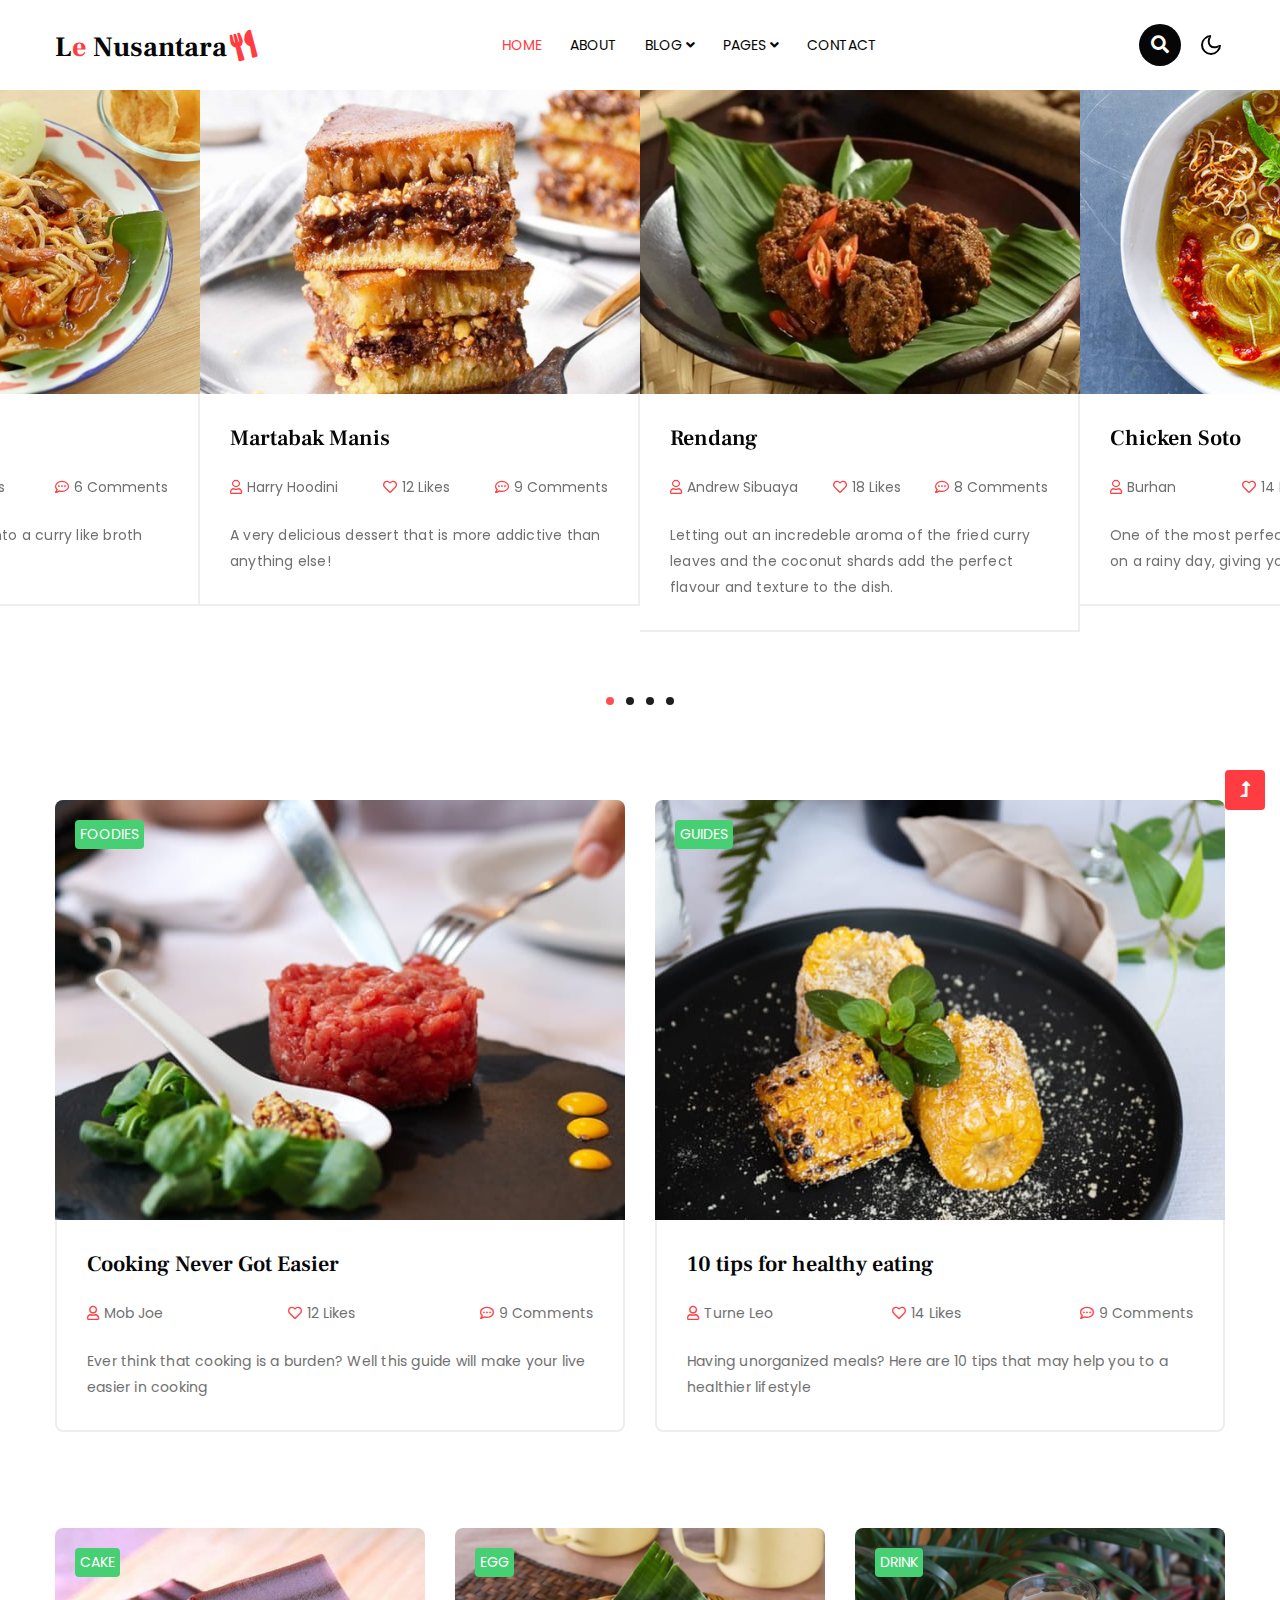
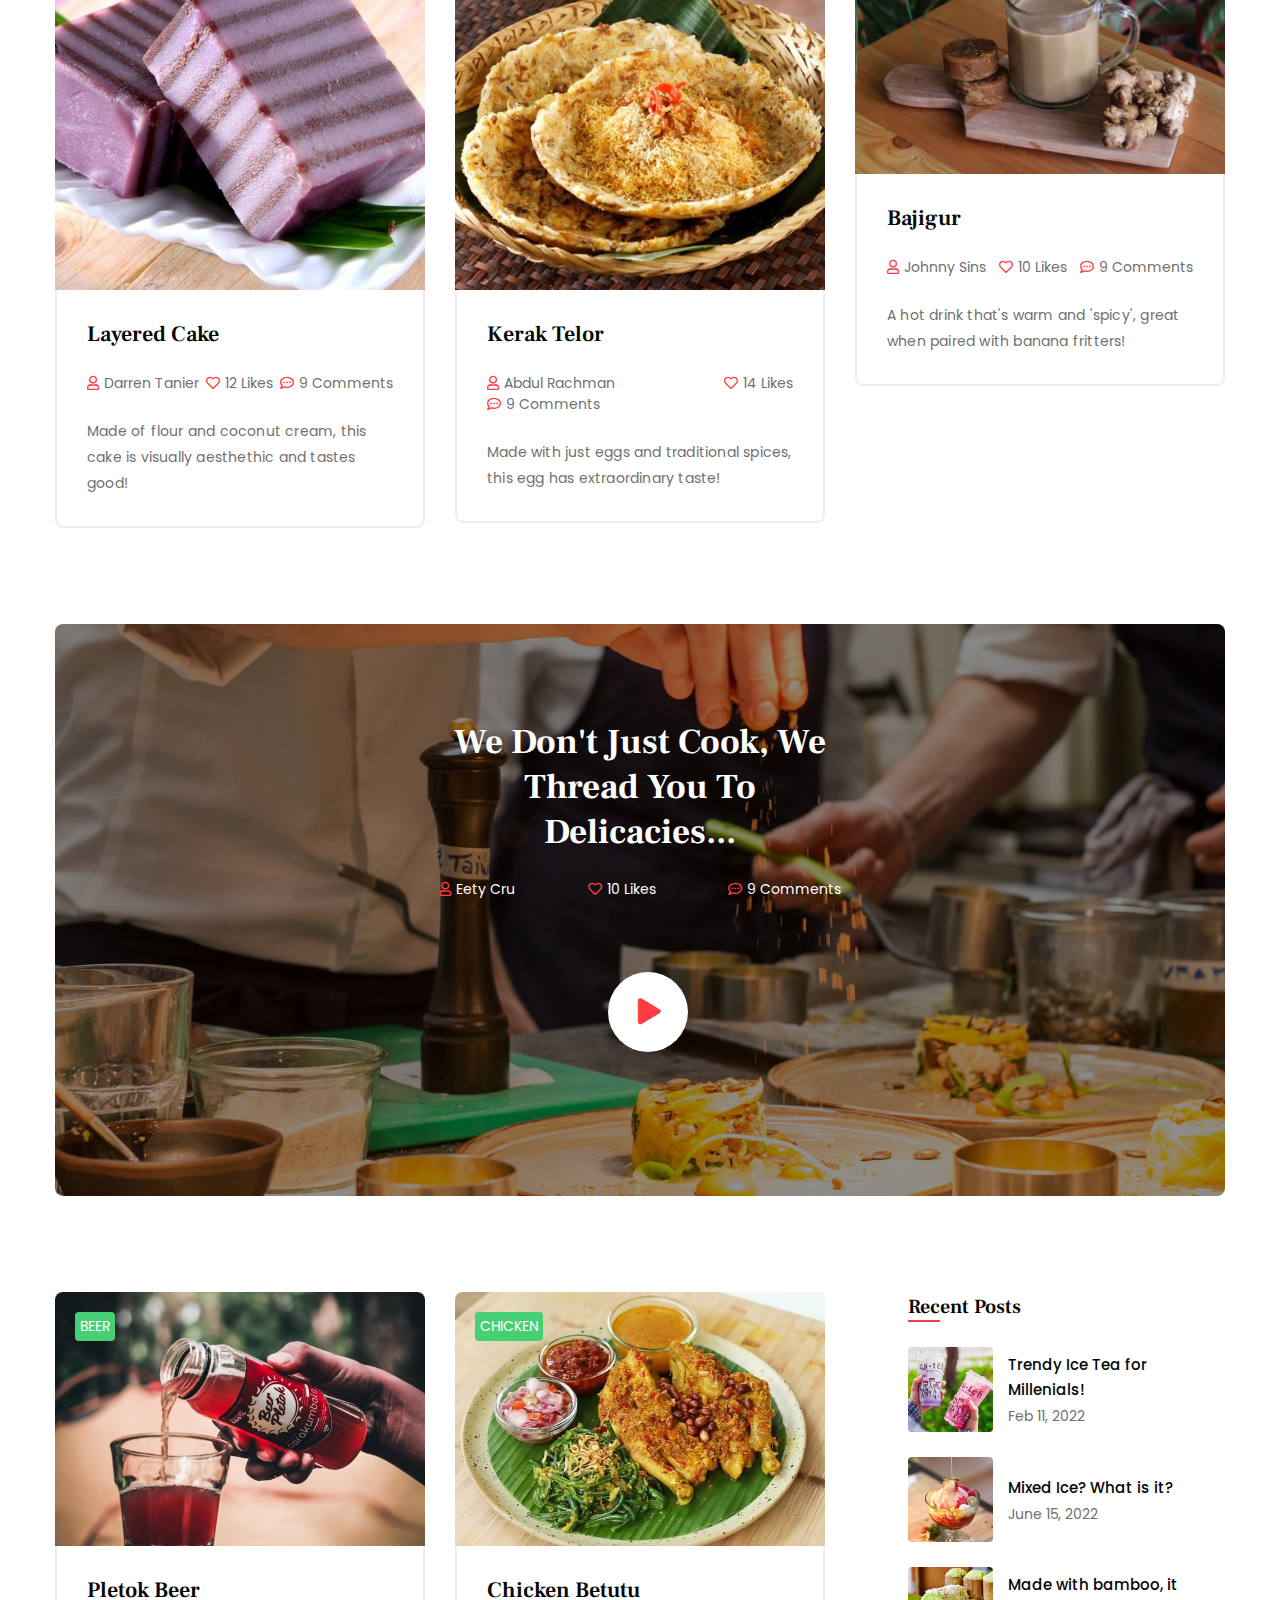
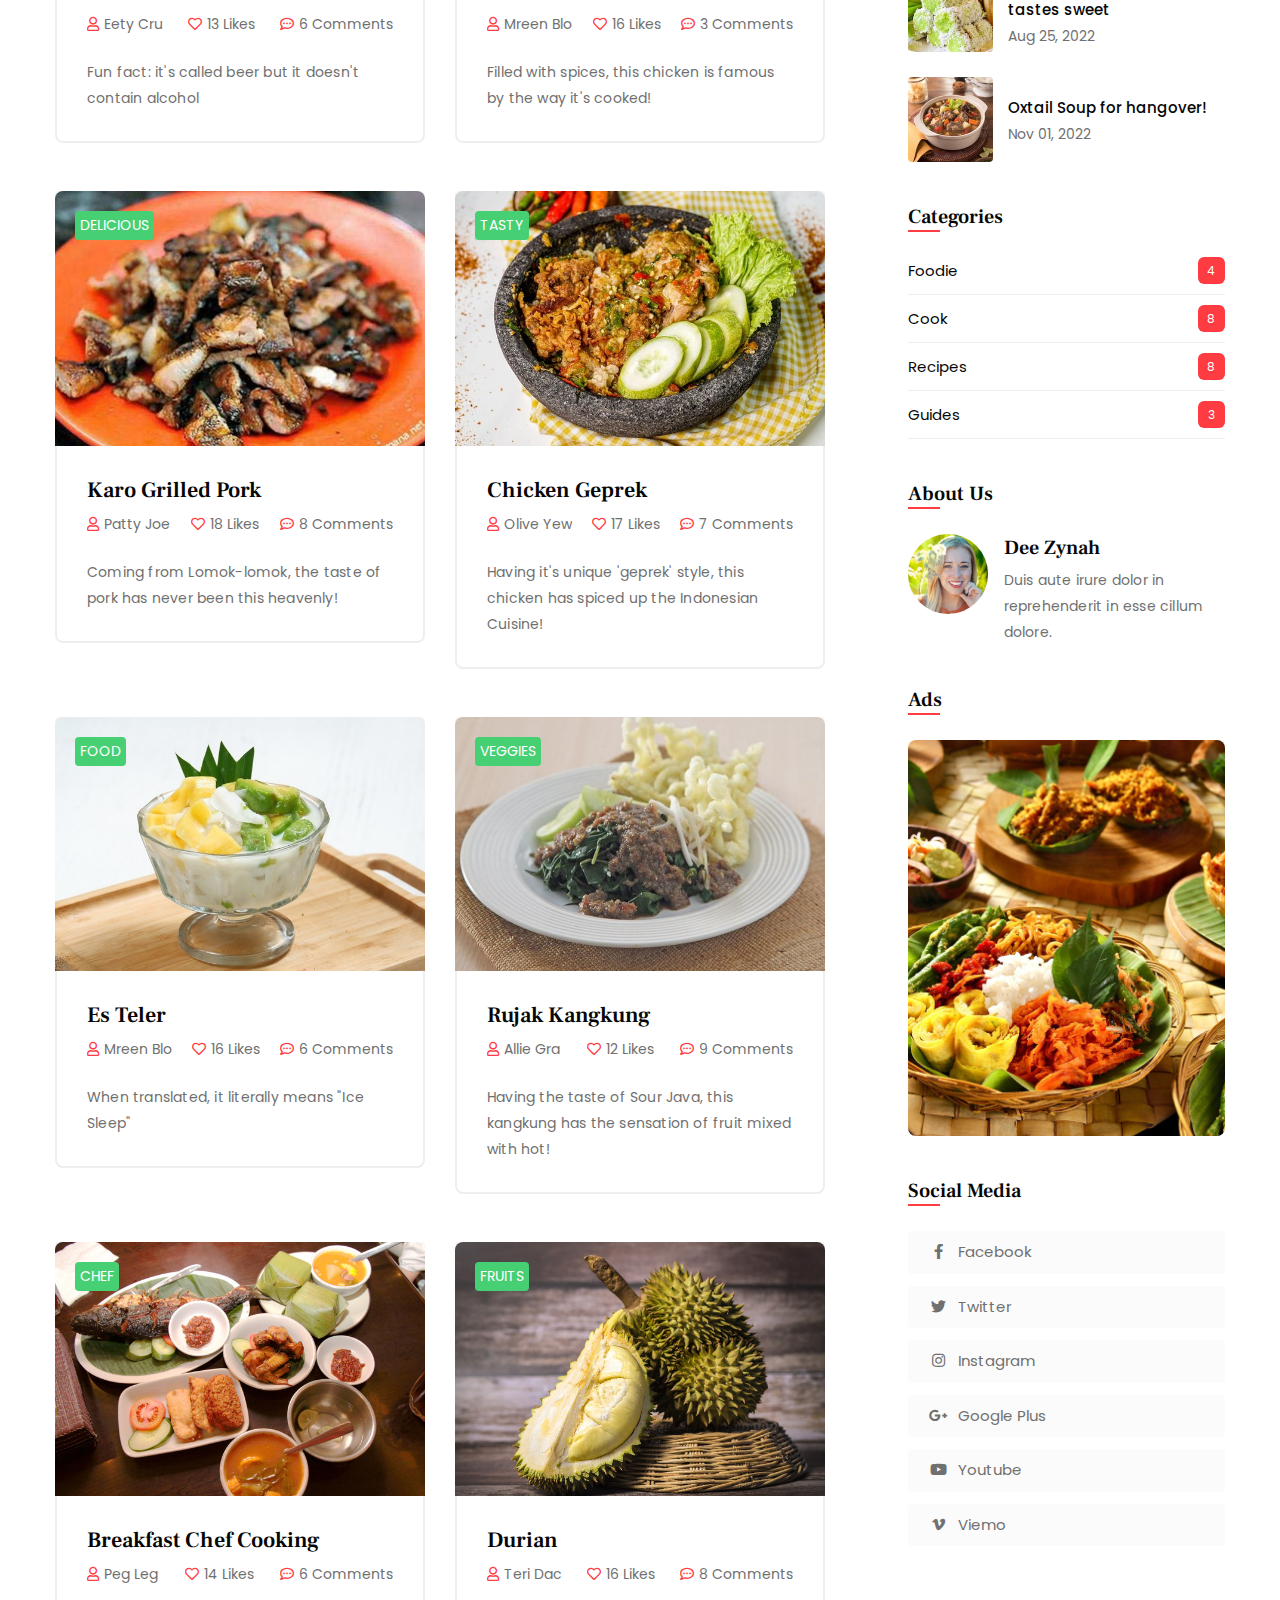
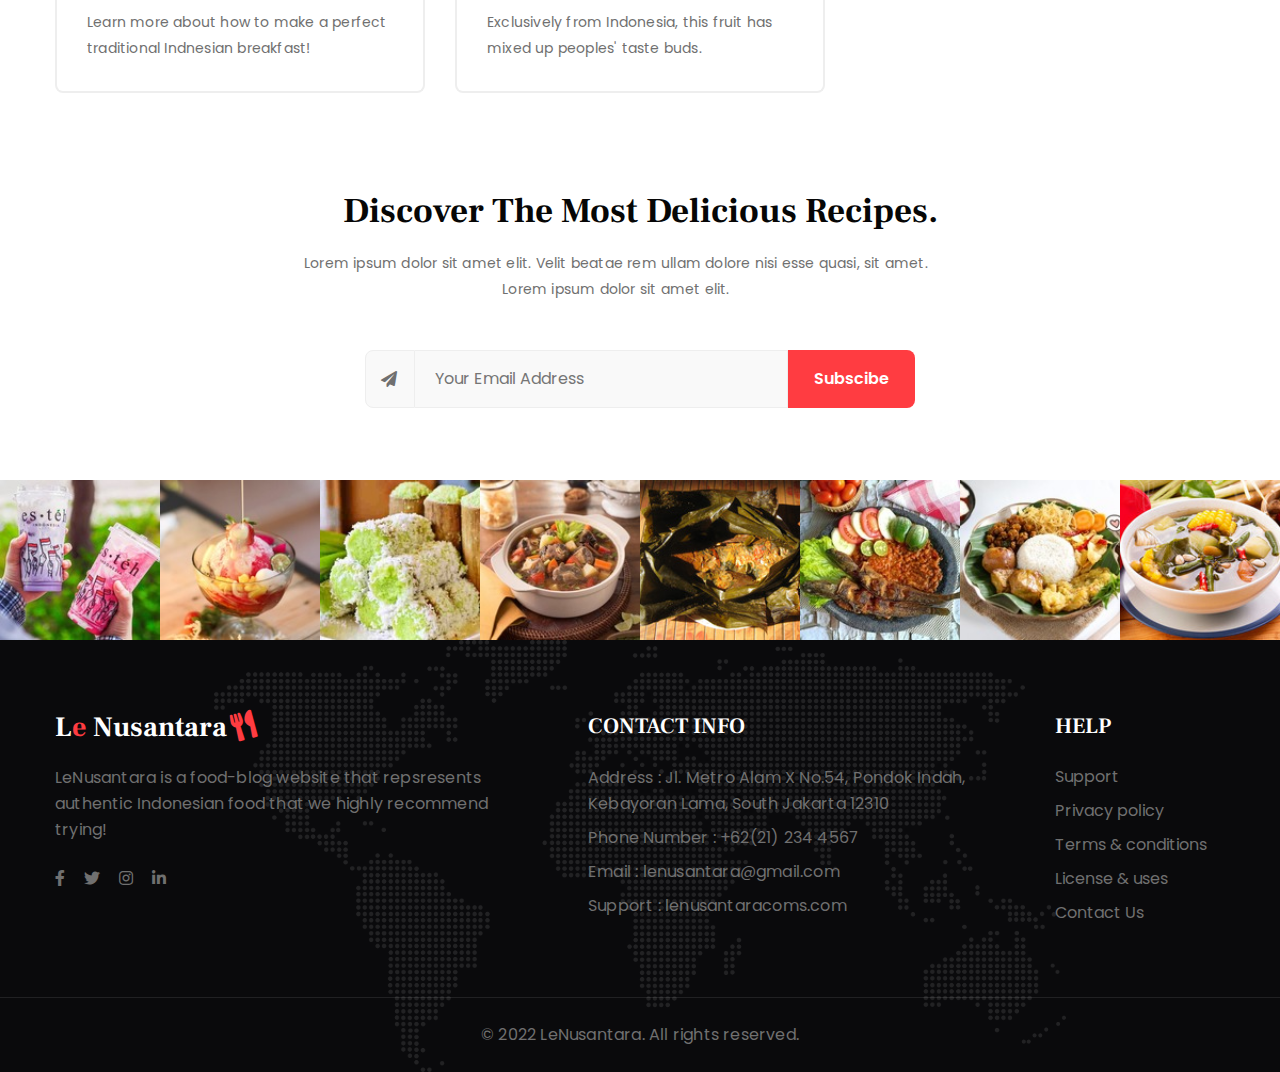
==== commit 9c3b8fa7: "Add files via upload" ====
--- a/index.html
+++ b/index.html
@@ -432,7 +432,7 @@
                                 <a href="blog-single.html" class="category-style">Beer</a>
                             </div>
                             <div class="title-wrap title-wrap-2">
-                                <h4 class="title"><a href="blog-single.html">pletok Beer</a></h4>
+                                <h4 class="title"><a href="blog-single.html">Pletok Beer</a></h4>
                                 <ul class="admin-list mt-2 mb-4">
                                     <li><a href="blog-single.html"><i class="far fa-user"></i>Eety Cru
                                         </a></li>
@@ -603,31 +603,31 @@
                             <article class="post">
                                 <img src="assets/images/blog-s1.jpg" alt="">
                                 <div class="text">
-                                    <a href="blog-single.html">Sed do eiusmod tempor ut </a>
-                                    <div class="post-info">Feb 11, 2021</div>
+                                    <a href="blog-single.html">Trendy Ice Tea for Millenials! </a>
+                                    <div class="post-info">Feb 11, 2022</div>
                                 </div>
                             </article>
 
                             <article class="post">
                                 <img src="assets/images/blog-s2.jpg" alt="">
                                 <div class="text">
-                                    <a href="blog-single.html">Et dolore magna aliqua </a>
-                                    <div class="post-info">Feb 22, 2021</div>
+                                    <a href="blog-single.html">Mixed Ice? What is it? </a>
+                                    <div class="post-info">June 15, 2022</div>
                                 </div>
 
                             </article>
 
                             <article class="post">
                                 <img src="assets/images/blog-s3.jpg" alt="">
-                                <div class="text"><a href="blog-single.html">Amkmm Ut enim ad minim</a>
-                                    <div class="post-info">Feb 13, 2021</div>
+                                <div class="text"><a href="blog-single.html">Made with bamboo, it tastes sweet</a>
+                                    <div class="post-info">Aug 25, 2022</div>
                                 </div>
                             </article>
 
                             <article class="post">
                                 <img src="assets/images/blog-s4.jpg" alt="">
-                                <div class="text"><a href="blog-single.html">Amkmm Ut enim ad minim</a>
-                                    <div class="post-info">Feb 14, 2021</div>
+                                <div class="text"><a href="blog-single.html">Oxtail Soup for hangover!</a>
+                                    <div class="post-info">Nov 01, 2022</div>
                                 </div>
                             </article>
                         </div>
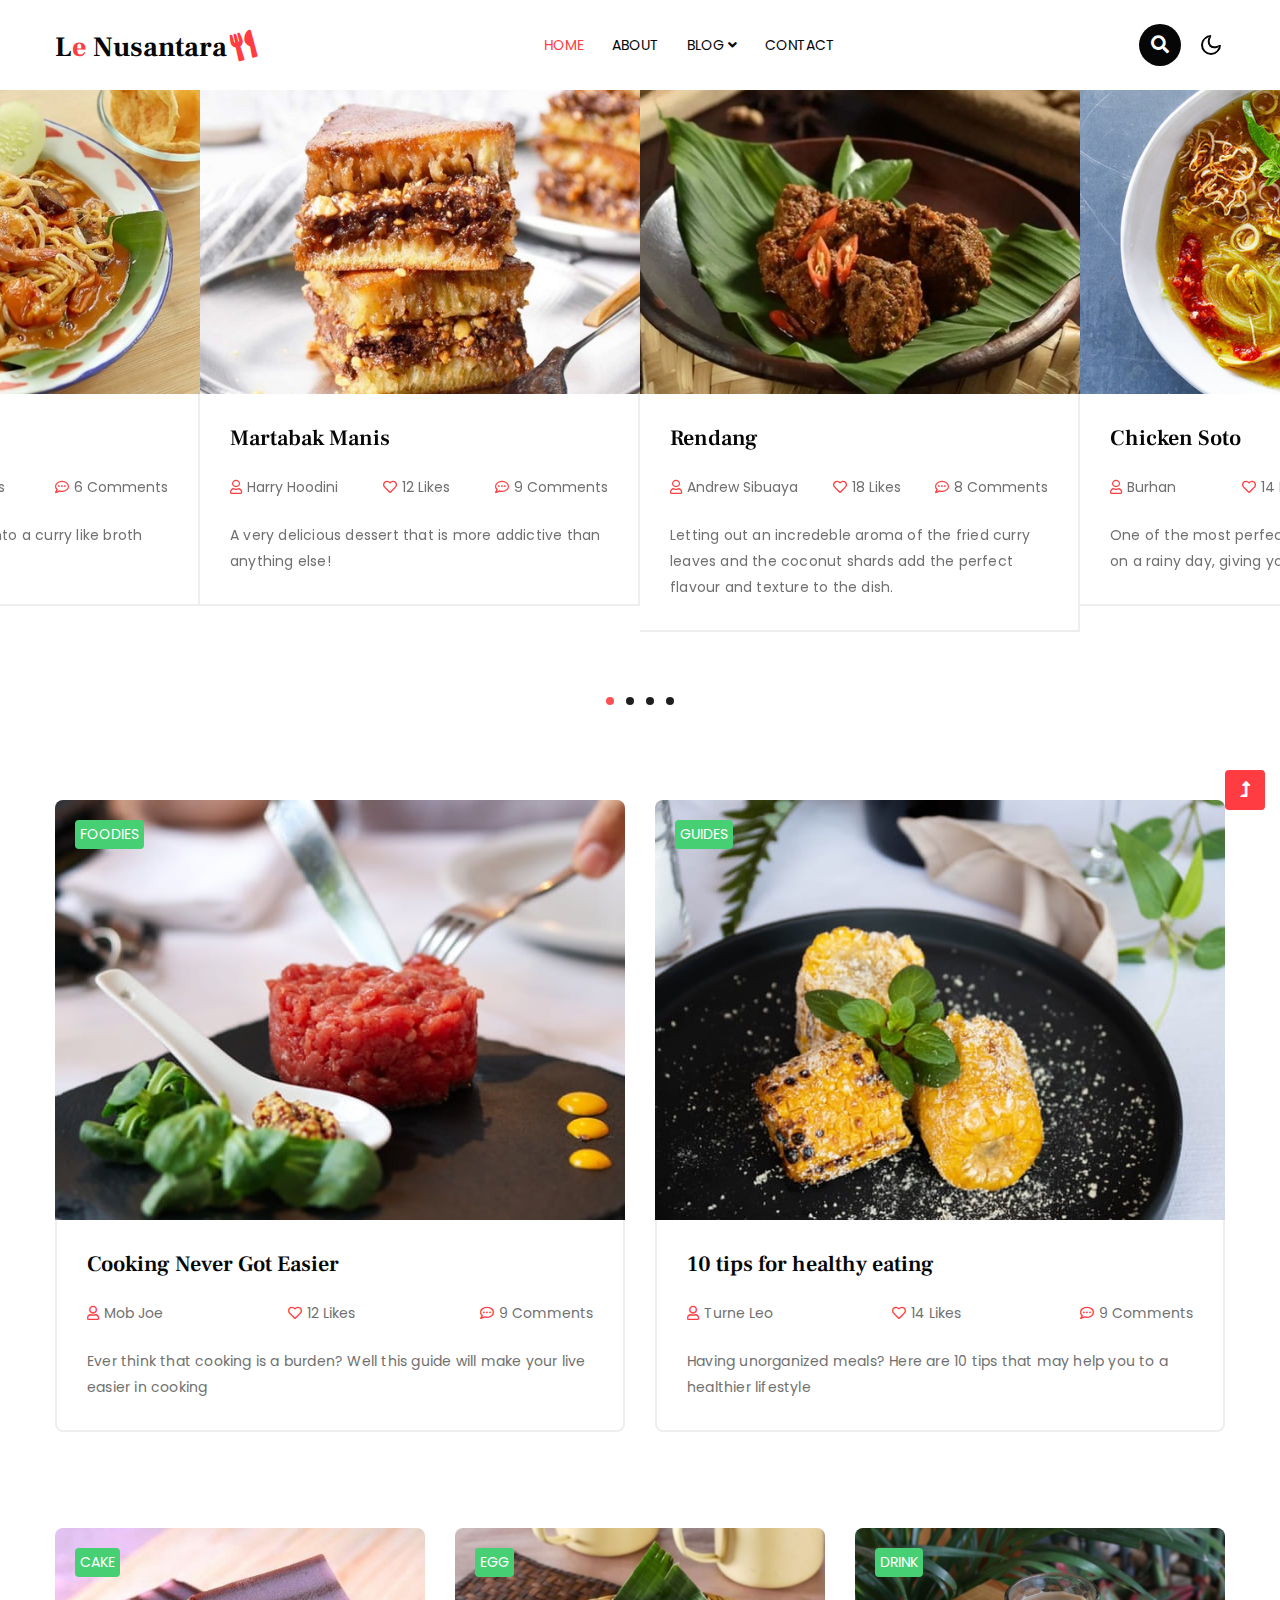
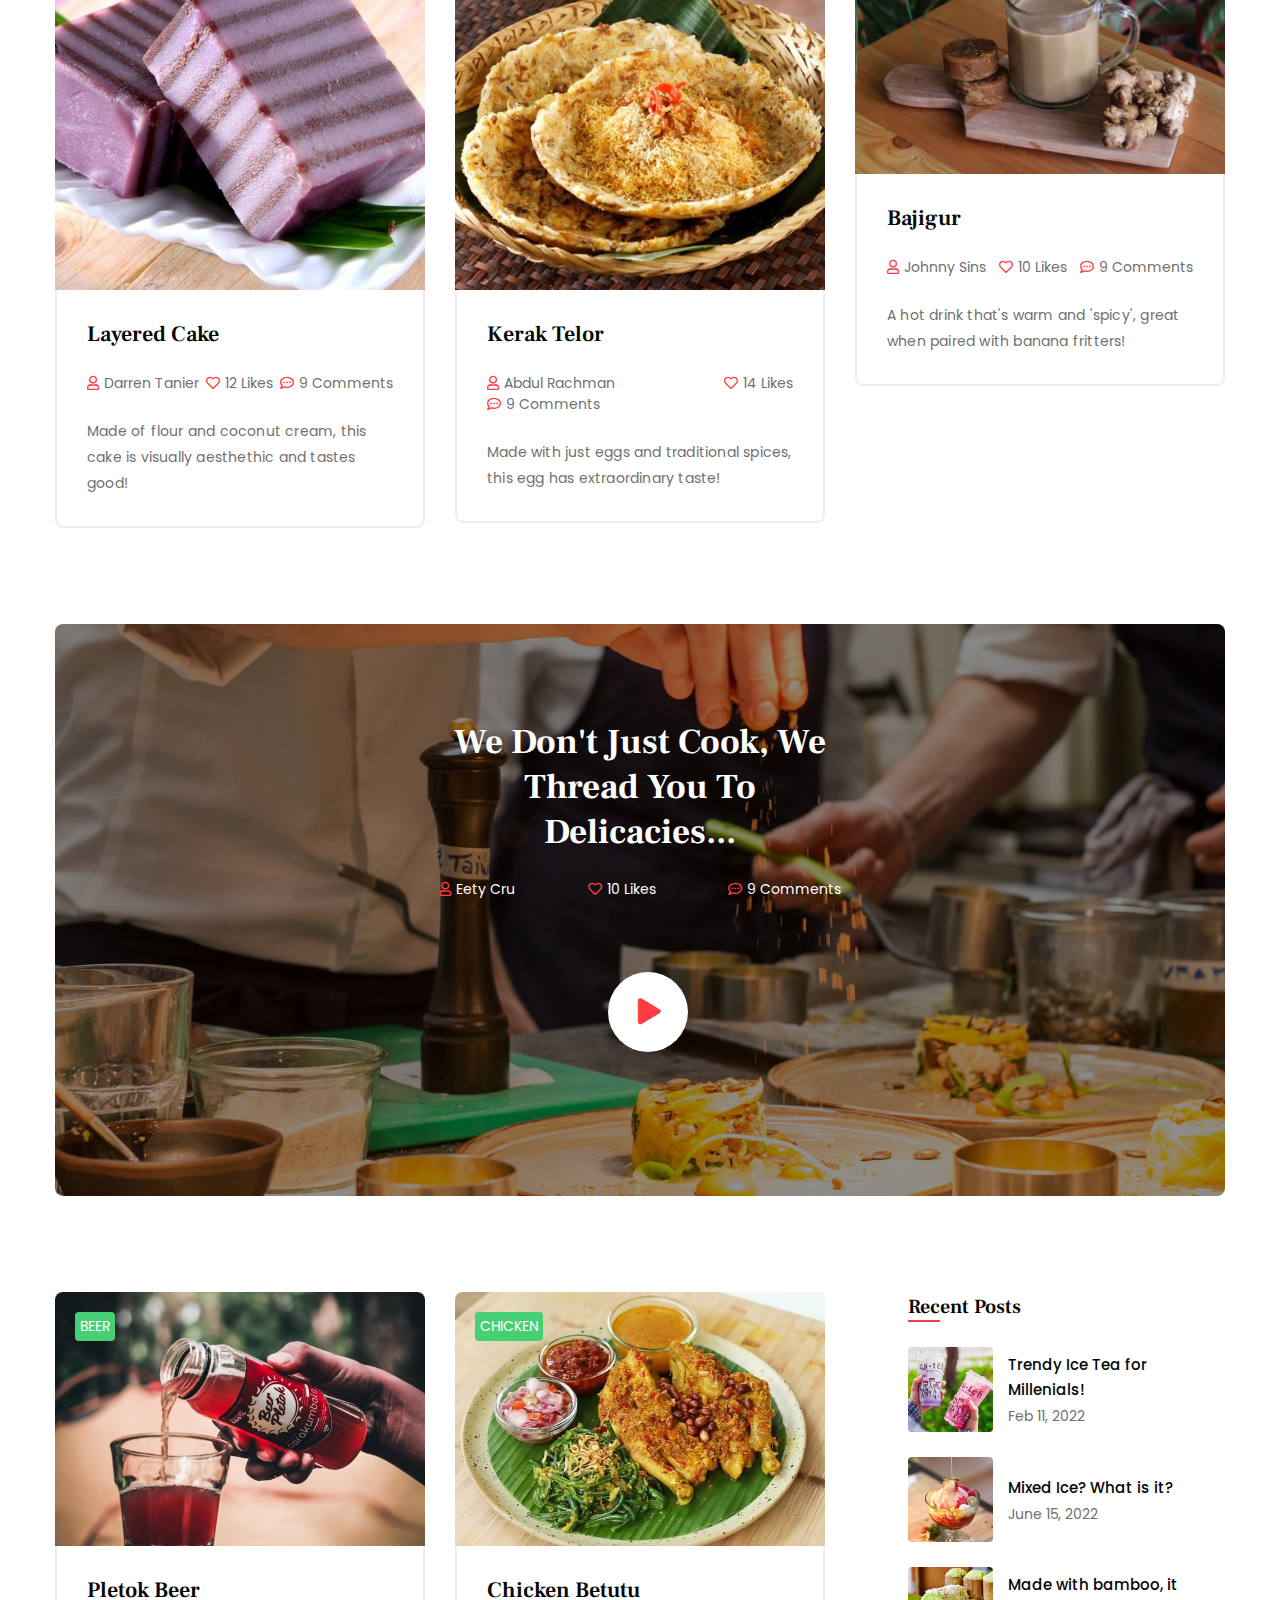
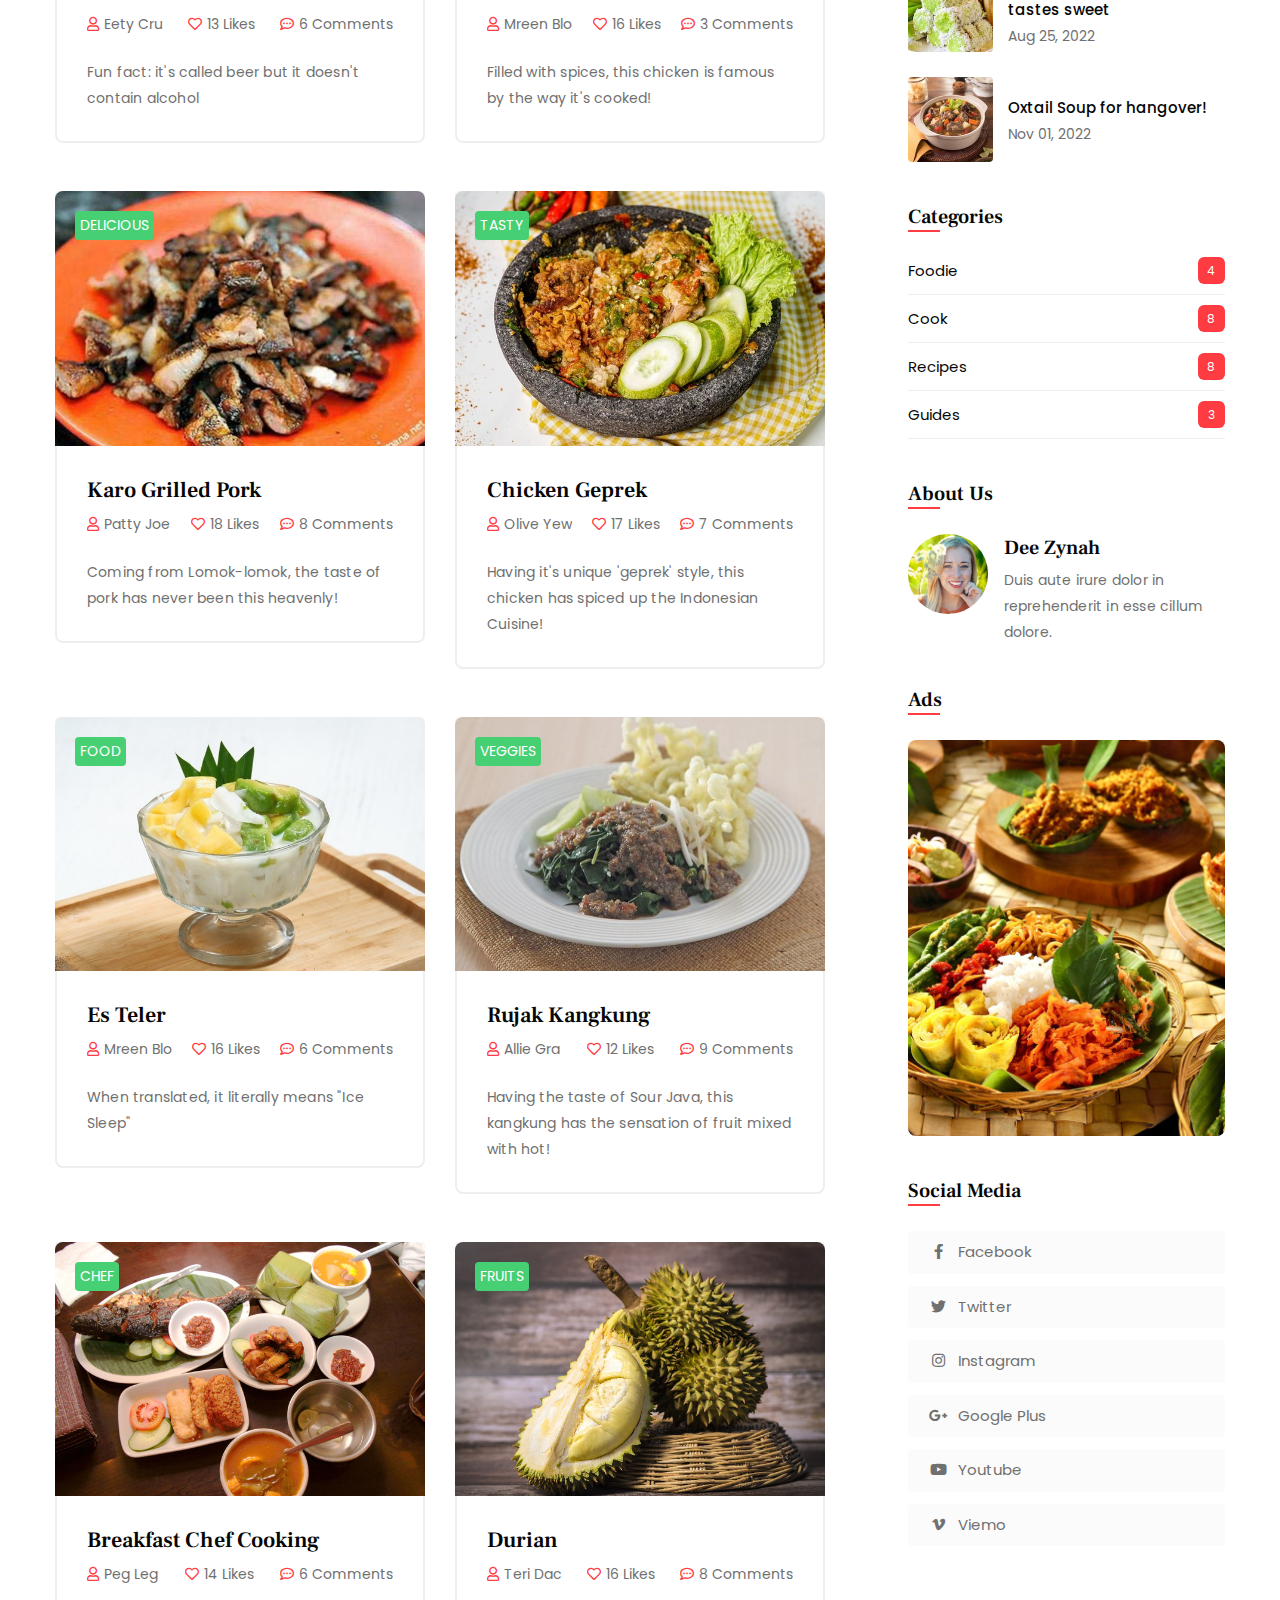
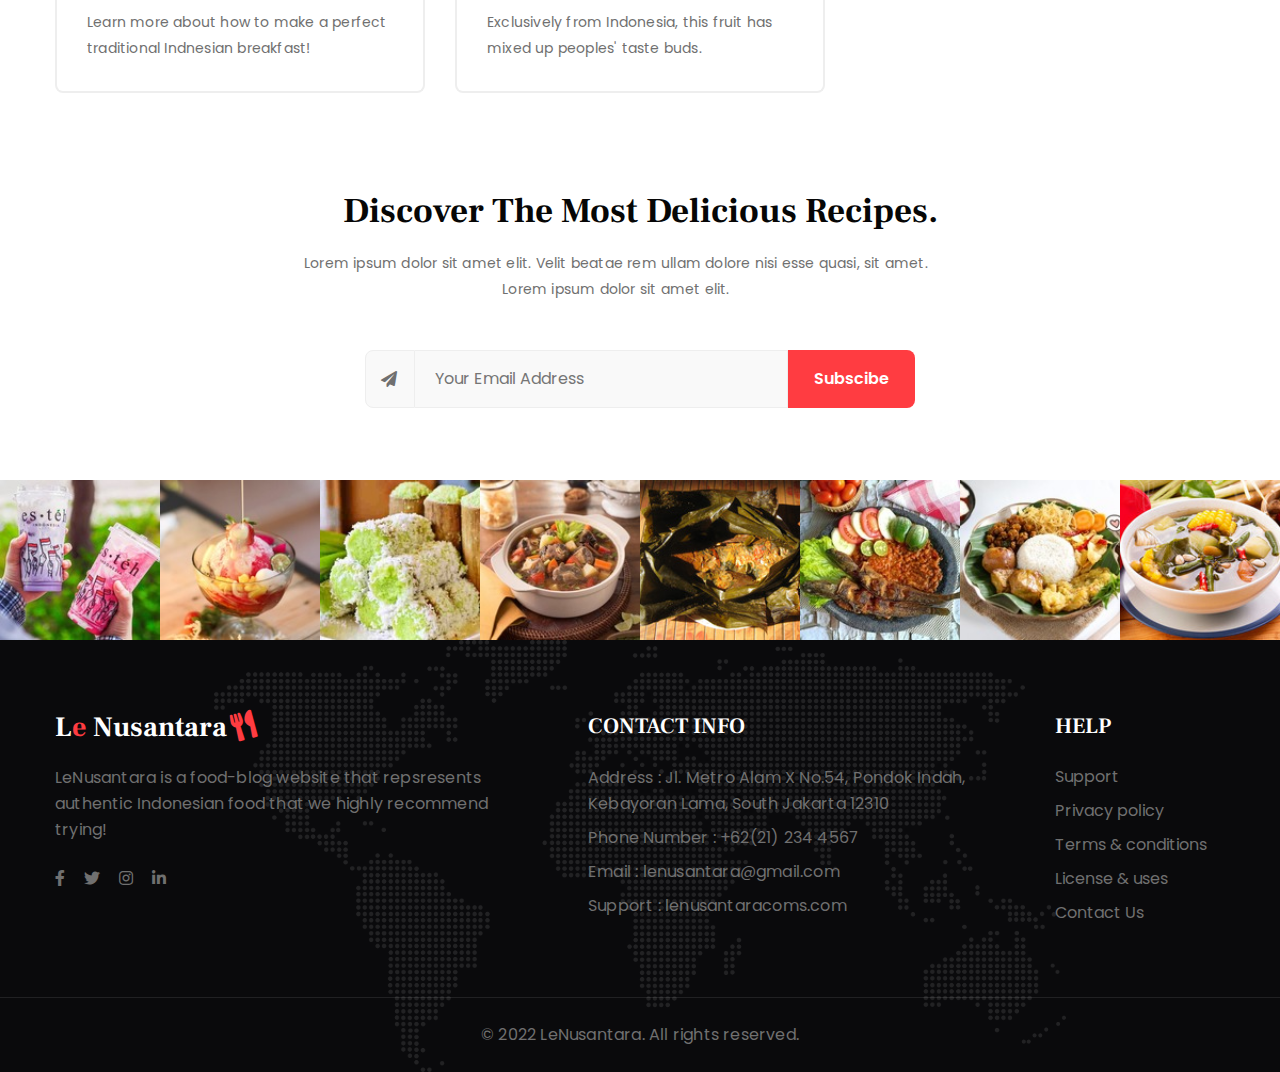
==== commit 3ef83c64: "Add files via upload" ====
--- a/index.html
+++ b/index.html
@@ -28,10 +28,6 @@
                         L<span>e</span> Nusantara<i class="fas fa-utensils"></i>
                     </a>
                 </h1>
-                <!-- if logo is image enable this   
-    <a class="navbar-brand" href="#index.html">
-        <img src="image-path" alt="Your logo" title="Your logo" style="height:35px;" />
-    </a> -->
                 <button class="navbar-toggler  collapsed bg-gradient" type="button" data-toggle="collapse"
                     data-target="#navbarTogglerDemo02" aria-controls="navbarTogglerDemo02" aria-expanded="false"
                     aria-label="Toggle navigation">
@@ -54,26 +50,8 @@
                                 Blog <span class="fas fa-angle-down ml-lg-1"></span>
                             </a>
                             <div class="dropdown-menu dropdown-menu-2" aria-labelledby="navbarDropdown">
-                                <a class="dropdown-item" href="blog.html">Grid classic with right sidebar</a>
-                                <a class="dropdown-item" href="blog2.html">Grid classic with left sidebar</a>
-                                <a class="dropdown-item" href="blog3.html">Standard list with right sidebar</a>
-                                <a class="dropdown-item" href="blog4.html">Standard list with left sidebar</a>
-                                <a class="dropdown-item" href="blog5.html">Grid classic</a>
-                                <a class="dropdown-item" href="blog-single.html">Standard post with right sidebar</a>
-                                <a class="dropdown-item" href="blog-single2.html">Standard post with left sidebar</a>
-                                <a class="dropdown-item" href="blog-single3.html">Standard post</a>
-                            </div>
-                        </li>
-                        <li class="nav-item">
-                            <a class="nav-link dropdown-toggle d-lg-flex align-items-center" href="#"
-                                id="navbarDropdown" role="button" data-toggle="dropdown" aria-haspopup="true"
-                                aria-expanded="false">
-                                Pages <span class="fas fa-angle-down ml-lg-1"></span>
-                            </a>
-                            <div class="dropdown-menu" aria-labelledby="navbarDropdown">
-                                <a class="dropdown-item" href="menu.html">Menu</a>
-                                <a class="dropdown-item" href="error.html">404 Page</a>
-                                <a class="dropdown-item" href="shortcodes.html">Shortcodes</a>
+                                <a class="dropdown-item" href="blog4.html">List</a>
+                                <a class="dropdown-item" href="blog-single.html">Tips</a>
                             </div>
                         </li>
                         <li class="nav-item">
@@ -118,15 +96,15 @@
             <div class="owl-blog owl-carousel owl-theme">
                 <div class="item">
                     <div class="news-img position-relative">
-                        <a href="blog-single.html"><img src="assets/images/banner-blog1.jpg" class="img-fluid img-responsive"
+                        <a href=""><img src="assets/images/banner-blog1.jpg" class="img-fluid img-responsive"
                                 alt="news image"></a>
                         <div class="title-wrap">
-                            <h4 class="title"><a href="blog-single.html">Martabak Manis</a></h4>
-                            <ul class="admin-list mt-2 mb-4">
-                                <li><a href="blog-single.html"><i class="far fa-user"></i>Harry Hoodini
-                                    </a></li>
-                                <li><a href="blog-single.html"><i class="far fa-heart"></i>12 Likes</a></li>
-                                <li><a href="blog-single.html"><i class="far fa-comment-dots"></i>9 Comments</a>
+                            <h4 class="title"><a href="">Martabak Manis</a></h4>
+                            <ul class="admin-list mt-2 mb-4">
+                                <li><a href=""><i class="far fa-user"></i>Harry Hoodini
+                                    </a></li>
+                                <li><a href=""><i class="far fa-heart"></i>12 Likes</a></li>
+                                <li><a href=""><i class="far fa-comment-dots"></i>9 Comments</a>
                                 </li>
                             </ul>
                             <p>A very delicious dessert that is more addictive than anything else!</p>
@@ -135,15 +113,15 @@
                 </div>
                 <div class="item">
                     <div class="news-img">
-                        <a href="blog-single.html"><img src="assets/images/banner-blog2.jpg" class="img-fluid img-responsive"
+                        <a href=""><img src="assets/images/banner-blog2.jpg" class="img-fluid img-responsive"
                                 alt="news image"></a>
                         <div class="title-wrap">
-                            <h4 class="title"><a href="blog-single.html">Rendang</a></h4>
-                            <ul class="admin-list mt-2 mb-4">
-                                <li><a href="blog-single.html"><i class="far fa-user"></i>Andrew Sibuaya
-                                    </a></li>
-                                <li><a href="blog-single.html"><i class="far fa-heart"></i>18 Likes</a></li>
-                                <li><a href="blog-single.html"><i class="far fa-comment-dots"></i>8 Comments</a>
+                            <h4 class="title"><a href="">Rendang</a></h4>
+                            <ul class="admin-list mt-2 mb-4">
+                                <li><a href=""><i class="far fa-user"></i>Andrew Sibuaya
+                                    </a></li>
+                                <li><a href=""><i class="far fa-heart"></i>18 Likes</a></li>
+                                <li><a href=""><i class="far fa-comment-dots"></i>8 Comments</a>
                                 </li>
                             </ul>
                             <p>Letting out an incredeble aroma of the fried curry leaves and the coconut shards 
@@ -153,15 +131,15 @@
                 </div>
                 <div class="item">
                     <div class="news-img">
-                        <a href="blog-single.html"><img src="assets/images/banner-blog3.jpg" class="img-fluid img-responsive"
+                        <a href=""><img src="assets/images/banner-blog3.jpg" class="img-fluid img-responsive"
                                 alt="news image"></a>
                         <div class="title-wrap">
-                            <h4 class="title"><a href="blog-single.html">Chicken Soto</a></h4>
-                            <ul class="admin-list mt-2 mb-4">
-                                <li><a href="blog-single.html"><i class="far fa-user"></i>Burhan
-                                    </a></li>
-                                <li><a href="blog-single.html"><i class="far fa-heart"></i>14 Likes</a></li>
-                                <li><a href="blog-single.html"><i class="far fa-comment-dots"></i>5 Comments</a>
+                            <h4 class="title"><a href="">Chicken Soto</a></h4>
+                            <ul class="admin-list mt-2 mb-4">
+                                <li><a href=""><i class="far fa-user"></i>Burhan
+                                    </a></li>
+                                <li><a href=""><i class="far fa-heart"></i>14 Likes</a></li>
+                                <li><a href=""><i class="far fa-comment-dots"></i>5 Comments</a>
                                 </li>
                             </ul>
                             <p>One of the most perfect meals that you can have on a rainy day, giving you warmth and taste.</p>
@@ -170,15 +148,15 @@
                 </div>
                 <div class="item">
                     <div class="news-img">
-                        <a href="blog-single.html"><img src="assets/images/banner-blog6.jpg" class="img-fluid img-responsive"
+                        <a href=""><img src="assets/images/banner-blog6.jpg" class="img-fluid img-responsive"
                                 alt="news image"></a>
                         <div class="title-wrap">
-                            <h4 class="title"><a href="blog-single.html">Satay</a></h4>
-                            <ul class="admin-list mt-2 mb-4">
-                                <li><a href="blog-single.html"><i class="far fa-user"></i>Alexandro
-                                    </a></li>
-                                <li><a href="blog-single.html"><i class="far fa-heart"></i>13 Likes</a></li>
-                                <li><a href="blog-single.html"><i class="far fa-comment-dots"></i>6 Comments</a>
+                            <h4 class="title"><a href="">Satay</a></h4>
+                            <ul class="admin-list mt-2 mb-4">
+                                <li><a href=""><i class="far fa-user"></i>Alexandro
+                                    </a></li>
+                                <li><a href=""><i class="far fa-heart"></i>13 Likes</a></li>
+                                <li><a href=""><i class="far fa-comment-dots"></i>6 Comments</a>
                                 </li>
                             </ul>
                             <p>Love smoky flavour? Satay would be the perfect food to eat. Grilled to perfection.</p>
@@ -187,15 +165,15 @@
                 </div>
                 <div class="item">
                     <div class="news-img">
-                        <a href="blog-single.html"><img src="assets/images/banner-blog5.jpg" class="img-fluid img-responsive"
+                        <a href=""><img src="assets/images/banner-blog5.jpg" class="img-fluid img-responsive"
                                 alt="news image"></a>
                         <div class="title-wrap">
-                            <h4 class="title"><a href="blog-single.html">Pempek</a></h4>
-                            <ul class="admin-list mt-2 mb-4">
-                                <li><a href="blog-single.html"><i class="far fa-user"></i>Tri
-                                    </a></li>
-                                <li><a href="blog-single.html"><i class="far fa-heart"></i>14 Likes</a></li>
-                                <li><a href="blog-single.html"><i class="far fa-comment-dots"></i>7 Comments</a>
+                            <h4 class="title"><a href="">Pempek</a></h4>
+                            <ul class="admin-list mt-2 mb-4">
+                                <li><a href=""><i class="far fa-user"></i>Tri
+                                    </a></li>
+                                <li><a href=""><i class="far fa-heart"></i>14 Likes</a></li>
+                                <li><a href=""><i class="far fa-comment-dots"></i>7 Comments</a>
                                 </li>
                             </ul>
                             <p>Highly recommended meal that pretty much everyone loves. Disagree? Go ahead and try it yourself!</p>
@@ -204,15 +182,15 @@
                 </div>
                 <div class="item">
                     <div class="news-img">
-                        <a href="blog-single.html"><img src="assets/images/banner-blog8.jpg" class="img-fluid img-responsive"
+                        <a href=""><img src="assets/images/banner-blog8.jpg" class="img-fluid img-responsive"
                                 alt="news image"></a>
                         <div class="title-wrap">
-                            <h4 class="title"><a href="blog-single.html">Klepon</a></h4>
-                            <ul class="admin-list mt-2 mb-4">
-                                <li><a href="blog-single.html"><i class="far fa-user"></i>Amanda Mandama
-                                    </a></li>
-                                <li><a href="blog-single.html"><i class="far fa-heart"></i>16 Likes</a></li>
-                                <li><a href="blog-single.html"><i class="far fa-comment-dots"></i>8 Comments</a>
+                            <h4 class="title"><a href="">Klepon</a></h4>
+                            <ul class="admin-list mt-2 mb-4">
+                                <li><a href=""><i class="far fa-user"></i>Amanda Mandama
+                                    </a></li>
+                                <li><a href=""><i class="far fa-heart"></i>16 Likes</a></li>
+                                <li><a href=""><i class="far fa-comment-dots"></i>8 Comments</a>
                                 </li>
                             </ul>
                             <p>A sweet rice cake balls filled with molten palm sugar and cated in grated coconut.
@@ -223,15 +201,15 @@
                 </div>
                 <div class="item">
                     <div class="news-img">
-                        <a href="blog-single.html"><img src="assets/images/banner-blog4.jpg" class="img-fluid img-responsive"
+                        <a href=""><img src="assets/images/banner-blog4.jpg" class="img-fluid img-responsive"
                                 alt="news image"></a>
                         <div class="title-wrap">
-                            <h4 class="title"><a href="blog-single.html">Bika Ambon</a></h4>
-                            <ul class="admin-list mt-2 mb-4">
-                                <li><a href="blog-single.html"><i class="far fa-user"></i>Alonso Satero
-                                    </a></li>
-                                <li><a href="blog-single.html"><i class="far fa-heart"></i>14 Likes</a></li>
-                                <li><a href="blog-single.html"><i class="far fa-comment-dots"></i>4 Comments</a>
+                            <h4 class="title"><a href="">Bika Ambon</a></h4>
+                            <ul class="admin-list mt-2 mb-4">
+                                <li><a href=""><i class="far fa-user"></i>Alonso Satero
+                                    </a></li>
+                                <li><a href=""><i class="far fa-heart"></i>14 Likes</a></li>
+                                <li><a href=""><i class="far fa-comment-dots"></i>4 Comments</a>
                                 </li>
                             </ul>
                             <p>A delicious dessert coming from Medan, taste real good!</p>
@@ -240,15 +218,15 @@
                 </div>
                 <div class="item">
                     <div class="news-img">
-                        <a href="blog-single.html"><img src="assets/images/banner-blog7.jpg" class="img-fluid img-responsive"
+                        <a href=""><img src="assets/images/banner-blog7.jpg" class="img-fluid img-responsive"
                                 alt="news image"></a>
                         <div class="title-wrap">
-                            <h4 class="title"><a href="blog-single.html">Mi Aceh</a></h4>
-                            <ul class="admin-list mt-2 mb-4">
-                                <li><a href="blog-single.html"><i class="far fa-user"></i>Aiden Moltz
-                                    </a></li>
-                                <li><a href="blog-single.html"><i class="far fa-heart"></i>10 Likes</a></li>
-                                <li><a href="blog-single.html"><i class="far fa-comment-dots"></i>6 Comments</a>
+                            <h4 class="title"><a href="">Mi Aceh</a></h4>
+                            <ul class="admin-list mt-2 mb-4">
+                                <li><a href=""><i class="far fa-user"></i>Aiden Moltz
+                                    </a></li>
+                                <li><a href=""><i class="far fa-heart"></i>10 Likes</a></li>
+                                <li><a href=""><i class="far fa-comment-dots"></i>6 Comments</a>
                                 </li>
                             </ul>
                             <p>Delicious noodle that is put into a curry like broth with meat slices.</p>
@@ -267,18 +245,18 @@
                 <div class="col-md-6">
                     <div class="blog-info">
                         <div class="position-relative">
-                            <a href="blog-single.html">
+                            <a href="">
                                 <img class="img-fluid" src="assets/images/banner-b1.jpg" alt="blog-image">
                             </a>
-                            <a href="blog-single.html" class="category-style">Foodies</a>
+                            <a href="" class="category-style">Foodies</a>
                         </div>
                         <div class="title-wrap title-wrap-2">
-                            <h4 class="title"><a href="blog-single.html">Cooking Never Got Easier</a></h4>
-                            <ul class="admin-list mt-2 mb-4">
-                                <li><a href="blog-single.html"><i class="far fa-user"></i>Mob Joe
-                                    </a></li>
-                                <li><a href="blog-single.html"><i class="far fa-heart"></i>12 Likes</a></li>
-                                <li><a href="blog-single.html"><i class="far fa-comment-dots"></i>9 Comments</a>
+                            <h4 class="title"><a href="">Cooking Never Got Easier</a></h4>
+                            <ul class="admin-list mt-2 mb-4">
+                                <li><a href=""><i class="far fa-user"></i>Mob Joe
+                                    </a></li>
+                                <li><a href=""><i class="far fa-heart"></i>12 Likes</a></li>
+                                <li><a href=""><i class="far fa-comment-dots"></i>9 Comments</a>
                                 </li>
                             </ul>
                             <p>Ever think that cooking is a burden? Well this guide will make your live easier in cooking</p>
@@ -318,18 +296,18 @@
                 <div class="col-xl-4 col-md-6">
                     <div class="blog-info">
                         <div class="position-relative">
-                            <a href="blog-single.html">
+                            <a href="">
                                 <img class="img-fluid" src="assets/images/banner-bo1.jpg" alt="blog-image">
                             </a>
-                            <a href="blog-single.html" class="category-style">Cake</a>
+                            <a href="" class="category-style">Cake</a>
                         </div>
                         <div class="title-wrap title-wrap-2">
-                            <h4 class="title"><a href="blog-single.html">Layered Cake</a></h4>
-                            <ul class="admin-list mt-2 mb-4">
-                                <li><a href="blog-single.html"><i class="far fa-user"></i>Darren Tanier
-                                    </a></li>
-                                <li><a href="blog-single.html"><i class="far fa-heart"></i>12 Likes</a></li>
-                                <li><a href="blog-single.html"><i class="far fa-comment-dots"></i>9 Comments</a>
+                            <h4 class="title"><a href="">Layered Cake</a></h4>
+                            <ul class="admin-list mt-2 mb-4">
+                                <li><a href=""><i class="far fa-user"></i>Darren Tanier
+                                    </a></li>
+                                <li><a href=""><i class="far fa-heart"></i>12 Likes</a></li>
+                                <li><a href=""><i class="far fa-comment-dots"></i>9 Comments</a>
                                 </li>
                             </ul>
                             <p>Made of flour and coconut cream, this cake is visually aesthethic and tastes good!</p>
@@ -339,18 +317,18 @@
                 <div class="col-xl-4 col-md-6 mt-md-0 mt-4">
                     <div class="blog-info">
                         <div class="position-relative">
-                            <a href="blog-single.html">
+                            <a href="">
                                 <img class="img-fluid" src="assets/images/banner-bo2.jpg" alt="blog-image">
                             </a>
-                            <a href="blog-single.html" class="category-style">Egg</a>
+                            <a href="" class="category-style">Egg</a>
                         </div>
                         <div class="title-wrap title-wrap-2">
-                            <h4 class="title"><a href="blog-single.html">Kerak Telor</a></h4>
-                            <ul class="admin-list mt-2 mb-4">
-                                <li><a href="blog-single.html"><i class="far fa-user"></i>Abdul Rachman
-                                    </a></li>
-                                <li><a href="blog-single.html"><i class="far fa-heart"></i>14 Likes</a></li>
-                                <li><a href="blog-single.html"><i class="far fa-comment-dots"></i>9 Comments</a>
+                            <h4 class="title"><a href="">Kerak Telor</a></h4>
+                            <ul class="admin-list mt-2 mb-4">
+                                <li><a href=""><i class="far fa-user"></i>Abdul Rachman
+                                    </a></li>
+                                <li><a href=""><i class="far fa-heart"></i>14 Likes</a></li>
+                                <li><a href=""><i class="far fa-comment-dots"></i>9 Comments</a>
                                 </li>
                             </ul>
                             <p>Made with just eggs and traditional spices, this egg has extraordinary taste!</p>
@@ -360,18 +338,18 @@
                 <div class="col-xl-4 col-md-6 mt-xl-0 mt-lg-5 mt-4">
                     <div class="blog-info">
                         <div class="position-relative">
-                            <a href="blog-single.html">
+                            <a href="">
                                 <img class="img-fluid" src="assets/images/banner-bo3.jpg" alt="blog-image">
                             </a>
-                            <a href="blog-single.html" class="category-style">Drink</a>
+                            <a href="" class="category-style">Drink</a>
                         </div>
                         <div class="title-wrap title-wrap-2">
-                            <h4 class="title"><a href="blog-single.html">Bajigur</a> </h4>
-                            <ul class="admin-list mt-2 mb-4">
-                                <li><a href="blog-single.html"><i class="far fa-user"></i>Johnny Sins
-                                    </a></li>
-                                <li><a href="blog-single.html"><i class="far fa-heart"></i>10 Likes</a></li>
-                                <li><a href="blog-single.html"><i class="far fa-comment-dots"></i>9 Comments</a>
+                            <h4 class="title"><a href="">Bajigur</a> </h4>
+                            <ul class="admin-list mt-2 mb-4">
+                                <li><a href=""><i class="far fa-user"></i>Johnny Sins
+                                    </a></li>
+                                <li><a href=""><i class="far fa-heart"></i>10 Likes</a></li>
+                                <li><a href=""><i class="far fa-comment-dots"></i>9 Comments</a>
                                 </li>
                             </ul>
                             <p> A hot drink that's warm and 'spicy', great when paired with banana fritters!</p>
@@ -390,10 +368,10 @@
                 <div class="mx-auto py-5 px-4" style="max-width:450px;">
                     <h3 class="title-style text-white">We don't just cook, we thread you to delicacies...</h3>
                     <ul class="admin-list mt-4 mb-4">
-                        <li><a href="blog-single.html" class="text-white"><i class="far fa-user"></i>Eety Cru
+                        <li><a href="" class="text-white"><i class="far fa-user"></i>Eety Cru
                             </a></li>
-                        <li><a href="blog-single.html" class="text-white"><i class="far fa-heart"></i>10 Likes</a></li>
-                        <li><a href="blog-single.html" class="text-white"><i class="far fa-comment-dots"></i>9
+                        <li><a href="" class="text-white"><i class="far fa-heart"></i>10 Likes</a></li>
+                        <li><a href="" class="text-white"><i class="far fa-comment-dots"></i>9
                                 Comments</a>
                         </li>
                     </ul>
@@ -406,7 +384,7 @@
                         </a>
                         <!-- dialog itself, mfp-hide class is required to make dialog hidden -->
                         <div id="small-dialog" class="zoom-anim-dialog mfp-hide">
-                            <iframe src="https://player.vimeo.com/video/192089758" frameborder="0"
+                            <iframe src="https://www.youtube.com/watch?v=OHBQJgwiDaM" frameborder="0"
                                 allow="autoplay; fullscreen" allowfullscreen></iframe>
                         </div>
                         <!--//video-->
@@ -425,19 +403,19 @@
                     <div class="row">
                         <div class="col-sm-6 card">
                             <div class="card-header p-0 position-relative border-0">
-                                <a href="blog-single.html">
+                                <a href="">
                                     <img class="card-img-bottom d-block radius-image" src="assets/images/blog1.jpg"
                                         alt="Card image cap">
                                 </a>
-                                <a href="blog-single.html" class="category-style">Beer</a>
+                                <a href="" class="category-style">Beer</a>
                             </div>
                             <div class="title-wrap title-wrap-2">
-                                <h4 class="title"><a href="blog-single.html">Pletok Beer</a></h4>
+                                <h4 class="title"><a href="">Pletok Beer</a></h4>
                                 <ul class="admin-list mt-2 mb-4">
-                                    <li><a href="blog-single.html"><i class="far fa-user"></i>Eety Cru
+                                    <li><a href=""><i class="far fa-user"></i>Eety Cru
                                         </a></li>
-                                    <li><a href="blog-single.html"><i class="far fa-heart"></i>13 Likes</a></li>
-                                    <li><a href="blog-single.html"><i class="far fa-comment-dots"></i>6 Comments</a>
+                                    <li><a href=""><i class="far fa-heart"></i>13 Likes</a></li>
+                                    <li><a href=""><i class="far fa-comment-dots"></i>6 Comments</a>
                                     </li>
                                 </ul>
                                 <p>Fun fact: it's called beer but it doesn't contain alcohol
@@ -446,19 +424,19 @@
                         </div>
                         <div class="col-sm-6 card mt-sm-0 mt-4">
                             <div class="card-header p-0 position-relative border-0">
-                                <a href="blog-single.html">
+                                <a href="">
                                     <img class="card-img-bottom d-block radius-image" src="assets/images/blog2.jpg"
                                         alt="Card image cap">
                                 </a>
-                                <a href="blog-single.html" class="category-style">Chicken</a>
+                                <a href="" class="category-style">Chicken</a>
                             </div>
                             <div class="title-wrap title-wrap-2">
-                                <h4 class="title"><a href="blog-single.html">Chicken Betutu</a></h4>
+                                <h4 class="title"><a href="">Chicken Betutu</a></h4>
                                 <ul class="admin-list mt-2 mb-4">
-                                    <li><a href="blog-single.html"><i class="far fa-user"></i>Mreen Blo
+                                    <li><a href=""><i class="far fa-user"></i>Mreen Blo
                                         </a></li>
-                                    <li><a href="blog-single.html"><i class="far fa-heart"></i>16 Likes</a></li>
-                                    <li><a href="blog-single.html"><i class="far fa-comment-dots"></i>3 Comments</a>
+                                    <li><a href=""><i class="far fa-heart"></i>16 Likes</a></li>
+                                    <li><a href=""><i class="far fa-comment-dots"></i>3 Comments</a>
                                     </li>
                                 </ul>
                                 <p>Filled with spices, this chicken is famous by the way it's cooked!
@@ -467,19 +445,19 @@
                         </div>
                         <div class="col-sm-6 card mt-lg-5 mt-4">
                             <div class="card-header p-0 position-relative border-0">
-                                <a href="blog-single.html">
+                                <a href="">
                                     <img class="card-img-bottom d-block radius-image" src="assets/images/blog3.jpg"
                                         alt="Card image cap">
                                 </a>
-                                <a href="blog-single.html" class="category-style">Delicious</a>
+                                <a href="" class="category-style">Delicious</a>
                             </div>
                             <div class="title-wrap title-wrap-2">
-                                <h4 class="title"><a href="blog-single.html">Karo Grilled Pork </a></h4>
+                                <h4 class="title"><a href="">Karo Grilled Pork </a></h4>
                                 <ul class="admin-list mt-2 mb-4">
-                                    <li><a href="blog-single.html"><i class="far fa-user"></i>Patty Joe
+                                    <li><a href=""><i class="far fa-user"></i>Patty Joe
                                         </a></li>
-                                    <li><a href="blog-single.html"><i class="far fa-heart"></i>18 Likes</a></li>
-                                    <li><a href="blog-single.html"><i class="far fa-comment-dots"></i>8 Comments</a>
+                                    <li><a href=""><i class="far fa-heart"></i>18 Likes</a></li>
+                                    <li><a href=""><i class="far fa-comment-dots"></i>8 Comments</a>
                                     </li>
                                 </ul>
                                 <p>Coming from Lomok-lomok, the taste of pork has never been this heavenly!
@@ -488,19 +466,19 @@
                         </div>
                         <div class="col-sm-6 card mt-lg-5 mt-4">
                             <div class="card-header p-0 position-relative border-0">
-                                <a href="blog-single.html">
+                                <a href="">
                                     <img class="card-img-bottom d-block radius-image" src="assets/images/blog4.jpg"
                                         alt="Card image cap">
                                 </a>
-                                <a href="blog-single.html" class="category-style">Tasty</a>
+                                <a href="" class="category-style">Tasty</a>
                             </div>
                             <div class="title-wrap title-wrap-2">
-                                <h4 class="title"><a href="blog-single.html">Chicken Geprek</a></h4>
+                                <h4 class="title"><a href="">Chicken Geprek</a></h4>
                                 <ul class="admin-list mt-2 mb-4">
-                                    <li><a href="blog-single.html"><i class="far fa-user"></i>Olive Yew
+                                    <li><a href=""><i class="far fa-user"></i>Olive Yew
                                         </a></li>
-                                    <li><a href="blog-single.html"><i class="far fa-heart"></i>17 Likes</a></li>
-                                    <li><a href="blog-single.html"><i class="far fa-comment-dots"></i>7 Comments</a>
+                                    <li><a href=""><i class="far fa-heart"></i>17 Likes</a></li>
+                                    <li><a href=""><i class="far fa-comment-dots"></i>7 Comments</a>
                                     </li>
                                 </ul>
                                 <p>Having it's unique 'geprek' style, this chicken has spiced up the Indonesian Cuisine!
@@ -509,19 +487,19 @@
                         </div>
                         <div class="col-sm-6 card mt-lg-5 mt-4">
                             <div class="card-header p-0 position-relative border-0">
-                                <a href="blog-single.html">
+                                <a href="">
                                     <img class="card-img-bottom d-block radius-image" src="assets/images/blog5.jpg"
                                         alt="Card image cap">
                                 </a>
-                                <a href="blog-single.html" class="category-style">Food</a>
+                                <a href="" class="category-style">Food</a>
                             </div>
                             <div class="title-wrap title-wrap-2">
-                                <h4 class="title"><a href="blog-single.html">Es Teler</a></h4>
+                                <h4 class="title"><a href="">Es Teler</a></h4>
                                 <ul class="admin-list mt-2 mb-4">
-                                    <li><a href="blog-single.html"><i class="far fa-user"></i>Mreen Blo
+                                    <li><a href=""><i class="far fa-user"></i>Mreen Blo
                                         </a></li>
-                                    <li><a href="blog-single.html"><i class="far fa-heart"></i>16 Likes</a></li>
-                                    <li><a href="blog-single.html"><i class="far fa-comment-dots"></i>6 Comments</a>
+                                    <li><a href=""><i class="far fa-heart"></i>16 Likes</a></li>
+                                    <li><a href=""><i class="far fa-comment-dots"></i>6 Comments</a>
                                     </li>
                                 </ul>
                                 <p>When translated, it literally means "Ice Sleep"
@@ -530,19 +508,19 @@
                         </div>
                         <div class="col-sm-6 card mt-lg-5 mt-4">
                             <div class="card-header p-0 position-relative border-0">
-                                <a href="blog-single.html">
+                                <a href="">
                                     <img class="card-img-bottom d-block radius-image" src="assets/images/blog6.jpg"
                                         alt="Card image cap">
                                 </a>
-                                <a href="blog-single.html" class="category-style">Veggies</a>
+                                <a href="" class="category-style">Veggies</a>
                             </div>
                             <div class="title-wrap title-wrap-2">
-                                <h4 class="title"><a href="blog-single.html">Rujak Kangkung</a></h4>
+                                <h4 class="title"><a href="">Rujak Kangkung</a></h4>
                                 <ul class="admin-list mt-2 mb-4">
-                                    <li><a href="blog-single.html"><i class="far fa-user"></i>Allie Gra
+                                    <li><a href=""><i class="far fa-user"></i>Allie Gra
                                         </a></li>
-                                    <li><a href="blog-single.html"><i class="far fa-heart"></i>12 Likes</a></li>
-                                    <li><a href="blog-single.html"><i class="far fa-comment-dots"></i>9 Comments</a>
+                                    <li><a href=""><i class="far fa-heart"></i>12 Likes</a></li>
+                                    <li><a href=""><i class="far fa-comment-dots"></i>9 Comments</a>
                                     </li>
                                 </ul>
                                 <p>Having the taste of Sour Java, this kangkung has the sensation of fruit mixed with hot!
@@ -551,19 +529,19 @@
                         </div>
                         <div class="col-sm-6 card mt-lg-5 mt-4">
                             <div class="card-header p-0 position-relative border-0">
-                                <a href="blog-single.html">
+                                <a href="">
                                     <img class="card-img-bottom d-block radius-image" src="assets/images/blog7.jpg"
                                         alt="Card image cap">
                                 </a>
-                                <a href="blog-single.html" class="category-style">Chef</a>
+                                <a href="" class="category-style">Chef</a>
                             </div>
                             <div class="title-wrap title-wrap-2">
-                                <h4 class="title"><a href="blog-single.html">Breakfast Chef Cooking</a></h4>
+                                <h4 class="title"><a href="">Breakfast Chef Cooking</a></h4>
                                 <ul class="admin-list mt-2 mb-4">
-                                    <li><a href="blog-single.html"><i class="far fa-user"></i>Peg Leg
+                                    <li><a href=""><i class="far fa-user"></i>Peg Leg
                                         </a></li>
-                                    <li><a href="blog-single.html"><i class="far fa-heart"></i>14 Likes</a></li>
-                                    <li><a href="blog-single.html"><i class="far fa-comment-dots"></i>6 Comments</a>
+                                    <li><a href=""><i class="far fa-heart"></i>14 Likes</a></li>
+                                    <li><a href=""><i class="far fa-comment-dots"></i>6 Comments</a>
                                     </li>
                                 </ul>
                                 <p>Learn more about how to make a perfect traditional Indnesian breakfast!
@@ -572,19 +550,19 @@
                         </div>
                         <div class="col-sm-6 card mt-lg-5 mt-4">
                             <div class="card-header p-0 position-relative border-0">
-                                <a href="blog-single.html">
+                                <a href="">
                                     <img class="card-img-bottom d-block radius-image" src="assets/images/blog8.jpg"
                                         alt="Card image cap">
                                 </a>
-                                <a href="blog-single.html" class="category-style">Fruits</a>
+                                <a href="" class="category-style">Fruits</a>
                             </div>
                             <div class="title-wrap title-wrap-2">
-                                <h4 class="title"><a href="blog-single.html">Durian</a></h4>
+                                <h4 class="title"><a href="">Durian</a></h4>
                                 <ul class="admin-list mt-2 mb-4">
-                                    <li><a href="blog-single.html"><i class="far fa-user"></i>Teri Dac
+                                    <li><a href=""><i class="far fa-user"></i>Teri Dac
                                         </a></li>
-                                    <li><a href="blog-single.html"><i class="far fa-heart"></i>16 Likes</a></li>
-                                    <li><a href="blog-single.html"><i class="far fa-comment-dots"></i>8 Comments</a>
+                                    <li><a href=""><i class="far fa-heart"></i>16 Likes</a></li>
+                                    <li><a href=""><i class="far fa-comment-dots"></i>8 Comments</a>
                                     </li>
                                 </ul>
                                 <p>Exclusively from Indonesia, this fruit has mixed up peoples' taste buds.
@@ -603,7 +581,7 @@
                             <article class="post">
                                 <img src="assets/images/blog-s1.jpg" alt="">
                                 <div class="text">
-                                    <a href="blog-single.html">Trendy Ice Tea for Millenials! </a>
+                                    <a href="">Trendy Ice Tea for Millenials! </a>
                                     <div class="post-info">Feb 11, 2022</div>
                                 </div>
                             </article>
@@ -611,7 +589,7 @@
                             <article class="post">
                                 <img src="assets/images/blog-s2.jpg" alt="">
                                 <div class="text">
-                                    <a href="blog-single.html">Mixed Ice? What is it? </a>
+                                    <a href="">Mixed Ice? What is it? </a>
                                     <div class="post-info">June 15, 2022</div>
                                 </div>
 
@@ -619,14 +597,14 @@
 
                             <article class="post">
                                 <img src="assets/images/blog-s3.jpg" alt="">
-                                <div class="text"><a href="blog-single.html">Made with bamboo, it tastes sweet</a>
+                                <div class="text"><a href="">Made with bamboo, it tastes sweet</a>
                                     <div class="post-info">Aug 25, 2022</div>
                                 </div>
                             </article>
 
                             <article class="post">
                                 <img src="assets/images/blog-s4.jpg" alt="">
-                                <div class="text"><a href="blog-single.html">Oxtail Soup for hangover!</a>
+                                <div class="text"><a href="">Oxtail Soup for hangover!</a>
                                     <div class="post-info">Nov 01, 2022</div>
                                 </div>
                             </article>
@@ -719,7 +697,7 @@
         <div class="projects-grids">
             <div class="istagram-feeds">
                 <div class="projects-w3l-grid-info">
-                    <a href="blog-single.html"><img src="assets/images/blog-s1.jpg" class="img-fluid" alt="" />
+                    <a href=""><img src="assets/images/blog-s1.jpg" class="img-fluid" alt="" />
                         <div class="content-overlay"></div>
                         <div class="content-details fadeIn-top">
                             <span class="fab fa-instagram"></span>
@@ -727,7 +705,7 @@
                     </a>
                 </div>
                 <div class="projects-w3l-grid-info">
-                    <a href="blog-single.html"><img src="assets/images/blog-s2.jpg" class="img-fluid" alt="" />
+                    <a href=""><img src="assets/images/blog-s2.jpg" class="img-fluid" alt="" />
                         <div class="content-overlay"></div>
                         <div class="content-details fadeIn-top">
                             <span class="fab fa-instagram"></span>
@@ -735,7 +713,7 @@
                     </a>
                 </div>
                 <div class="projects-w3l-grid-info">
-                    <a href="blog-single.html"><img src="assets/images/blog-s3.jpg" class="img-fluid" alt="" />
+                    <a href=""><img src="assets/images/blog-s3.jpg" class="img-fluid" alt="" />
                         <div class="content-overlay"></div>
                         <div class="content-details fadeIn-top">
                             <span class="fab fa-instagram"></span>
@@ -743,7 +721,7 @@
                     </a>
                 </div>
                 <div class="projects-w3l-grid-info">
-                    <a href="blog-single.html"><img src="assets/images/blog-s4.jpg" class="img-fluid" alt="" />
+                    <a href=""><img src="assets/images/blog-s4.jpg" class="img-fluid" alt="" />
                         <div class="content-overlay"></div>
                         <div class="content-details fadeIn-top">
                             <span class="fab fa-instagram"></span>
@@ -751,7 +729,7 @@
                     </a>
                 </div>
                 <div class="projects-w3l-grid-info">
-                    <a href="blog-single.html"><img src="assets/images/blog-s5.jpg" class="img-fluid" alt="" />
+                    <a href=""><img src="assets/images/blog-s5.jpg" class="img-fluid" alt="" />
                         <div class="content-overlay"></div>
                         <div class="content-details fadeIn-top">
                             <span class="fab fa-instagram"></span>
@@ -759,7 +737,7 @@
                     </a>
                 </div>
                 <div class="projects-w3l-grid-info">
-                    <a href="blog-single.html"><img src="assets/images/blog-s6.jpg" class="img-fluid" alt="" />
+                    <a href=""><img src="assets/images/blog-s6.jpg" class="img-fluid" alt="" />
                         <div class="content-overlay"></div>
                         <div class="content-details fadeIn-top">
                             <span class="fab fa-instagram"></span>
@@ -767,7 +745,7 @@
                     </a>
                 </div>
                 <div class="projects-w3l-grid-info">
-                    <a href="blog-single.html"><img src="assets/images/blog-s8.jpg" class="img-fluid" alt="" />
+                    <a href=""><img src="assets/images/blog-s8.jpg" class="img-fluid" alt="" />
                         <div class="content-overlay"></div>
                         <div class="content-details fadeIn-top">
                             <span class="fab fa-instagram"></span>
@@ -775,7 +753,7 @@
                     </a>
                 </div>
                 <div class="projects-w3l-grid-info">
-                    <a href="blog-single.html"><img src="assets/images/blog-s7.jpg" class="img-fluid" alt="" />
+                    <a href=""><img src="assets/images/blog-s7.jpg" class="img-fluid" alt="" />
                         <div class="content-overlay"></div>
                         <div class="content-details fadeIn-top">
                             <span class="fab fa-instagram"></span>
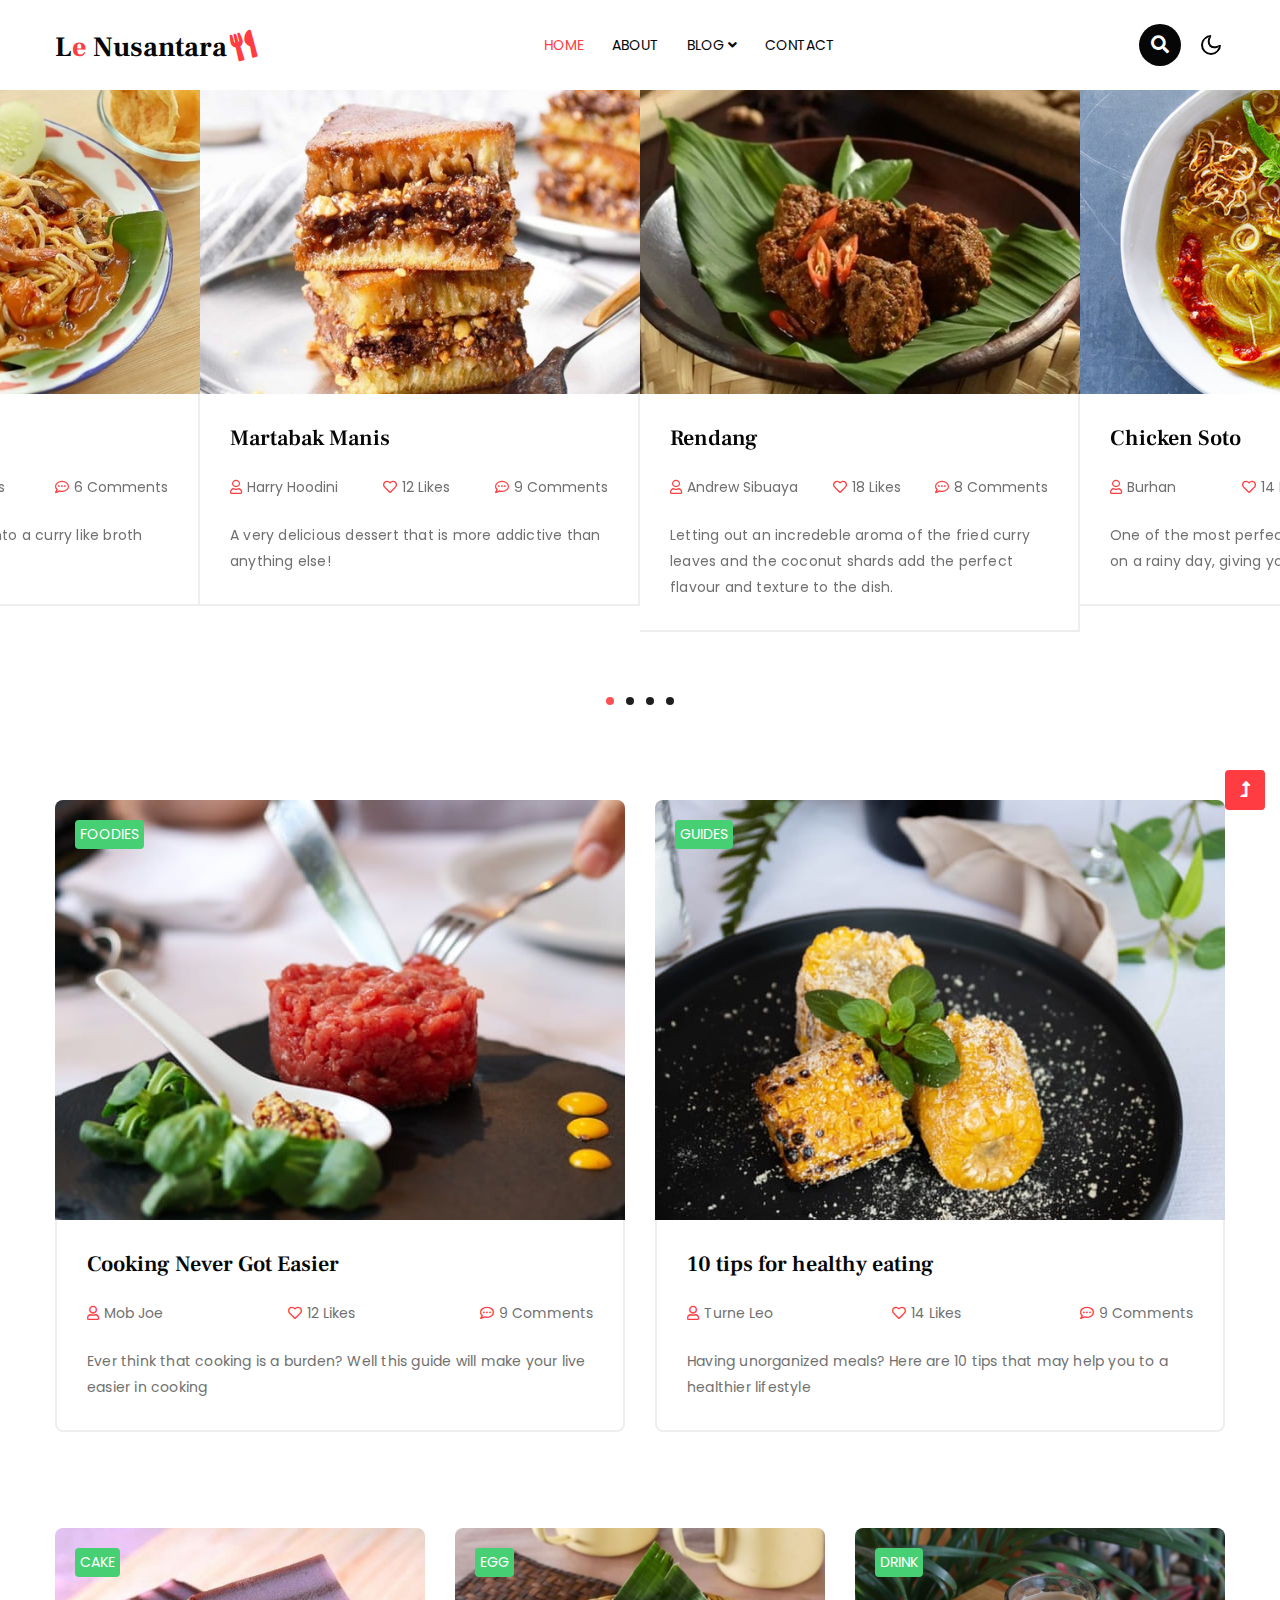
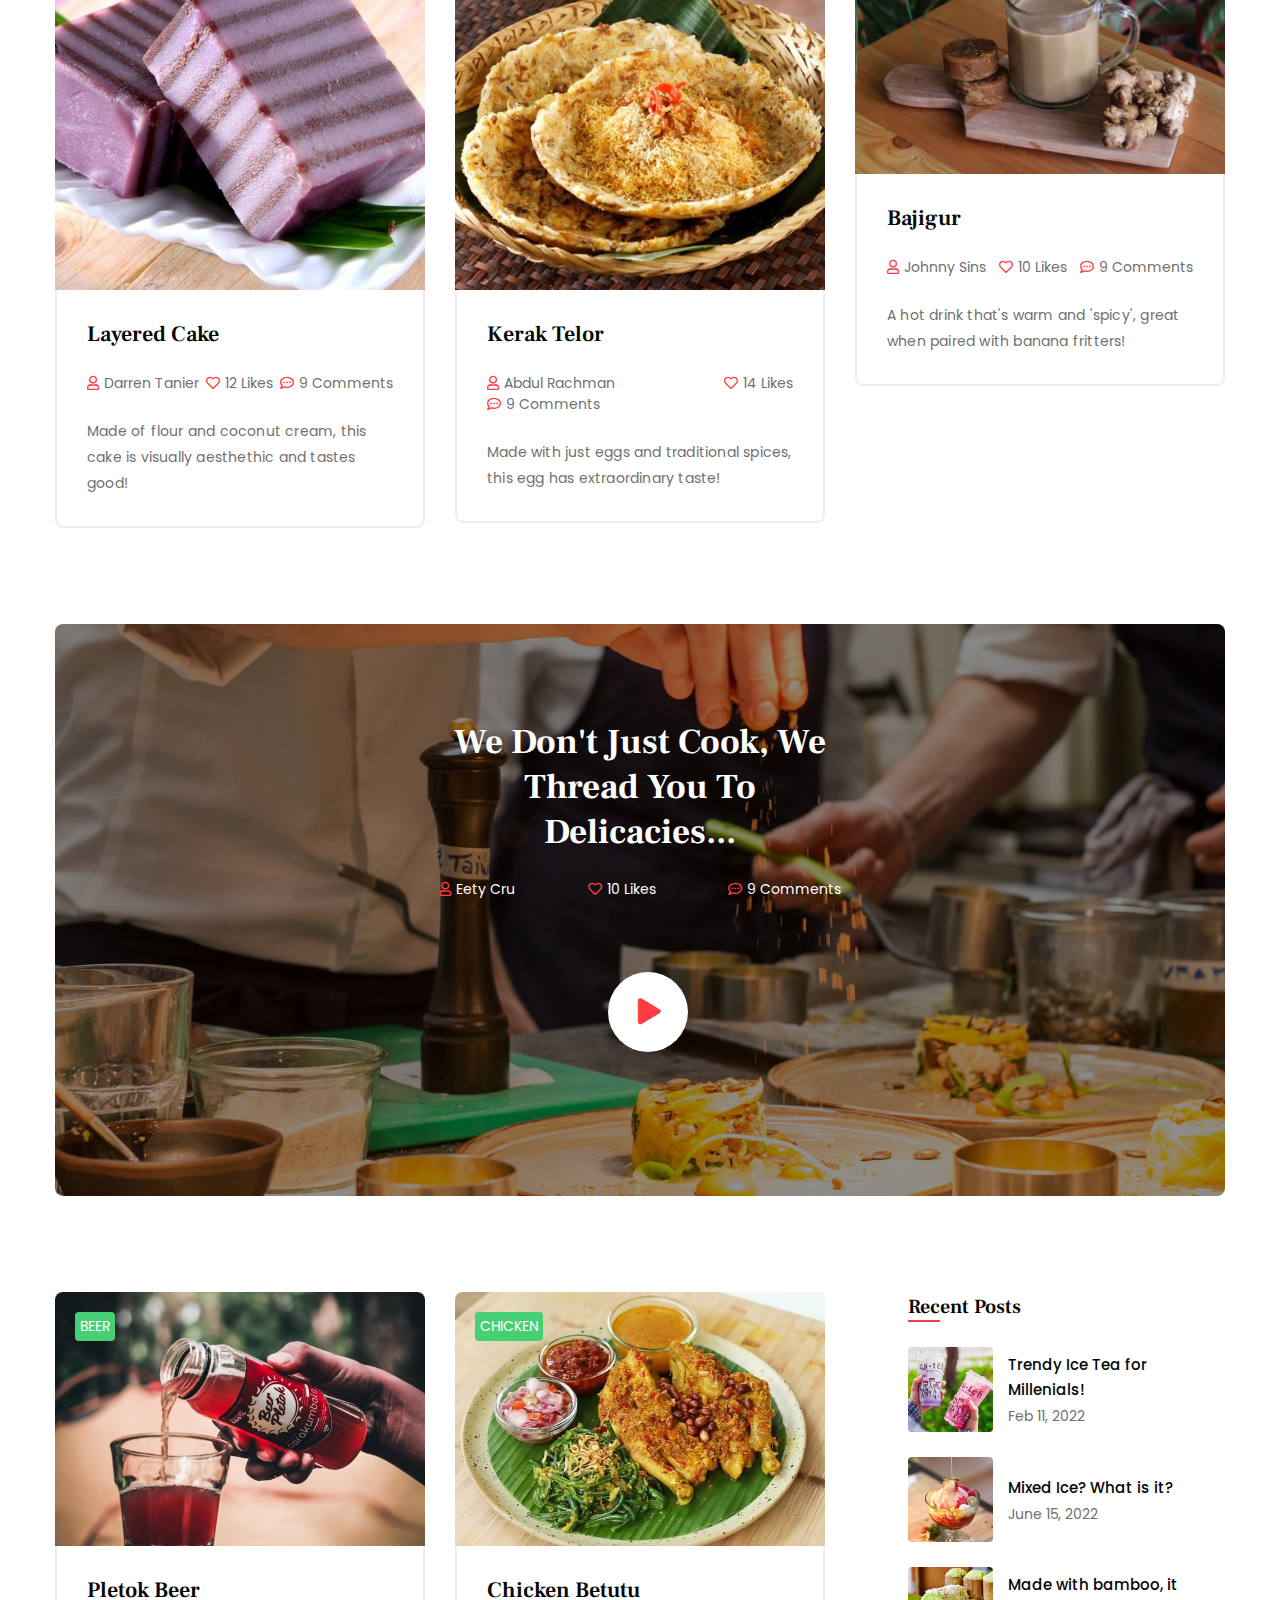
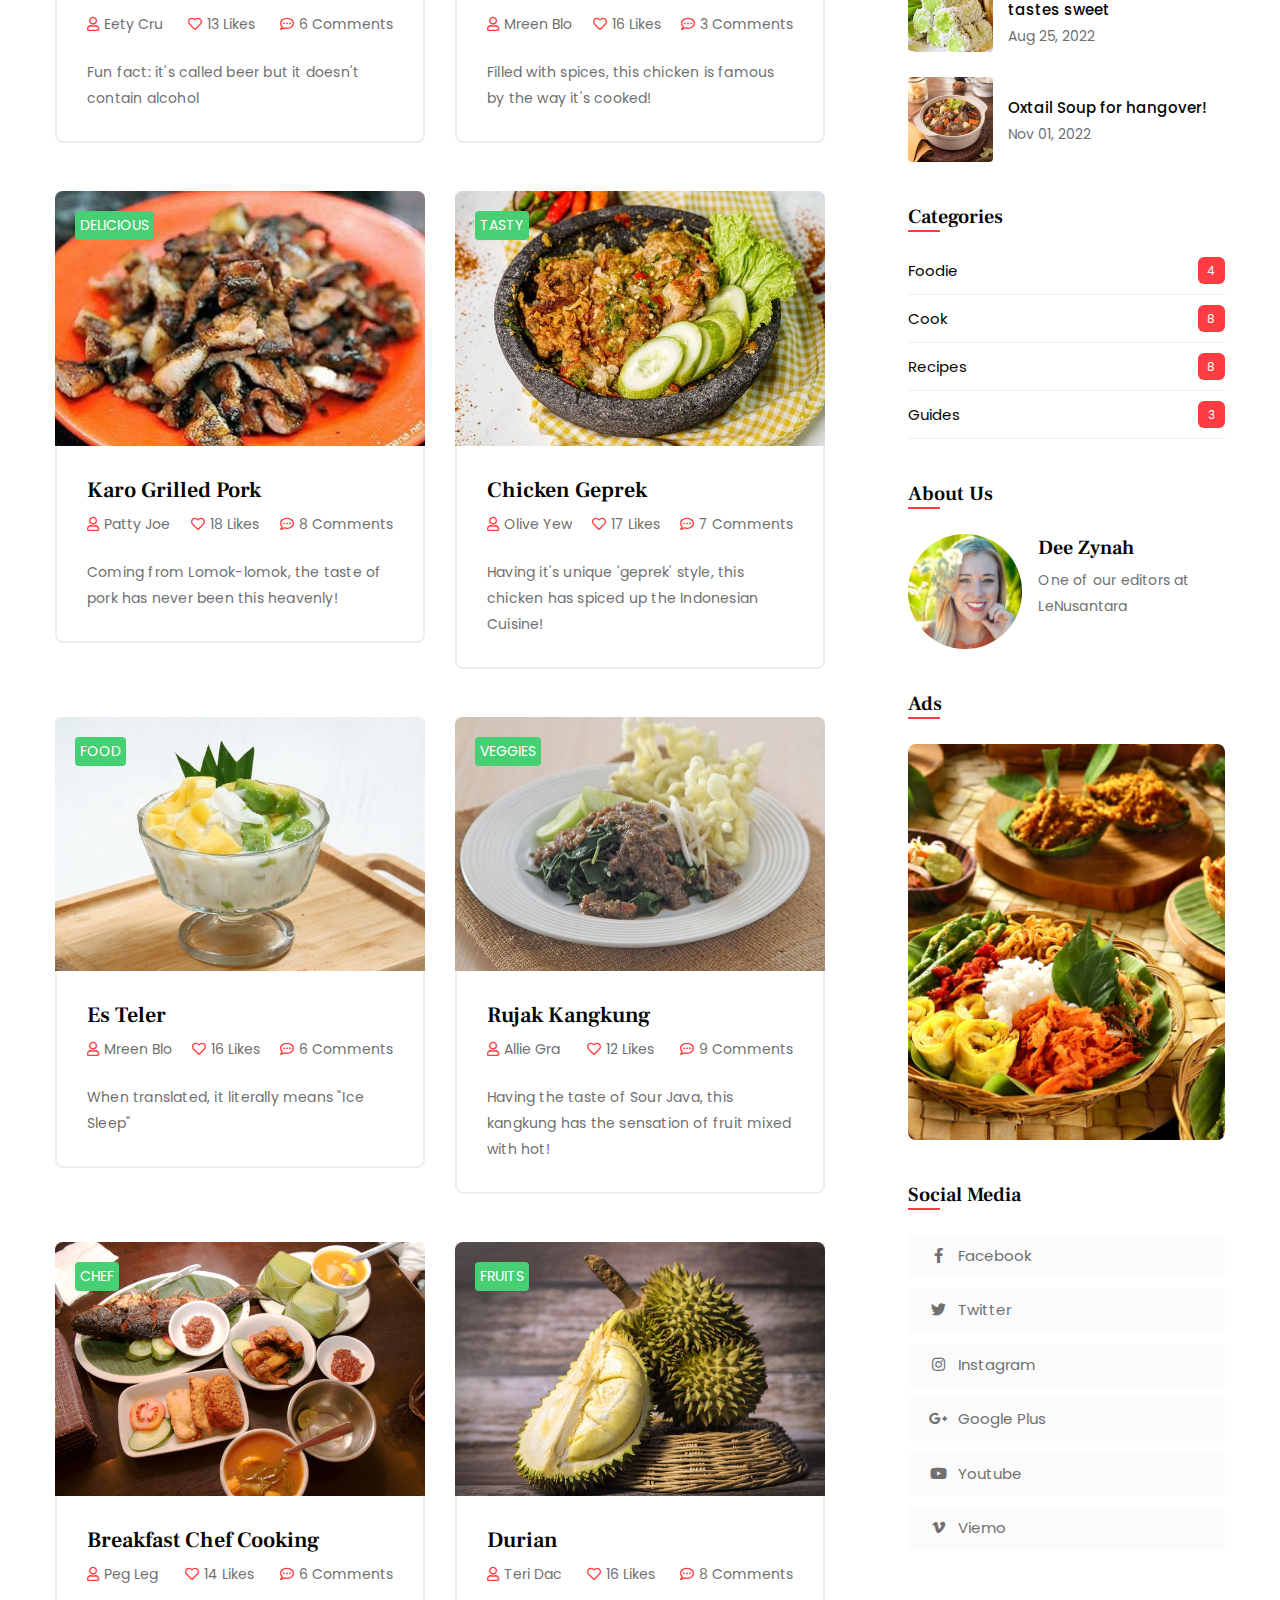
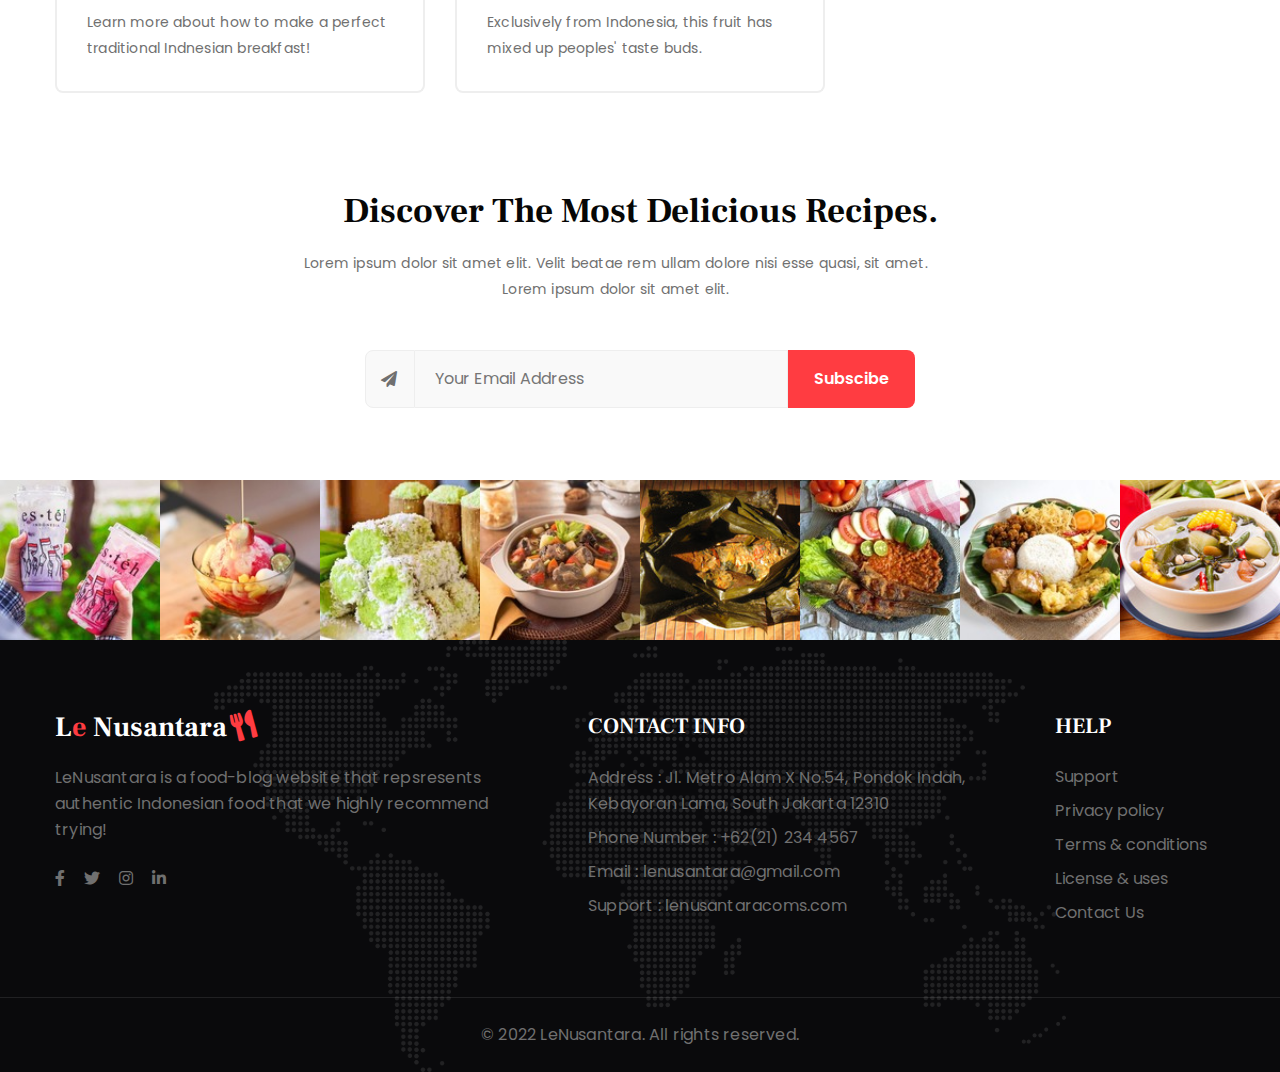
==== commit 4bf7a38a: "Update index.html" ====
--- a/index.html
+++ b/index.html
@@ -638,7 +638,7 @@
                                 </div>
                                 <div class="right-ab-block">
                                     <h3>Dee Zynah</h3>
-                                    <p>Duis aute irure dolor in reprehenderit in esse cillum dolore.</p>
+                                    <p>One of our editors at LeNusantara</p>
                                 </div>
                             </div>
                         </div>
@@ -977,4 +977,4 @@
     <!-- //Js scripts -->
 </body>
 
-</html>+</html>
--- a/assets/css/style-liberty.css
+++ b/assets/css/style-liberty.css
@@ -11235,11 +11235,7 @@
 /*-- //toggle switch --*/
 /* //bootstrap */
 
-/* font awesome css */
-/*!
- * Font Awesome Free 5.15.2 by @fontawesome - https://fontawesome.com
- * License - https://fontawesome.com/license/free (Icons: CC BY 4.0, Fonts: SIL OFL 1.1, Code: MIT License)
- */
+/* Font  css */
 .fa,
 .fas,
 .far,
@@ -18649,11 +18645,7 @@
   margin: 0 0 0 0;
 }
 
-/**
- * Owl Carousel v2.3.4
- * Copyright 2013-2018 David Deutsch
- * Licensed under: SEE LICENSE IN https://github.com/OwlCarousel2/OwlCarousel2/blob/master/LICENSE
- */
+/** Carousel*/
 .owl-carousel,
 .owl-carousel .owl-item {
   -webkit-tap-highlight-color: transparent;
@@ -20786,11 +20778,6 @@
 /* //3 grids with icon */
 
 /* testimonials */
-/**
- * Owl Carousel v2.3.4
- * Copyright 2013-2018 David Deutsch
- * Licensed under: SEE LICENSE IN https://github.com/OwlCarousel2/OwlCarousel2/blob/master/LICENSE
- */
 .w3l-clients-1 .owl-carousel,
 .w3l-clients-1 .owl-carousel .owl-item {
   -webkit-tap-highlight-color: transparent;
@@ -21015,11 +21002,6 @@
   }
 }
 
-/**
-      * Owl Carousel v2.3.4
-      * Copyright 2013-2018 David Deutsch
-      * Licensed under: SEE LICENSE IN https://github.com/OwlCarousel2/OwlCarousel2/blob/master/LICENSE
-      */
 .w3l-clients-1 .owl-theme .owl-dots,
 .w3l-clients-1 .owl-theme .owl-nav {
   text-align: center;
